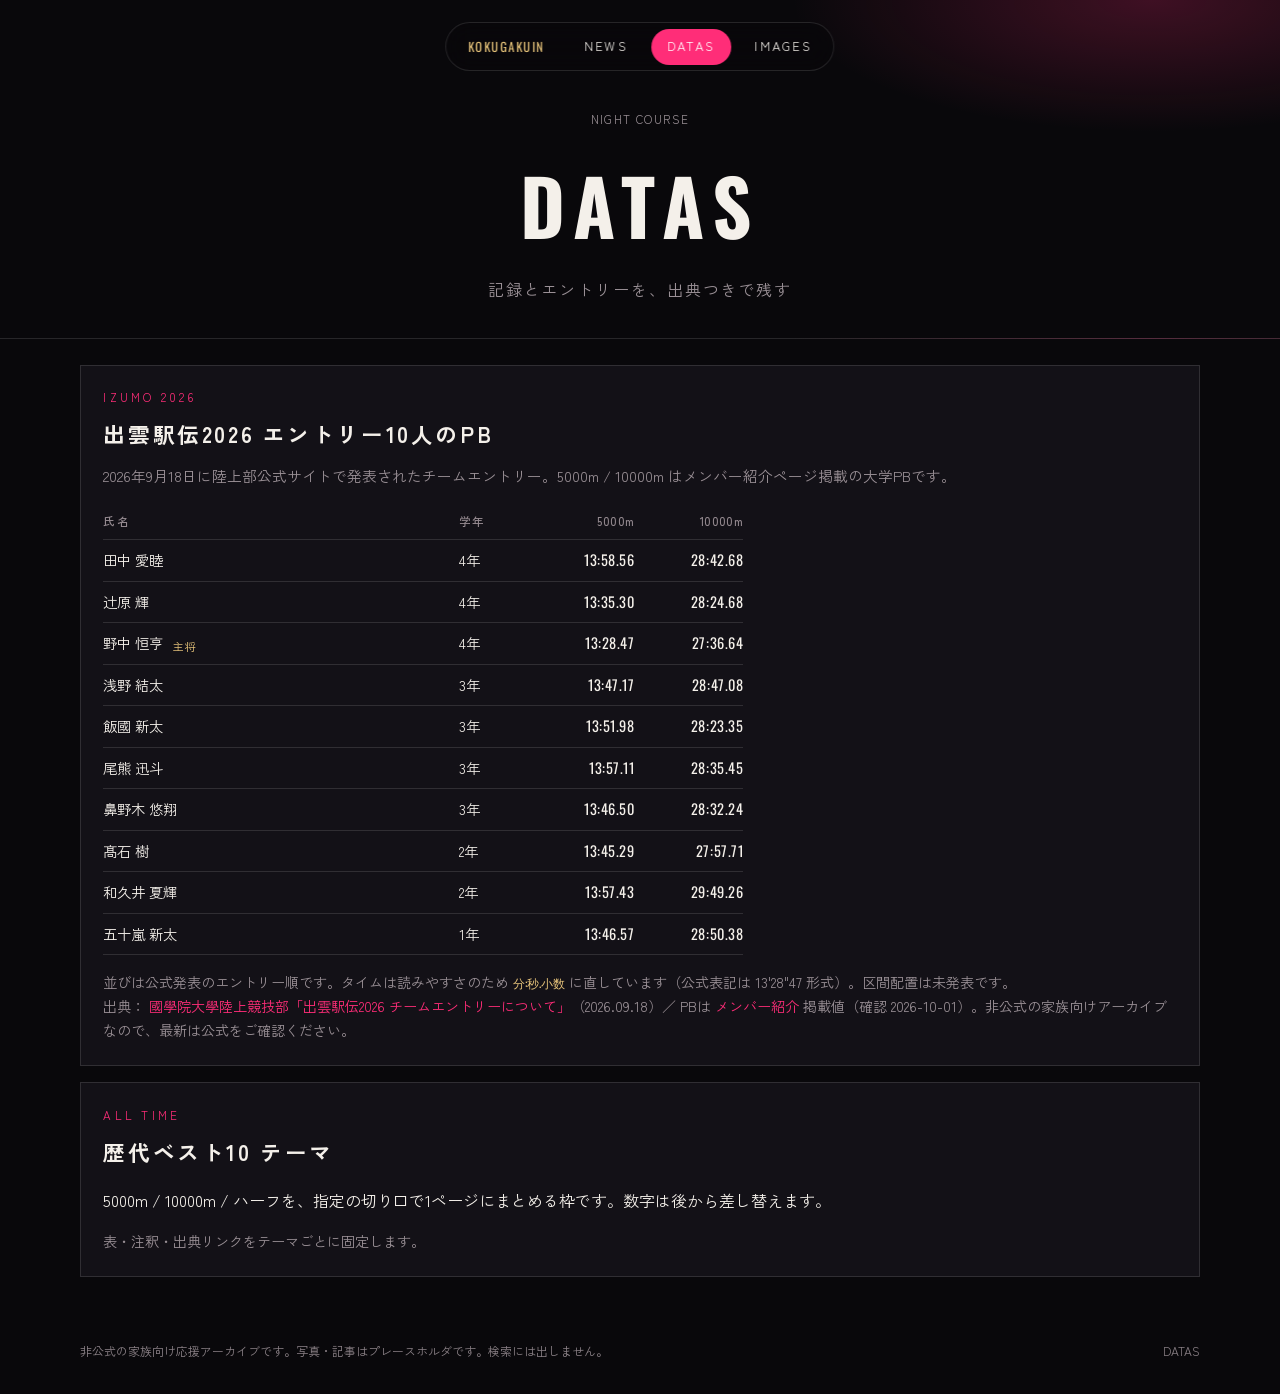
==== datas/index.html @ ea445db3 "Publish official Izumo PBs and team news, and replace the canvas runner with a transparent silhouett" ====
<!DOCTYPE html>
<html lang="ja">
<head>
  <meta charset="UTF-8">
  <meta name="viewport" content="width=device-width, initial-scale=1">
  <title>DATAS｜國學院駅伝部応援情報</title>
  <meta name="robots" content="noindex, nofollow, noarchive, nosnippet">
  <meta name="googlebot" content="noindex, nofollow, noarchive, nosnippet">
  <link rel="preconnect" href="https://fonts.googleapis.com">
  <link rel="preconnect" href="https://fonts.gstatic.com" crossorigin>
  <link href="https://fonts.googleapis.com/css2?family=Oswald:wght@400;500;600&family=Zen+Kaku+Gothic+New:wght@400;500;700;900&display=swap" rel="stylesheet">
  <link rel="stylesheet" href="../css/site.css">
</head>
<body class="page-inner">
  <a class="skip" href="#content">本文へ</a>
  <header class="page-head">
    <nav class="nav" aria-label="メイン">
      <a class="brand" href="../">KOKUGAKUIN</a>
      <a href="../news/">NEWS</a>
      <a class="is-current" href="./">DATAS</a>
      <a href="../images/">IMAGES</a>
    </nav>
    <p class="kicker">NIGHT COURSE</p>
    <h1>DATAS</h1>
    <p>記録とエントリーを、出典つきで残す</p>
  </header>
  <main class="page-body" id="content">
    <section class="panel">
      <p class="kicker">IZUMO 2026</p>
      <h2>出雲駅伝2026 エントリー10人のPB</h2>
      <p class="lede">2026年9月18日に陸上部公式サイトで発表されたチームエントリー。5000m / 10000m はメンバー紹介ページ掲載の大学PBです。</p>
      <table class="pb-table">
        <thead>
          <tr>
            <th>氏名</th>
            <th>学年</th>
            <th>5000m</th>
            <th>10000m</th>
          </tr>
        </thead>
        <tbody>
          <tr>
            <td>田中 愛睦</td>
            <td>4年</td>
            <td>13:58.56</td>
            <td>28:42.68</td>
          </tr>
          <tr>
            <td>辻原 輝</td>
            <td>4年</td>
            <td>13:35.30</td>
            <td>28:24.68</td>
          </tr>
          <tr>
            <td>野中 恒亨 <span class="captain">主将</span></td>
            <td>4年</td>
            <td>13:28.47</td>
            <td>27:36.64</td>
          </tr>
          <tr>
            <td>浅野 結太</td>
            <td>3年</td>
            <td>13:47.17</td>
            <td>28:47.08</td>
          </tr>
          <tr>
            <td>飯國 新太</td>
            <td>3年</td>
            <td>13:51.98</td>
            <td>28:23.35</td>
          </tr>
          <tr>
            <td>尾熊 迅斗</td>
            <td>3年</td>
            <td>13:57.11</td>
            <td>28:35.45</td>
          </tr>
          <tr>
            <td>鼻野木 悠翔</td>
            <td>3年</td>
            <td>13:46.50</td>
            <td>28:32.24</td>
          </tr>
          <tr>
            <td>髙石 樹</td>
            <td>2年</td>
            <td>13:45.29</td>
            <td>27:57.71</td>
          </tr>
          <tr>
            <td>和久井 夏輝</td>
            <td>2年</td>
            <td>13:57.43</td>
            <td>29:49.26</td>
          </tr>
          <tr>
            <td>五十嵐 新太</td>
            <td>1年</td>
            <td>13:46.57</td>
            <td>28:50.38</td>
          </tr>
        </tbody>
      </table>
      <p class="note">
        並びは公式発表のエントリー順です。タイムは読みやすさのため <code>分:秒.小数</code> に直しています（公式表記は 13'28"47 形式）。区間配置は未発表です。<br>
        出典：
        <a href="https://www.kokugakuin.com/news/4220/" target="_blank" rel="noopener noreferrer">國學院大學陸上競技部「出雲駅伝2026 チームエントリーについて」</a>（2026.09.18）／
        PBは
        <a href="https://www.kokugakuin.com/member/" target="_blank" rel="noopener noreferrer">メンバー紹介</a>
        掲載値（確認 2026-10-01）。非公式の家族向けアーカイブなので、最新は公式をご確認ください。
      </p>
    </section>
    <section class="panel panel-gap">
      <p class="kicker">ALL TIME</p>
      <h2>歴代ベスト10 テーマ</h2>
      <p>5000m / 10000m / ハーフを、指定の切り口で1ページにまとめる枠です。数字は後から差し替えます。</p>
      <p class="note">表・注釈・出典リンクをテーマごとに固定します。</p>
    </section>
  </main>
  <footer>
    <p>非公式の家族向け応援アーカイブです。写真・記事はプレースホルダです。検索には出しません。</p>
    <p>DATAS</p>
  </footer>
</body>
</html>
---- css/site.css ----
:root {
  --aka: #ff2d78;
  --aka-dim: rgba(255, 45, 120, .28);
  --gold: #e6c37a;
  --bg: #09080b;
  --panel: #131117;
  --line: rgba(255, 255, 255, .12);
  --text: #f4f0ea;
  --muted: #9a9096;
}

* { box-sizing: border-box; margin: 0; padding: 0; }

html { scroll-behavior: smooth; color-scheme: dark; }

body {
  font-family: "Zen Kaku Gothic New", sans-serif;
  background: var(--bg);
  color: var(--text);
  line-height: 1.7;
  min-height: 100vh;
  overflow-x: hidden;
}

a { color: inherit; text-decoration: none; }
img { max-width: 100%; display: block; }

.skip {
  position: absolute;
  left: -999px;
  top: 0;
}
.skip:focus {
  left: 1rem;
  top: 1rem;
  z-index: 80;
  background: var(--aka);
  color: #fff;
  padding: .4rem .8rem;
}

.nav {
  display: flex;
  align-items: center;
  justify-content: center;
  gap: .45rem;
  flex-wrap: wrap;
  padding: .35rem;
  background: rgba(9, 8, 11, .62);
  border: 1px solid var(--line);
  border-radius: 999px;
  backdrop-filter: blur(14px);
  z-index: 5;
}
.nav a, .nav .brand {
  padding: .45rem 1rem;
  font-size: .78rem;
  letter-spacing: .18em;
  border-radius: 999px;
}
.nav .brand {
  font-family: "Oswald", sans-serif;
  letter-spacing: .12em;
  color: var(--gold);
}
.nav a:hover, .nav a.is-current { background: var(--aka); color: #fff; }

.hero {
  position: relative;
  min-height: 100svh;
  display: grid;
  place-items: center;
  overflow: hidden;
  background:
    radial-gradient(900px 420px at 82% 18%, rgba(255, 45, 120, .32), transparent 58%),
    linear-gradient(180deg, rgba(9, 8, 11, .18) 0%, rgba(9, 8, 11, .78) 62%, #09080b 100%),
    url("https://images.unsplash.com/photo-1542051841857-5f90071e7989?auto=format&fit=crop&w=2000&q=80") center/cover;
}
.hero::after {
  content: "";
  position: absolute;
  inset: 0;
  background: repeating-linear-gradient(transparent, transparent 3px, rgba(0, 0, 0, .07) 4px);
  pointer-events: none;
}
.hero .nav {
  position: absolute;
  top: 1.4rem;
  left: 50%;
  transform: translateX(-50%);
}

.vlabel {
  position: absolute;
  top: 50%;
  left: 1.2rem;
  transform: translateY(-50%);
  writing-mode: vertical-rl;
  letter-spacing: .42em;
  font-size: .72rem;
  color: rgba(255, 255, 255, .42);
  z-index: 2;
}

.hero__inner {
  position: relative;
  z-index: 1;
  text-align: center;
  padding: 6.5rem 1.2rem 4.5rem;
}

.tag {
  display: inline-block;
  border: 1px solid var(--aka);
  color: #fff;
  background: rgba(9, 8, 11, .55);
  backdrop-filter: blur(8px);
  padding: .25rem .85rem;
  font-size: .72rem;
  letter-spacing: .28em;
  margin-bottom: 1.2rem;
}

h1.display {
  font-family: "Oswald", sans-serif;
  font-size: clamp(3.1rem, 12vw, 8.6rem);
  line-height: .86;
  letter-spacing: .06em;
  font-weight: 600;
  text-shadow: 0 0 40px rgba(255, 45, 120, .25);
}
h1.display span {
  display: block;
  color: var(--aka);
  text-shadow: 0 0 28px rgba(255, 45, 120, .55);
}

.catch {
  margin-top: 1.15rem;
  font-size: clamp(1.05rem, 2.4vw, 1.55rem);
  letter-spacing: .28em;
}
.catch i {
  display: block;
  margin-top: .35rem;
  font-family: Georgia, "Times New Roman", serif;
  font-size: .55em;
  letter-spacing: .16em;
  color: var(--gold);
  font-weight: 400;
}

.hero__meta {
  margin-top: 2.2rem;
  display: flex;
  justify-content: center;
  align-items: stretch;
  gap: 1.4rem;
  flex-wrap: wrap;
}

.meta-block {
  text-align: center;
  display: flex;
  flex-direction: column;
  align-items: center;
  justify-content: center;
  padding: 1rem 1.15rem;
  border: 1px solid var(--line);
  background: rgba(9, 8, 11, .55);
  backdrop-filter: blur(10px);
  min-width: 16rem;
}
.meta-block .label {
  display: block;
  font-size: .72rem;
  letter-spacing: .28em;
  color: var(--muted);
  margin-bottom: .45rem;
}
.meta-block strong {
  display: block;
  font-family: "Oswald", sans-serif;
  font-size: 1.7rem;
  letter-spacing: .08em;
  color: var(--gold);
  line-height: 1;
}
.meta-block .hint {
  display: inline-block;
  margin-top: .55rem;
  font-size: .72rem;
  letter-spacing: .12em;
  color: var(--aka);
}
a.meta-block:hover {
  border-color: var(--aka);
}
a.meta-block:hover strong { color: #fff; }

.countdown {
  display: flex;
  align-items: flex-end;
  justify-content: center;
  gap: .35rem;
  font-family: "Oswald", sans-serif;
  color: var(--aka);
  line-height: 1;
}
.countdown .unit {
  text-align: center;
  min-width: 2.4rem;
}
.countdown .num {
  font-size: 1.85rem;
  letter-spacing: .04em;
  font-variant-numeric: tabular-nums;
}
.countdown .u {
  display: block;
  margin-top: .2rem;
  font-family: "Zen Kaku Gothic New", sans-serif;
  font-size: .62rem;
  letter-spacing: .16em;
  color: var(--gold);
}
.countdown .colon {
  font-size: 1.5rem;
  color: var(--gold);
  padding-bottom: 1rem;
  animation: blink 1s steps(1) infinite;
}
.countdown.is-live .num { color: var(--gold); }

@keyframes blink {
  50% { opacity: .25; }
}

.runner-still {
  display: block;
  width: 60px;
  height: auto;
  margin: .35rem auto 0;
  object-fit: contain;
}

@media (prefers-reduced-motion: reduce) {
  .countdown .colon { animation: none; }
}

.wrap {
  width: min(1120px, calc(100% - 2rem));
  margin: -4rem auto 4rem;
  position: relative;
  z-index: 2;
}

.board {
  display: grid;
  grid-template-columns: 1.3fr .7fr;
  gap: 1rem;
}

.panel {
  background: var(--panel);
  border: 1px solid var(--line);
  padding: 1.4rem;
}
.panel-gap { margin-top: 1rem; }

.kicker {
  color: var(--aka);
  letter-spacing: .28em;
  font-size: .72rem;
  margin-bottom: .55rem;
}

h2 {
  font-size: 1.35rem;
  letter-spacing: .12em;
  margin-bottom: 1rem;
}

.more {
  display: inline-block;
  margin-top: 1rem;
  font-size: .78rem;
  letter-spacing: .16em;
  color: var(--aka);
}
.more:hover { color: #fff; }

.news-item {
  display: grid;
  grid-template-columns: 6.5rem 1fr;
  gap: 1rem;
  padding: .9rem 0;
  border-bottom: 1px solid var(--line);
}
.news-item time {
  color: var(--gold);
  font-family: "Oswald", sans-serif;
  letter-spacing: .08em;
}
.news-item p { color: var(--muted); font-size: .92rem; }
.news-item a:hover strong { color: var(--aka); }

.news-post {
  padding: 1.5rem 0 1.7rem;
  border-bottom: 1px solid var(--line);
  scroll-margin-top: 5.5rem;
}
.news-post:last-of-type { border-bottom: 0; padding-bottom: 0; }
.news-post > time {
  display: block;
  color: var(--gold);
  font-family: "Oswald", sans-serif;
  letter-spacing: .08em;
  margin-bottom: .35rem;
}
.news-post h2 {
  font-size: 1.12rem;
  letter-spacing: .06em;
  margin-bottom: .85rem;
  line-height: 1.45;
}
.news-post p {
  margin: .65rem 0;
}
.news-roster {
  width: min(100%, 26rem);
  margin: .8rem 0;
}
.news-roster th:last-child,
.news-roster td:last-child {
  width: 4.2rem;
  white-space: nowrap;
}
.news-roster .mark {
  width: 2.4rem;
  color: var(--gold);
  text-align: center;
}
.source-line {
  margin-top: 1rem;
  font-size: .82rem;
  color: var(--muted);
}
.source-line a { color: var(--aka); }
.source-line a:hover { color: #fff; }

.led {
  font-family: "Oswald", sans-serif;
  font-size: 3.2rem;
  line-height: 1;
  color: var(--aka);
}
.led small {
  display: block;
  font-size: .72rem;
  color: #aaa;
  letter-spacing: .16em;
  margin-top: .4rem;
}

.grid3 {
  display: grid;
  grid-template-columns: 1fr 1fr 1fr;
  gap: 1rem;
  margin-top: 1rem;
}
.tile {
  min-height: 220px;
  border: 1px solid var(--line);
  background: #111 center/cover no-repeat;
  position: relative;
}
.tile span {
  position: absolute;
  left: .8rem;
  bottom: .8rem;
  letter-spacing: .14em;
  font-size: .78rem;
}

table {
  width: 100%;
  border-collapse: collapse;
  font-size: .9rem;
}
th, td {
  padding: .5rem 0;
  border-bottom: 1px solid var(--line);
  text-align: left;
}
th {
  color: #958a90;
  font-weight: 500;
  font-size: .72rem;
  letter-spacing: .12em;
}

.lede {
  color: var(--muted);
  font-size: .92rem;
  margin: -.4rem 0 1rem;
}
.pb-table {
  width: min(100%, 40rem);
}
.pb-table th:nth-child(2),
.pb-table td:nth-child(2) {
  width: 4.2rem;
  white-space: nowrap;
}
.pb-table th:nth-child(n + 3),
.pb-table td:nth-child(n + 3) {
  width: 6.8rem;
  text-align: right;
  font-family: "Oswald", sans-serif;
  font-variant-numeric: tabular-nums;
  letter-spacing: .04em;
  white-space: nowrap;
  padding-left: 1rem;
}
.pb-table th:nth-child(n + 3) {
  font-family: "Zen Kaku Gothic New", sans-serif;
}
.pb-table--compact {
  font-size: .82rem;
}
.pb-table--compact td:nth-child(2),
.pb-table--compact td:nth-child(3) {
  text-align: right;
  font-family: "Oswald", sans-serif;
  font-variant-numeric: tabular-nums;
}
.captain {
  display: inline-block;
  margin-left: .35rem;
  color: var(--gold);
  font-size: .68rem;
  letter-spacing: .12em;
  vertical-align: middle;
}
.note a {
  color: var(--aka);
}
.note a:hover { color: #fff; }
.note code {
  font-family: "Oswald", sans-serif;
  font-size: .86em;
  color: var(--gold);
}

.page-head {
  position: relative;
  padding: 6.5rem 1.2rem 2.2rem;
  background:
    radial-gradient(600px 220px at 90% 0%, rgba(255, 45, 120, .22), transparent 60%),
    var(--bg);
  border-bottom: 1px solid var(--line);
  text-align: center;
}
.page-head .nav {
  position: absolute;
  top: 1.4rem;
  left: 50%;
  transform: translateX(-50%);
}
.page-inner { position: relative; }
.page-head h1 {
  font-family: "Oswald", sans-serif;
  font-size: clamp(2.4rem, 8vw, 4.8rem);
  letter-spacing: .12em;
  margin-top: .4rem;
}
.page-head p {
  color: var(--muted);
  margin-top: .4rem;
  letter-spacing: .12em;
}
.page-body {
  width: min(1120px, calc(100% - 2rem));
  margin: 1.6rem auto 4rem;
}

footer {
  width: min(1120px, calc(100% - 2rem));
  margin: 0 auto 2rem;
  color: #8a8086;
  font-size: .75rem;
  display: flex;
  justify-content: space-between;
  gap: 1rem;
  flex-wrap: wrap;
}

.note {
  color: var(--muted);
  font-size: .88rem;
  margin-top: 1rem;
}

.gallery {
  display: grid;
  grid-template-columns: repeat(3, 1fr);
  gap: 1rem;
}
.gallery figure {
  margin: 0;
  min-height: 240px;
  border: 1px solid var(--line);
  background: #111 center/cover;
  position: relative;
}
.gallery figcaption {
  position: absolute;
  left: .8rem;
  bottom: .8rem;
  letter-spacing: .12em;
}

@media (max-width: 860px) {
  .hero .nav,
  .page-head .nav {
    left: 1rem;
    right: 1rem;
    transform: none;
    width: auto;
  }
  .nav a, .nav .brand { padding: .4rem .7rem; letter-spacing: .1em; }
  .vlabel { display: none; }
  .board, .grid3, .news-item, .gallery { grid-template-columns: 1fr; }
  .hero__meta { flex-direction: column; align-items: stretch; }
  .meta-block { min-width: 0; }
  h1.display {
    font-size: clamp(2.5rem, 16vw, 4.4rem);
    letter-spacing: .04em;
    padding-inline: .2rem;
  }
  .catch { letter-spacing: .14em; }
  .tag { letter-spacing: .16em; }
  .countdown .num { font-size: 1.5rem; }
  .countdown .unit { min-width: 2rem; }
}
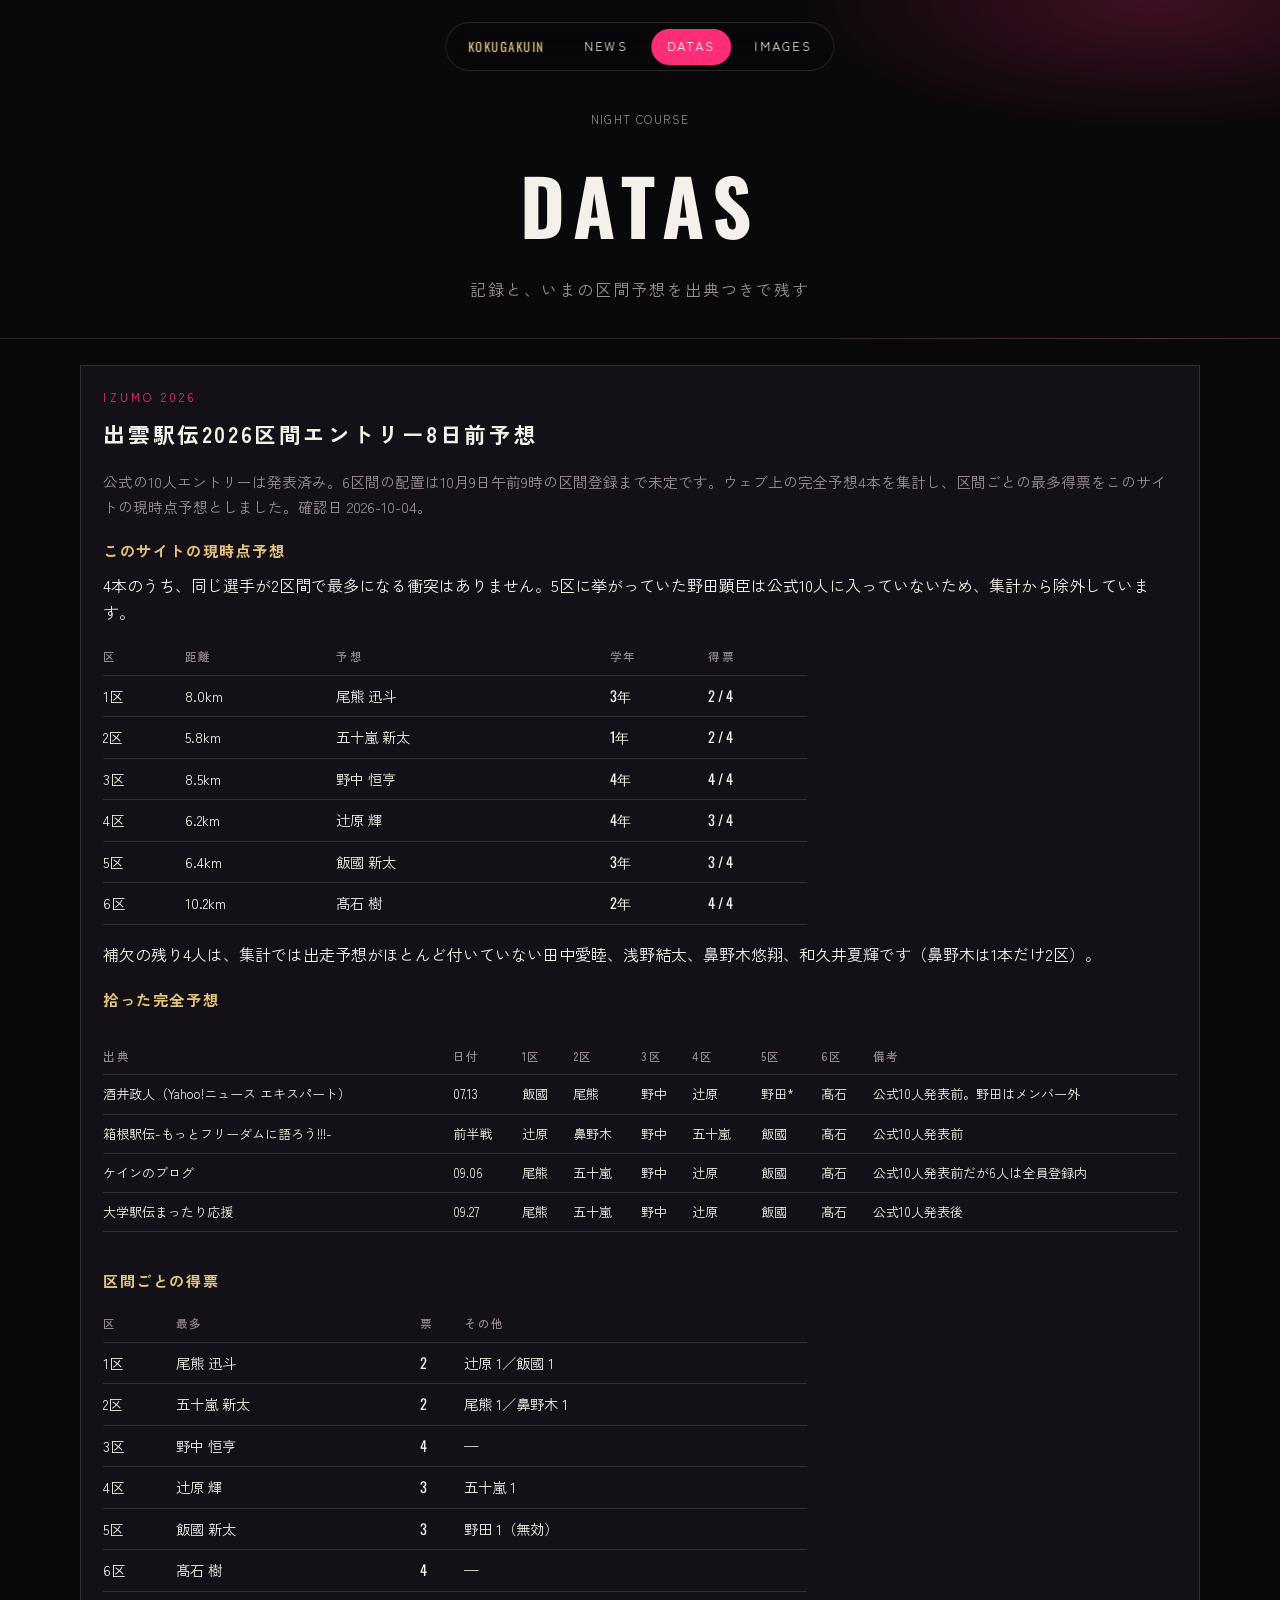
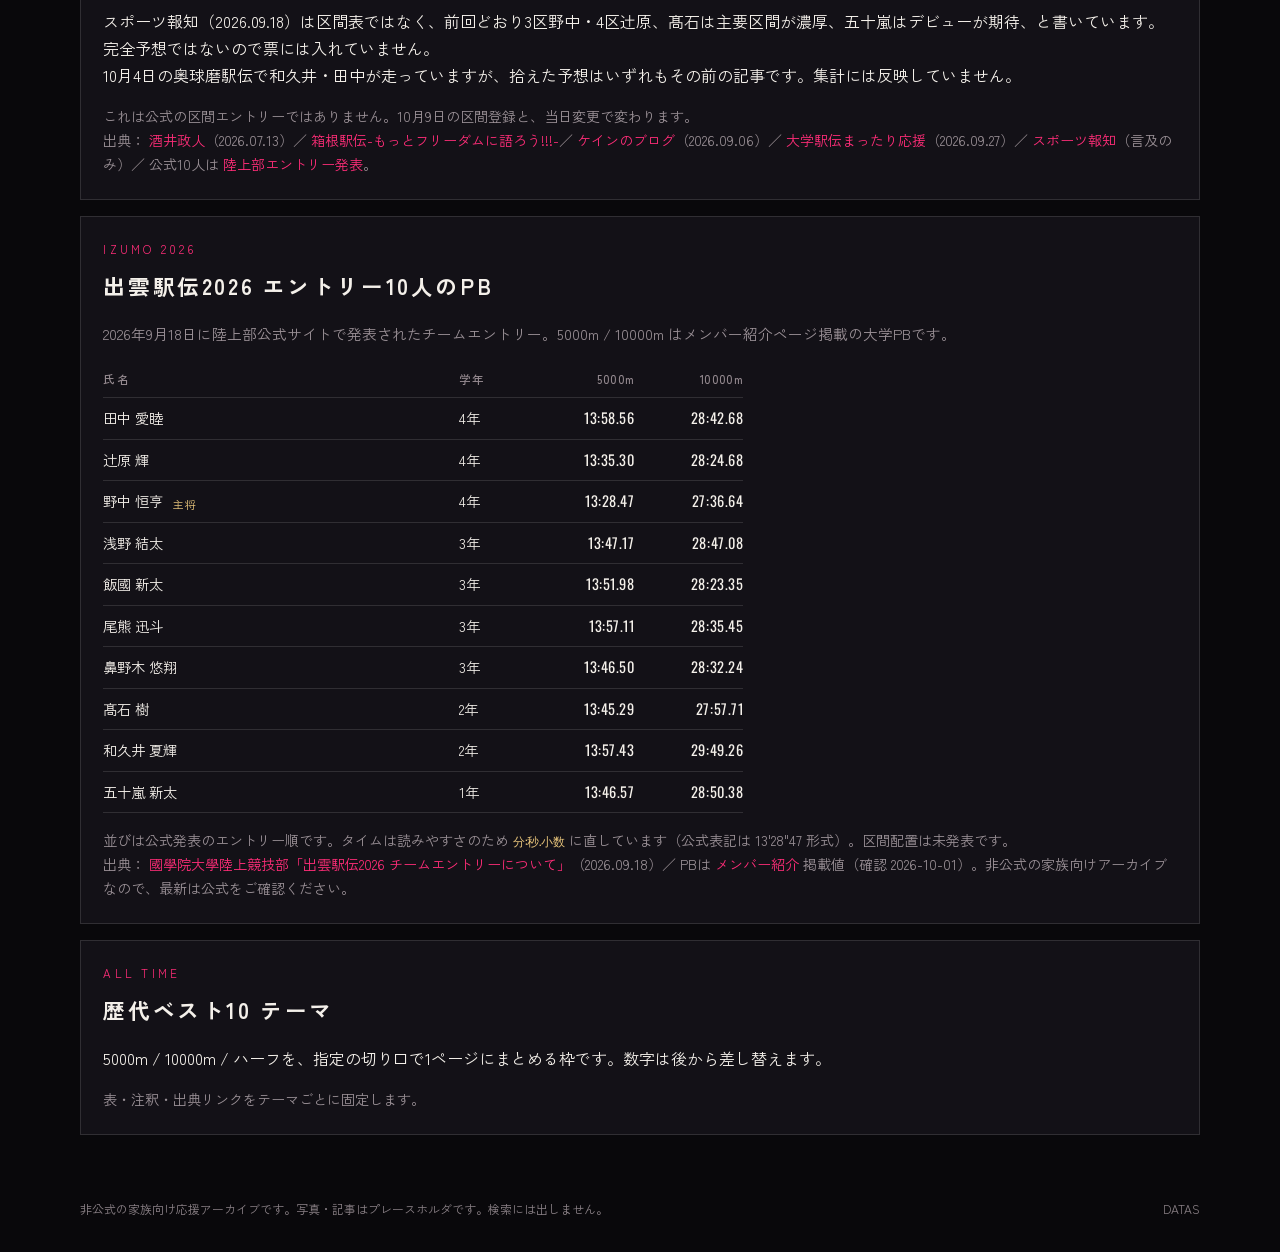
==== commit 76642689: "Add the 8-days-out Izumo section-entry tally so the family archive can track how web predictions shi" ====
--- a/datas/index.html
+++ b/datas/index.html
@@ -22,10 +22,138 @@
     </nav>
     <p class="kicker">NIGHT COURSE</p>
     <h1>DATAS</h1>
-    <p>記録とエントリーを、出典つきで残す</p>
+    <p>記録と、いまの区間予想を出典つきで残す</p>
   </header>
   <main class="page-body" id="content">
-    <section class="panel">
+    <section class="panel" id="izumo-order-2026">
+      <p class="kicker">IZUMO 2026</p>
+      <h2>出雲駅伝2026区間エントリー8日前予想</h2>
+      <p class="lede">公式の10人エントリーは発表済み。6区間の配置は10月9日午前9時の区間登録まで未定です。ウェブ上の完全予想4本を集計し、区間ごとの最多得票をこのサイトの現時点予想としました。確認日 2026-10-04。</p>
+
+      <h3>このサイトの現時点予想</h3>
+      <p>4本のうち、同じ選手が2区間で最多になる衝突はありません。5区に挙がっていた野田顕臣は公式10人に入っていないため、集計から除外しています。</p>
+      <table class="pred-now">
+        <thead>
+          <tr>
+            <th>区</th>
+            <th>距離</th>
+            <th>予想</th>
+            <th>学年</th>
+            <th>得票</th>
+          </tr>
+        </thead>
+        <tbody>
+          <tr><td>1区</td><td>8.0km</td><td>尾熊 迅斗</td><td>3年</td><td>2 / 4</td></tr>
+          <tr><td>2区</td><td>5.8km</td><td>五十嵐 新太</td><td>1年</td><td>2 / 4</td></tr>
+          <tr><td>3区</td><td>8.5km</td><td>野中 恒亨</td><td>4年</td><td>4 / 4</td></tr>
+          <tr><td>4区</td><td>6.2km</td><td>辻原 輝</td><td>4年</td><td>3 / 4</td></tr>
+          <tr><td>5区</td><td>6.4km</td><td>飯國 新太</td><td>3年</td><td>3 / 4</td></tr>
+          <tr><td>6区</td><td>10.2km</td><td>髙石 樹</td><td>2年</td><td>4 / 4</td></tr>
+        </tbody>
+      </table>
+      <p>補欠の残り4人は、集計では出走予想がほとんど付いていない田中愛睦、浅野結太、鼻野木悠翔、和久井夏輝です（鼻野木は1本だけ2区）。</p>
+
+      <h3>拾った完全予想</h3>
+      <div class="table-scroll">
+        <table class="pred-matrix">
+          <thead>
+            <tr>
+              <th>出典</th>
+              <th>日付</th>
+              <th>1区</th>
+              <th>2区</th>
+              <th>3区</th>
+              <th>4区</th>
+              <th>5区</th>
+              <th>6区</th>
+              <th>備考</th>
+            </tr>
+          </thead>
+          <tbody>
+            <tr>
+              <td>酒井政人（Yahoo!ニュース エキスパート）</td>
+              <td>07.13</td>
+              <td>飯國</td>
+              <td>尾熊</td>
+              <td>野中</td>
+              <td>辻原</td>
+              <td>野田*</td>
+              <td>髙石</td>
+              <td>公式10人発表前。野田はメンバー外</td>
+            </tr>
+            <tr>
+              <td>箱根駅伝-もっとフリーダムに語ろう!!!-</td>
+              <td>前半戦</td>
+              <td>辻原</td>
+              <td>鼻野木</td>
+              <td>野中</td>
+              <td>五十嵐</td>
+              <td>飯國</td>
+              <td>髙石</td>
+              <td>公式10人発表前</td>
+            </tr>
+            <tr>
+              <td>ケインのブログ</td>
+              <td>09.06</td>
+              <td>尾熊</td>
+              <td>五十嵐</td>
+              <td>野中</td>
+              <td>辻原</td>
+              <td>飯國</td>
+              <td>髙石</td>
+              <td>公式10人発表前だが6人は全員登録内</td>
+            </tr>
+            <tr>
+              <td>大学駅伝まったり応援</td>
+              <td>09.27</td>
+              <td>尾熊</td>
+              <td>五十嵐</td>
+              <td>野中</td>
+              <td>辻原</td>
+              <td>飯國</td>
+              <td>髙石</td>
+              <td>公式10人発表後</td>
+            </tr>
+          </tbody>
+        </table>
+      </div>
+
+      <h3>区間ごとの得票</h3>
+      <table class="pred-votes">
+        <thead>
+          <tr>
+            <th>区</th>
+            <th>最多</th>
+            <th>票</th>
+            <th>その他</th>
+          </tr>
+        </thead>
+        <tbody>
+          <tr><td>1区</td><td>尾熊 迅斗</td><td>2</td><td>辻原 1／飯國 1</td></tr>
+          <tr><td>2区</td><td>五十嵐 新太</td><td>2</td><td>尾熊 1／鼻野木 1</td></tr>
+          <tr><td>3区</td><td>野中 恒亨</td><td>4</td><td>—</td></tr>
+          <tr><td>4区</td><td>辻原 輝</td><td>3</td><td>五十嵐 1</td></tr>
+          <tr><td>5区</td><td>飯國 新太</td><td>3</td><td>野田 1（無効）</td></tr>
+          <tr><td>6区</td><td>髙石 樹</td><td>4</td><td>—</td></tr>
+        </tbody>
+      </table>
+
+      <p>スポーツ報知（2026.09.18）は区間表ではなく、前回どおり3区野中・4区辻原、髙石は主要区間が濃厚、五十嵐はデビューが期待、と書いています。完全予想ではないので票には入れていません。</p>
+      <p>10月4日の奥球磨駅伝で和久井・田中が走っていますが、拾えた予想はいずれもその前の記事です。集計には反映していません。</p>
+      <p class="note">
+        これは公式の区間エントリーではありません。10月9日の区間登録と、当日変更で変わります。<br>
+        出典：
+        <a href="https://news.yahoo.co.jp/expert/articles/99f2bae9e3ade52a453d01207d6f2520b408a9e5" target="_blank" rel="noopener noreferrer">酒井政人</a>（2026.07.13）／
+        <a href="https://hakonankit-fd.com/article/post-26913.html" target="_blank" rel="noopener noreferrer">箱根駅伝-もっとフリーダムに語ろう!!!-</a>／
+        <a href="https://space-kein.hatenablog.com/entry/2026/09/06/114535" target="_blank" rel="noopener noreferrer">ケインのブログ</a>（2026.09.06）／
+        <a href="https://blog.sat-ekiden.info/2026/09/27/24019/" target="_blank" rel="noopener noreferrer">大学駅伝まったり応援</a>（2026.09.27）／
+        <a href="https://hochi.news/articles/20260918-OHT1T51139.html" target="_blank" rel="noopener noreferrer">スポーツ報知</a>（言及のみ）／
+        公式10人は
+        <a href="https://www.kokugakuin.com/news/4220/" target="_blank" rel="noopener noreferrer">陸上部エントリー発表</a>。
+      </p>
+    </section>
+
+    <section class="panel panel-gap">
       <p class="kicker">IZUMO 2026</p>
       <h2>出雲駅伝2026 エントリー10人のPB</h2>
       <p class="lede">2026年9月18日に陸上部公式サイトで発表されたチームエントリー。5000m / 10000m はメンバー紹介ページ掲載の大学PBです。</p>
--- a/css/site.css
+++ b/css/site.css
@@ -324,6 +324,42 @@
   margin-bottom: .85rem;
   line-height: 1.45;
 }
+.news-post h3,
+.panel h3 {
+  font-size: .95rem;
+  letter-spacing: .1em;
+  color: var(--gold);
+  margin: 1.2rem 0 .5rem;
+}
+.table-scroll {
+  overflow-x: auto;
+  margin: .8rem 0;
+}
+.pred-now,
+.pred-votes,
+.pred-matrix {
+  width: min(100%, 44rem);
+  margin: .8rem 0 1rem;
+}
+.pred-now--compact {
+  width: 100%;
+  font-size: .82rem;
+}
+.pred-now td:nth-child(n + 4),
+.pred-votes td:nth-child(3) {
+  font-family: "Oswald", sans-serif;
+  font-variant-numeric: tabular-nums;
+}
+.pred-matrix {
+  width: max-content;
+  min-width: 100%;
+  font-size: .82rem;
+}
+.pred-matrix th,
+.pred-matrix td {
+  padding-right: .75rem;
+  white-space: nowrap;
+}
 .news-post p {
   margin: .65rem 0;
 }
@@ -403,7 +439,7 @@
 .lede {
   color: var(--muted);
   font-size: .92rem;
-  margin: -.4rem 0 1rem;
+  margin: 0 0 1rem;
 }
 .pb-table {
   width: min(100%, 40rem);
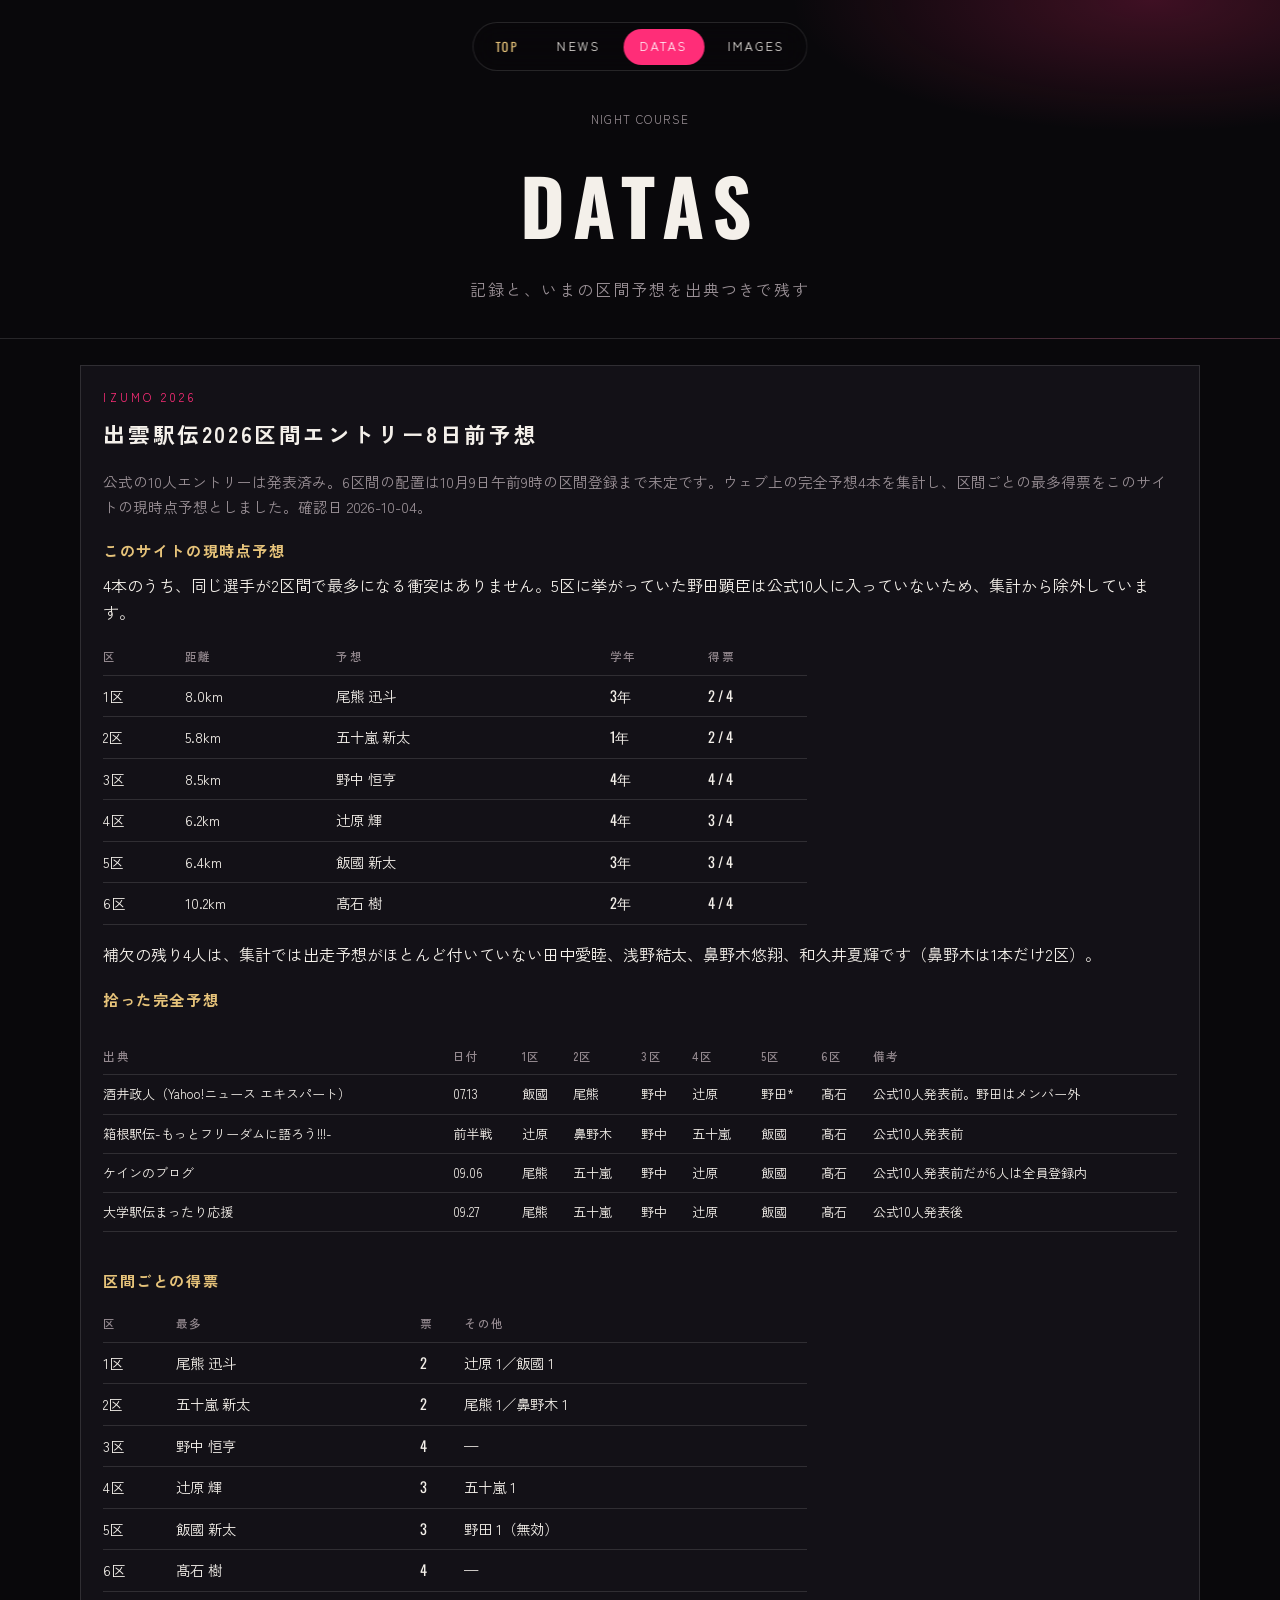
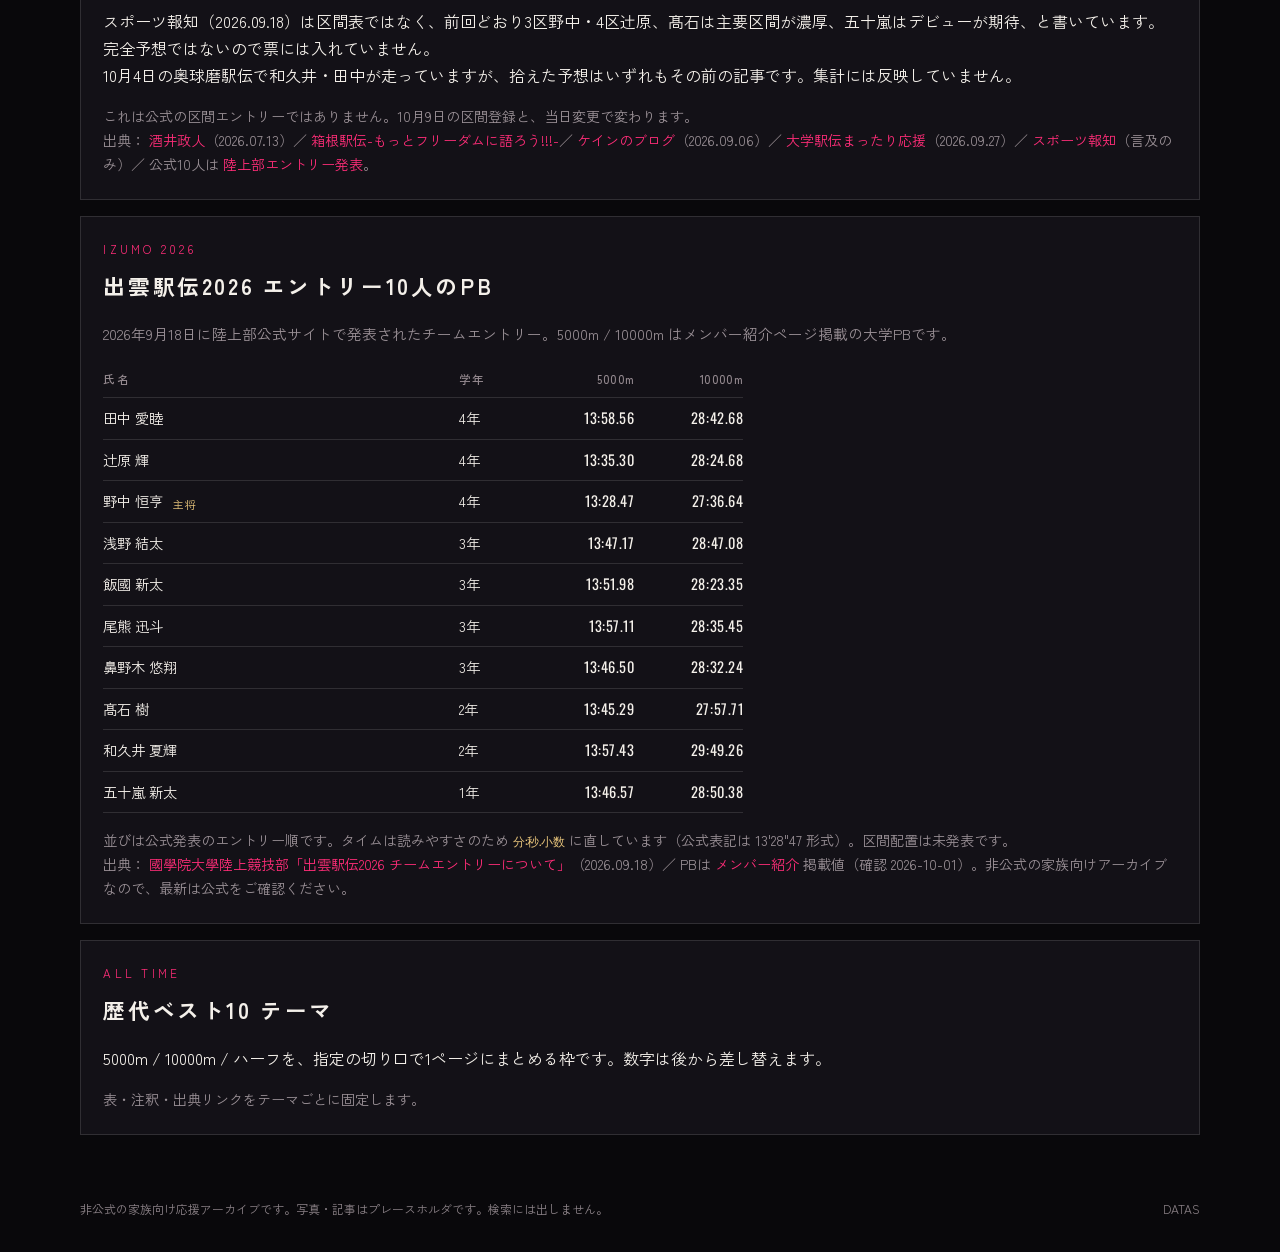
==== commit 4c1b25e4: "Replace placeholder shots with sourced team photos and label the home link TOP so family can open th" ====
--- a/datas/index.html
+++ b/datas/index.html
@@ -15,7 +15,7 @@
   <a class="skip" href="#content">本文へ</a>
   <header class="page-head">
     <nav class="nav" aria-label="メイン">
-      <a class="brand" href="../">KOKUGAKUIN</a>
+      <a class="brand" href="../">TOP</a>
       <a href="../news/">NEWS</a>
       <a class="is-current" href="./">DATAS</a>
       <a href="../images/">IMAGES</a>
--- a/css/site.css
+++ b/css/site.css
@@ -418,6 +418,15 @@
   letter-spacing: .14em;
   font-size: .78rem;
 }
+.tile--saiko-entry {
+  background-image: linear-gradient(transparent, #09080b), url("../img/gallery/2026-09-18-saiko-entry.jpg");
+}
+.tile--saiko-meeting {
+  background-image: linear-gradient(transparent, #09080b), url("../img/gallery/2026-08-06-saiko-meeting.jpg");
+}
+.tile--izumo-win {
+  background-image: linear-gradient(transparent, #09080b), url("../img/gallery/2025-10-13-izumo-win.jpg");
+}
 
 table {
   width: 100%;
@@ -556,6 +565,55 @@
   bottom: .8rem;
   letter-spacing: .12em;
 }
+.shot {
+  margin: 0 0 1rem;
+  border: 1px solid var(--line);
+  background: #111;
+}
+.shot img {
+  width: 100%;
+  height: auto;
+  aspect-ratio: 16 / 10;
+  object-fit: cover;
+  object-position: center 20%;
+}
+.shot--hero img {
+  aspect-ratio: 16 / 9;
+  object-position: center 30%;
+}
+.shot figcaption {
+  padding: .85rem 1rem 1.05rem;
+}
+.shot time {
+  display: block;
+  font-family: "Oswald", sans-serif;
+  letter-spacing: .14em;
+  color: var(--gold);
+  font-size: .78rem;
+}
+.shot strong {
+  display: block;
+  margin: .2rem 0 .35rem;
+  letter-spacing: .04em;
+}
+.shot figcaption p {
+  color: var(--muted);
+  font-size: .88rem;
+  margin: 0 0 .45rem;
+}
+.shot figcaption a {
+  color: var(--aka);
+  font-size: .8rem;
+  letter-spacing: .06em;
+}
+.shot figcaption a:hover { color: #fff; }
+.shot-grid {
+  display: grid;
+  grid-template-columns: 1fr 1fr;
+  gap: 1rem;
+  margin-top: 1rem;
+}
+.shot-grid .shot { margin: 0; }
 
 @media (max-width: 860px) {
   .hero .nav,
@@ -567,7 +625,7 @@
   }
   .nav a, .nav .brand { padding: .4rem .7rem; letter-spacing: .1em; }
   .vlabel { display: none; }
-  .board, .grid3, .news-item, .gallery { grid-template-columns: 1fr; }
+  .board, .grid3, .news-item, .gallery, .shot-grid { grid-template-columns: 1fr; }
   .hero__meta { flex-direction: column; align-items: stretch; }
   .meta-block { min-width: 0; }
   h1.display {
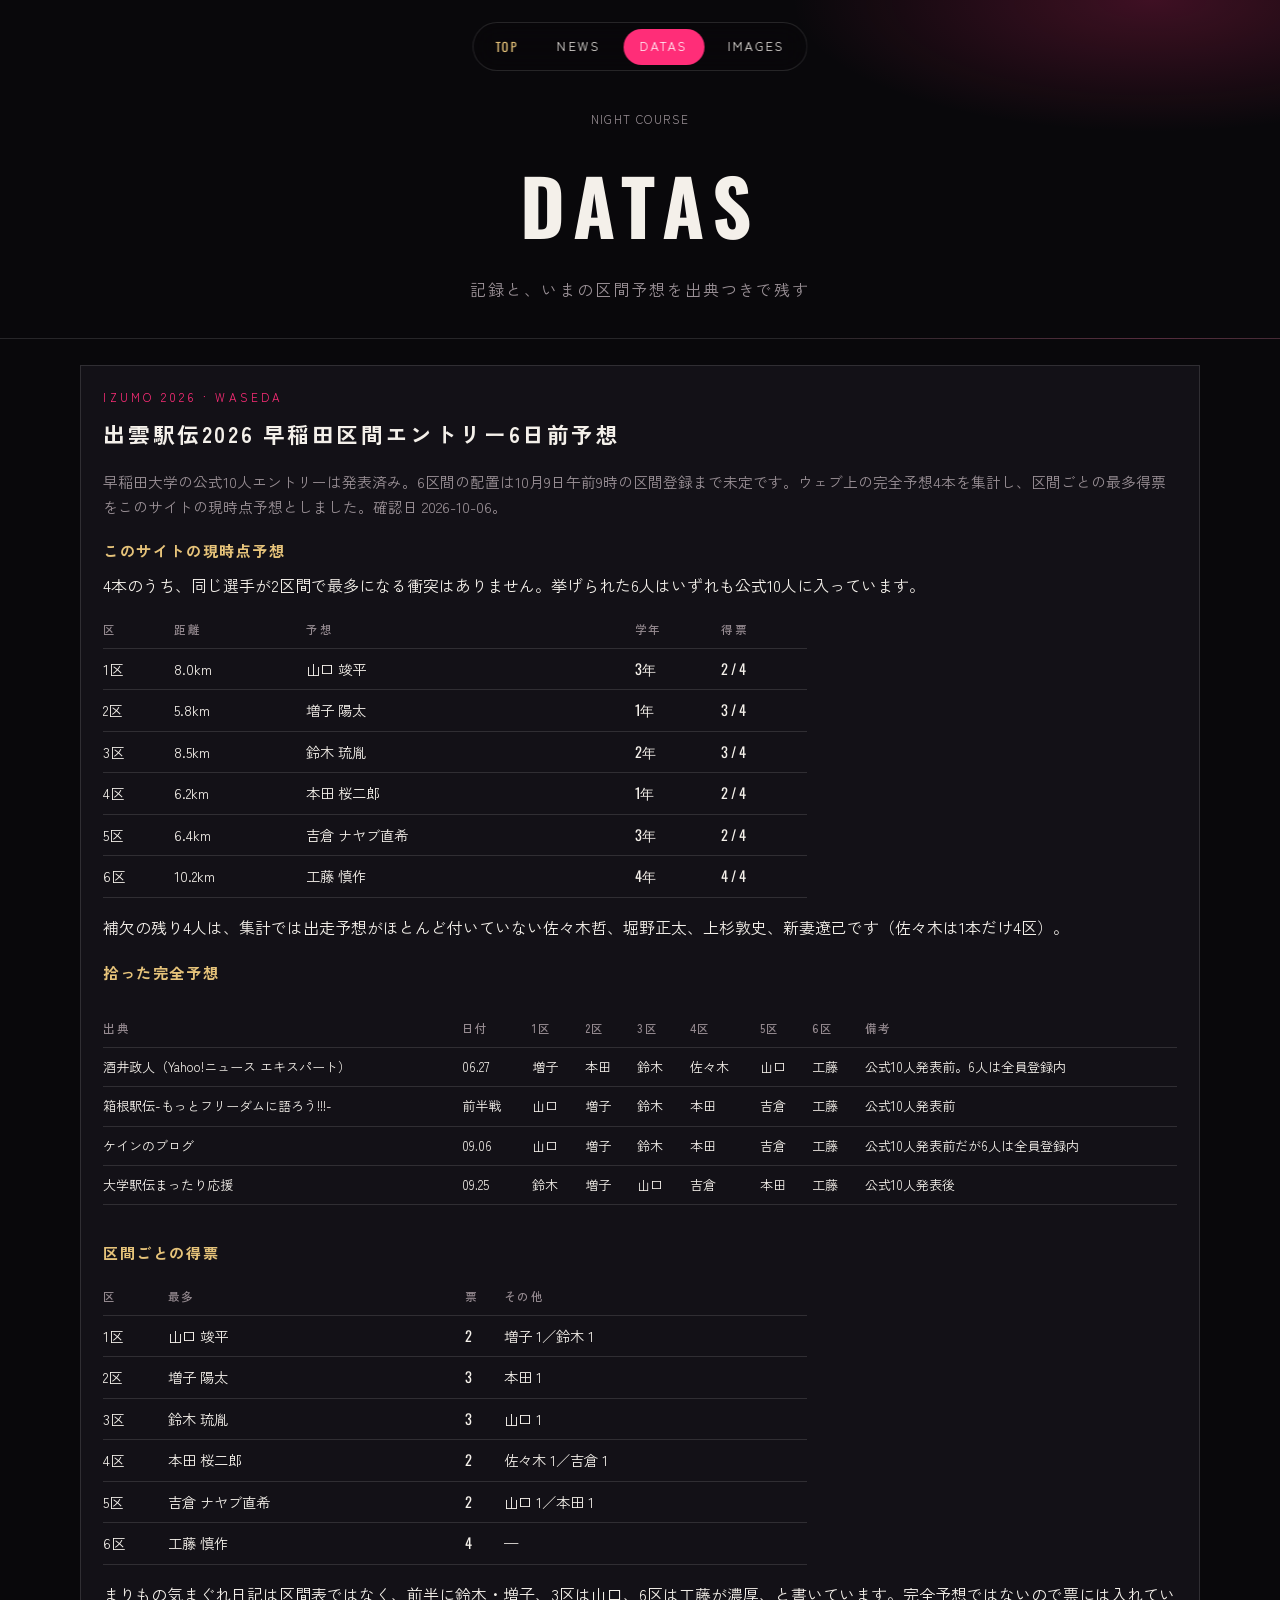
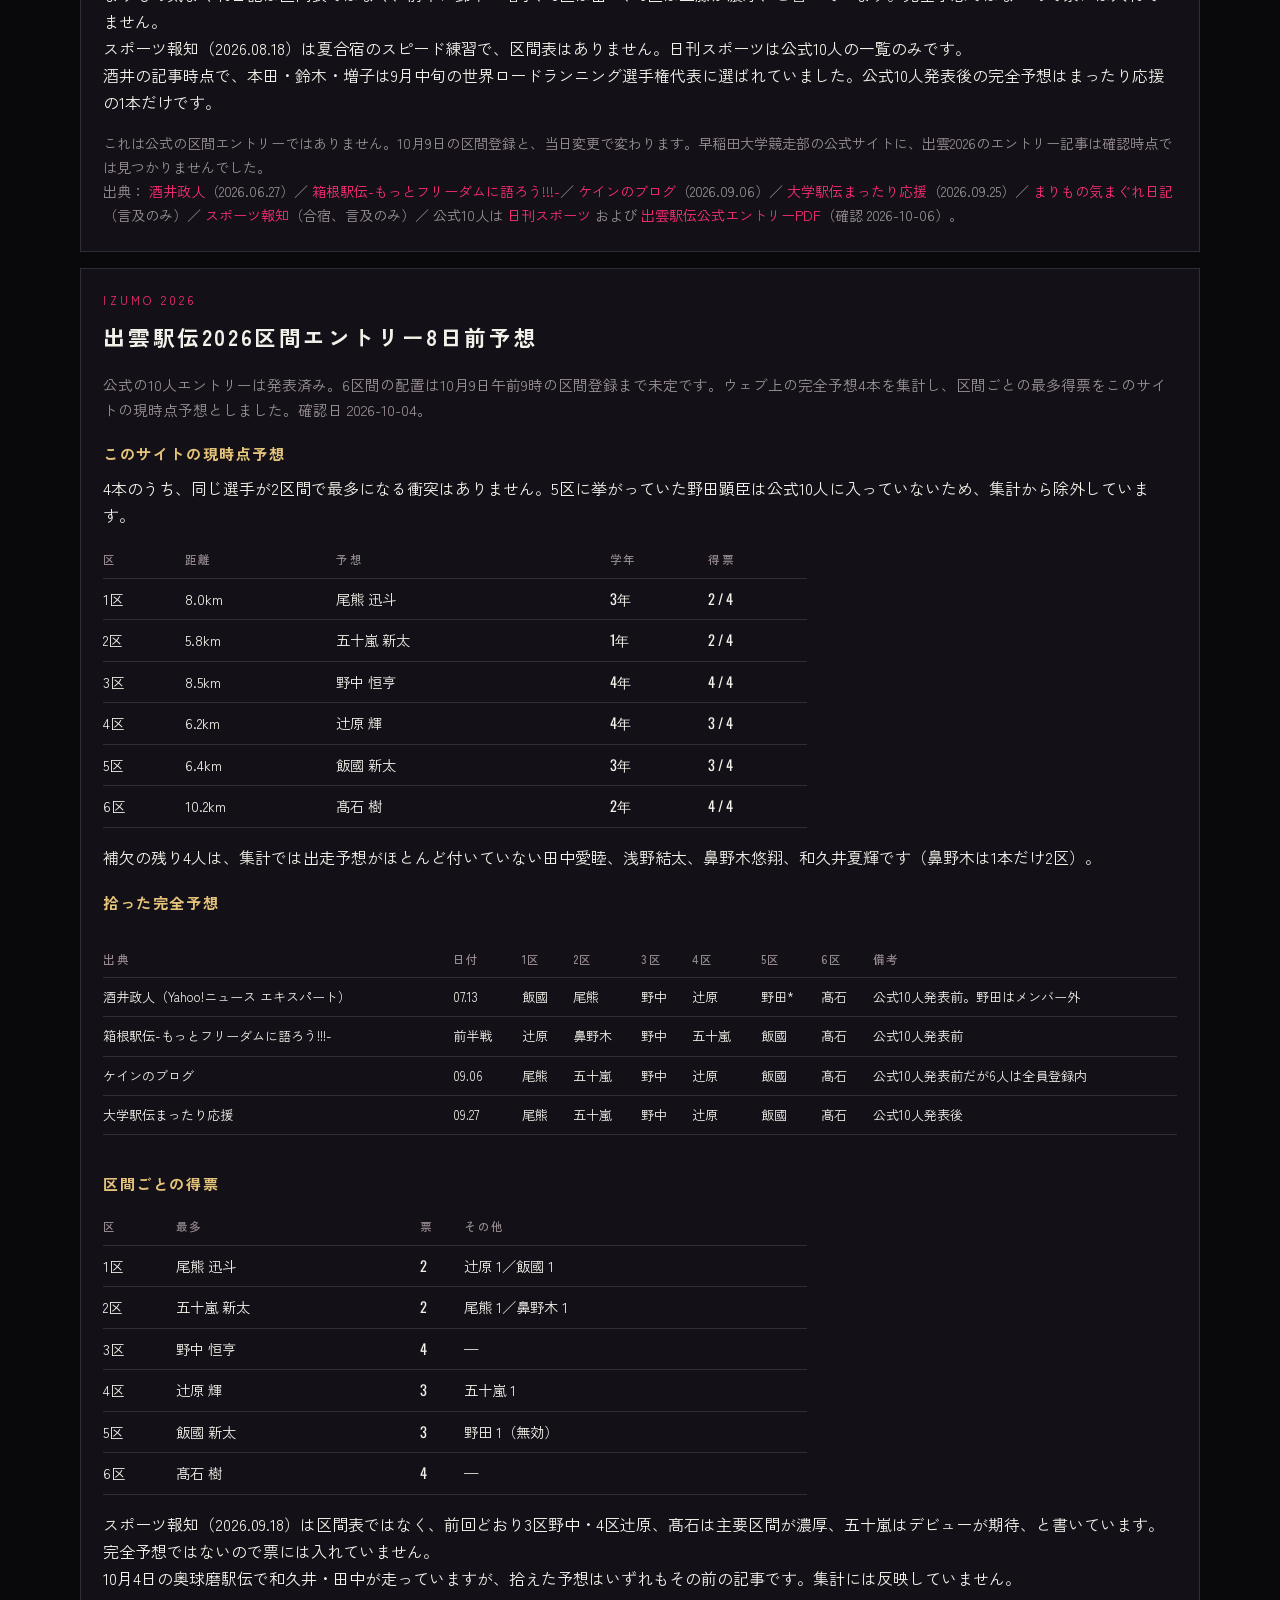
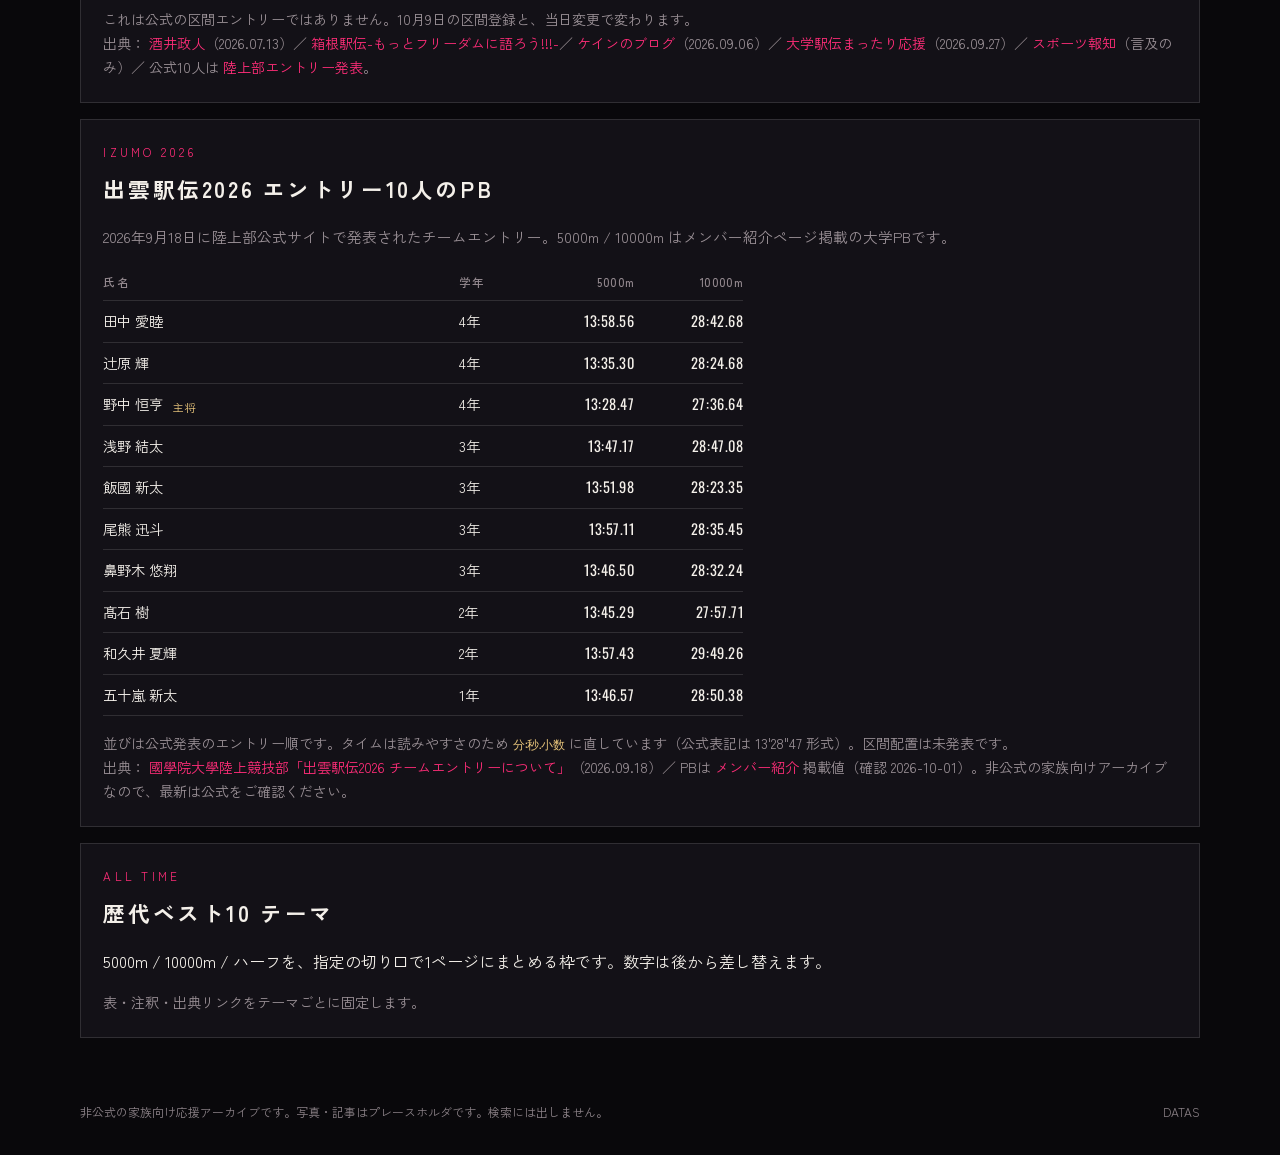
==== commit 20fc3b7b: "Add a 6-days-out Waseda Izumo section-entry tally so the family archive can compare rival orders bef" ====
--- a/datas/index.html
+++ b/datas/index.html
@@ -25,7 +25,139 @@
     <p>記録と、いまの区間予想を出典つきで残す</p>
   </header>
   <main class="page-body" id="content">
-    <section class="panel" id="izumo-order-2026">
+    <section class="panel" id="izumo-waseda-order-2026">
+      <p class="kicker">IZUMO 2026 · WASEDA</p>
+      <h2>出雲駅伝2026 早稲田区間エントリー6日前予想</h2>
+      <p class="lede">早稲田大学の公式10人エントリーは発表済み。6区間の配置は10月9日午前9時の区間登録まで未定です。ウェブ上の完全予想4本を集計し、区間ごとの最多得票をこのサイトの現時点予想としました。確認日 2026-10-06。</p>
+
+      <h3>このサイトの現時点予想</h3>
+      <p>4本のうち、同じ選手が2区間で最多になる衝突はありません。挙げられた6人はいずれも公式10人に入っています。</p>
+      <table class="pred-now">
+        <thead>
+          <tr>
+            <th>区</th>
+            <th>距離</th>
+            <th>予想</th>
+            <th>学年</th>
+            <th>得票</th>
+          </tr>
+        </thead>
+        <tbody>
+          <tr><td>1区</td><td>8.0km</td><td>山口 竣平</td><td>3年</td><td>2 / 4</td></tr>
+          <tr><td>2区</td><td>5.8km</td><td>増子 陽太</td><td>1年</td><td>3 / 4</td></tr>
+          <tr><td>3区</td><td>8.5km</td><td>鈴木 琉胤</td><td>2年</td><td>3 / 4</td></tr>
+          <tr><td>4区</td><td>6.2km</td><td>本田 桜二郎</td><td>1年</td><td>2 / 4</td></tr>
+          <tr><td>5区</td><td>6.4km</td><td>吉倉 ナヤブ直希</td><td>3年</td><td>2 / 4</td></tr>
+          <tr><td>6区</td><td>10.2km</td><td>工藤 慎作</td><td>4年</td><td>4 / 4</td></tr>
+        </tbody>
+      </table>
+      <p>補欠の残り4人は、集計では出走予想がほとんど付いていない佐々木哲、堀野正太、上杉敦史、新妻遼己です（佐々木は1本だけ4区）。</p>
+
+      <h3>拾った完全予想</h3>
+      <div class="table-scroll">
+        <table class="pred-matrix">
+          <thead>
+            <tr>
+              <th>出典</th>
+              <th>日付</th>
+              <th>1区</th>
+              <th>2区</th>
+              <th>3区</th>
+              <th>4区</th>
+              <th>5区</th>
+              <th>6区</th>
+              <th>備考</th>
+            </tr>
+          </thead>
+          <tbody>
+            <tr>
+              <td>酒井政人（Yahoo!ニュース エキスパート）</td>
+              <td>06.27</td>
+              <td>増子</td>
+              <td>本田</td>
+              <td>鈴木</td>
+              <td>佐々木</td>
+              <td>山口</td>
+              <td>工藤</td>
+              <td>公式10人発表前。6人は全員登録内</td>
+            </tr>
+            <tr>
+              <td>箱根駅伝-もっとフリーダムに語ろう!!!-</td>
+              <td>前半戦</td>
+              <td>山口</td>
+              <td>増子</td>
+              <td>鈴木</td>
+              <td>本田</td>
+              <td>吉倉</td>
+              <td>工藤</td>
+              <td>公式10人発表前</td>
+            </tr>
+            <tr>
+              <td>ケインのブログ</td>
+              <td>09.06</td>
+              <td>山口</td>
+              <td>増子</td>
+              <td>鈴木</td>
+              <td>本田</td>
+              <td>吉倉</td>
+              <td>工藤</td>
+              <td>公式10人発表前だが6人は全員登録内</td>
+            </tr>
+            <tr>
+              <td>大学駅伝まったり応援</td>
+              <td>09.25</td>
+              <td>鈴木</td>
+              <td>増子</td>
+              <td>山口</td>
+              <td>吉倉</td>
+              <td>本田</td>
+              <td>工藤</td>
+              <td>公式10人発表後</td>
+            </tr>
+          </tbody>
+        </table>
+      </div>
+
+      <h3>区間ごとの得票</h3>
+      <table class="pred-votes">
+        <thead>
+          <tr>
+            <th>区</th>
+            <th>最多</th>
+            <th>票</th>
+            <th>その他</th>
+          </tr>
+        </thead>
+        <tbody>
+          <tr><td>1区</td><td>山口 竣平</td><td>2</td><td>増子 1／鈴木 1</td></tr>
+          <tr><td>2区</td><td>増子 陽太</td><td>3</td><td>本田 1</td></tr>
+          <tr><td>3区</td><td>鈴木 琉胤</td><td>3</td><td>山口 1</td></tr>
+          <tr><td>4区</td><td>本田 桜二郎</td><td>2</td><td>佐々木 1／吉倉 1</td></tr>
+          <tr><td>5区</td><td>吉倉 ナヤブ直希</td><td>2</td><td>山口 1／本田 1</td></tr>
+          <tr><td>6区</td><td>工藤 慎作</td><td>4</td><td>—</td></tr>
+        </tbody>
+      </table>
+
+      <p>まりもの気まぐれ日記は区間表ではなく、前半に鈴木・増子、3区は山口、6区は工藤が濃厚、と書いています。完全予想ではないので票には入れていません。</p>
+      <p>スポーツ報知（2026.08.18）は夏合宿のスピード練習で、区間表はありません。日刊スポーツは公式10人の一覧のみです。</p>
+      <p>酒井の記事時点で、本田・鈴木・増子は9月中旬の世界ロードランニング選手権代表に選ばれていました。公式10人発表後の完全予想はまったり応援の1本だけです。</p>
+      <p class="note">
+        これは公式の区間エントリーではありません。10月9日の区間登録と、当日変更で変わります。早稲田大学競走部の公式サイトに、出雲2026のエントリー記事は確認時点では見つかりませんでした。<br>
+        出典：
+        <a href="https://news.yahoo.co.jp/expert/articles/8c1253005662f4207984a42119ee7d27a532d80b" target="_blank" rel="noopener noreferrer">酒井政人</a>（2026.06.27）／
+        <a href="https://hakonankit-fd.com/article/post-26913.html" target="_blank" rel="noopener noreferrer">箱根駅伝-もっとフリーダムに語ろう!!!-</a>／
+        <a href="https://space-kein.hatenablog.com/entry/2026/09/06/114535" target="_blank" rel="noopener noreferrer">ケインのブログ</a>（2026.09.06）／
+        <a href="https://blog.sat-ekiden.info/2026/09/25/24013/" target="_blank" rel="noopener noreferrer">大学駅伝まったり応援</a>（2026.09.25）／
+        <a href="https://sokutrend.com/izumowaseda/" target="_blank" rel="noopener noreferrer">まりもの気まぐれ日記</a>（言及のみ）／
+        <a href="https://hochi.news/articles/20260818-OHT1T51341.html" target="_blank" rel="noopener noreferrer">スポーツ報知</a>（合宿、言及のみ）／
+        公式10人は
+        <a href="https://www.nikkansports.com/sports/athletics/news/202609190000391.html" target="_blank" rel="noopener noreferrer">日刊スポーツ</a>
+        および
+        <a href="https://www.izumo-ekiden.jp/assets/pdf/orderlist-sokuhou.pdf" target="_blank" rel="noopener noreferrer">出雲駅伝公式エントリーPDF</a>（確認 2026-10-06）。
+      </p>
+    </section>
+
+    <section class="panel panel-gap" id="izumo-order-2026">
       <p class="kicker">IZUMO 2026</p>
       <h2>出雲駅伝2026区間エントリー8日前予想</h2>
       <p class="lede">公式の10人エントリーは発表済み。6区間の配置は10月9日午前9時の区間登録まで未定です。ウェブ上の完全予想4本を集計し、区間ごとの最多得票をこのサイトの現時点予想としました。確認日 2026-10-04。</p>
--- a/css/site.css
+++ b/css/site.css
@@ -71,15 +71,61 @@
   display: grid;
   place-items: center;
   overflow: hidden;
+  background: var(--bg);
+}
+.hero__scene {
+  position: absolute;
+  inset: 0;
+  z-index: 0;
+  overflow: hidden;
+  pointer-events: none;
+}
+.hero__photo {
+  position: absolute;
+  inset: 0;
+  width: 100%;
+  height: 100%;
+  object-fit: cover;
+}
+.hero__ripple {
+  position: absolute;
+  left: 0;
+  top: 0;
+  width: min(32vw, 300px);
+  height: min(24vw, 220px);
+  overflow: hidden;
+  border-radius: 50%;
+  -webkit-mask-image: radial-gradient(closest-side, #000 38%, transparent 100%);
+  mask-image: radial-gradient(closest-side, #000 38%, transparent 100%);
+  will-change: transform;
+}
+.hero__photo--warp {
+  inset: auto;
+  left: 0;
+  top: 0;
+  right: auto;
+  bottom: auto;
+  max-width: none;
+  filter: url("#hero-warp");
+}
+.hero__veil {
+  position: absolute;
+  inset: 0;
   background:
     radial-gradient(900px 420px at 82% 18%, rgba(255, 45, 120, .32), transparent 58%),
-    linear-gradient(180deg, rgba(9, 8, 11, .18) 0%, rgba(9, 8, 11, .78) 62%, #09080b 100%),
-    url("https://images.unsplash.com/photo-1542051841857-5f90071e7989?auto=format&fit=crop&w=2000&q=80") center/cover;
+    linear-gradient(180deg, rgba(9, 8, 11, .18) 0%, rgba(9, 8, 11, .78) 62%, #09080b 100%);
+}
+.hero-svg {
+  position: absolute;
+  width: 0;
+  height: 0;
+  overflow: hidden;
 }
 .hero::after {
   content: "";
   position: absolute;
   inset: 0;
+  z-index: 1;
   background: repeating-linear-gradient(transparent, transparent 3px, rgba(0, 0, 0, .07) 4px);
   pointer-events: none;
 }
@@ -88,6 +134,7 @@
   top: 1.4rem;
   left: 50%;
   transform: translateX(-50%);
+  z-index: 5;
 }
 
 .vlabel {
@@ -104,7 +151,7 @@
 
 .hero__inner {
   position: relative;
-  z-index: 1;
+  z-index: 2;
   text-align: center;
   padding: 6.5rem 1.2rem 4.5rem;
 }
@@ -236,16 +283,49 @@
   50% { opacity: .25; }
 }
 
-.runner-still {
+.runner-slot {
+  position: relative;
+  width: 92px;
+  height: 78px;
+  margin: .35rem auto .05rem;
+  overflow: hidden;
+}
+.runner-slot__ground {
+  position: absolute;
+  left: -20%;
+  right: -20%;
+  bottom: 4px;
+  height: 2px;
+  background: repeating-linear-gradient(
+    90deg,
+    var(--gold) 0 10px,
+    transparent 10px 18px
+  );
+  opacity: .7;
+}
+.runner-slot__body {
+  position: absolute;
+  left: 50%;
+  bottom: 6px;
+  width: 60px;
+  height: 71px;
+  margin-left: -30px;
+}
+.runner-slot__body img {
+  position: absolute;
+  left: 0;
+  bottom: 0;
   display: block;
   width: 60px;
   height: auto;
-  margin: .35rem auto 0;
-  object-fit: contain;
-}
+  opacity: 0;
+}
+.runner-slot__body img.is-on { opacity: 1; }
 
 @media (prefers-reduced-motion: reduce) {
   .countdown .colon { animation: none; }
+  .runner-slot__ground { background-position: 0 0 !important; }
+  .hero__ripple { display: none; }
 }
 
 .wrap {
@@ -284,6 +364,7 @@
 .more {
   display: inline-block;
   margin-top: 1rem;
+  margin-right: 1.2rem;
   font-size: .78rem;
   letter-spacing: .16em;
   color: var(--aka);
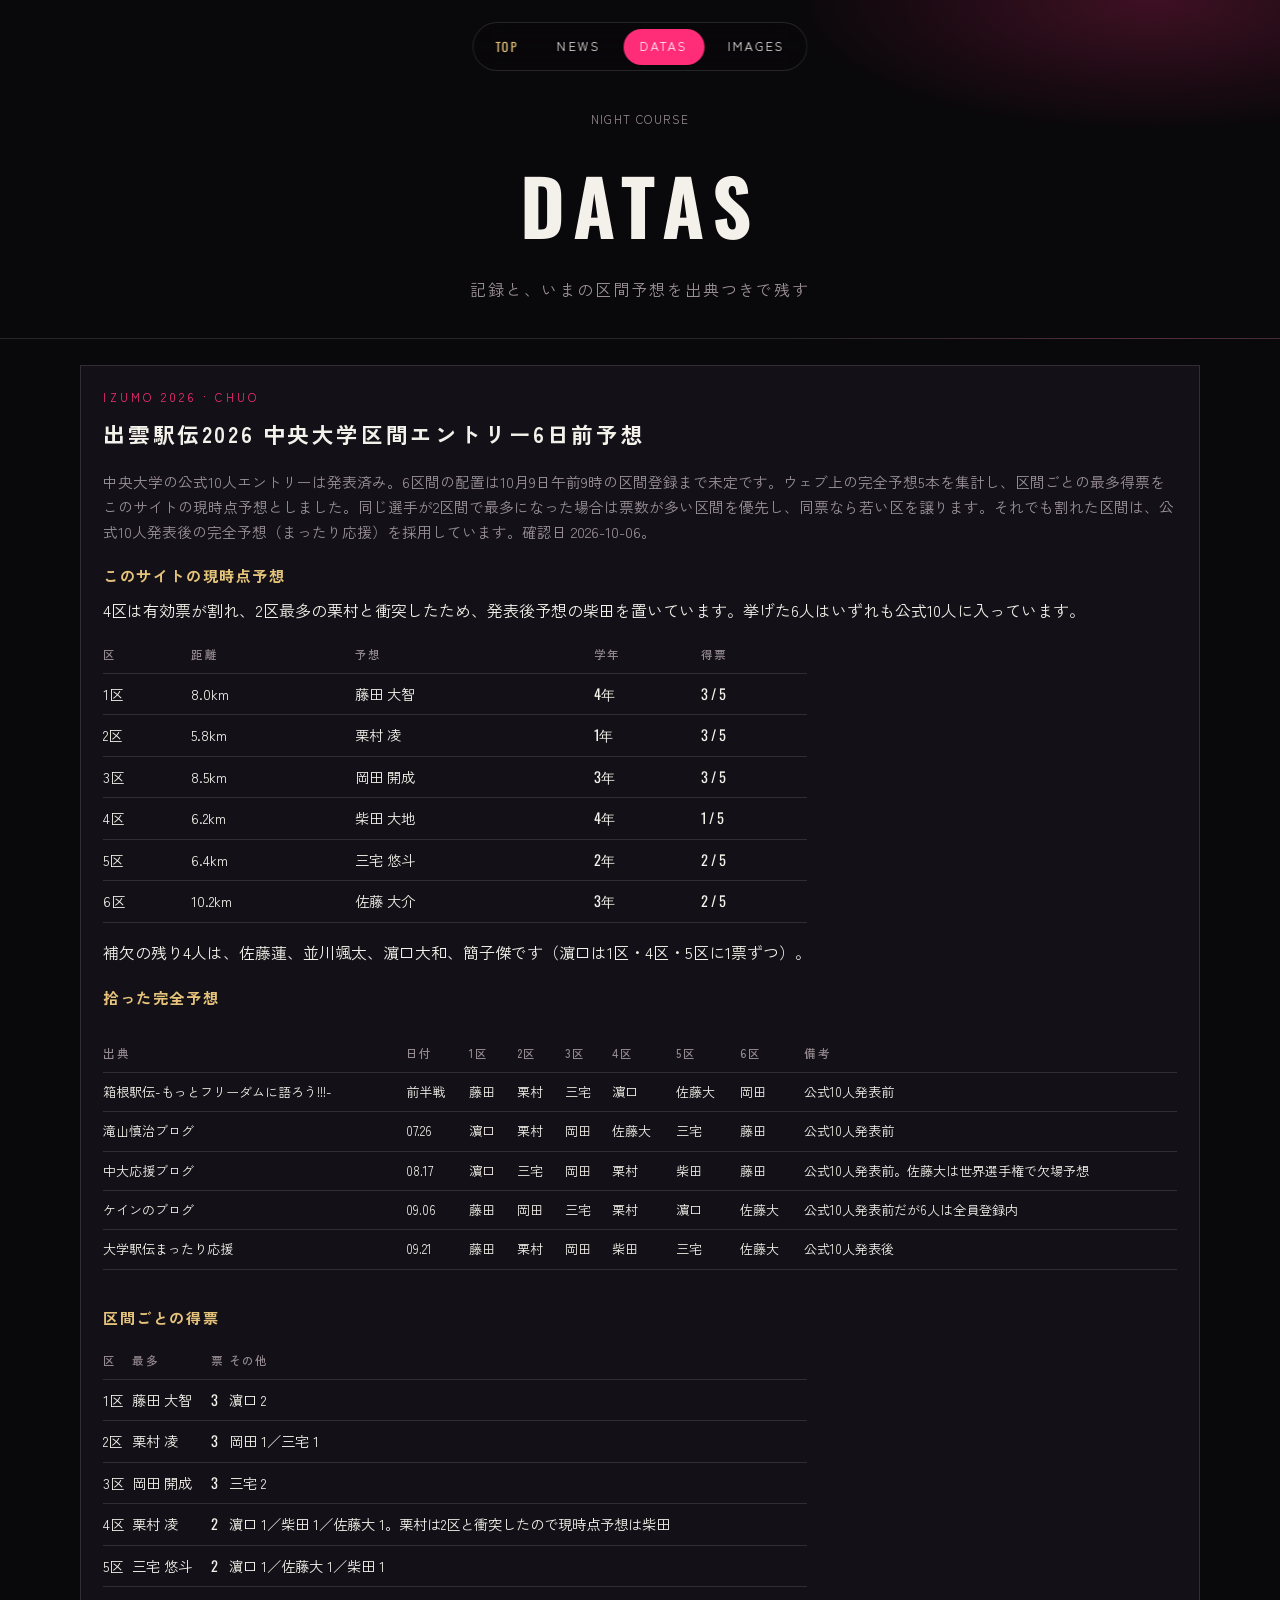
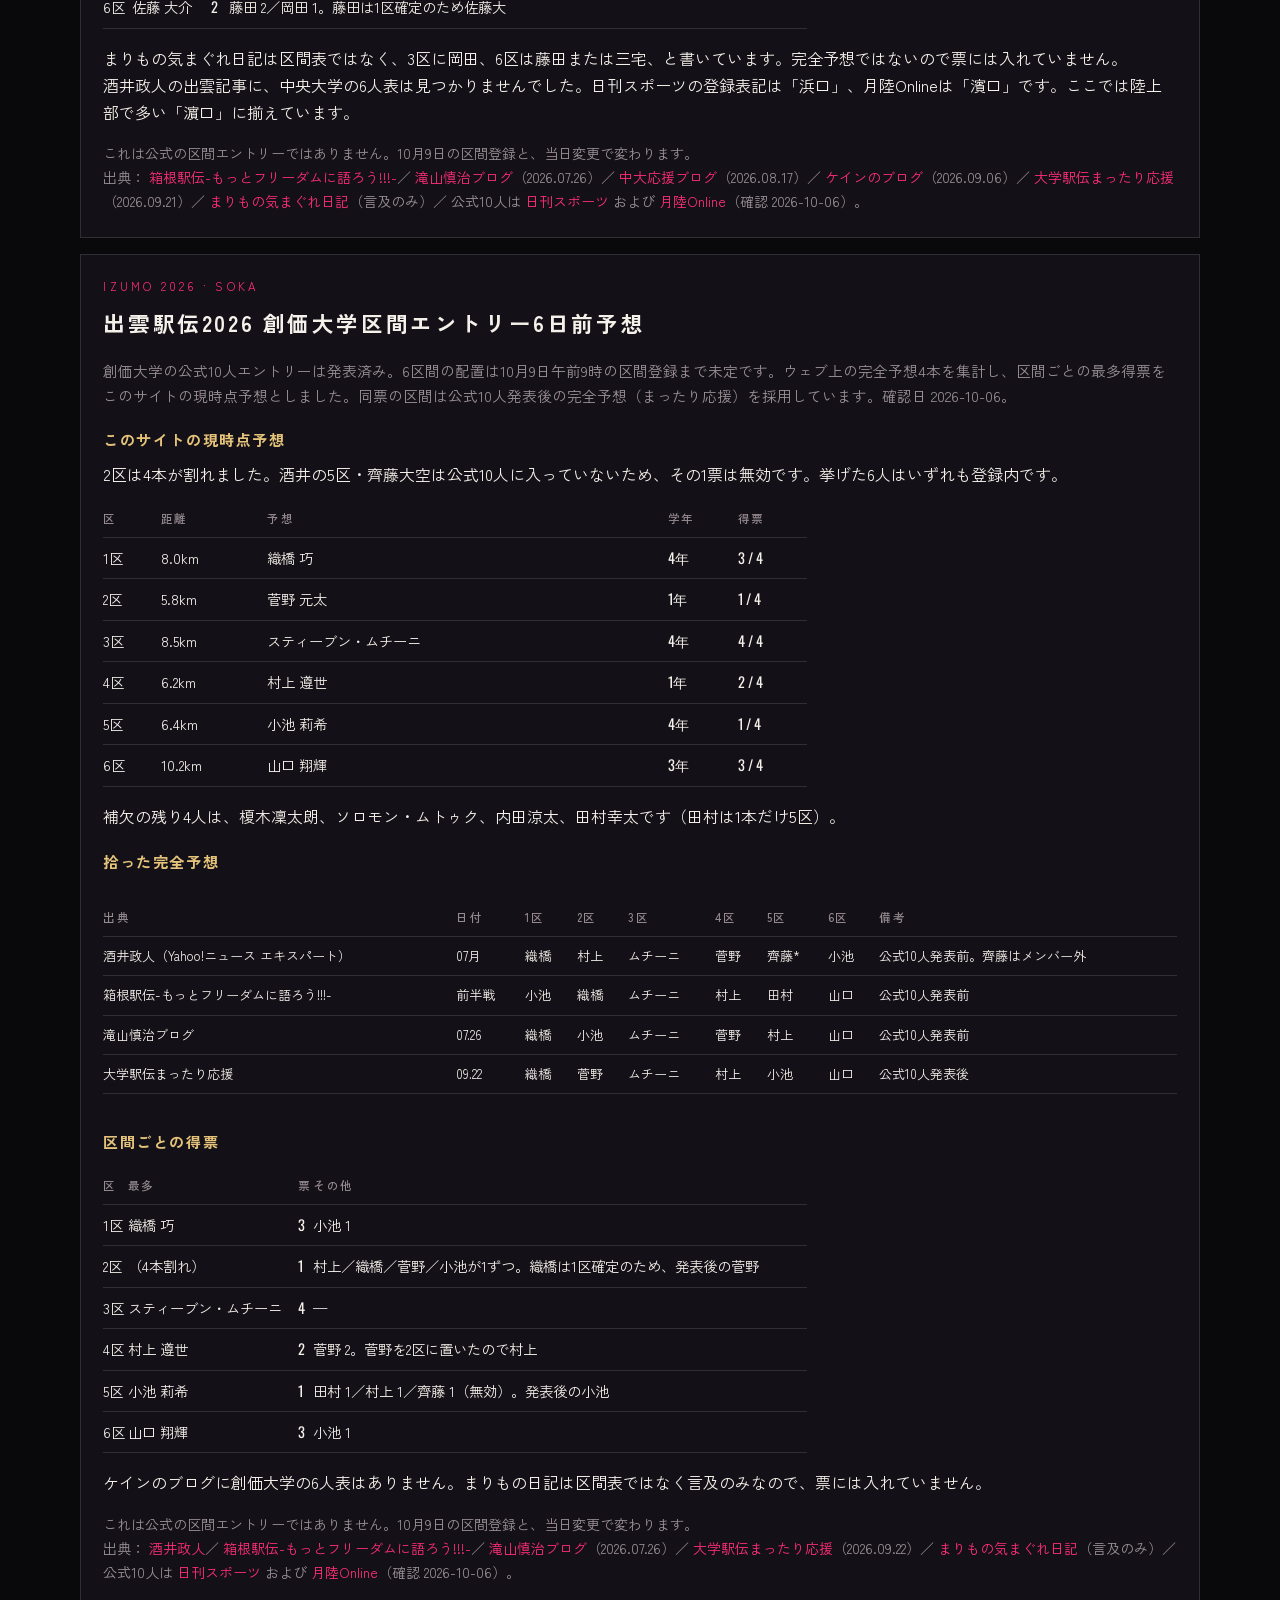
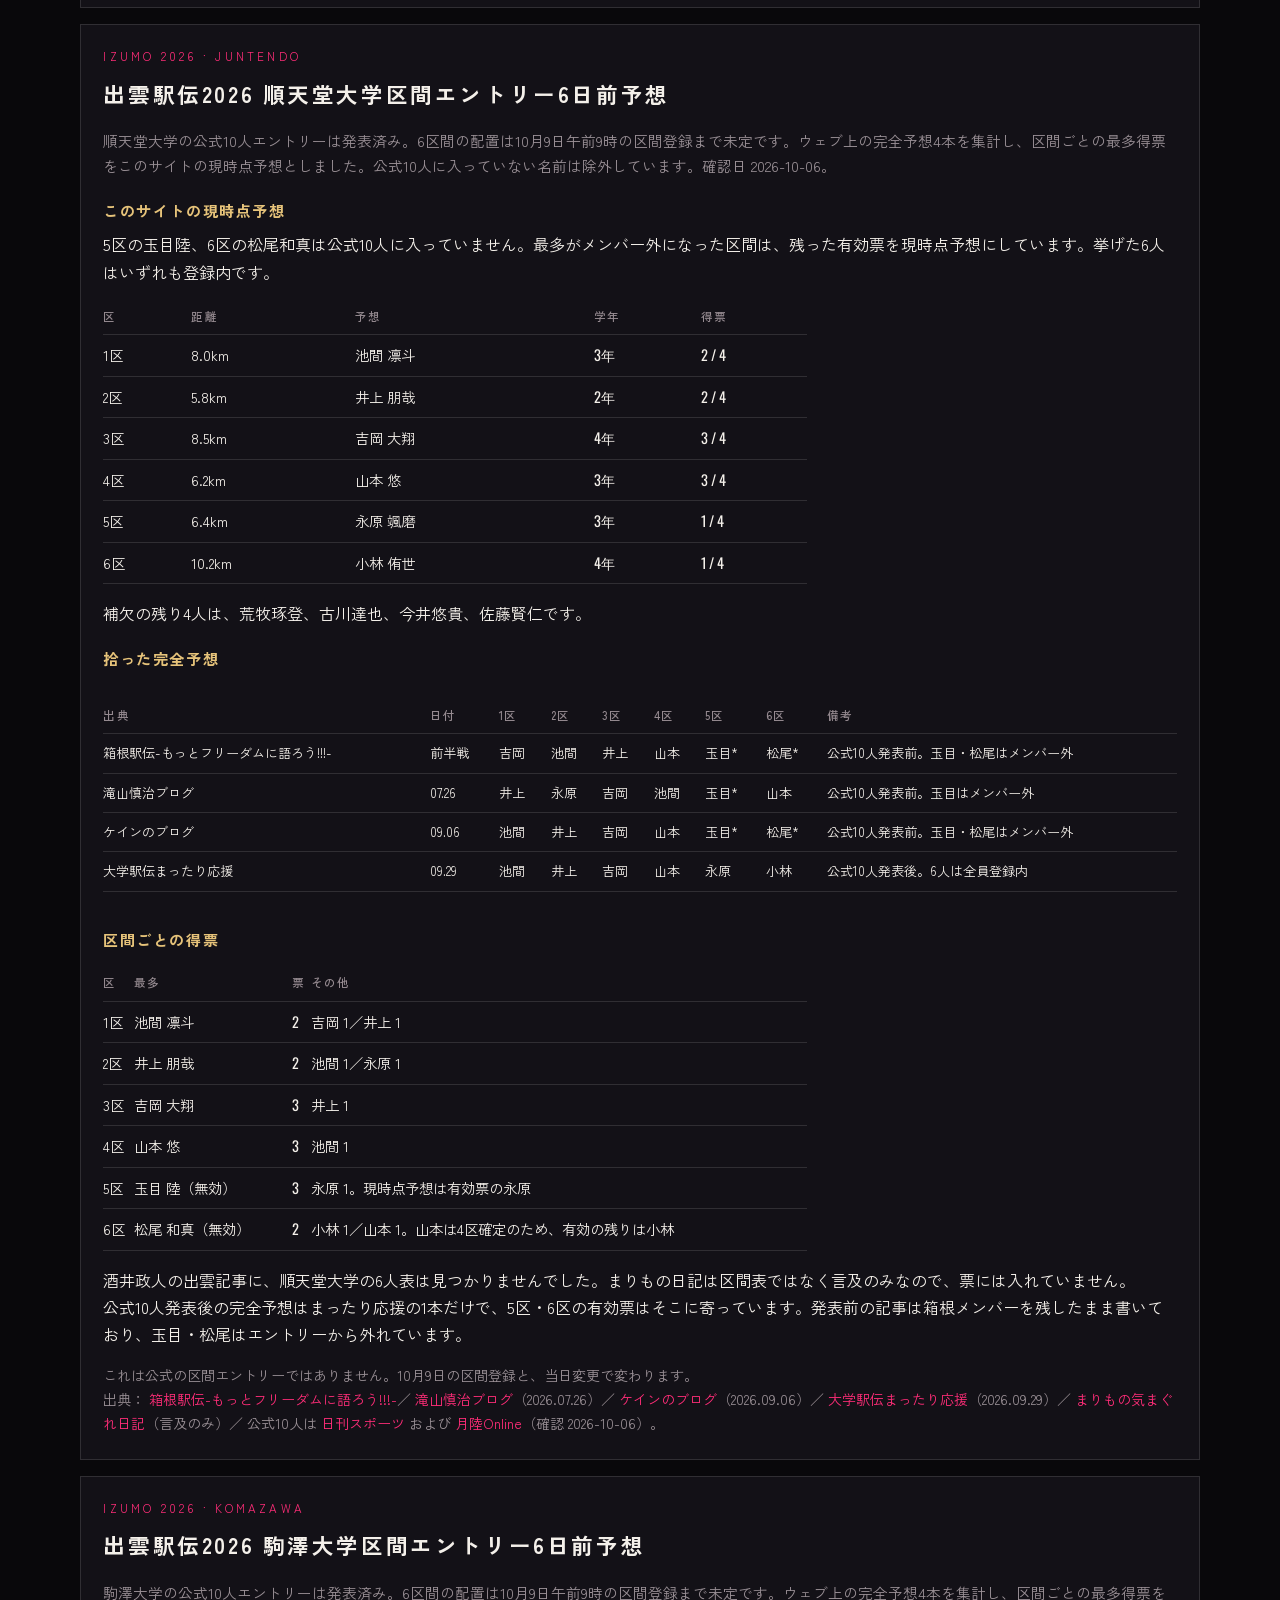
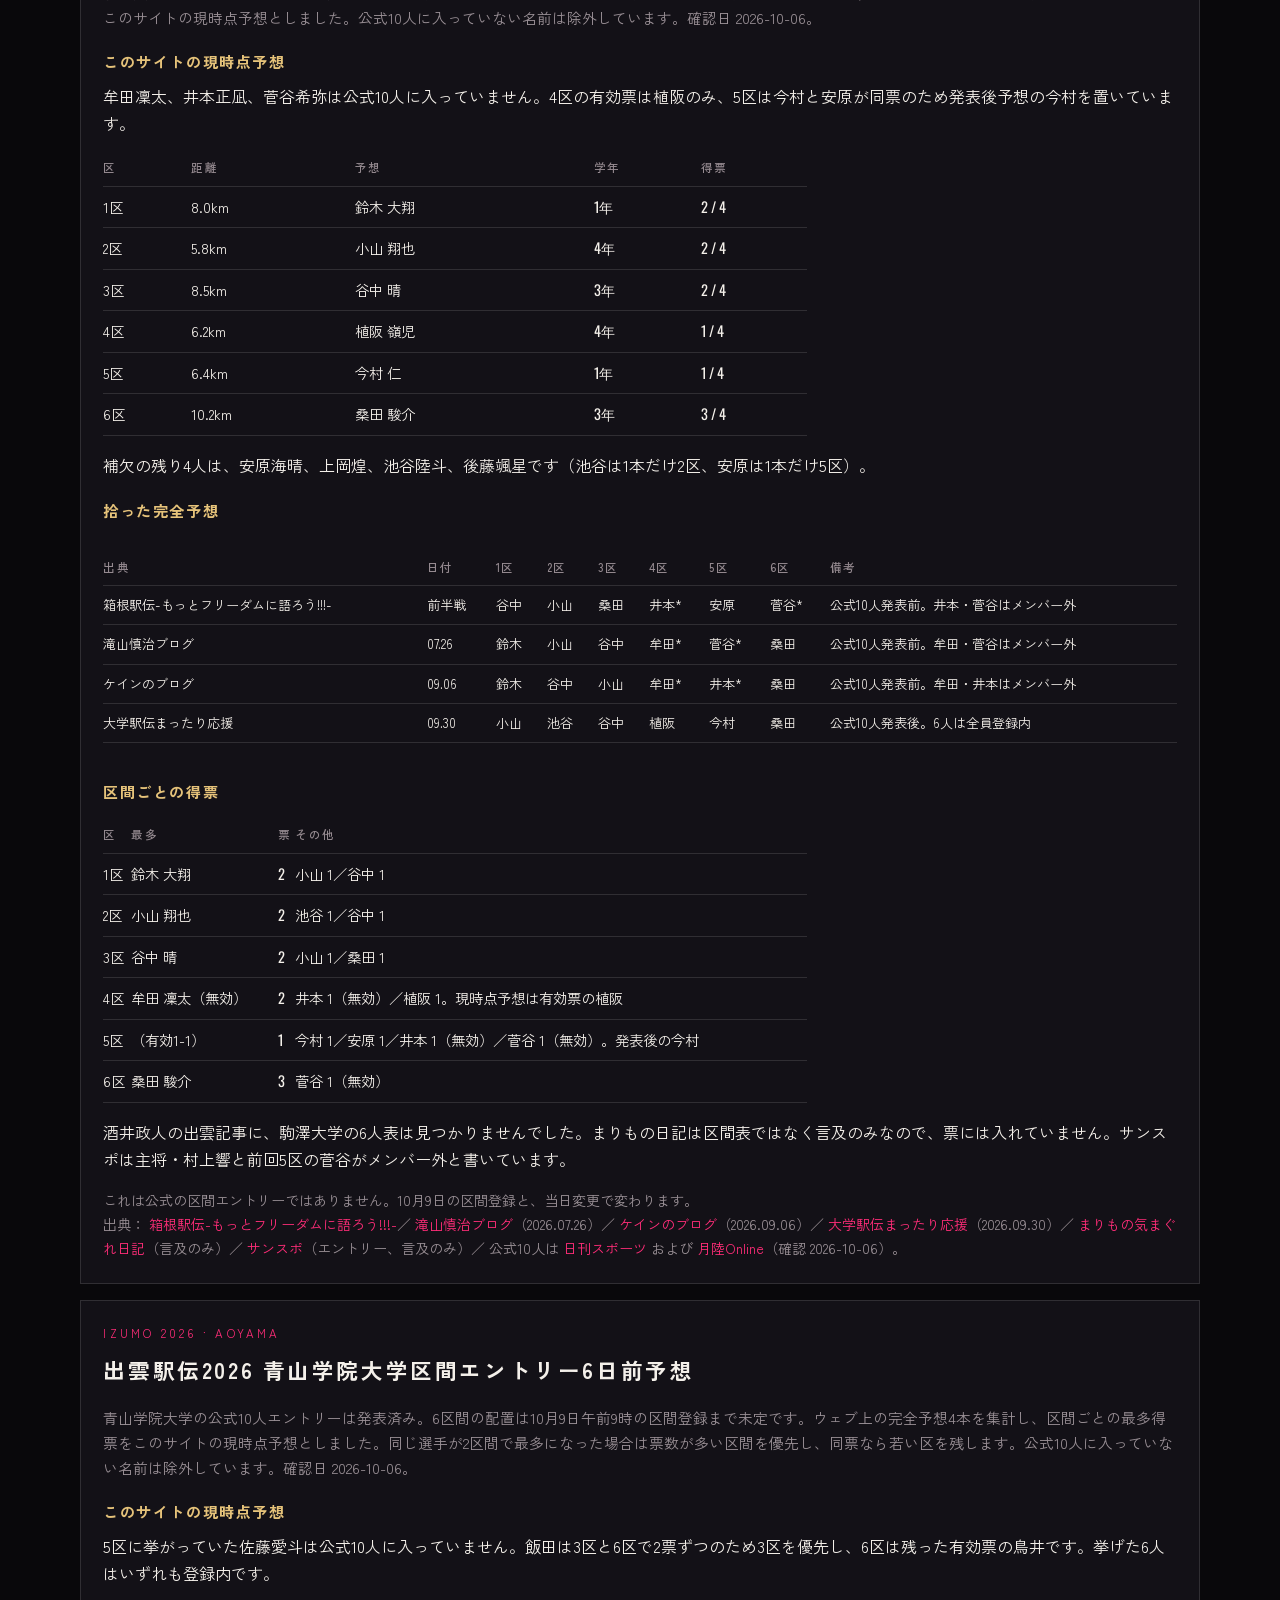
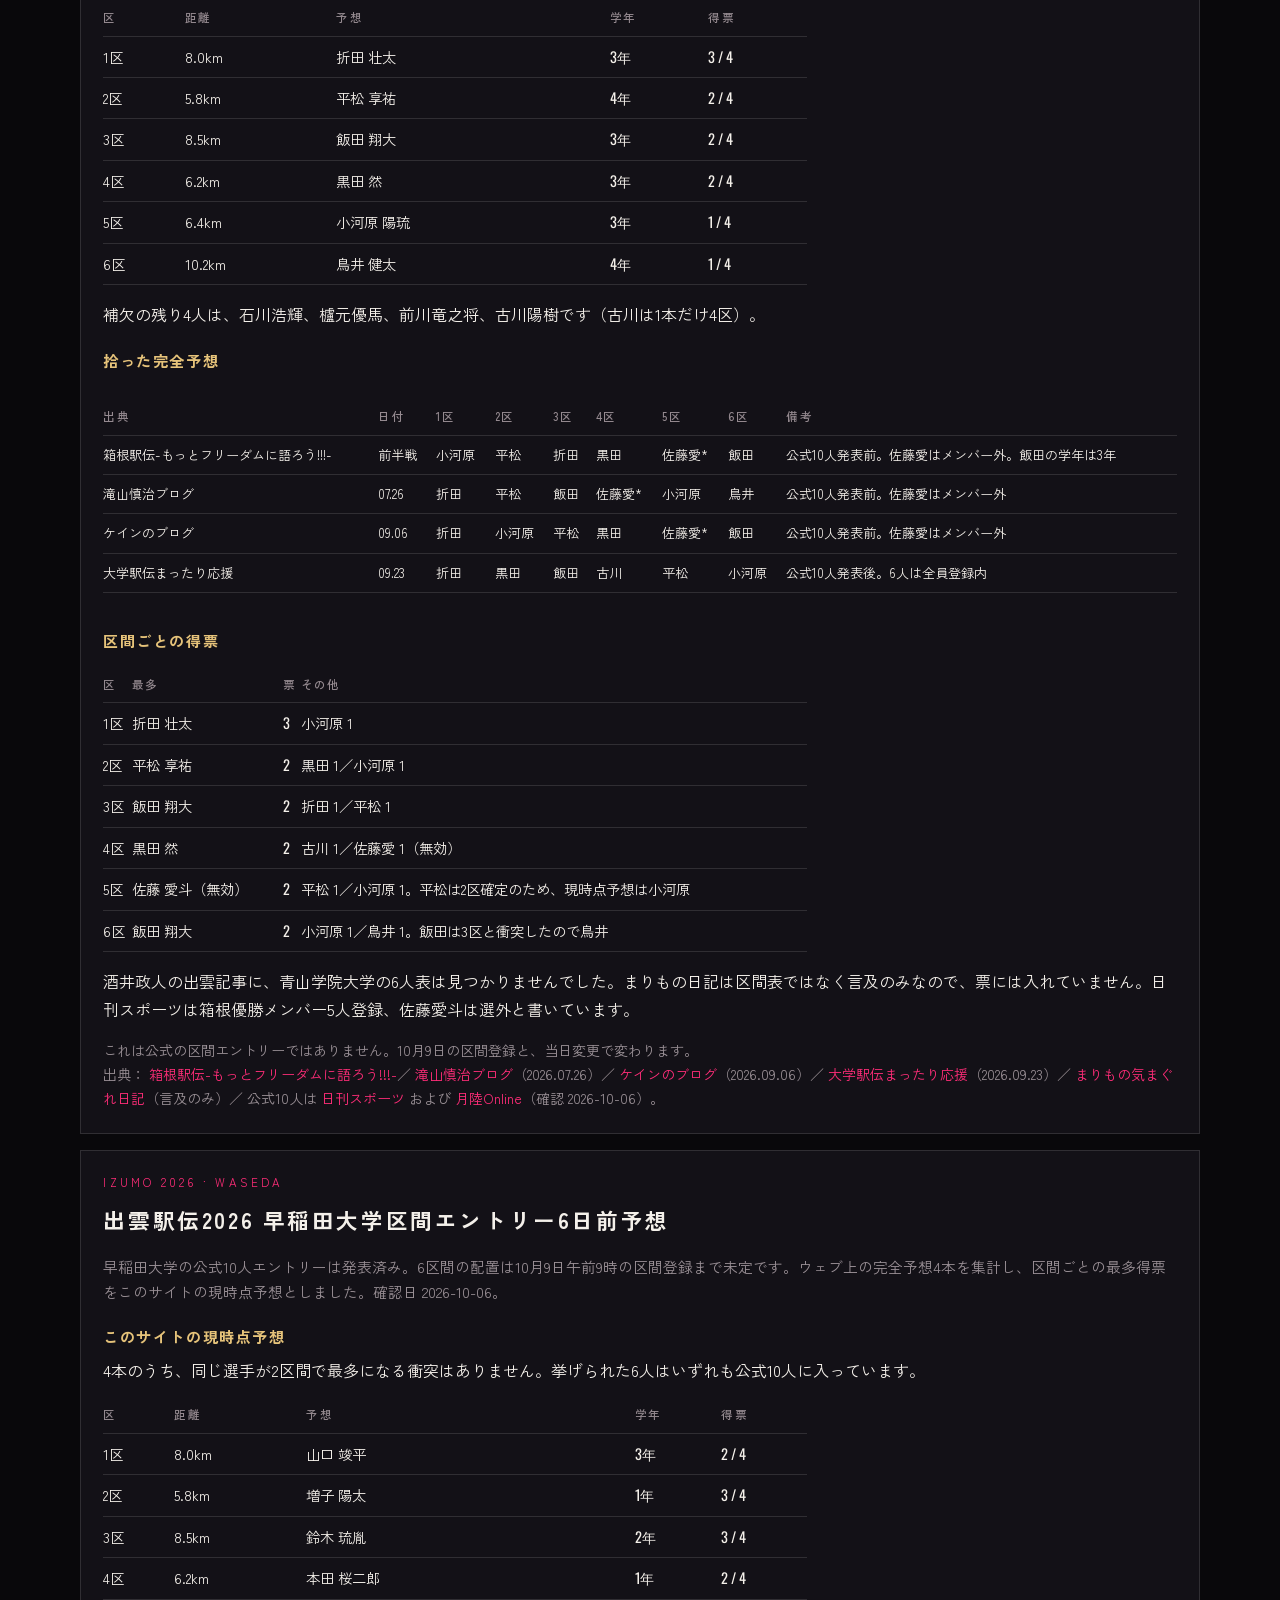
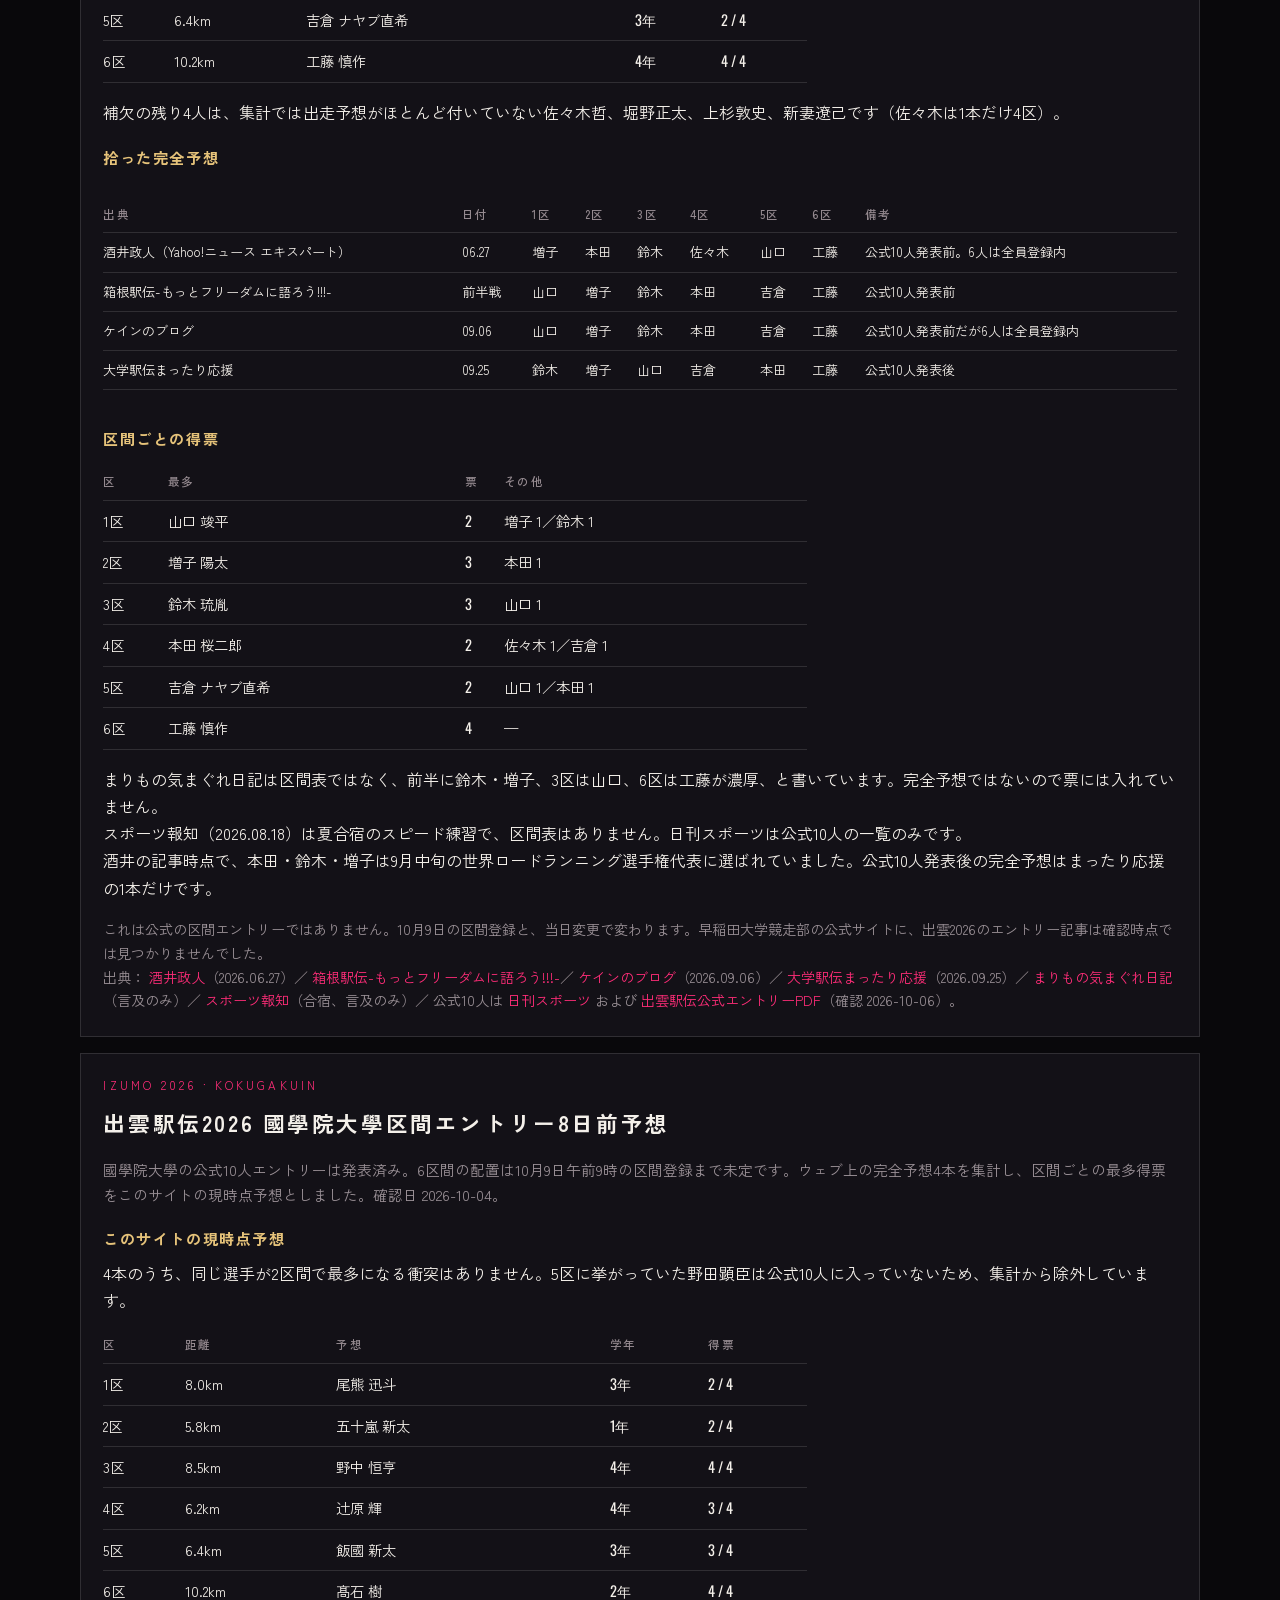
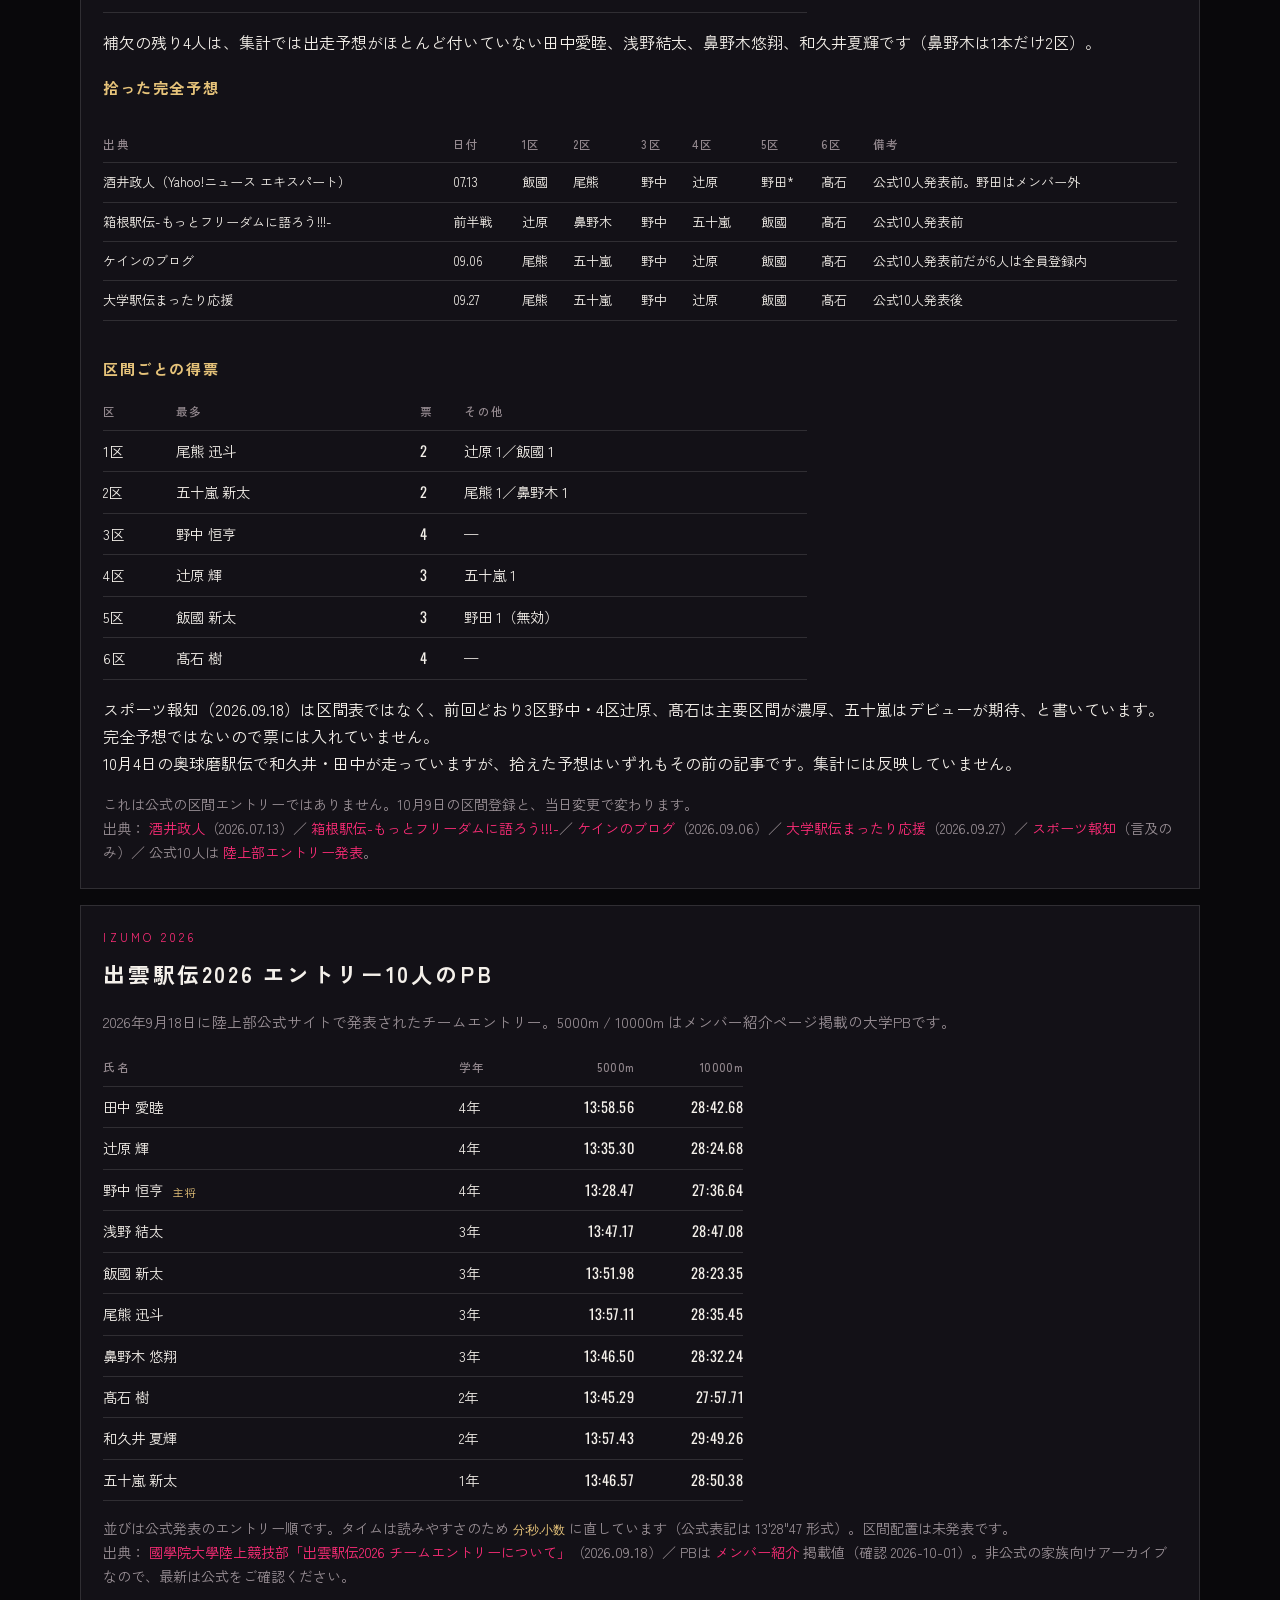
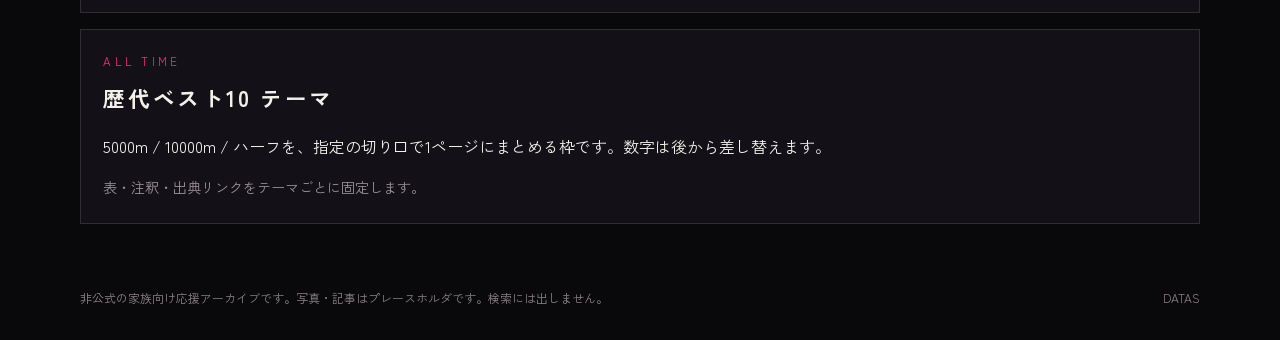
==== commit 336e36c1: "Name the Izumo section-entry tallies by university and add 6-days-out orders for five rivals so the " ====
--- a/datas/index.html
+++ b/datas/index.html
@@ -25,9 +25,669 @@
     <p>記録と、いまの区間予想を出典つきで残す</p>
   </header>
   <main class="page-body" id="content">
-    <section class="panel" id="izumo-waseda-order-2026">
+    <section class="panel" id="izumo-chuo-order-2026">
+      <p class="kicker">IZUMO 2026 · CHUO</p>
+      <h2>出雲駅伝2026 中央大学区間エントリー6日前予想</h2>
+      <p class="lede">中央大学の公式10人エントリーは発表済み。6区間の配置は10月9日午前9時の区間登録まで未定です。ウェブ上の完全予想5本を集計し、区間ごとの最多得票をこのサイトの現時点予想としました。同じ選手が2区間で最多になった場合は票数が多い区間を優先し、同票なら若い区を譲ります。それでも割れた区間は、公式10人発表後の完全予想（まったり応援）を採用しています。確認日 2026-10-06。</p>
+
+      <h3>このサイトの現時点予想</h3>
+      <p>4区は有効票が割れ、2区最多の栗村と衝突したため、発表後予想の柴田を置いています。挙げた6人はいずれも公式10人に入っています。</p>
+      <table class="pred-now">
+        <thead>
+          <tr>
+            <th>区</th>
+            <th>距離</th>
+            <th>予想</th>
+            <th>学年</th>
+            <th>得票</th>
+          </tr>
+        </thead>
+        <tbody>
+          <tr><td>1区</td><td>8.0km</td><td>藤田 大智</td><td>4年</td><td>3 / 5</td></tr>
+          <tr><td>2区</td><td>5.8km</td><td>栗村 凌</td><td>1年</td><td>3 / 5</td></tr>
+          <tr><td>3区</td><td>8.5km</td><td>岡田 開成</td><td>3年</td><td>3 / 5</td></tr>
+          <tr><td>4区</td><td>6.2km</td><td>柴田 大地</td><td>4年</td><td>1 / 5</td></tr>
+          <tr><td>5区</td><td>6.4km</td><td>三宅 悠斗</td><td>2年</td><td>2 / 5</td></tr>
+          <tr><td>6区</td><td>10.2km</td><td>佐藤 大介</td><td>3年</td><td>2 / 5</td></tr>
+        </tbody>
+      </table>
+      <p>補欠の残り4人は、佐藤蓮、並川颯太、濵口大和、簡子傑です（濵口は1区・4区・5区に1票ずつ）。</p>
+
+      <h3>拾った完全予想</h3>
+      <div class="table-scroll">
+        <table class="pred-matrix">
+          <thead>
+            <tr>
+              <th>出典</th>
+              <th>日付</th>
+              <th>1区</th>
+              <th>2区</th>
+              <th>3区</th>
+              <th>4区</th>
+              <th>5区</th>
+              <th>6区</th>
+              <th>備考</th>
+            </tr>
+          </thead>
+          <tbody>
+            <tr>
+              <td>箱根駅伝-もっとフリーダムに語ろう!!!-</td>
+              <td>前半戦</td>
+              <td>藤田</td>
+              <td>栗村</td>
+              <td>三宅</td>
+              <td>濵口</td>
+              <td>佐藤大</td>
+              <td>岡田</td>
+              <td>公式10人発表前</td>
+            </tr>
+            <tr>
+              <td>滝山慎治ブログ</td>
+              <td>07.26</td>
+              <td>濵口</td>
+              <td>栗村</td>
+              <td>岡田</td>
+              <td>佐藤大</td>
+              <td>三宅</td>
+              <td>藤田</td>
+              <td>公式10人発表前</td>
+            </tr>
+            <tr>
+              <td>中大応援ブログ</td>
+              <td>08.17</td>
+              <td>濵口</td>
+              <td>三宅</td>
+              <td>岡田</td>
+              <td>栗村</td>
+              <td>柴田</td>
+              <td>藤田</td>
+              <td>公式10人発表前。佐藤大は世界選手権で欠場予想</td>
+            </tr>
+            <tr>
+              <td>ケインのブログ</td>
+              <td>09.06</td>
+              <td>藤田</td>
+              <td>岡田</td>
+              <td>三宅</td>
+              <td>栗村</td>
+              <td>濵口</td>
+              <td>佐藤大</td>
+              <td>公式10人発表前だが6人は全員登録内</td>
+            </tr>
+            <tr>
+              <td>大学駅伝まったり応援</td>
+              <td>09.21</td>
+              <td>藤田</td>
+              <td>栗村</td>
+              <td>岡田</td>
+              <td>柴田</td>
+              <td>三宅</td>
+              <td>佐藤大</td>
+              <td>公式10人発表後</td>
+            </tr>
+          </tbody>
+        </table>
+      </div>
+
+      <h3>区間ごとの得票</h3>
+      <table class="pred-votes">
+        <thead>
+          <tr>
+            <th>区</th>
+            <th>最多</th>
+            <th>票</th>
+            <th>その他</th>
+          </tr>
+        </thead>
+        <tbody>
+          <tr><td>1区</td><td>藤田 大智</td><td>3</td><td>濵口 2</td></tr>
+          <tr><td>2区</td><td>栗村 凌</td><td>3</td><td>岡田 1／三宅 1</td></tr>
+          <tr><td>3区</td><td>岡田 開成</td><td>3</td><td>三宅 2</td></tr>
+          <tr><td>4区</td><td>栗村 凌</td><td>2</td><td>濵口 1／柴田 1／佐藤大 1。栗村は2区と衝突したので現時点予想は柴田</td></tr>
+          <tr><td>5区</td><td>三宅 悠斗</td><td>2</td><td>濵口 1／佐藤大 1／柴田 1</td></tr>
+          <tr><td>6区</td><td>佐藤 大介</td><td>2</td><td>藤田 2／岡田 1。藤田は1区確定のため佐藤大</td></tr>
+        </tbody>
+      </table>
+
+      <p>まりもの気まぐれ日記は区間表ではなく、3区に岡田、6区は藤田または三宅、と書いています。完全予想ではないので票には入れていません。</p>
+      <p>酒井政人の出雲記事に、中央大学の6人表は見つかりませんでした。日刊スポーツの登録表記は「浜口」、月陸Onlineは「濱口」です。ここでは陸上部で多い「濵口」に揃えています。</p>
+      <p class="note">
+        これは公式の区間エントリーではありません。10月9日の区間登録と、当日変更で変わります。<br>
+        出典：
+        <a href="https://hakonankit-fd.com/article/post-26913.html" target="_blank" rel="noopener noreferrer">箱根駅伝-もっとフリーダムに語ろう!!!-</a>／
+        <a href="https://takiyamashinji.com/no-38-izumo-ekiden2026-prediction/" target="_blank" rel="noopener noreferrer">滝山慎治ブログ</a>（2026.07.26）／
+        <a href="https://chudai-ouen.main.jp/2026/08/17/post-6114/" target="_blank" rel="noopener noreferrer">中大応援ブログ</a>（2026.08.17）／
+        <a href="https://space-kein.hatenablog.com/entry/2026/09/06/114535" target="_blank" rel="noopener noreferrer">ケインのブログ</a>（2026.09.06）／
+        <a href="https://blog.sat-ekiden.info/2026/09/21/23992/" target="_blank" rel="noopener noreferrer">大学駅伝まったり応援</a>（2026.09.21）／
+        <a href="https://sokutrend.com/izumotyuou/" target="_blank" rel="noopener noreferrer">まりもの気まぐれ日記</a>（言及のみ）／
+        公式10人は
+        <a href="https://www.nikkansports.com/sports/athletics/news/202609190000391.html" target="_blank" rel="noopener noreferrer">日刊スポーツ</a>
+        および
+        <a href="https://www.rikujyokyogi.co.jp/archives/216875" target="_blank" rel="noopener noreferrer">月陸Online</a>（確認 2026-10-06）。
+      </p>
+    </section>
+
+    <section class="panel panel-gap" id="izumo-soka-order-2026">
+      <p class="kicker">IZUMO 2026 · SOKA</p>
+      <h2>出雲駅伝2026 創価大学区間エントリー6日前予想</h2>
+      <p class="lede">創価大学の公式10人エントリーは発表済み。6区間の配置は10月9日午前9時の区間登録まで未定です。ウェブ上の完全予想4本を集計し、区間ごとの最多得票をこのサイトの現時点予想としました。同票の区間は公式10人発表後の完全予想（まったり応援）を採用しています。確認日 2026-10-06。</p>
+
+      <h3>このサイトの現時点予想</h3>
+      <p>2区は4本が割れました。酒井の5区・齊藤大空は公式10人に入っていないため、その1票は無効です。挙げた6人はいずれも登録内です。</p>
+      <table class="pred-now">
+        <thead>
+          <tr>
+            <th>区</th>
+            <th>距離</th>
+            <th>予想</th>
+            <th>学年</th>
+            <th>得票</th>
+          </tr>
+        </thead>
+        <tbody>
+          <tr><td>1区</td><td>8.0km</td><td>織橋 巧</td><td>4年</td><td>3 / 4</td></tr>
+          <tr><td>2区</td><td>5.8km</td><td>菅野 元太</td><td>1年</td><td>1 / 4</td></tr>
+          <tr><td>3区</td><td>8.5km</td><td>スティーブン・ムチーニ</td><td>4年</td><td>4 / 4</td></tr>
+          <tr><td>4区</td><td>6.2km</td><td>村上 遵世</td><td>1年</td><td>2 / 4</td></tr>
+          <tr><td>5区</td><td>6.4km</td><td>小池 莉希</td><td>4年</td><td>1 / 4</td></tr>
+          <tr><td>6区</td><td>10.2km</td><td>山口 翔輝</td><td>3年</td><td>3 / 4</td></tr>
+        </tbody>
+      </table>
+      <p>補欠の残り4人は、榎木凜太朗、ソロモン・ムトゥク、内田涼太、田村幸太です（田村は1本だけ5区）。</p>
+
+      <h3>拾った完全予想</h3>
+      <div class="table-scroll">
+        <table class="pred-matrix">
+          <thead>
+            <tr>
+              <th>出典</th>
+              <th>日付</th>
+              <th>1区</th>
+              <th>2区</th>
+              <th>3区</th>
+              <th>4区</th>
+              <th>5区</th>
+              <th>6区</th>
+              <th>備考</th>
+            </tr>
+          </thead>
+          <tbody>
+            <tr>
+              <td>酒井政人（Yahoo!ニュース エキスパート）</td>
+              <td>07月</td>
+              <td>織橋</td>
+              <td>村上</td>
+              <td>ムチーニ</td>
+              <td>菅野</td>
+              <td>齊藤*</td>
+              <td>小池</td>
+              <td>公式10人発表前。齊藤はメンバー外</td>
+            </tr>
+            <tr>
+              <td>箱根駅伝-もっとフリーダムに語ろう!!!-</td>
+              <td>前半戦</td>
+              <td>小池</td>
+              <td>織橋</td>
+              <td>ムチーニ</td>
+              <td>村上</td>
+              <td>田村</td>
+              <td>山口</td>
+              <td>公式10人発表前</td>
+            </tr>
+            <tr>
+              <td>滝山慎治ブログ</td>
+              <td>07.26</td>
+              <td>織橋</td>
+              <td>小池</td>
+              <td>ムチーニ</td>
+              <td>菅野</td>
+              <td>村上</td>
+              <td>山口</td>
+              <td>公式10人発表前</td>
+            </tr>
+            <tr>
+              <td>大学駅伝まったり応援</td>
+              <td>09.22</td>
+              <td>織橋</td>
+              <td>菅野</td>
+              <td>ムチーニ</td>
+              <td>村上</td>
+              <td>小池</td>
+              <td>山口</td>
+              <td>公式10人発表後</td>
+            </tr>
+          </tbody>
+        </table>
+      </div>
+
+      <h3>区間ごとの得票</h3>
+      <table class="pred-votes">
+        <thead>
+          <tr>
+            <th>区</th>
+            <th>最多</th>
+            <th>票</th>
+            <th>その他</th>
+          </tr>
+        </thead>
+        <tbody>
+          <tr><td>1区</td><td>織橋 巧</td><td>3</td><td>小池 1</td></tr>
+          <tr><td>2区</td><td>（4本割れ）</td><td>1</td><td>村上／織橋／菅野／小池が1ずつ。織橋は1区確定のため、発表後の菅野</td></tr>
+          <tr><td>3区</td><td>スティーブン・ムチーニ</td><td>4</td><td>—</td></tr>
+          <tr><td>4区</td><td>村上 遵世</td><td>2</td><td>菅野 2。菅野を2区に置いたので村上</td></tr>
+          <tr><td>5区</td><td>小池 莉希</td><td>1</td><td>田村 1／村上 1／齊藤 1（無効）。発表後の小池</td></tr>
+          <tr><td>6区</td><td>山口 翔輝</td><td>3</td><td>小池 1</td></tr>
+        </tbody>
+      </table>
+
+      <p>ケインのブログに創価大学の6人表はありません。まりもの日記は区間表ではなく言及のみなので、票には入れていません。</p>
+      <p class="note">
+        これは公式の区間エントリーではありません。10月9日の区間登録と、当日変更で変わります。<br>
+        出典：
+        <a href="https://news.yahoo.co.jp/expert/articles/2b32caf1e9b5a4076dad5b0610e809132dc62c52" target="_blank" rel="noopener noreferrer">酒井政人</a>／
+        <a href="https://hakonankit-fd.com/article/post-26913.html" target="_blank" rel="noopener noreferrer">箱根駅伝-もっとフリーダムに語ろう!!!-</a>／
+        <a href="https://takiyamashinji.com/no-38-izumo-ekiden2026-prediction/" target="_blank" rel="noopener noreferrer">滝山慎治ブログ</a>（2026.07.26）／
+        <a href="https://blog.sat-ekiden.info/2026/09/22/23997/" target="_blank" rel="noopener noreferrer">大学駅伝まったり応援</a>（2026.09.22）／
+        <a href="https://sokutrend.com/izumosouka/" target="_blank" rel="noopener noreferrer">まりもの気まぐれ日記</a>（言及のみ）／
+        公式10人は
+        <a href="https://www.nikkansports.com/sports/athletics/news/202609190000391.html" target="_blank" rel="noopener noreferrer">日刊スポーツ</a>
+        および
+        <a href="https://www.rikujyokyogi.co.jp/archives/216875" target="_blank" rel="noopener noreferrer">月陸Online</a>（確認 2026-10-06）。
+      </p>
+    </section>
+
+    <section class="panel panel-gap" id="izumo-juntendo-order-2026">
+      <p class="kicker">IZUMO 2026 · JUNTENDO</p>
+      <h2>出雲駅伝2026 順天堂大学区間エントリー6日前予想</h2>
+      <p class="lede">順天堂大学の公式10人エントリーは発表済み。6区間の配置は10月9日午前9時の区間登録まで未定です。ウェブ上の完全予想4本を集計し、区間ごとの最多得票をこのサイトの現時点予想としました。公式10人に入っていない名前は除外しています。確認日 2026-10-06。</p>
+
+      <h3>このサイトの現時点予想</h3>
+      <p>5区の玉目陸、6区の松尾和真は公式10人に入っていません。最多がメンバー外になった区間は、残った有効票を現時点予想にしています。挙げた6人はいずれも登録内です。</p>
+      <table class="pred-now">
+        <thead>
+          <tr>
+            <th>区</th>
+            <th>距離</th>
+            <th>予想</th>
+            <th>学年</th>
+            <th>得票</th>
+          </tr>
+        </thead>
+        <tbody>
+          <tr><td>1区</td><td>8.0km</td><td>池間 凛斗</td><td>3年</td><td>2 / 4</td></tr>
+          <tr><td>2区</td><td>5.8km</td><td>井上 朋哉</td><td>2年</td><td>2 / 4</td></tr>
+          <tr><td>3区</td><td>8.5km</td><td>吉岡 大翔</td><td>4年</td><td>3 / 4</td></tr>
+          <tr><td>4区</td><td>6.2km</td><td>山本 悠</td><td>3年</td><td>3 / 4</td></tr>
+          <tr><td>5区</td><td>6.4km</td><td>永原 颯磨</td><td>3年</td><td>1 / 4</td></tr>
+          <tr><td>6区</td><td>10.2km</td><td>小林 侑世</td><td>4年</td><td>1 / 4</td></tr>
+        </tbody>
+      </table>
+      <p>補欠の残り4人は、荒牧琢登、古川達也、今井悠貴、佐藤賢仁です。</p>
+
+      <h3>拾った完全予想</h3>
+      <div class="table-scroll">
+        <table class="pred-matrix">
+          <thead>
+            <tr>
+              <th>出典</th>
+              <th>日付</th>
+              <th>1区</th>
+              <th>2区</th>
+              <th>3区</th>
+              <th>4区</th>
+              <th>5区</th>
+              <th>6区</th>
+              <th>備考</th>
+            </tr>
+          </thead>
+          <tbody>
+            <tr>
+              <td>箱根駅伝-もっとフリーダムに語ろう!!!-</td>
+              <td>前半戦</td>
+              <td>吉岡</td>
+              <td>池間</td>
+              <td>井上</td>
+              <td>山本</td>
+              <td>玉目*</td>
+              <td>松尾*</td>
+              <td>公式10人発表前。玉目・松尾はメンバー外</td>
+            </tr>
+            <tr>
+              <td>滝山慎治ブログ</td>
+              <td>07.26</td>
+              <td>井上</td>
+              <td>永原</td>
+              <td>吉岡</td>
+              <td>池間</td>
+              <td>玉目*</td>
+              <td>山本</td>
+              <td>公式10人発表前。玉目はメンバー外</td>
+            </tr>
+            <tr>
+              <td>ケインのブログ</td>
+              <td>09.06</td>
+              <td>池間</td>
+              <td>井上</td>
+              <td>吉岡</td>
+              <td>山本</td>
+              <td>玉目*</td>
+              <td>松尾*</td>
+              <td>公式10人発表前。玉目・松尾はメンバー外</td>
+            </tr>
+            <tr>
+              <td>大学駅伝まったり応援</td>
+              <td>09.29</td>
+              <td>池間</td>
+              <td>井上</td>
+              <td>吉岡</td>
+              <td>山本</td>
+              <td>永原</td>
+              <td>小林</td>
+              <td>公式10人発表後。6人は全員登録内</td>
+            </tr>
+          </tbody>
+        </table>
+      </div>
+
+      <h3>区間ごとの得票</h3>
+      <table class="pred-votes">
+        <thead>
+          <tr>
+            <th>区</th>
+            <th>最多</th>
+            <th>票</th>
+            <th>その他</th>
+          </tr>
+        </thead>
+        <tbody>
+          <tr><td>1区</td><td>池間 凛斗</td><td>2</td><td>吉岡 1／井上 1</td></tr>
+          <tr><td>2区</td><td>井上 朋哉</td><td>2</td><td>池間 1／永原 1</td></tr>
+          <tr><td>3区</td><td>吉岡 大翔</td><td>3</td><td>井上 1</td></tr>
+          <tr><td>4区</td><td>山本 悠</td><td>3</td><td>池間 1</td></tr>
+          <tr><td>5区</td><td>玉目 陸（無効）</td><td>3</td><td>永原 1。現時点予想は有効票の永原</td></tr>
+          <tr><td>6区</td><td>松尾 和真（無効）</td><td>2</td><td>小林 1／山本 1。山本は4区確定のため、有効の残りは小林</td></tr>
+        </tbody>
+      </table>
+
+      <p>酒井政人の出雲記事に、順天堂大学の6人表は見つかりませんでした。まりもの日記は区間表ではなく言及のみなので、票には入れていません。</p>
+      <p>公式10人発表後の完全予想はまったり応援の1本だけで、5区・6区の有効票はそこに寄っています。発表前の記事は箱根メンバーを残したまま書いており、玉目・松尾はエントリーから外れています。</p>
+      <p class="note">
+        これは公式の区間エントリーではありません。10月9日の区間登録と、当日変更で変わります。<br>
+        出典：
+        <a href="https://hakonankit-fd.com/article/post-26913.html" target="_blank" rel="noopener noreferrer">箱根駅伝-もっとフリーダムに語ろう!!!-</a>／
+        <a href="https://takiyamashinji.com/no-38-izumo-ekiden2026-prediction/" target="_blank" rel="noopener noreferrer">滝山慎治ブログ</a>（2026.07.26）／
+        <a href="https://space-kein.hatenablog.com/entry/2026/09/06/114535" target="_blank" rel="noopener noreferrer">ケインのブログ</a>（2026.09.06）／
+        <a href="https://blog.sat-ekiden.info/2026/09/29/14901/" target="_blank" rel="noopener noreferrer">大学駅伝まったり応援</a>（2026.09.29）／
+        <a href="https://sokutrend.com/izumojyuntendo/" target="_blank" rel="noopener noreferrer">まりもの気まぐれ日記</a>（言及のみ）／
+        公式10人は
+        <a href="https://www.nikkansports.com/sports/athletics/news/202609190000391.html" target="_blank" rel="noopener noreferrer">日刊スポーツ</a>
+        および
+        <a href="https://www.rikujyokyogi.co.jp/archives/216875" target="_blank" rel="noopener noreferrer">月陸Online</a>（確認 2026-10-06）。
+      </p>
+    </section>
+
+    <section class="panel panel-gap" id="izumo-komazawa-order-2026">
+      <p class="kicker">IZUMO 2026 · KOMAZAWA</p>
+      <h2>出雲駅伝2026 駒澤大学区間エントリー6日前予想</h2>
+      <p class="lede">駒澤大学の公式10人エントリーは発表済み。6区間の配置は10月9日午前9時の区間登録まで未定です。ウェブ上の完全予想4本を集計し、区間ごとの最多得票をこのサイトの現時点予想としました。公式10人に入っていない名前は除外しています。確認日 2026-10-06。</p>
+
+      <h3>このサイトの現時点予想</h3>
+      <p>牟田凜太、井本正凪、菅谷希弥は公式10人に入っていません。4区の有効票は植阪のみ、5区は今村と安原が同票のため発表後予想の今村を置いています。</p>
+      <table class="pred-now">
+        <thead>
+          <tr>
+            <th>区</th>
+            <th>距離</th>
+            <th>予想</th>
+            <th>学年</th>
+            <th>得票</th>
+          </tr>
+        </thead>
+        <tbody>
+          <tr><td>1区</td><td>8.0km</td><td>鈴木 大翔</td><td>1年</td><td>2 / 4</td></tr>
+          <tr><td>2区</td><td>5.8km</td><td>小山 翔也</td><td>4年</td><td>2 / 4</td></tr>
+          <tr><td>3区</td><td>8.5km</td><td>谷中 晴</td><td>3年</td><td>2 / 4</td></tr>
+          <tr><td>4区</td><td>6.2km</td><td>植阪 嶺児</td><td>4年</td><td>1 / 4</td></tr>
+          <tr><td>5区</td><td>6.4km</td><td>今村 仁</td><td>1年</td><td>1 / 4</td></tr>
+          <tr><td>6区</td><td>10.2km</td><td>桑田 駿介</td><td>3年</td><td>3 / 4</td></tr>
+        </tbody>
+      </table>
+      <p>補欠の残り4人は、安原海晴、上岡煌、池谷陸斗、後藤颯星です（池谷は1本だけ2区、安原は1本だけ5区）。</p>
+
+      <h3>拾った完全予想</h3>
+      <div class="table-scroll">
+        <table class="pred-matrix">
+          <thead>
+            <tr>
+              <th>出典</th>
+              <th>日付</th>
+              <th>1区</th>
+              <th>2区</th>
+              <th>3区</th>
+              <th>4区</th>
+              <th>5区</th>
+              <th>6区</th>
+              <th>備考</th>
+            </tr>
+          </thead>
+          <tbody>
+            <tr>
+              <td>箱根駅伝-もっとフリーダムに語ろう!!!-</td>
+              <td>前半戦</td>
+              <td>谷中</td>
+              <td>小山</td>
+              <td>桑田</td>
+              <td>井本*</td>
+              <td>安原</td>
+              <td>菅谷*</td>
+              <td>公式10人発表前。井本・菅谷はメンバー外</td>
+            </tr>
+            <tr>
+              <td>滝山慎治ブログ</td>
+              <td>07.26</td>
+              <td>鈴木</td>
+              <td>小山</td>
+              <td>谷中</td>
+              <td>牟田*</td>
+              <td>菅谷*</td>
+              <td>桑田</td>
+              <td>公式10人発表前。牟田・菅谷はメンバー外</td>
+            </tr>
+            <tr>
+              <td>ケインのブログ</td>
+              <td>09.06</td>
+              <td>鈴木</td>
+              <td>谷中</td>
+              <td>小山</td>
+              <td>牟田*</td>
+              <td>井本*</td>
+              <td>桑田</td>
+              <td>公式10人発表前。牟田・井本はメンバー外</td>
+            </tr>
+            <tr>
+              <td>大学駅伝まったり応援</td>
+              <td>09.30</td>
+              <td>小山</td>
+              <td>池谷</td>
+              <td>谷中</td>
+              <td>植阪</td>
+              <td>今村</td>
+              <td>桑田</td>
+              <td>公式10人発表後。6人は全員登録内</td>
+            </tr>
+          </tbody>
+        </table>
+      </div>
+
+      <h3>区間ごとの得票</h3>
+      <table class="pred-votes">
+        <thead>
+          <tr>
+            <th>区</th>
+            <th>最多</th>
+            <th>票</th>
+            <th>その他</th>
+          </tr>
+        </thead>
+        <tbody>
+          <tr><td>1区</td><td>鈴木 大翔</td><td>2</td><td>小山 1／谷中 1</td></tr>
+          <tr><td>2区</td><td>小山 翔也</td><td>2</td><td>池谷 1／谷中 1</td></tr>
+          <tr><td>3区</td><td>谷中 晴</td><td>2</td><td>小山 1／桑田 1</td></tr>
+          <tr><td>4区</td><td>牟田 凜太（無効）</td><td>2</td><td>井本 1（無効）／植阪 1。現時点予想は有効票の植阪</td></tr>
+          <tr><td>5区</td><td>（有効1-1）</td><td>1</td><td>今村 1／安原 1／井本 1（無効）／菅谷 1（無効）。発表後の今村</td></tr>
+          <tr><td>6区</td><td>桑田 駿介</td><td>3</td><td>菅谷 1（無効）</td></tr>
+        </tbody>
+      </table>
+
+      <p>酒井政人の出雲記事に、駒澤大学の6人表は見つかりませんでした。まりもの日記は区間表ではなく言及のみなので、票には入れていません。サンスポは主将・村上響と前回5区の菅谷がメンバー外と書いています。</p>
+      <p class="note">
+        これは公式の区間エントリーではありません。10月9日の区間登録と、当日変更で変わります。<br>
+        出典：
+        <a href="https://hakonankit-fd.com/article/post-26913.html" target="_blank" rel="noopener noreferrer">箱根駅伝-もっとフリーダムに語ろう!!!-</a>／
+        <a href="https://takiyamashinji.com/no-38-izumo-ekiden2026-prediction/" target="_blank" rel="noopener noreferrer">滝山慎治ブログ</a>（2026.07.26）／
+        <a href="https://space-kein.hatenablog.com/entry/2026/09/06/114535" target="_blank" rel="noopener noreferrer">ケインのブログ</a>（2026.09.06）／
+        <a href="https://blog.sat-ekiden.info/2026/09/30/24029/" target="_blank" rel="noopener noreferrer">大学駅伝まったり応援</a>（2026.09.30）／
+        <a href="https://sokutrend.com/izumokomadai/" target="_blank" rel="noopener noreferrer">まりもの気まぐれ日記</a>（言及のみ）／
+        <a href="https://www.sanspo.com/article/20260919-NNJ4SF37DBGT3MFKWAWY4A4DXM/" target="_blank" rel="noopener noreferrer">サンスポ</a>（エントリー、言及のみ）／
+        公式10人は
+        <a href="https://www.nikkansports.com/sports/athletics/news/202609190000391.html" target="_blank" rel="noopener noreferrer">日刊スポーツ</a>
+        および
+        <a href="https://www.rikujyokyogi.co.jp/archives/216875" target="_blank" rel="noopener noreferrer">月陸Online</a>（確認 2026-10-06）。
+      </p>
+    </section>
+
+    <section class="panel panel-gap" id="izumo-aogaku-order-2026">
+      <p class="kicker">IZUMO 2026 · AOYAMA</p>
+      <h2>出雲駅伝2026 青山学院大学区間エントリー6日前予想</h2>
+      <p class="lede">青山学院大学の公式10人エントリーは発表済み。6区間の配置は10月9日午前9時の区間登録まで未定です。ウェブ上の完全予想4本を集計し、区間ごとの最多得票をこのサイトの現時点予想としました。同じ選手が2区間で最多になった場合は票数が多い区間を優先し、同票なら若い区を残します。公式10人に入っていない名前は除外しています。確認日 2026-10-06。</p>
+
+      <h3>このサイトの現時点予想</h3>
+      <p>5区に挙がっていた佐藤愛斗は公式10人に入っていません。飯田は3区と6区で2票ずつのため3区を優先し、6区は残った有効票の鳥井です。挙げた6人はいずれも登録内です。</p>
+      <table class="pred-now">
+        <thead>
+          <tr>
+            <th>区</th>
+            <th>距離</th>
+            <th>予想</th>
+            <th>学年</th>
+            <th>得票</th>
+          </tr>
+        </thead>
+        <tbody>
+          <tr><td>1区</td><td>8.0km</td><td>折田 壮太</td><td>3年</td><td>3 / 4</td></tr>
+          <tr><td>2区</td><td>5.8km</td><td>平松 享祐</td><td>4年</td><td>2 / 4</td></tr>
+          <tr><td>3区</td><td>8.5km</td><td>飯田 翔大</td><td>3年</td><td>2 / 4</td></tr>
+          <tr><td>4区</td><td>6.2km</td><td>黒田 然</td><td>3年</td><td>2 / 4</td></tr>
+          <tr><td>5区</td><td>6.4km</td><td>小河原 陽琉</td><td>3年</td><td>1 / 4</td></tr>
+          <tr><td>6区</td><td>10.2km</td><td>鳥井 健太</td><td>4年</td><td>1 / 4</td></tr>
+        </tbody>
+      </table>
+      <p>補欠の残り4人は、石川浩輝、櫨元優馬、前川竜之将、古川陽樹です（古川は1本だけ4区）。</p>
+
+      <h3>拾った完全予想</h3>
+      <div class="table-scroll">
+        <table class="pred-matrix">
+          <thead>
+            <tr>
+              <th>出典</th>
+              <th>日付</th>
+              <th>1区</th>
+              <th>2区</th>
+              <th>3区</th>
+              <th>4区</th>
+              <th>5区</th>
+              <th>6区</th>
+              <th>備考</th>
+            </tr>
+          </thead>
+          <tbody>
+            <tr>
+              <td>箱根駅伝-もっとフリーダムに語ろう!!!-</td>
+              <td>前半戦</td>
+              <td>小河原</td>
+              <td>平松</td>
+              <td>折田</td>
+              <td>黒田</td>
+              <td>佐藤愛*</td>
+              <td>飯田</td>
+              <td>公式10人発表前。佐藤愛はメンバー外。飯田の学年は3年</td>
+            </tr>
+            <tr>
+              <td>滝山慎治ブログ</td>
+              <td>07.26</td>
+              <td>折田</td>
+              <td>平松</td>
+              <td>飯田</td>
+              <td>佐藤愛*</td>
+              <td>小河原</td>
+              <td>鳥井</td>
+              <td>公式10人発表前。佐藤愛はメンバー外</td>
+            </tr>
+            <tr>
+              <td>ケインのブログ</td>
+              <td>09.06</td>
+              <td>折田</td>
+              <td>小河原</td>
+              <td>平松</td>
+              <td>黒田</td>
+              <td>佐藤愛*</td>
+              <td>飯田</td>
+              <td>公式10人発表前。佐藤愛はメンバー外</td>
+            </tr>
+            <tr>
+              <td>大学駅伝まったり応援</td>
+              <td>09.23</td>
+              <td>折田</td>
+              <td>黒田</td>
+              <td>飯田</td>
+              <td>古川</td>
+              <td>平松</td>
+              <td>小河原</td>
+              <td>公式10人発表後。6人は全員登録内</td>
+            </tr>
+          </tbody>
+        </table>
+      </div>
+
+      <h3>区間ごとの得票</h3>
+      <table class="pred-votes">
+        <thead>
+          <tr>
+            <th>区</th>
+            <th>最多</th>
+            <th>票</th>
+            <th>その他</th>
+          </tr>
+        </thead>
+        <tbody>
+          <tr><td>1区</td><td>折田 壮太</td><td>3</td><td>小河原 1</td></tr>
+          <tr><td>2区</td><td>平松 享祐</td><td>2</td><td>黒田 1／小河原 1</td></tr>
+          <tr><td>3区</td><td>飯田 翔大</td><td>2</td><td>折田 1／平松 1</td></tr>
+          <tr><td>4区</td><td>黒田 然</td><td>2</td><td>古川 1／佐藤愛 1（無効）</td></tr>
+          <tr><td>5区</td><td>佐藤 愛斗（無効）</td><td>2</td><td>平松 1／小河原 1。平松は2区確定のため、現時点予想は小河原</td></tr>
+          <tr><td>6区</td><td>飯田 翔大</td><td>2</td><td>小河原 1／鳥井 1。飯田は3区と衝突したので鳥井</td></tr>
+        </tbody>
+      </table>
+
+      <p>酒井政人の出雲記事に、青山学院大学の6人表は見つかりませんでした。まりもの日記は区間表ではなく言及のみなので、票には入れていません。日刊スポーツは箱根優勝メンバー5人登録、佐藤愛斗は選外と書いています。</p>
+      <p class="note">
+        これは公式の区間エントリーではありません。10月9日の区間登録と、当日変更で変わります。<br>
+        出典：
+        <a href="https://hakonankit-fd.com/article/post-26913.html" target="_blank" rel="noopener noreferrer">箱根駅伝-もっとフリーダムに語ろう!!!-</a>／
+        <a href="https://takiyamashinji.com/no-38-izumo-ekiden2026-prediction/" target="_blank" rel="noopener noreferrer">滝山慎治ブログ</a>（2026.07.26）／
+        <a href="https://space-kein.hatenablog.com/entry/2026/09/06/114535" target="_blank" rel="noopener noreferrer">ケインのブログ</a>（2026.09.06）／
+        <a href="https://blog.sat-ekiden.info/2026/09/23/24002/" target="_blank" rel="noopener noreferrer">大学駅伝まったり応援</a>（2026.09.23）／
+        <a href="https://sokutrend.com/izumoaogaku/" target="_blank" rel="noopener noreferrer">まりもの気まぐれ日記</a>（言及のみ）／
+        公式10人は
+        <a href="https://www.nikkansports.com/sports/athletics/news/202609190000391.html" target="_blank" rel="noopener noreferrer">日刊スポーツ</a>
+        および
+        <a href="https://www.rikujyokyogi.co.jp/archives/216875" target="_blank" rel="noopener noreferrer">月陸Online</a>（確認 2026-10-06）。
+      </p>
+    </section>
+
+    <section class="panel panel-gap" id="izumo-waseda-order-2026">
       <p class="kicker">IZUMO 2026 · WASEDA</p>
-      <h2>出雲駅伝2026 早稲田区間エントリー6日前予想</h2>
+      <h2>出雲駅伝2026 早稲田大学区間エントリー6日前予想</h2>
       <p class="lede">早稲田大学の公式10人エントリーは発表済み。6区間の配置は10月9日午前9時の区間登録まで未定です。ウェブ上の完全予想4本を集計し、区間ごとの最多得票をこのサイトの現時点予想としました。確認日 2026-10-06。</p>
 
       <h3>このサイトの現時点予想</h3>
@@ -158,9 +818,9 @@
     </section>
 
     <section class="panel panel-gap" id="izumo-order-2026">
-      <p class="kicker">IZUMO 2026</p>
-      <h2>出雲駅伝2026区間エントリー8日前予想</h2>
-      <p class="lede">公式の10人エントリーは発表済み。6区間の配置は10月9日午前9時の区間登録まで未定です。ウェブ上の完全予想4本を集計し、区間ごとの最多得票をこのサイトの現時点予想としました。確認日 2026-10-04。</p>
+      <p class="kicker">IZUMO 2026 · KOKUGAKUIN</p>
+      <h2>出雲駅伝2026 國學院大學区間エントリー8日前予想</h2>
+      <p class="lede">國學院大學の公式10人エントリーは発表済み。6区間の配置は10月9日午前9時の区間登録まで未定です。ウェブ上の完全予想4本を集計し、区間ごとの最多得票をこのサイトの現時点予想としました。確認日 2026-10-04。</p>
 
       <h3>このサイトの現時点予想</h3>
       <p>4本のうち、同じ選手が2区間で最多になる衝突はありません。5区に挙がっていた野田顕臣は公式10人に入っていないため、集計から除外しています。</p>
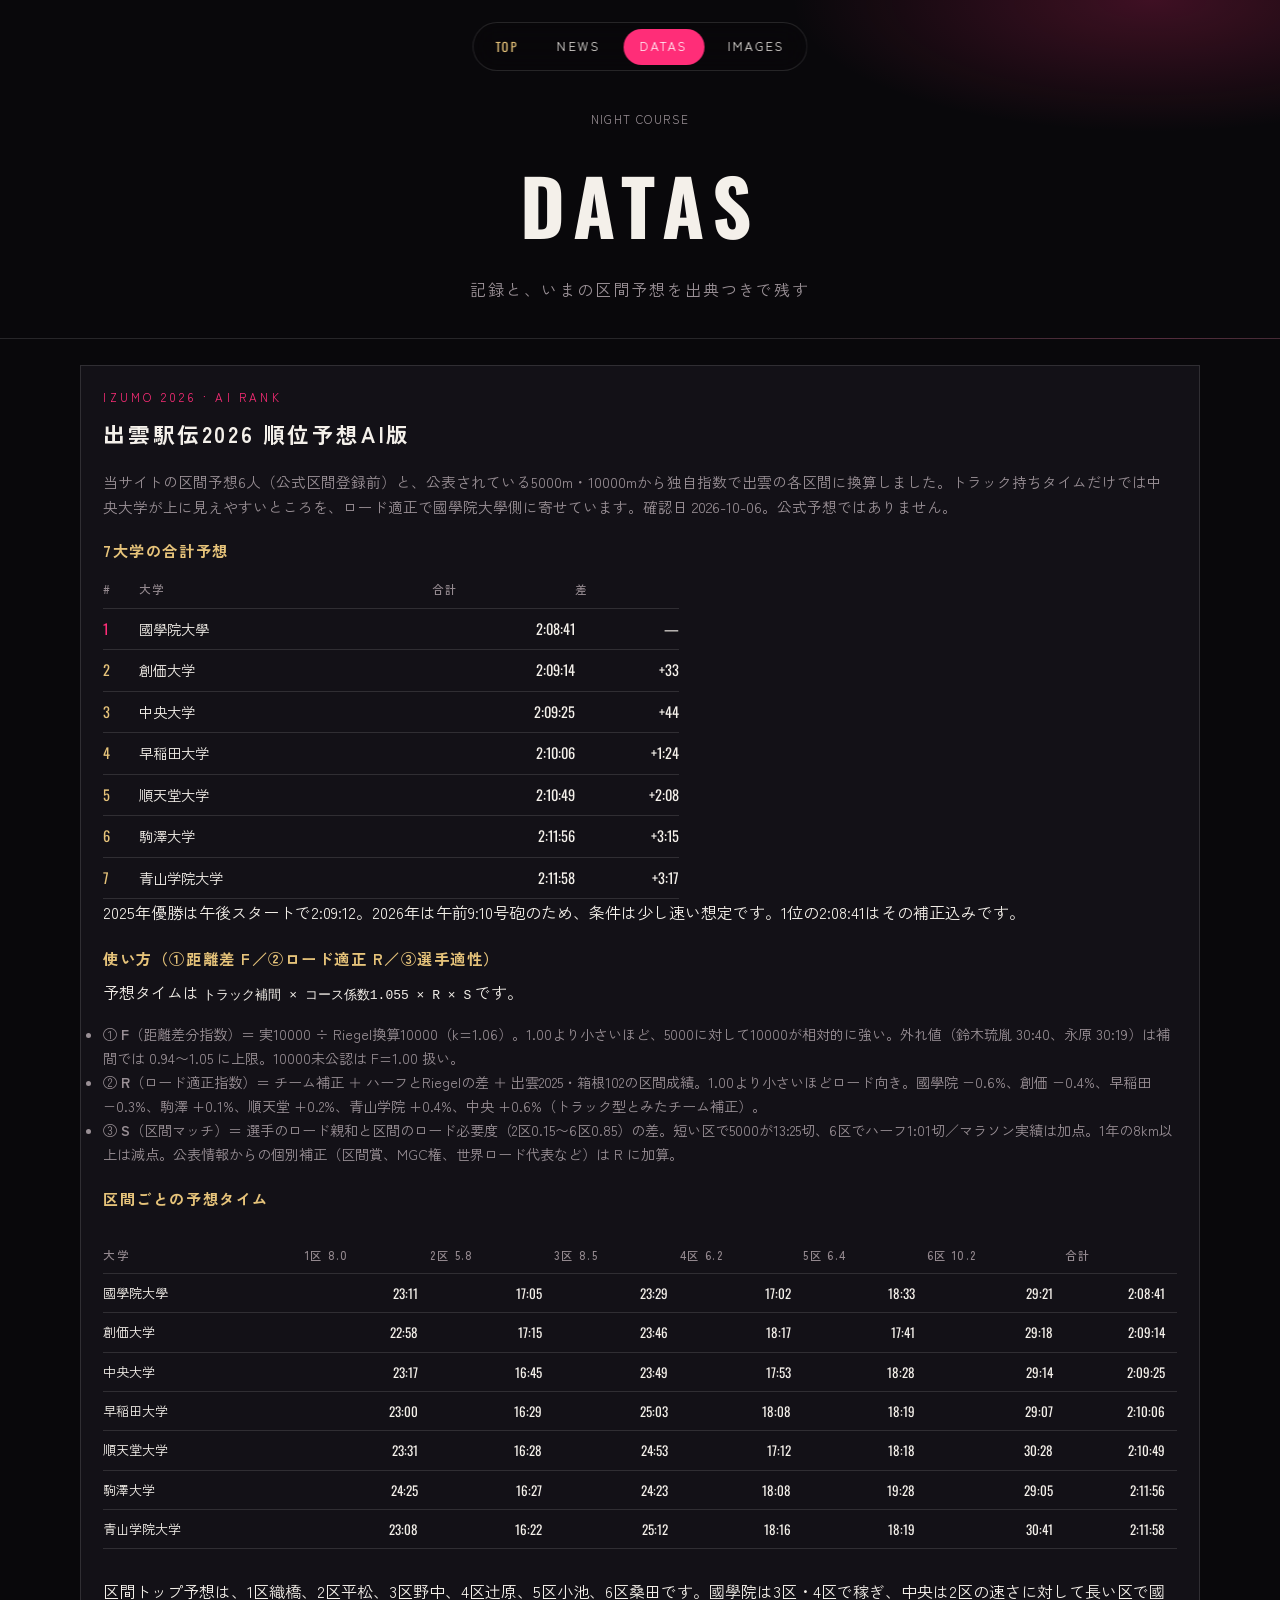
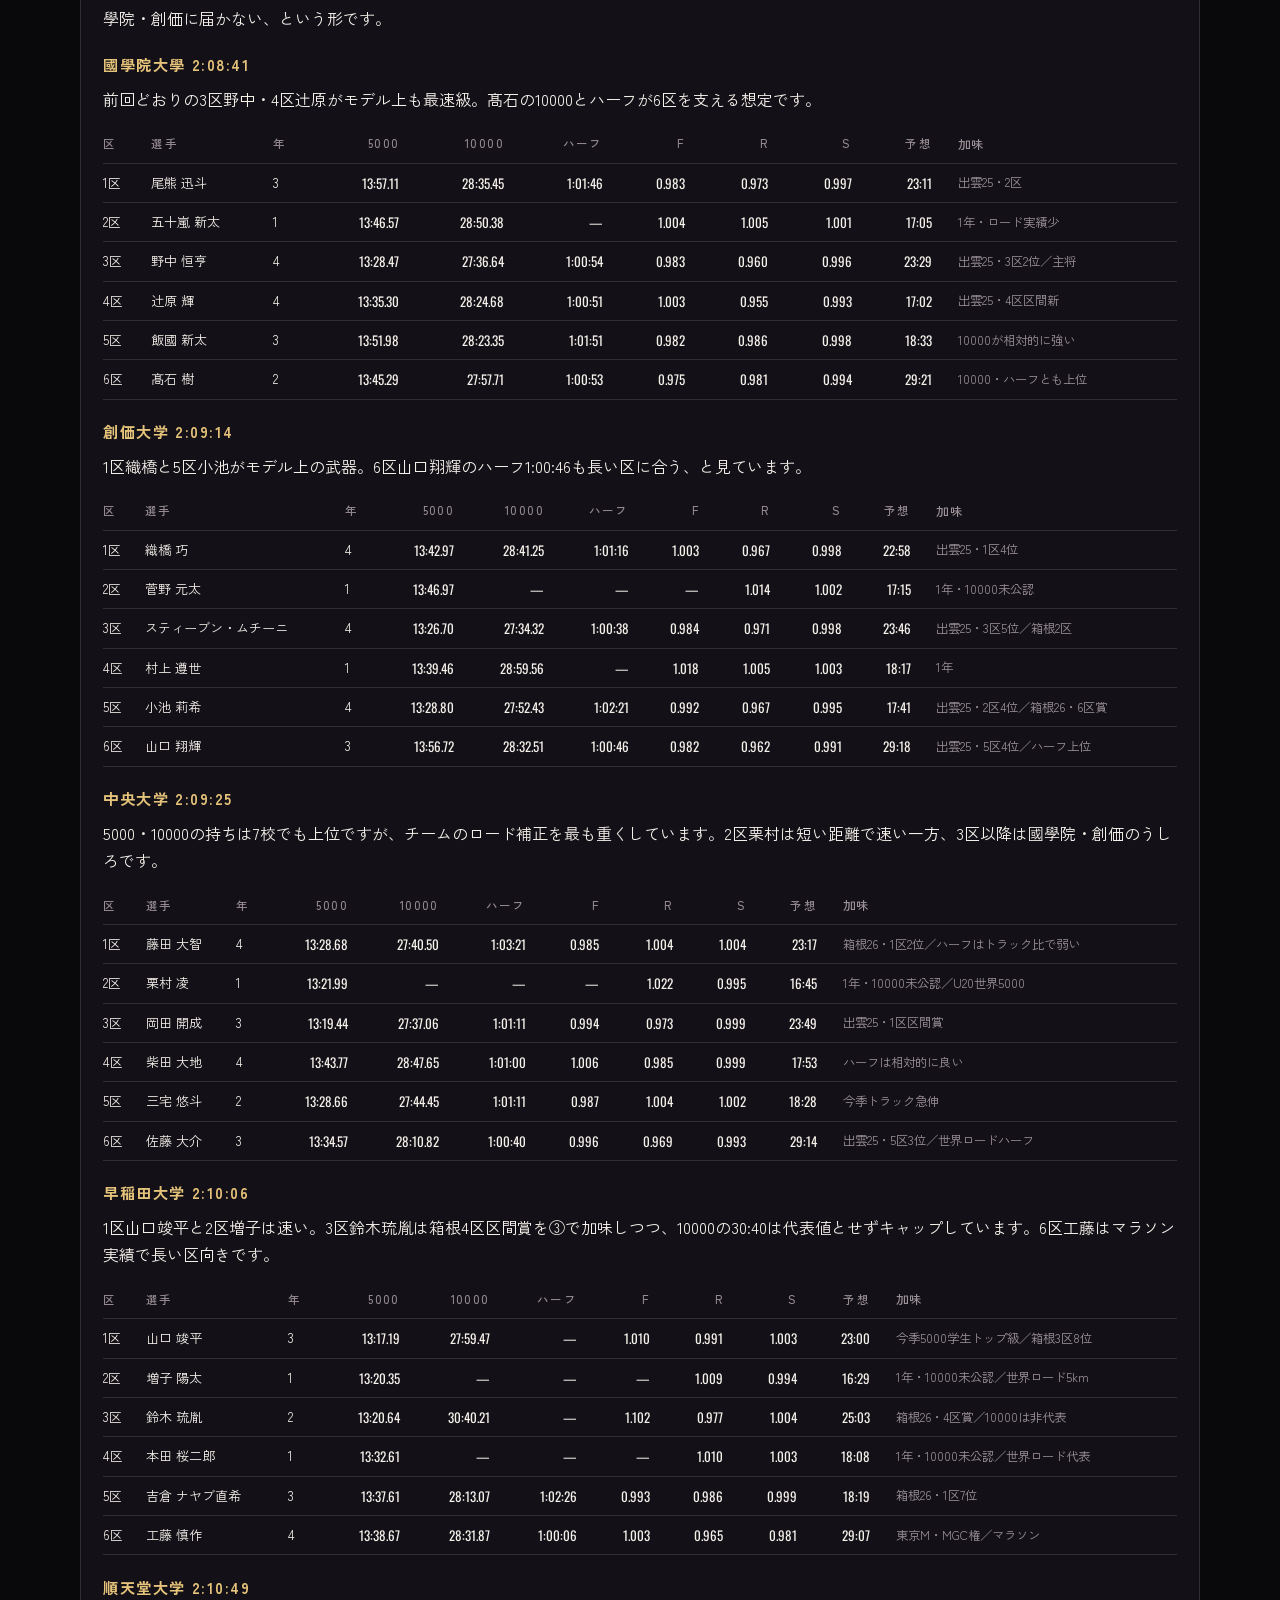
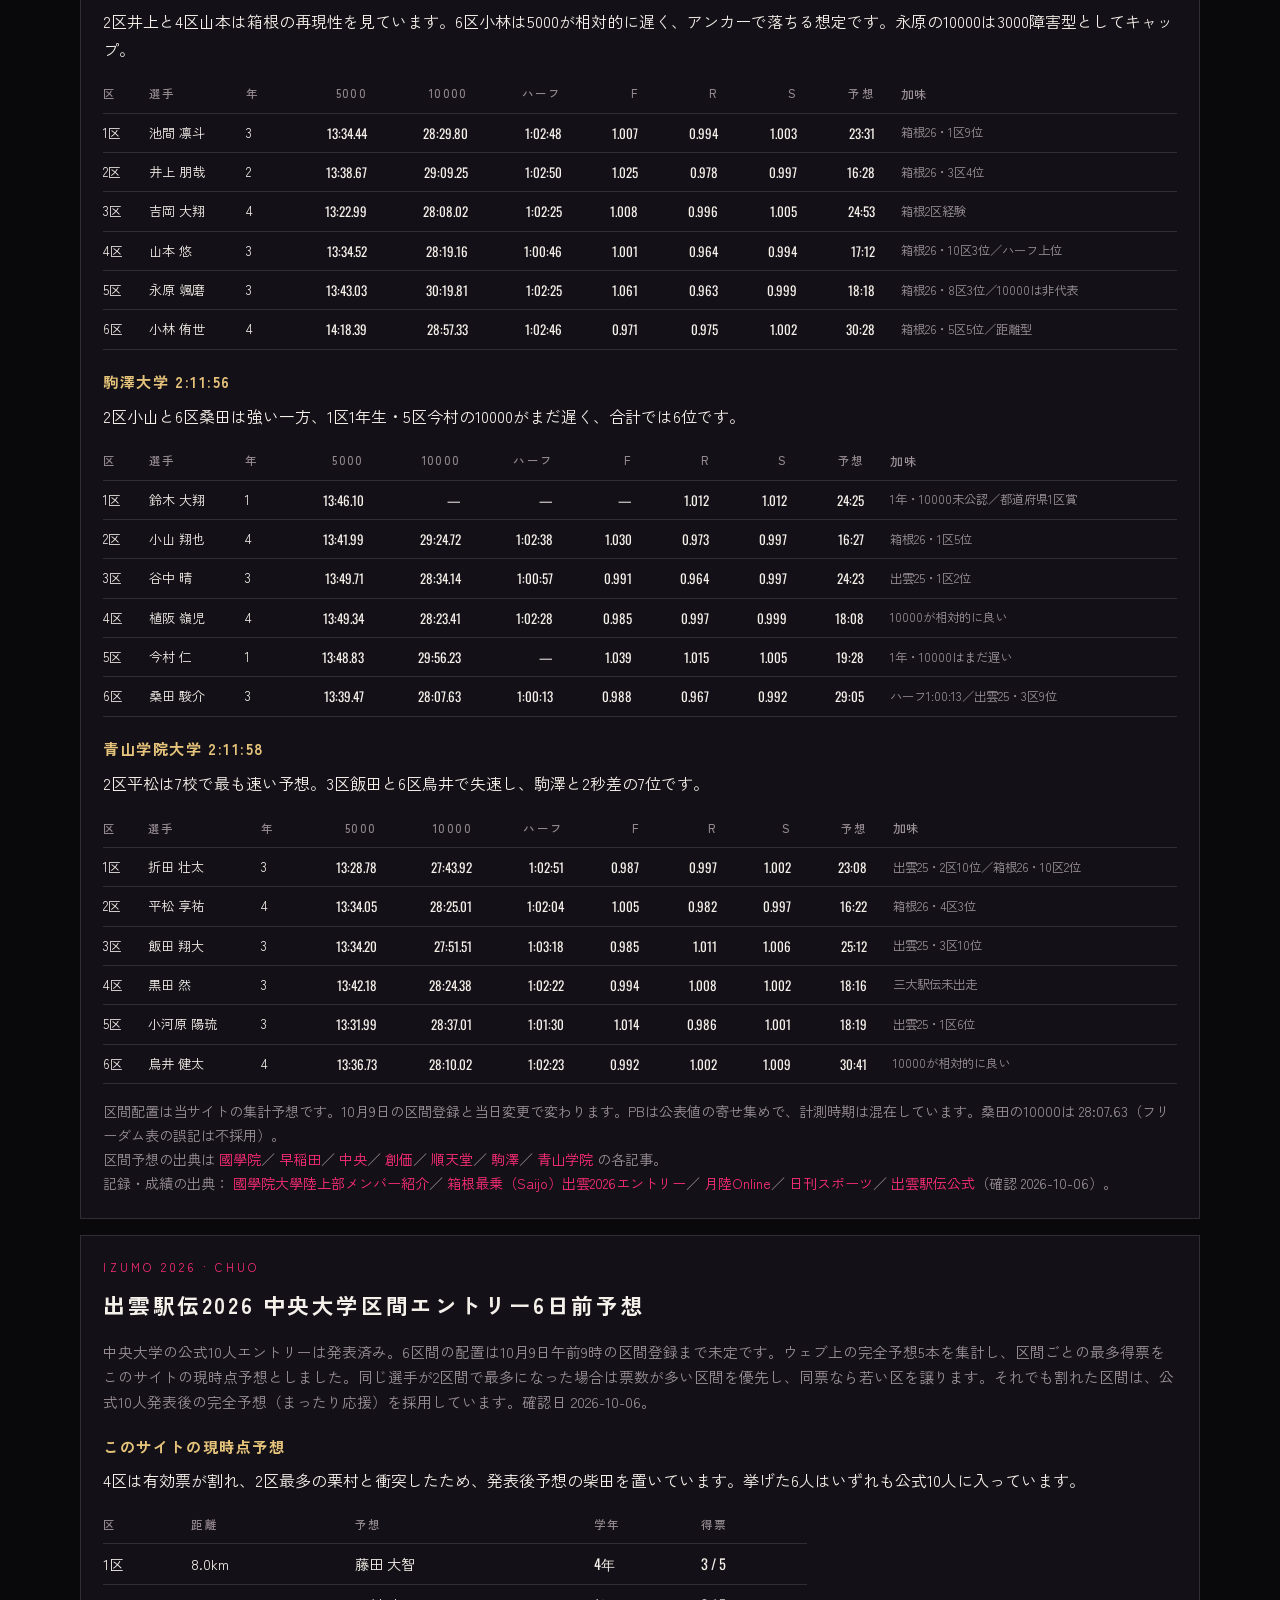
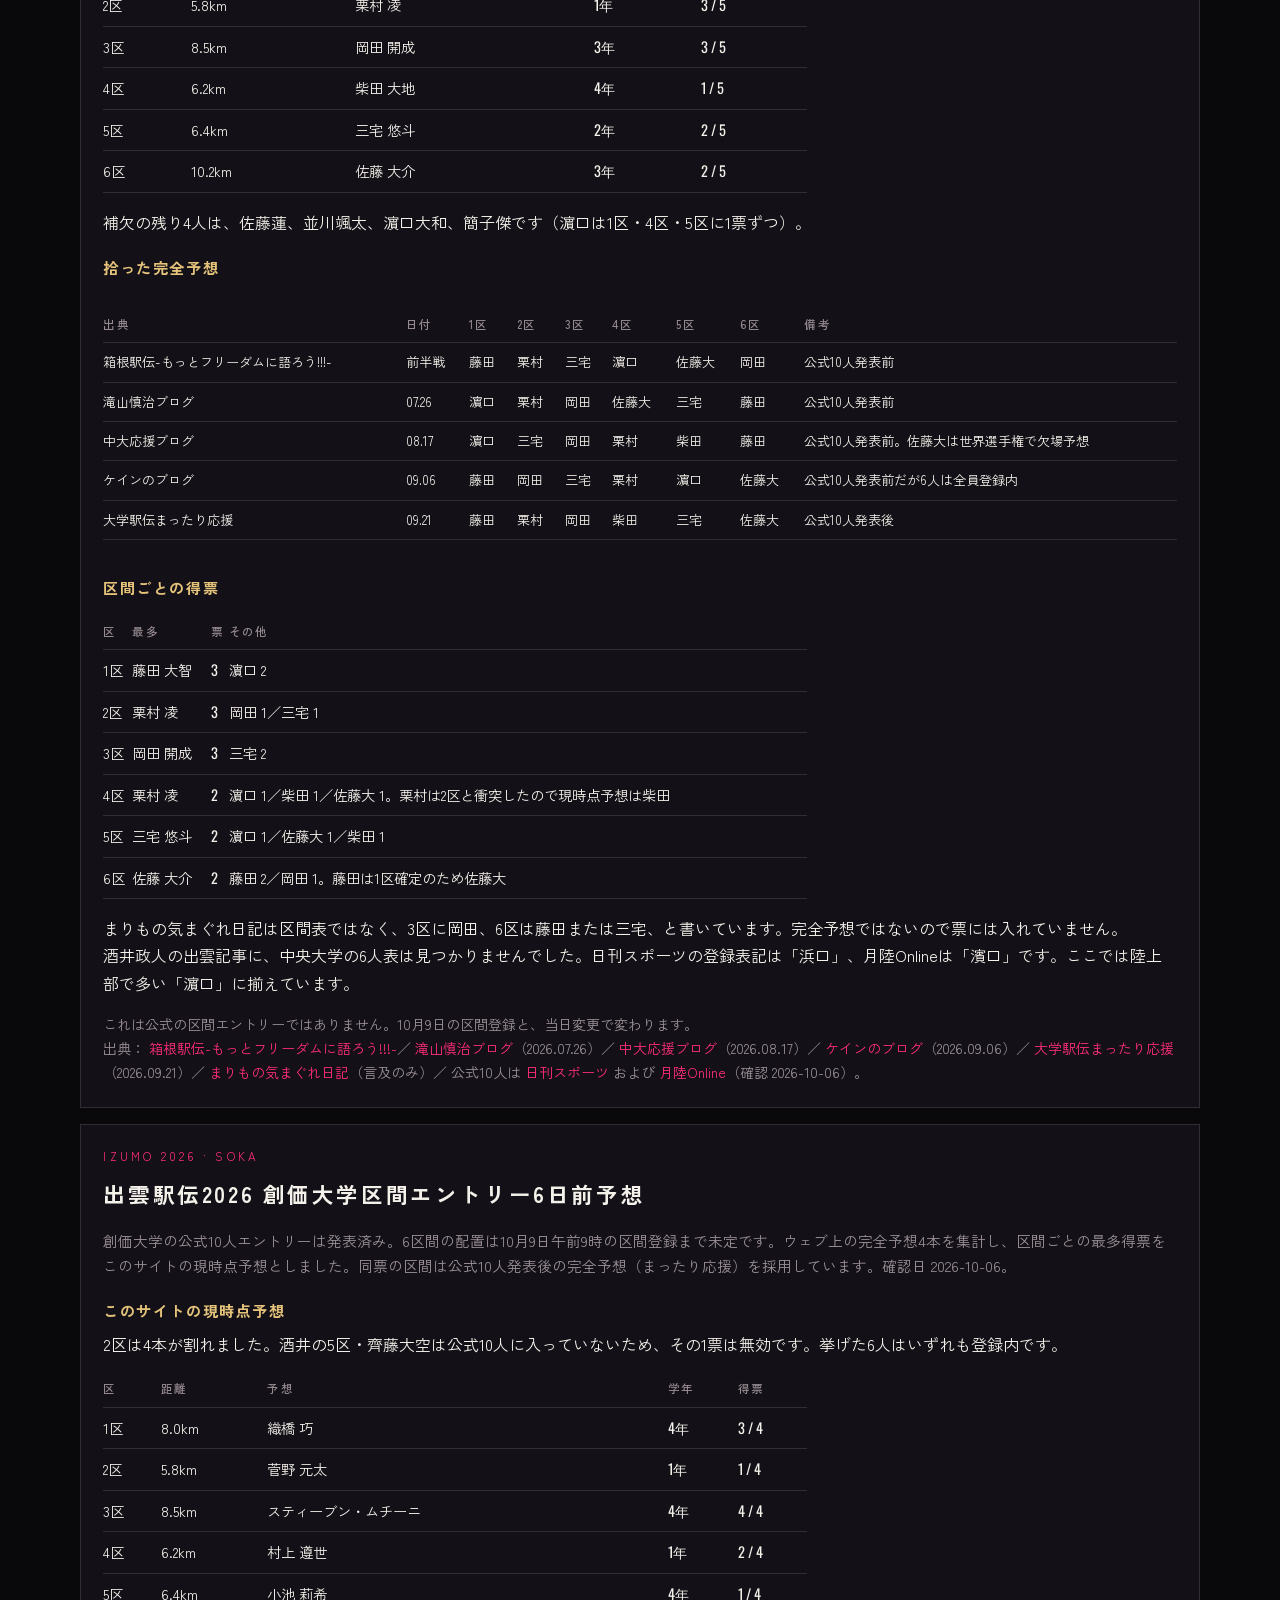
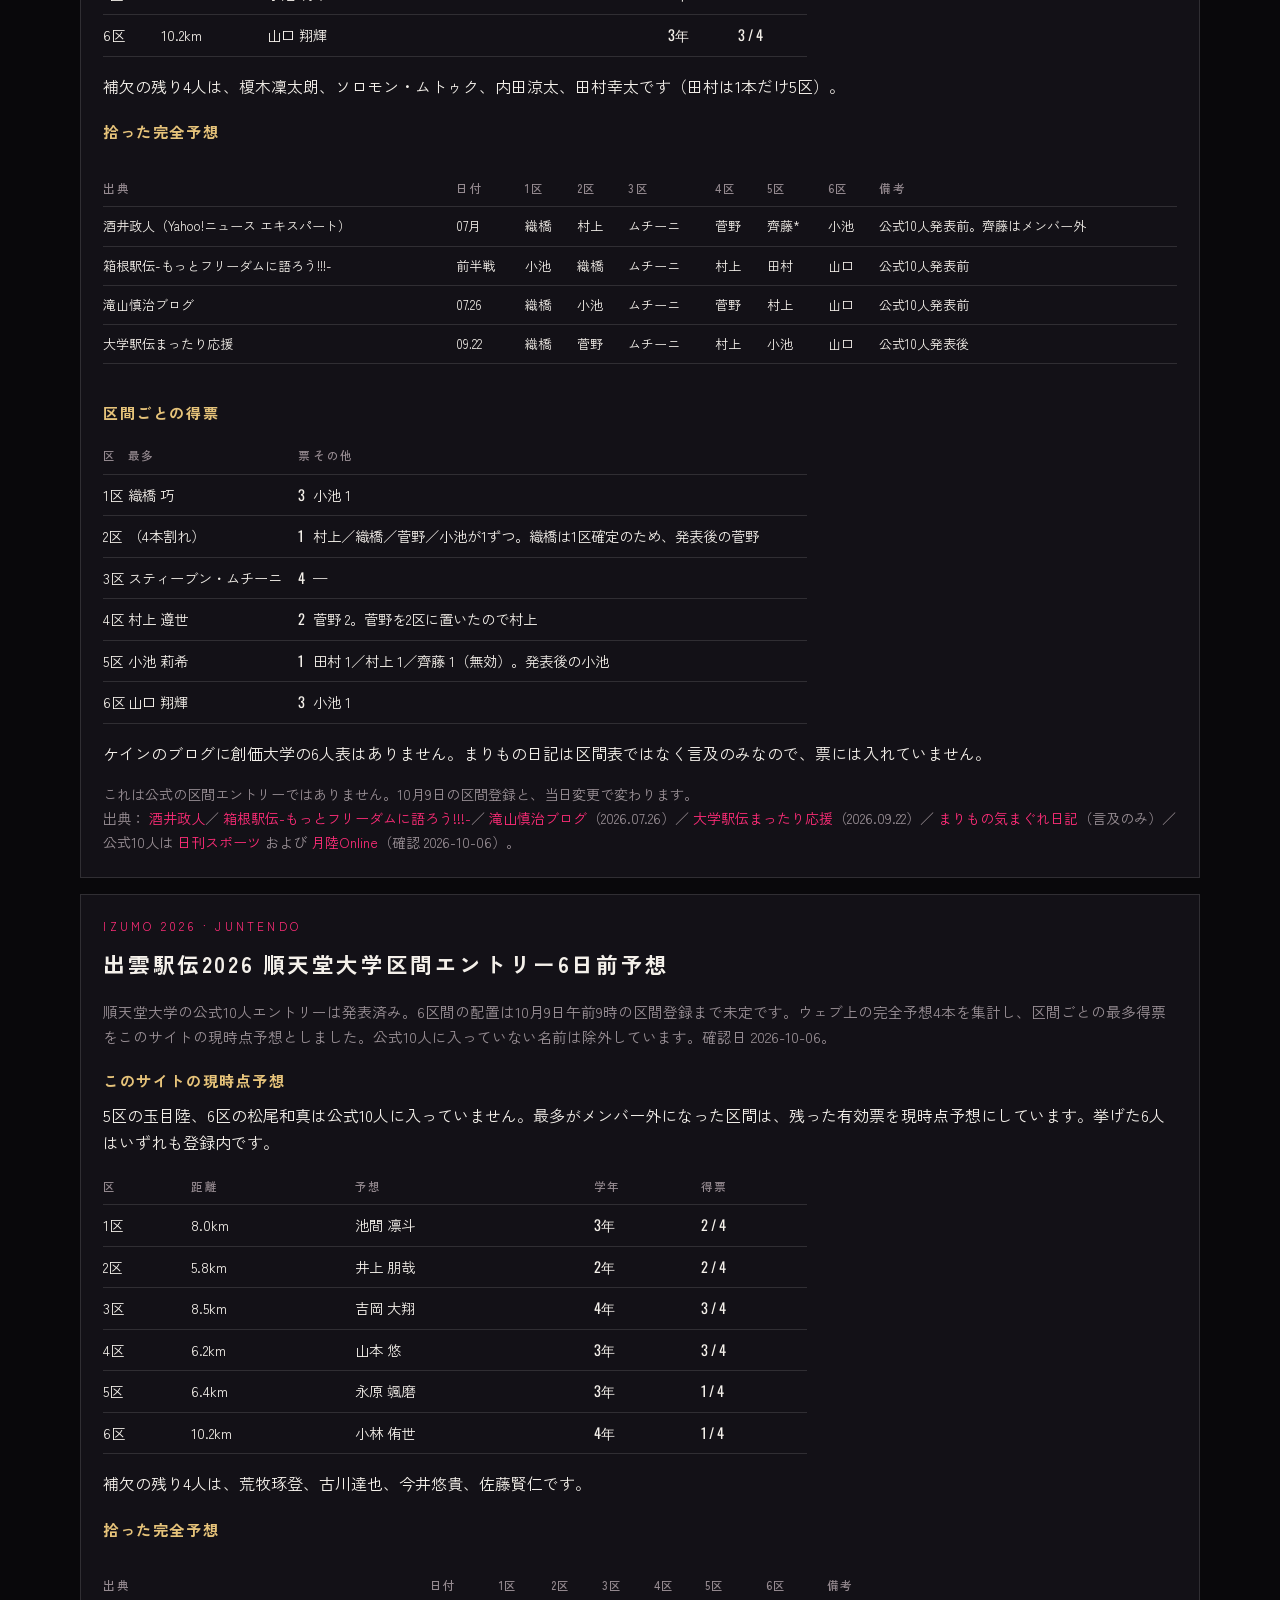
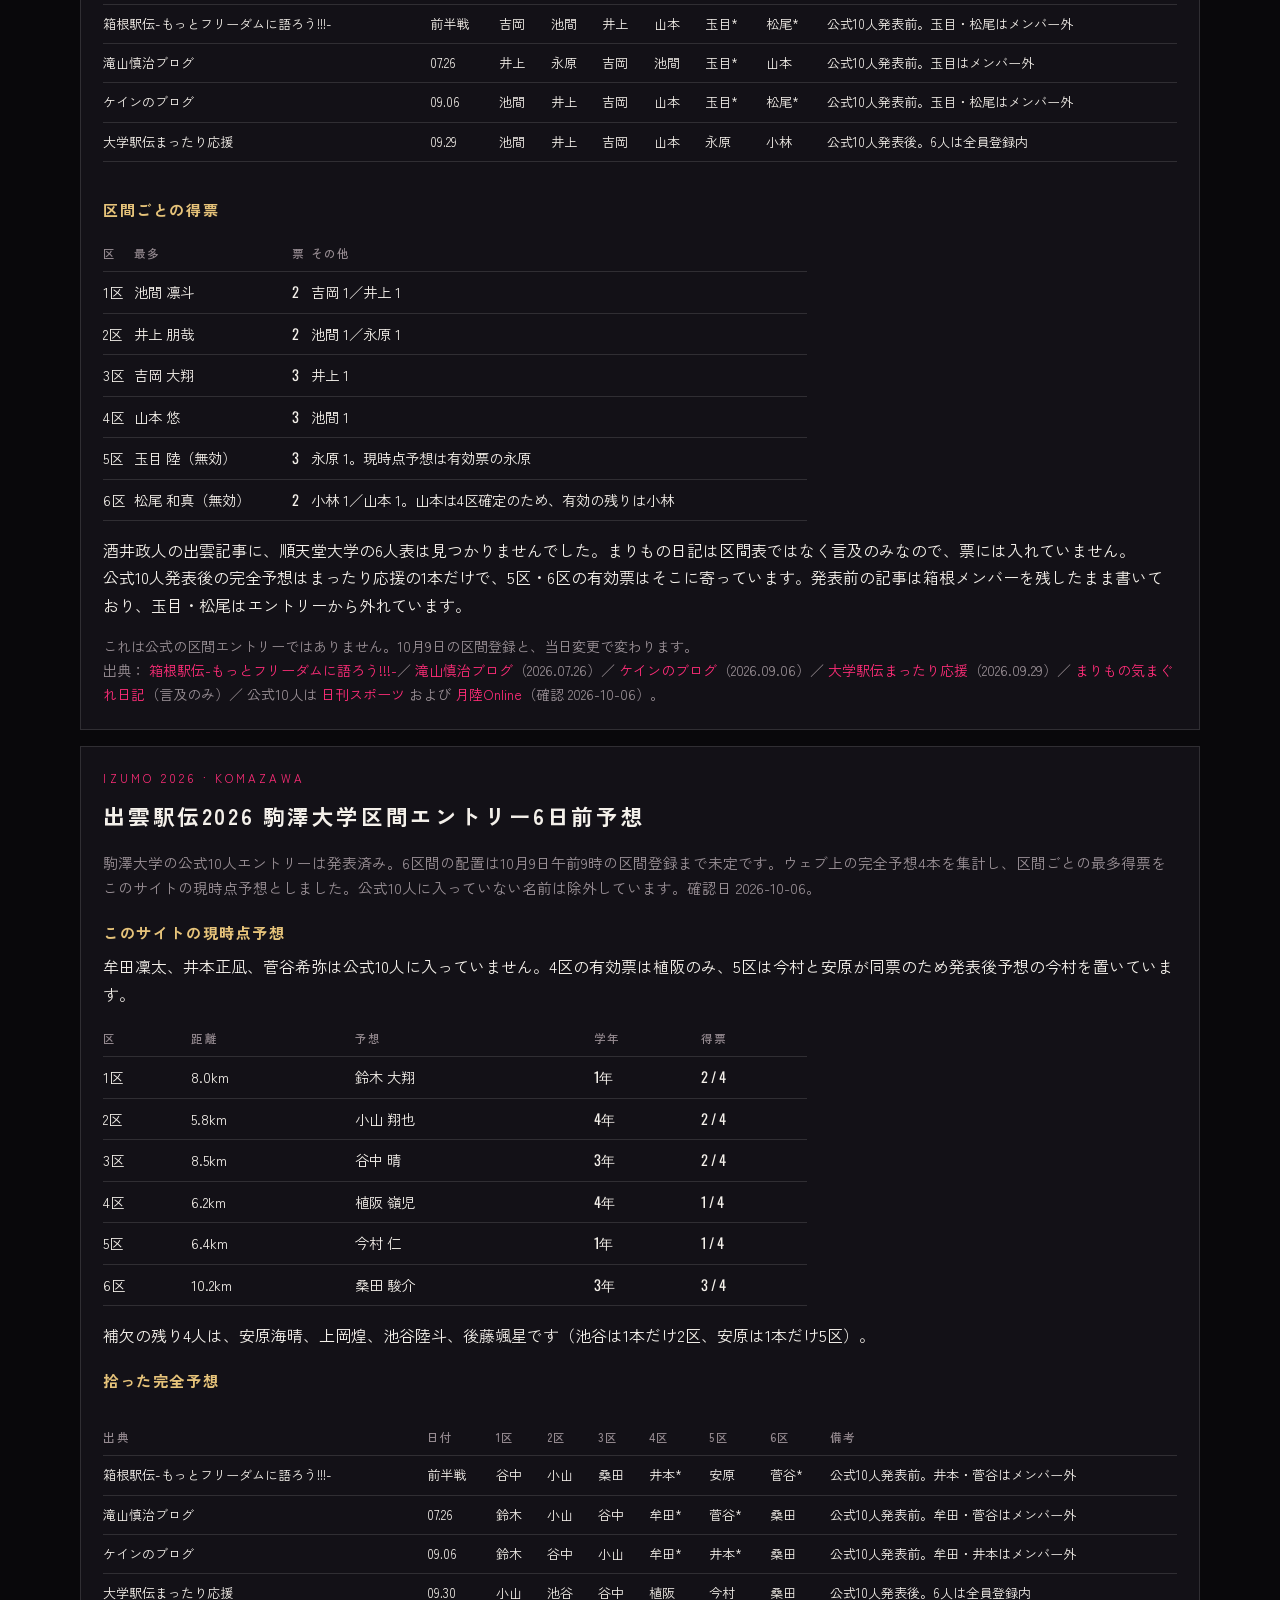
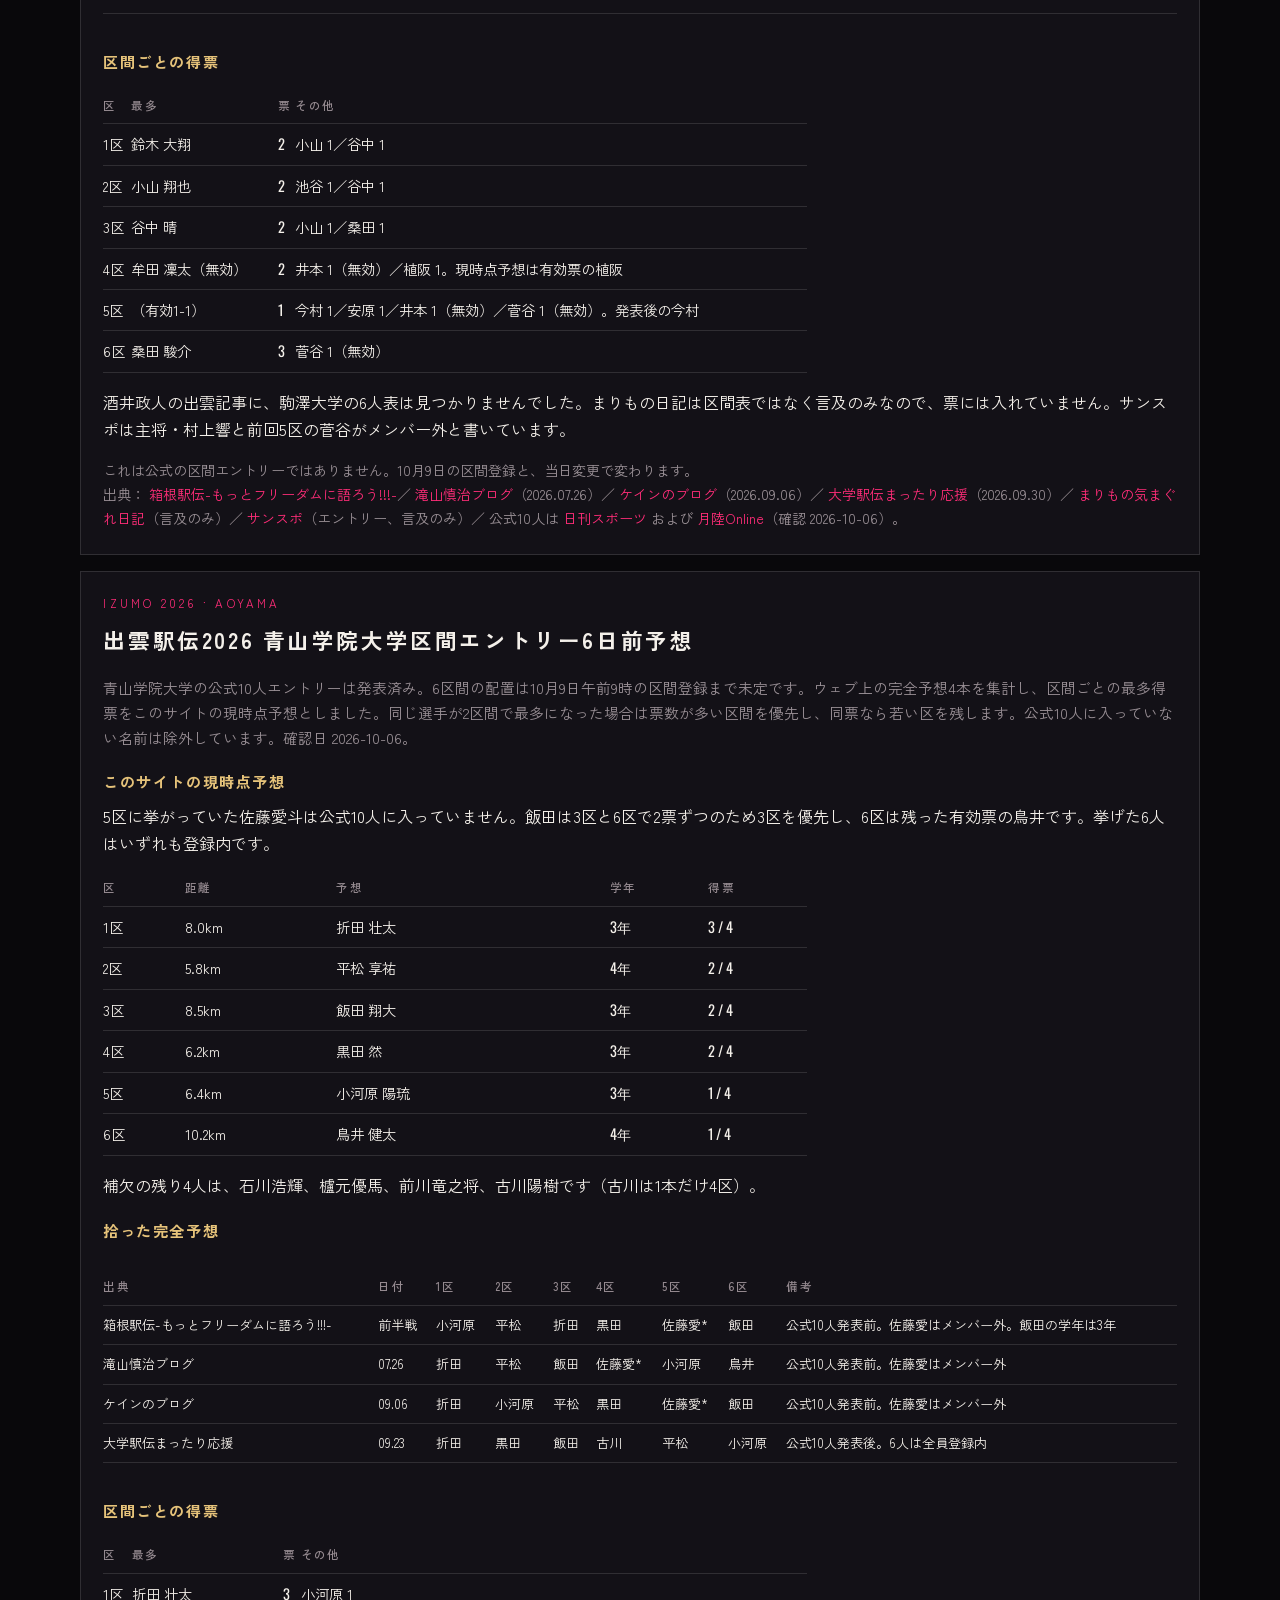
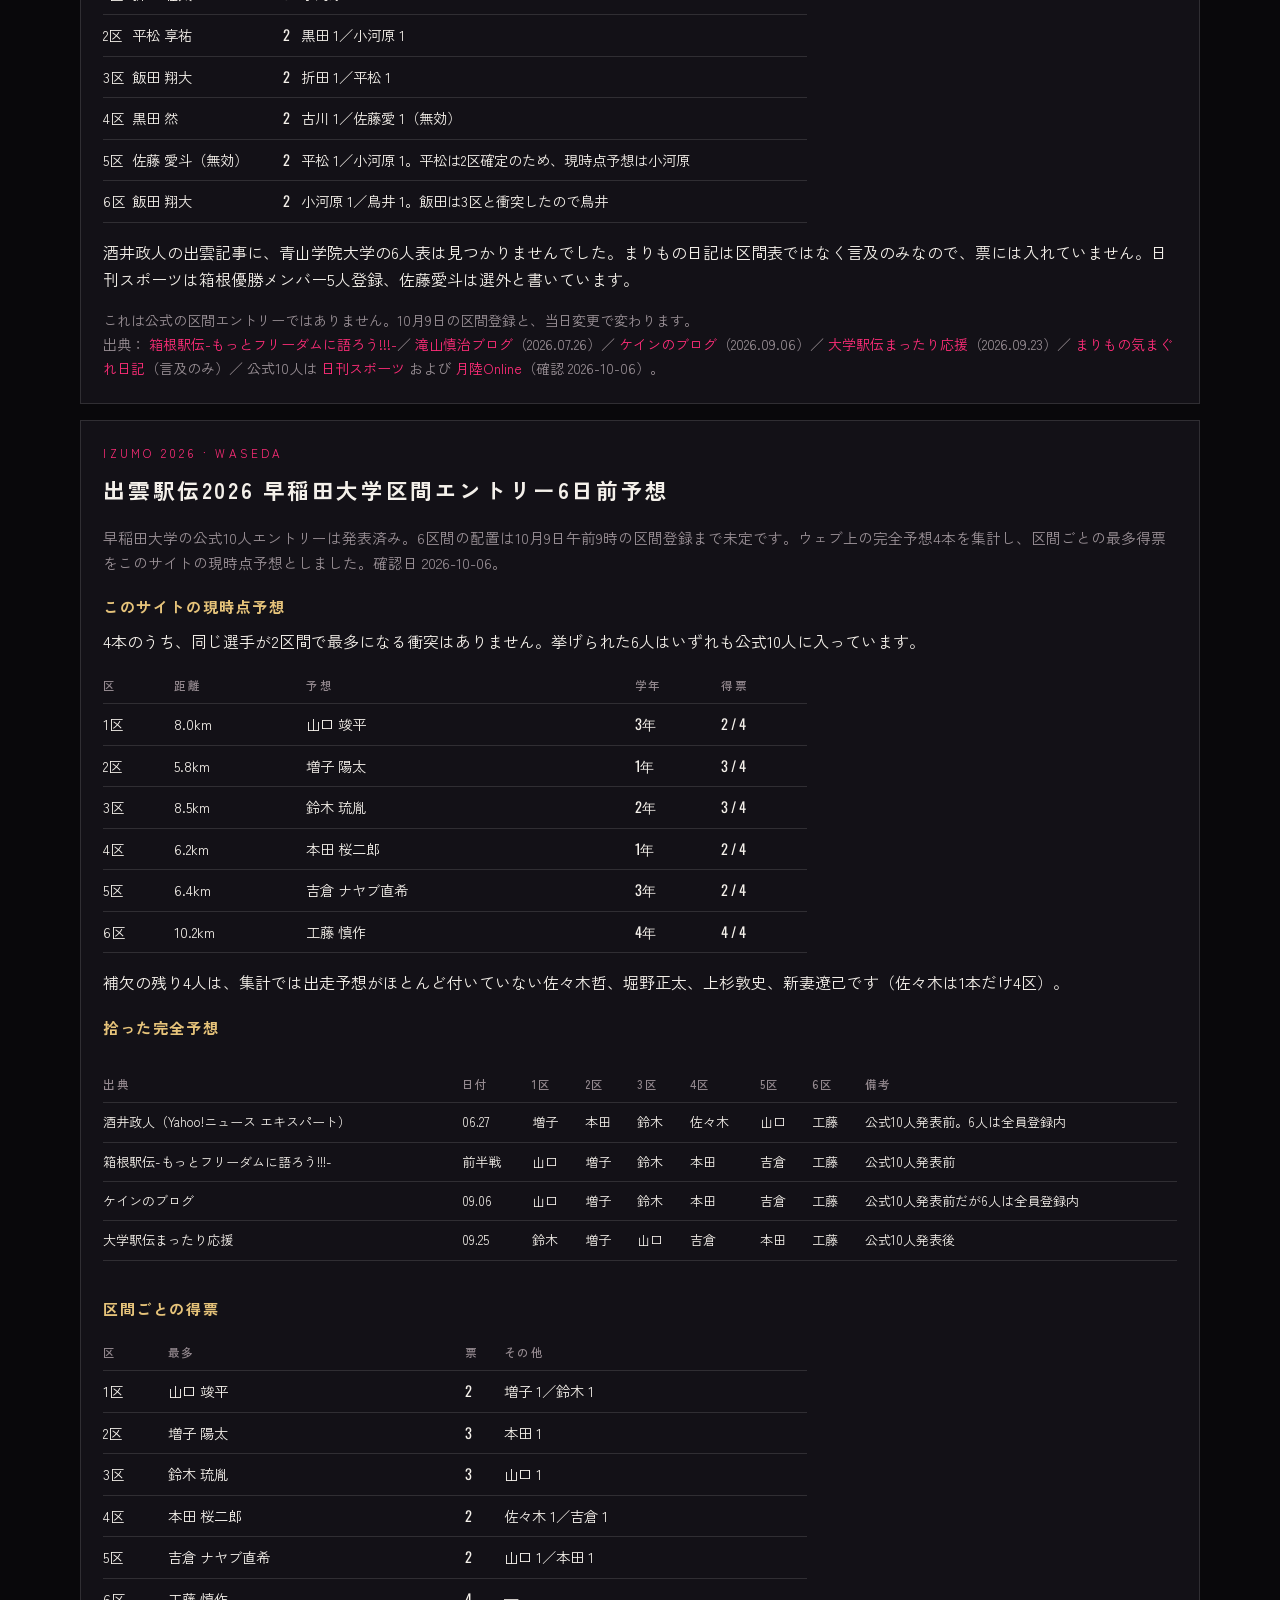
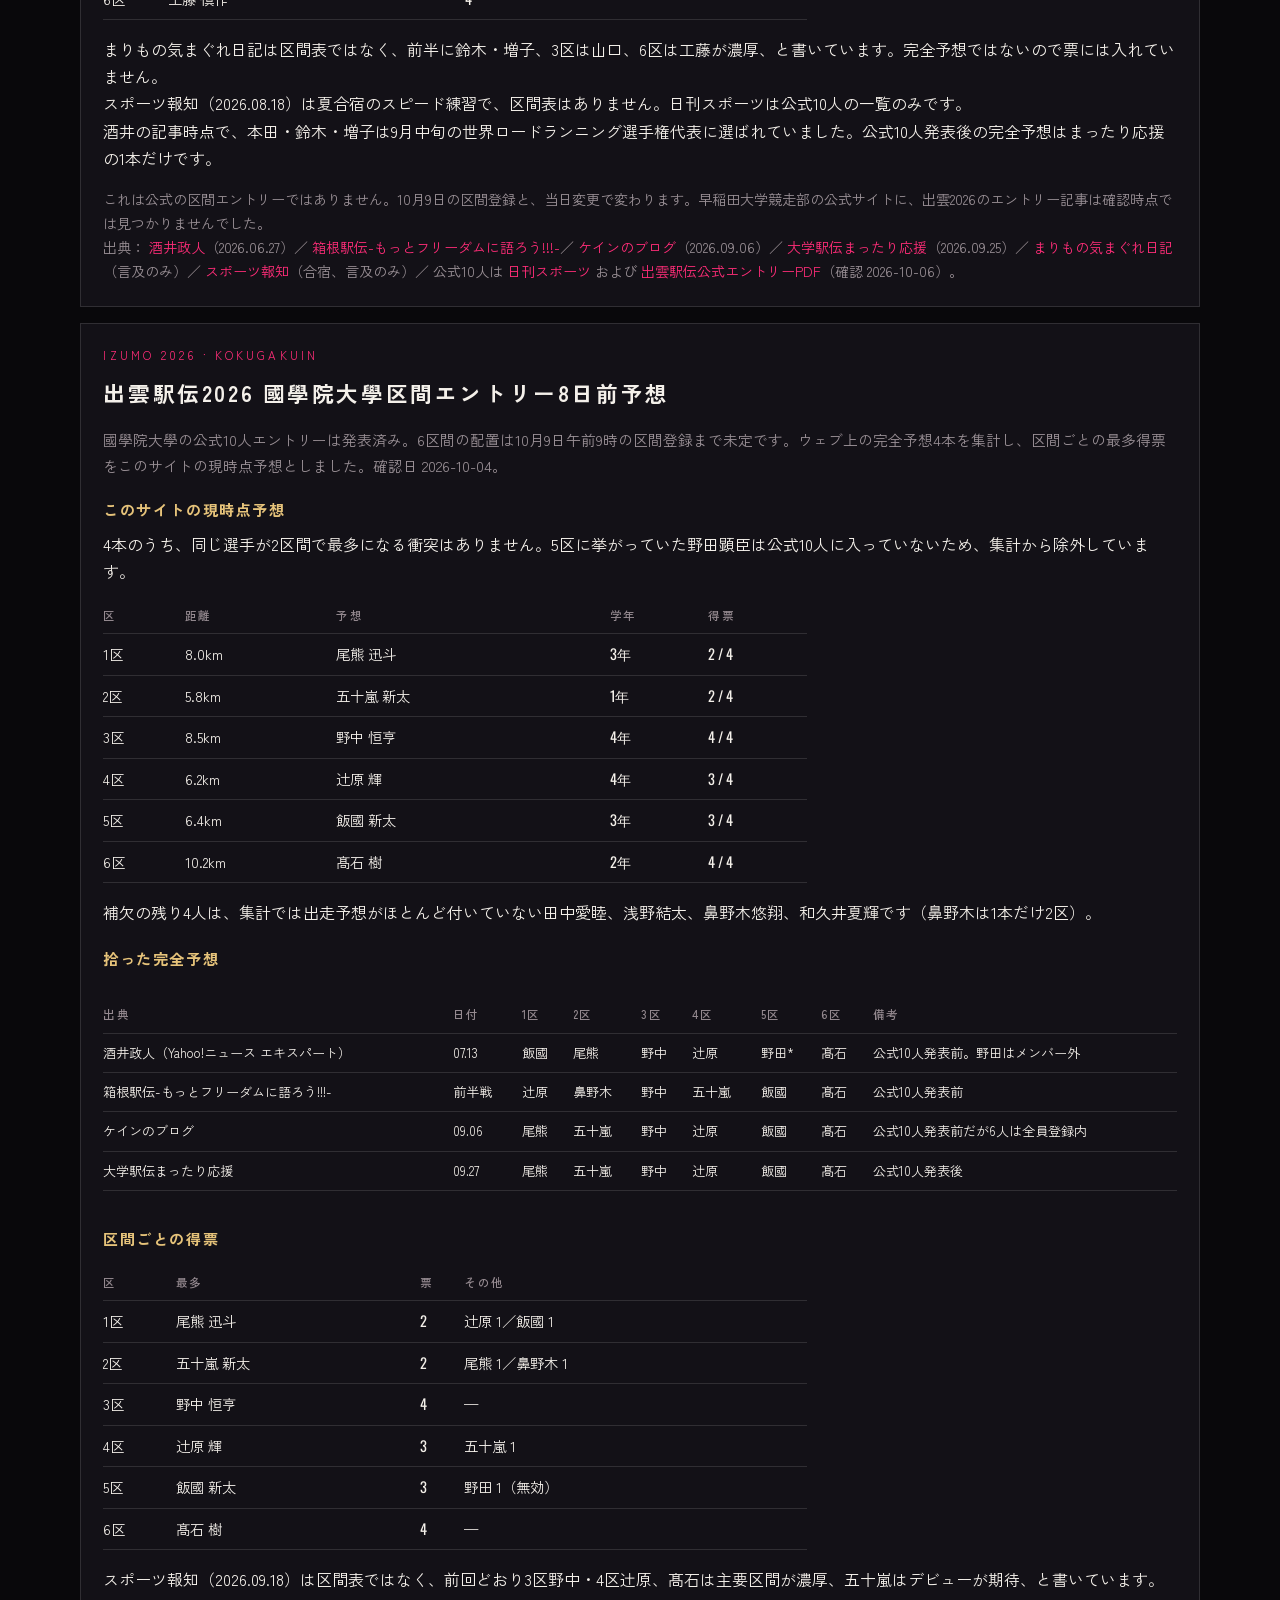
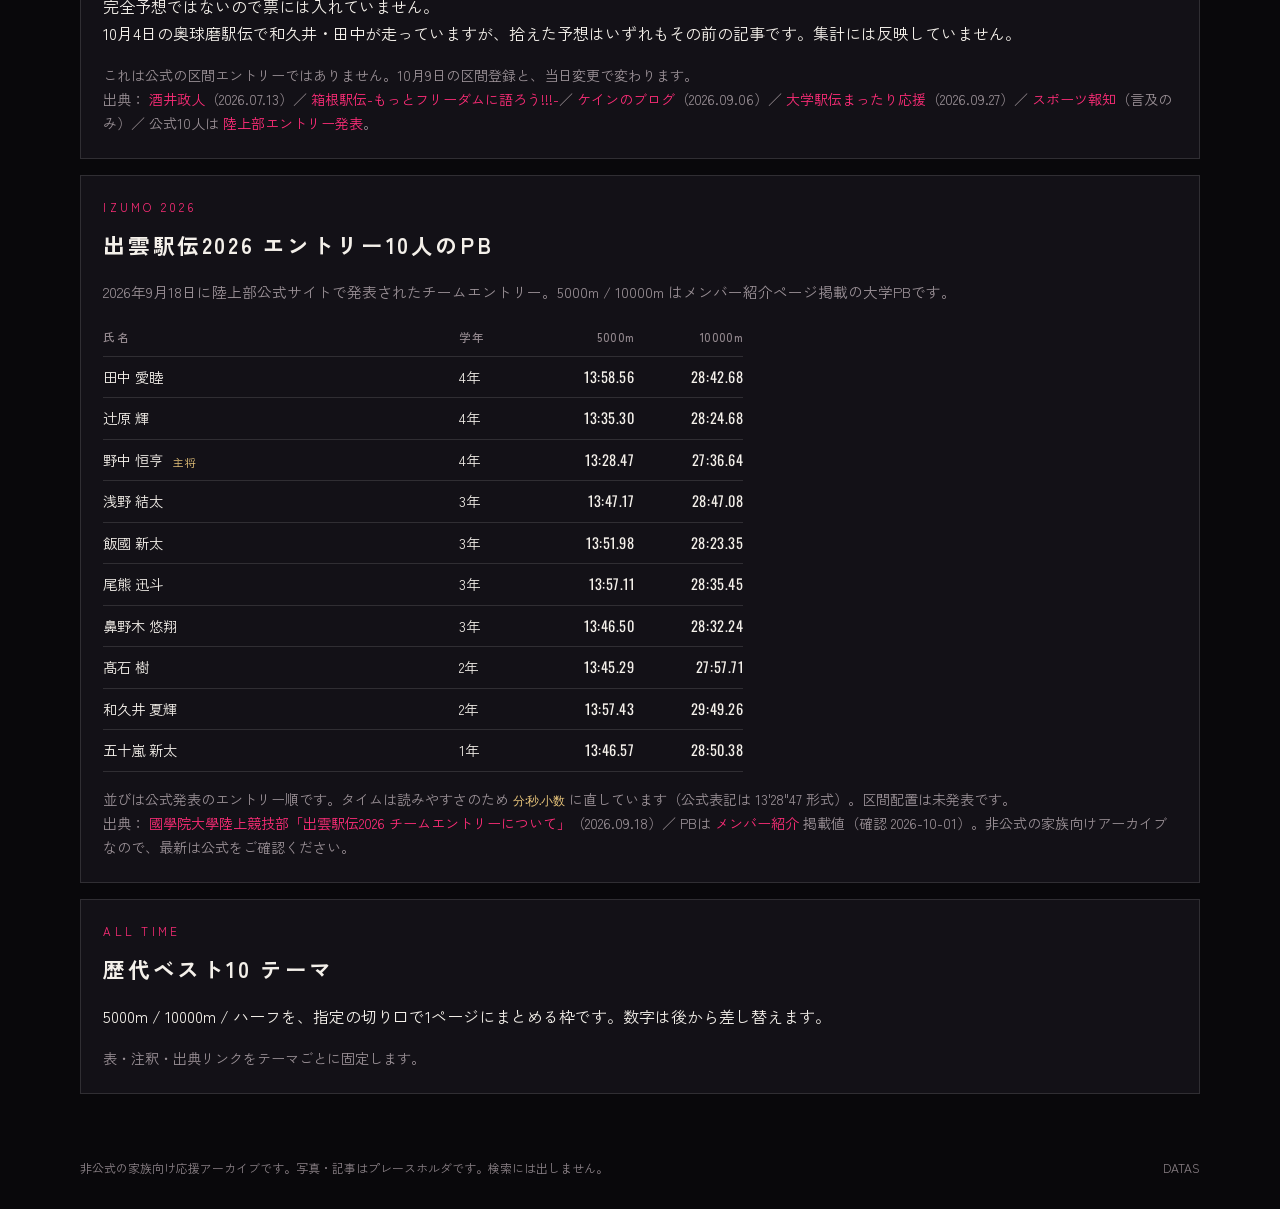
==== commit 85ecc401: "Add an Izumo 2026 AI ranking on DATAS that converts published 5k/10k and road-suitability indexes in" ====
--- a/datas/index.html
+++ b/datas/index.html
@@ -25,7 +25,300 @@
     <p>記録と、いまの区間予想を出典つきで残す</p>
   </header>
   <main class="page-body" id="content">
-    <section class="panel" id="izumo-chuo-order-2026">
+    <section class="panel" id="izumo-ai-rank-2026">
+      <p class="kicker">IZUMO 2026 · AI RANK</p>
+      <h2>出雲駅伝2026 順位予想AI版</h2>
+      <p class="lede">当サイトの区間予想6人（公式区間登録前）と、公表されている5000m・10000mから独自指数で出雲の各区間に換算しました。トラック持ちタイムだけでは中央大学が上に見えやすいところを、ロード適正で國學院大學側に寄せています。確認日 2026-10-06。公式予想ではありません。</p>
+
+      <h3>7大学の合計予想</h3>
+      <table class="rank-table">
+        <thead>
+          <tr>
+            <th>#</th>
+            <th>大学</th>
+            <th>合計</th>
+            <th>差</th>
+          </tr>
+        </thead>
+        <tbody>
+          <tr class="is-home"><td>1</td><td>國學院大學</td><td>2:08:41</td><td>—</td></tr>
+          <tr><td>2</td><td>創価大学</td><td>2:09:14</td><td>+33</td></tr>
+          <tr><td>3</td><td>中央大学</td><td>2:09:25</td><td>+44</td></tr>
+          <tr><td>4</td><td>早稲田大学</td><td>2:10:06</td><td>+1:24</td></tr>
+          <tr><td>5</td><td>順天堂大学</td><td>2:10:49</td><td>+2:08</td></tr>
+          <tr><td>6</td><td>駒澤大学</td><td>2:11:56</td><td>+3:15</td></tr>
+          <tr><td>7</td><td>青山学院大学</td><td>2:11:58</td><td>+3:17</td></tr>
+        </tbody>
+      </table>
+      <p>2025年優勝は午後スタートで2:09:12。2026年は午前9:10号砲のため、条件は少し速い想定です。1位の2:08:41はその補正込みです。</p>
+
+      <h3>使い方（①距離差 F／②ロード適正 R／③選手適性）</h3>
+      <p>予想タイムは <code>トラック補間 × コース係数1.055 × R × S</code> です。</p>
+      <ul class="note">
+        <li>① <strong>F</strong>（距離差分指数）＝ 実10000 ÷ Riegel換算10000（k=1.06）。1.00より小さいほど、5000に対して10000が相対的に強い。外れ値（鈴木琉胤 30:40、永原 30:19）は補間では 0.94〜1.05 に上限。10000未公認は F=1.00 扱い。</li>
+        <li>② <strong>R</strong>（ロード適正指数）＝ チーム補正 ＋ ハーフとRiegelの差 ＋ 出雲2025・箱根102の区間成績。1.00より小さいほどロード向き。國學院 −0.6%、創価 −0.4%、早稲田 −0.3%、駒澤 +0.1%、順天堂 +0.2%、青山学院 +0.4%、中央 +0.6%（トラック型とみたチーム補正）。</li>
+        <li>③ <strong>S</strong>（区間マッチ）＝ 選手のロード親和と区間のロード必要度（2区0.15〜6区0.85）の差。短い区で5000が13:25切、6区でハーフ1:01切／マラソン実績は加点。1年の8km以上は減点。公表情報からの個別補正（区間賞、MGC権、世界ロード代表など）は R に加算。</li>
+      </ul>
+
+      <h3>区間ごとの予想タイム</h3>
+      <div class="table-scroll">
+        <table class="pred-matrix sec-matrix">
+          <thead>
+            <tr>
+              <th>大学</th>
+              <th>1区 8.0</th>
+              <th>2区 5.8</th>
+              <th>3区 8.5</th>
+              <th>4区 6.2</th>
+              <th>5区 6.4</th>
+              <th>6区 10.2</th>
+              <th>合計</th>
+            </tr>
+          </thead>
+          <tbody>
+            <tr><td>國學院大學</td><td>23:11</td><td>17:05</td><td>23:29</td><td>17:02</td><td>18:33</td><td>29:21</td><td>2:08:41</td></tr>
+            <tr><td>創価大学</td><td>22:58</td><td>17:15</td><td>23:46</td><td>18:17</td><td>17:41</td><td>29:18</td><td>2:09:14</td></tr>
+            <tr><td>中央大学</td><td>23:17</td><td>16:45</td><td>23:49</td><td>17:53</td><td>18:28</td><td>29:14</td><td>2:09:25</td></tr>
+            <tr><td>早稲田大学</td><td>23:00</td><td>16:29</td><td>25:03</td><td>18:08</td><td>18:19</td><td>29:07</td><td>2:10:06</td></tr>
+            <tr><td>順天堂大学</td><td>23:31</td><td>16:28</td><td>24:53</td><td>17:12</td><td>18:18</td><td>30:28</td><td>2:10:49</td></tr>
+            <tr><td>駒澤大学</td><td>24:25</td><td>16:27</td><td>24:23</td><td>18:08</td><td>19:28</td><td>29:05</td><td>2:11:56</td></tr>
+            <tr><td>青山学院大学</td><td>23:08</td><td>16:22</td><td>25:12</td><td>18:16</td><td>18:19</td><td>30:41</td><td>2:11:58</td></tr>
+          </tbody>
+        </table>
+      </div>
+      <p>区間トップ予想は、1区織橋、2区平松、3区野中、4区辻原、5区小池、6区桑田です。國學院は3区・4区で稼ぎ、中央は2区の速さに対して長い区で國學院・創価に届かない、という形です。</p>
+
+      <h3>國學院大學 2:08:41</h3>
+      <p>前回どおりの3区野中・4区辻原がモデル上も最速級。髙石の10000とハーフが6区を支える想定です。</p>
+      <div class="table-scroll">
+        <table class="idx-table">
+          <thead>
+            <tr>
+              <th>区</th>
+              <th>選手</th>
+              <th>年</th>
+              <th>5000</th>
+              <th>10000</th>
+              <th>ハーフ</th>
+              <th>F</th>
+              <th>R</th>
+              <th>S</th>
+              <th>予想</th>
+              <th>加味</th>
+            </tr>
+          </thead>
+          <tbody>
+            <tr><td>1区</td><td>尾熊 迅斗</td><td>3</td><td>13:57.11</td><td>28:35.45</td><td>1:01:46</td><td>0.983</td><td>0.973</td><td>0.997</td><td>23:11</td><td>出雲25・2区</td></tr>
+            <tr><td>2区</td><td>五十嵐 新太</td><td>1</td><td>13:46.57</td><td>28:50.38</td><td>—</td><td>1.004</td><td>1.005</td><td>1.001</td><td>17:05</td><td>1年・ロード実績少</td></tr>
+            <tr><td>3区</td><td>野中 恒亨</td><td>4</td><td>13:28.47</td><td>27:36.64</td><td>1:00:54</td><td>0.983</td><td>0.960</td><td>0.996</td><td>23:29</td><td>出雲25・3区2位／主将</td></tr>
+            <tr><td>4区</td><td>辻原 輝</td><td>4</td><td>13:35.30</td><td>28:24.68</td><td>1:00:51</td><td>1.003</td><td>0.955</td><td>0.993</td><td>17:02</td><td>出雲25・4区区間新</td></tr>
+            <tr><td>5区</td><td>飯國 新太</td><td>3</td><td>13:51.98</td><td>28:23.35</td><td>1:01:51</td><td>0.982</td><td>0.986</td><td>0.998</td><td>18:33</td><td>10000が相対的に強い</td></tr>
+            <tr><td>6区</td><td>髙石 樹</td><td>2</td><td>13:45.29</td><td>27:57.71</td><td>1:00:53</td><td>0.975</td><td>0.981</td><td>0.994</td><td>29:21</td><td>10000・ハーフとも上位</td></tr>
+          </tbody>
+        </table>
+      </div>
+
+      <h3>創価大学 2:09:14</h3>
+      <p>1区織橋と5区小池がモデル上の武器。6区山口翔輝のハーフ1:00:46も長い区に合う、と見ています。</p>
+      <div class="table-scroll">
+        <table class="idx-table">
+          <thead>
+            <tr>
+              <th>区</th>
+              <th>選手</th>
+              <th>年</th>
+              <th>5000</th>
+              <th>10000</th>
+              <th>ハーフ</th>
+              <th>F</th>
+              <th>R</th>
+              <th>S</th>
+              <th>予想</th>
+              <th>加味</th>
+            </tr>
+          </thead>
+          <tbody>
+            <tr><td>1区</td><td>織橋 巧</td><td>4</td><td>13:42.97</td><td>28:41.25</td><td>1:01:16</td><td>1.003</td><td>0.967</td><td>0.998</td><td>22:58</td><td>出雲25・1区4位</td></tr>
+            <tr><td>2区</td><td>菅野 元太</td><td>1</td><td>13:46.97</td><td>—</td><td>—</td><td>—</td><td>1.014</td><td>1.002</td><td>17:15</td><td>1年・10000未公認</td></tr>
+            <tr><td>3区</td><td>スティーブン・ムチーニ</td><td>4</td><td>13:26.70</td><td>27:34.32</td><td>1:00:38</td><td>0.984</td><td>0.971</td><td>0.998</td><td>23:46</td><td>出雲25・3区5位／箱根2区</td></tr>
+            <tr><td>4区</td><td>村上 遵世</td><td>1</td><td>13:39.46</td><td>28:59.56</td><td>—</td><td>1.018</td><td>1.005</td><td>1.003</td><td>18:17</td><td>1年</td></tr>
+            <tr><td>5区</td><td>小池 莉希</td><td>4</td><td>13:28.80</td><td>27:52.43</td><td>1:02:21</td><td>0.992</td><td>0.967</td><td>0.995</td><td>17:41</td><td>出雲25・2区4位／箱根26・6区賞</td></tr>
+            <tr><td>6区</td><td>山口 翔輝</td><td>3</td><td>13:56.72</td><td>28:32.51</td><td>1:00:46</td><td>0.982</td><td>0.962</td><td>0.991</td><td>29:18</td><td>出雲25・5区4位／ハーフ上位</td></tr>
+          </tbody>
+        </table>
+      </div>
+
+      <h3>中央大学 2:09:25</h3>
+      <p>5000・10000の持ちは7校でも上位ですが、チームのロード補正を最も重くしています。2区栗村は短い距離で速い一方、3区以降は國學院・創価のうしろです。</p>
+      <div class="table-scroll">
+        <table class="idx-table">
+          <thead>
+            <tr>
+              <th>区</th>
+              <th>選手</th>
+              <th>年</th>
+              <th>5000</th>
+              <th>10000</th>
+              <th>ハーフ</th>
+              <th>F</th>
+              <th>R</th>
+              <th>S</th>
+              <th>予想</th>
+              <th>加味</th>
+            </tr>
+          </thead>
+          <tbody>
+            <tr><td>1区</td><td>藤田 大智</td><td>4</td><td>13:28.68</td><td>27:40.50</td><td>1:03:21</td><td>0.985</td><td>1.004</td><td>1.004</td><td>23:17</td><td>箱根26・1区2位／ハーフはトラック比で弱い</td></tr>
+            <tr><td>2区</td><td>栗村 凌</td><td>1</td><td>13:21.99</td><td>—</td><td>—</td><td>—</td><td>1.022</td><td>0.995</td><td>16:45</td><td>1年・10000未公認／U20世界5000</td></tr>
+            <tr><td>3区</td><td>岡田 開成</td><td>3</td><td>13:19.44</td><td>27:37.06</td><td>1:01:11</td><td>0.994</td><td>0.973</td><td>0.999</td><td>23:49</td><td>出雲25・1区区間賞</td></tr>
+            <tr><td>4区</td><td>柴田 大地</td><td>4</td><td>13:43.77</td><td>28:47.65</td><td>1:01:00</td><td>1.006</td><td>0.985</td><td>0.999</td><td>17:53</td><td>ハーフは相対的に良い</td></tr>
+            <tr><td>5区</td><td>三宅 悠斗</td><td>2</td><td>13:28.66</td><td>27:44.45</td><td>1:01:11</td><td>0.987</td><td>1.004</td><td>1.002</td><td>18:28</td><td>今季トラック急伸</td></tr>
+            <tr><td>6区</td><td>佐藤 大介</td><td>3</td><td>13:34.57</td><td>28:10.82</td><td>1:00:40</td><td>0.996</td><td>0.969</td><td>0.993</td><td>29:14</td><td>出雲25・5区3位／世界ロードハーフ</td></tr>
+          </tbody>
+        </table>
+      </div>
+
+      <h3>早稲田大学 2:10:06</h3>
+      <p>1区山口竣平と2区増子は速い。3区鈴木琉胤は箱根4区区間賞を③で加味しつつ、10000の30:40は代表値とせずキャップしています。6区工藤はマラソン実績で長い区向きです。</p>
+      <div class="table-scroll">
+        <table class="idx-table">
+          <thead>
+            <tr>
+              <th>区</th>
+              <th>選手</th>
+              <th>年</th>
+              <th>5000</th>
+              <th>10000</th>
+              <th>ハーフ</th>
+              <th>F</th>
+              <th>R</th>
+              <th>S</th>
+              <th>予想</th>
+              <th>加味</th>
+            </tr>
+          </thead>
+          <tbody>
+            <tr><td>1区</td><td>山口 竣平</td><td>3</td><td>13:17.19</td><td>27:59.47</td><td>—</td><td>1.010</td><td>0.991</td><td>1.003</td><td>23:00</td><td>今季5000学生トップ級／箱根3区8位</td></tr>
+            <tr><td>2区</td><td>増子 陽太</td><td>1</td><td>13:20.35</td><td>—</td><td>—</td><td>—</td><td>1.009</td><td>0.994</td><td>16:29</td><td>1年・10000未公認／世界ロード5km</td></tr>
+            <tr><td>3区</td><td>鈴木 琉胤</td><td>2</td><td>13:20.64</td><td>30:40.21</td><td>—</td><td>1.102</td><td>0.977</td><td>1.004</td><td>25:03</td><td>箱根26・4区賞／10000は非代表</td></tr>
+            <tr><td>4区</td><td>本田 桜二郎</td><td>1</td><td>13:32.61</td><td>—</td><td>—</td><td>—</td><td>1.010</td><td>1.003</td><td>18:08</td><td>1年・10000未公認／世界ロード代表</td></tr>
+            <tr><td>5区</td><td>吉倉 ナヤブ直希</td><td>3</td><td>13:37.61</td><td>28:13.07</td><td>1:02:26</td><td>0.993</td><td>0.986</td><td>0.999</td><td>18:19</td><td>箱根26・1区7位</td></tr>
+            <tr><td>6区</td><td>工藤 慎作</td><td>4</td><td>13:38.67</td><td>28:31.87</td><td>1:00:06</td><td>1.003</td><td>0.965</td><td>0.981</td><td>29:07</td><td>東京M・MGC権／マラソン</td></tr>
+          </tbody>
+        </table>
+      </div>
+
+      <h3>順天堂大学 2:10:49</h3>
+      <p>2区井上と4区山本は箱根の再現性を見ています。6区小林は5000が相対的に遅く、アンカーで落ちる想定です。永原の10000は3000障害型としてキャップ。</p>
+      <div class="table-scroll">
+        <table class="idx-table">
+          <thead>
+            <tr>
+              <th>区</th>
+              <th>選手</th>
+              <th>年</th>
+              <th>5000</th>
+              <th>10000</th>
+              <th>ハーフ</th>
+              <th>F</th>
+              <th>R</th>
+              <th>S</th>
+              <th>予想</th>
+              <th>加味</th>
+            </tr>
+          </thead>
+          <tbody>
+            <tr><td>1区</td><td>池間 凛斗</td><td>3</td><td>13:34.44</td><td>28:29.80</td><td>1:02:48</td><td>1.007</td><td>0.994</td><td>1.003</td><td>23:31</td><td>箱根26・1区9位</td></tr>
+            <tr><td>2区</td><td>井上 朋哉</td><td>2</td><td>13:38.67</td><td>29:09.25</td><td>1:02:50</td><td>1.025</td><td>0.978</td><td>0.997</td><td>16:28</td><td>箱根26・3区4位</td></tr>
+            <tr><td>3区</td><td>吉岡 大翔</td><td>4</td><td>13:22.99</td><td>28:08.02</td><td>1:02:25</td><td>1.008</td><td>0.996</td><td>1.005</td><td>24:53</td><td>箱根2区経験</td></tr>
+            <tr><td>4区</td><td>山本 悠</td><td>3</td><td>13:34.52</td><td>28:19.16</td><td>1:00:46</td><td>1.001</td><td>0.964</td><td>0.994</td><td>17:12</td><td>箱根26・10区3位／ハーフ上位</td></tr>
+            <tr><td>5区</td><td>永原 颯磨</td><td>3</td><td>13:43.03</td><td>30:19.81</td><td>1:02:25</td><td>1.061</td><td>0.963</td><td>0.999</td><td>18:18</td><td>箱根26・8区3位／10000は非代表</td></tr>
+            <tr><td>6区</td><td>小林 侑世</td><td>4</td><td>14:18.39</td><td>28:57.33</td><td>1:02:46</td><td>0.971</td><td>0.975</td><td>1.002</td><td>30:28</td><td>箱根26・5区5位／距離型</td></tr>
+          </tbody>
+        </table>
+      </div>
+
+      <h3>駒澤大学 2:11:56</h3>
+      <p>2区小山と6区桑田は強い一方、1区1年生・5区今村の10000がまだ遅く、合計では6位です。</p>
+      <div class="table-scroll">
+        <table class="idx-table">
+          <thead>
+            <tr>
+              <th>区</th>
+              <th>選手</th>
+              <th>年</th>
+              <th>5000</th>
+              <th>10000</th>
+              <th>ハーフ</th>
+              <th>F</th>
+              <th>R</th>
+              <th>S</th>
+              <th>予想</th>
+              <th>加味</th>
+            </tr>
+          </thead>
+          <tbody>
+            <tr><td>1区</td><td>鈴木 大翔</td><td>1</td><td>13:46.10</td><td>—</td><td>—</td><td>—</td><td>1.012</td><td>1.012</td><td>24:25</td><td>1年・10000未公認／都道府県1区賞</td></tr>
+            <tr><td>2区</td><td>小山 翔也</td><td>4</td><td>13:41.99</td><td>29:24.72</td><td>1:02:38</td><td>1.030</td><td>0.973</td><td>0.997</td><td>16:27</td><td>箱根26・1区5位</td></tr>
+            <tr><td>3区</td><td>谷中 晴</td><td>3</td><td>13:49.71</td><td>28:34.14</td><td>1:00:57</td><td>0.991</td><td>0.964</td><td>0.997</td><td>24:23</td><td>出雲25・1区2位</td></tr>
+            <tr><td>4区</td><td>植阪 嶺児</td><td>4</td><td>13:49.34</td><td>28:23.41</td><td>1:02:28</td><td>0.985</td><td>0.997</td><td>0.999</td><td>18:08</td><td>10000が相対的に良い</td></tr>
+            <tr><td>5区</td><td>今村 仁</td><td>1</td><td>13:48.83</td><td>29:56.23</td><td>—</td><td>1.039</td><td>1.015</td><td>1.005</td><td>19:28</td><td>1年・10000はまだ遅い</td></tr>
+            <tr><td>6区</td><td>桑田 駿介</td><td>3</td><td>13:39.47</td><td>28:07.63</td><td>1:00:13</td><td>0.988</td><td>0.967</td><td>0.992</td><td>29:05</td><td>ハーフ1:00:13／出雲25・3区9位</td></tr>
+          </tbody>
+        </table>
+      </div>
+
+      <h3>青山学院大学 2:11:58</h3>
+      <p>2区平松は7校で最も速い予想。3区飯田と6区鳥井で失速し、駒澤と2秒差の7位です。</p>
+      <div class="table-scroll">
+        <table class="idx-table">
+          <thead>
+            <tr>
+              <th>区</th>
+              <th>選手</th>
+              <th>年</th>
+              <th>5000</th>
+              <th>10000</th>
+              <th>ハーフ</th>
+              <th>F</th>
+              <th>R</th>
+              <th>S</th>
+              <th>予想</th>
+              <th>加味</th>
+            </tr>
+          </thead>
+          <tbody>
+            <tr><td>1区</td><td>折田 壮太</td><td>3</td><td>13:28.78</td><td>27:43.92</td><td>1:02:51</td><td>0.987</td><td>0.997</td><td>1.002</td><td>23:08</td><td>出雲25・2区10位／箱根26・10区2位</td></tr>
+            <tr><td>2区</td><td>平松 享祐</td><td>4</td><td>13:34.05</td><td>28:25.01</td><td>1:02:04</td><td>1.005</td><td>0.982</td><td>0.997</td><td>16:22</td><td>箱根26・4区3位</td></tr>
+            <tr><td>3区</td><td>飯田 翔大</td><td>3</td><td>13:34.20</td><td>27:51.51</td><td>1:03:18</td><td>0.985</td><td>1.011</td><td>1.006</td><td>25:12</td><td>出雲25・3区10位</td></tr>
+            <tr><td>4区</td><td>黒田 然</td><td>3</td><td>13:42.18</td><td>28:24.38</td><td>1:02:22</td><td>0.994</td><td>1.008</td><td>1.002</td><td>18:16</td><td>三大駅伝未出走</td></tr>
+            <tr><td>5区</td><td>小河原 陽琉</td><td>3</td><td>13:31.99</td><td>28:37.01</td><td>1:01:30</td><td>1.014</td><td>0.986</td><td>1.001</td><td>18:19</td><td>出雲25・1区6位</td></tr>
+            <tr><td>6区</td><td>鳥井 健太</td><td>4</td><td>13:36.73</td><td>28:10.02</td><td>1:02:23</td><td>0.992</td><td>1.002</td><td>1.009</td><td>30:41</td><td>10000が相対的に良い</td></tr>
+          </tbody>
+        </table>
+      </div>
+
+      <p class="note">
+        区間配置は当サイトの集計予想です。10月9日の区間登録と当日変更で変わります。PBは公表値の寄せ集めで、計測時期は混在しています。桑田の10000は 28:07.63（フリーダム表の誤記は不採用）。<br>
+        区間予想の出典は
+        <a href="./#izumo-order-2026">國學院</a>／
+        <a href="./#izumo-waseda-order-2026">早稲田</a>／
+        <a href="./#izumo-chuo-order-2026">中央</a>／
+        <a href="./#izumo-soka-order-2026">創価</a>／
+        <a href="./#izumo-juntendo-order-2026">順天堂</a>／
+        <a href="./#izumo-komazawa-order-2026">駒澤</a>／
+        <a href="./#izumo-aogaku-order-2026">青山学院</a>
+        の各記事。<br>
+        記録・成績の出典：
+        <a href="https://www.kokugakuin.com/member/" target="_blank" rel="noopener noreferrer">國學院大學陸上部メンバー紹介</a>／
+        <a href="https://hakonesaijo.sakura.ne.jp/2026-izumo-entry-kanto-1.htm" target="_blank" rel="noopener noreferrer">箱根最乗（Saijo）出雲2026エントリー</a>／
+        <a href="https://www.rikujyokyogi.co.jp/archives/216875" target="_blank" rel="noopener noreferrer">月陸Online</a>／
+        <a href="https://www.nikkansports.com/sports/athletics/news/202609190000391.html" target="_blank" rel="noopener noreferrer">日刊スポーツ</a>／
+        <a href="https://www.izumo-ekiden.jp/" target="_blank" rel="noopener noreferrer">出雲駅伝公式</a>（確認 2026-10-06）。
+      </p>
+    </section>
+
+    <section class="panel panel-gap" id="izumo-chuo-order-2026">
       <p class="kicker">IZUMO 2026 · CHUO</p>
       <h2>出雲駅伝2026 中央大学区間エントリー6日前予想</h2>
       <p class="lede">中央大学の公式10人エントリーは発表済み。6区間の配置は10月9日午前9時の区間登録まで未定です。ウェブ上の完全予想5本を集計し、区間ごとの最多得票をこのサイトの現時点予想としました。同じ選手が2区間で最多になった場合は票数が多い区間を優先し、同票なら若い区を譲ります。それでも割れた区間は、公式10人発表後の完全予想（まったり応援）を採用しています。確認日 2026-10-06。</p>
--- a/css/site.css
+++ b/css/site.css
@@ -440,6 +440,64 @@
 .pred-matrix td {
   padding-right: .75rem;
   white-space: nowrap;
+}
+.rank-table {
+  width: min(100%, 36rem);
+}
+.rank-table td:nth-child(1),
+.rank-table td:nth-child(3),
+.rank-table td:nth-child(4) {
+  font-family: "Oswald", sans-serif;
+  font-variant-numeric: tabular-nums;
+}
+.rank-table td:nth-child(1) {
+  width: 2.2rem;
+  color: var(--gold);
+}
+.rank-table tr.is-home td:nth-child(1) {
+  color: var(--aka);
+}
+.rank-table td:nth-child(3),
+.rank-table td:nth-child(4) {
+  text-align: right;
+}
+.rank-table--compact {
+  width: 100%;
+  font-size: .82rem;
+}
+.idx-table {
+  width: max-content;
+  min-width: 100%;
+  font-size: .82rem;
+}
+.idx-table th,
+.idx-table td {
+  padding-right: .75rem;
+  white-space: nowrap;
+}
+.idx-table th:nth-child(n + 4),
+.idx-table td:nth-child(n + 4) {
+  text-align: right;
+  font-family: "Oswald", sans-serif;
+  font-variant-numeric: tabular-nums;
+  padding-left: .85rem;
+}
+.idx-table th:nth-child(n + 4) {
+  font-family: "Zen Kaku Gothic New", sans-serif;
+}
+.idx-table td:last-child,
+.idx-table th:last-child {
+  font-family: "Zen Kaku Gothic New", sans-serif;
+  text-align: left;
+  font-size: .78rem;
+  color: var(--muted);
+  white-space: normal;
+  min-width: 9.5rem;
+}
+.sec-matrix td:nth-child(n + 2) {
+  font-family: "Oswald", sans-serif;
+  font-variant-numeric: tabular-nums;
+  text-align: right;
 }
 .news-post p {
   margin: .65rem 0;
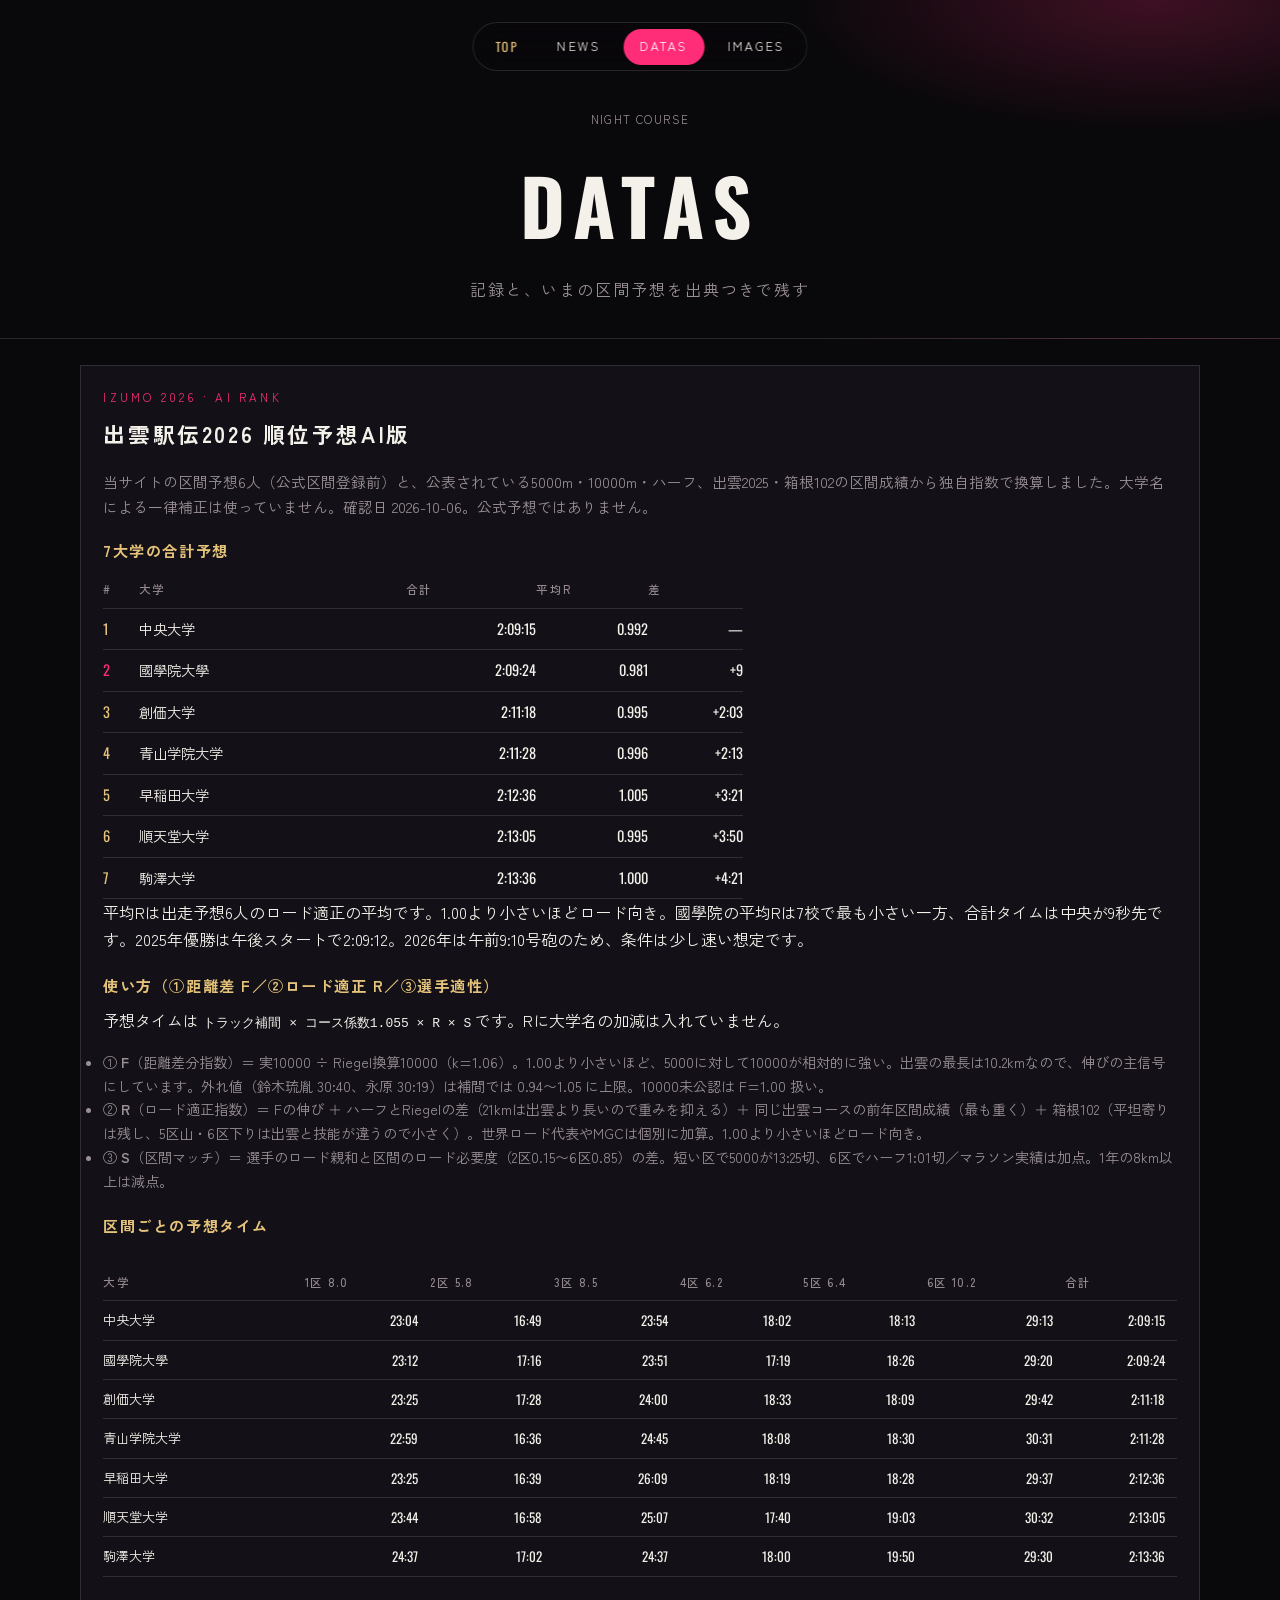
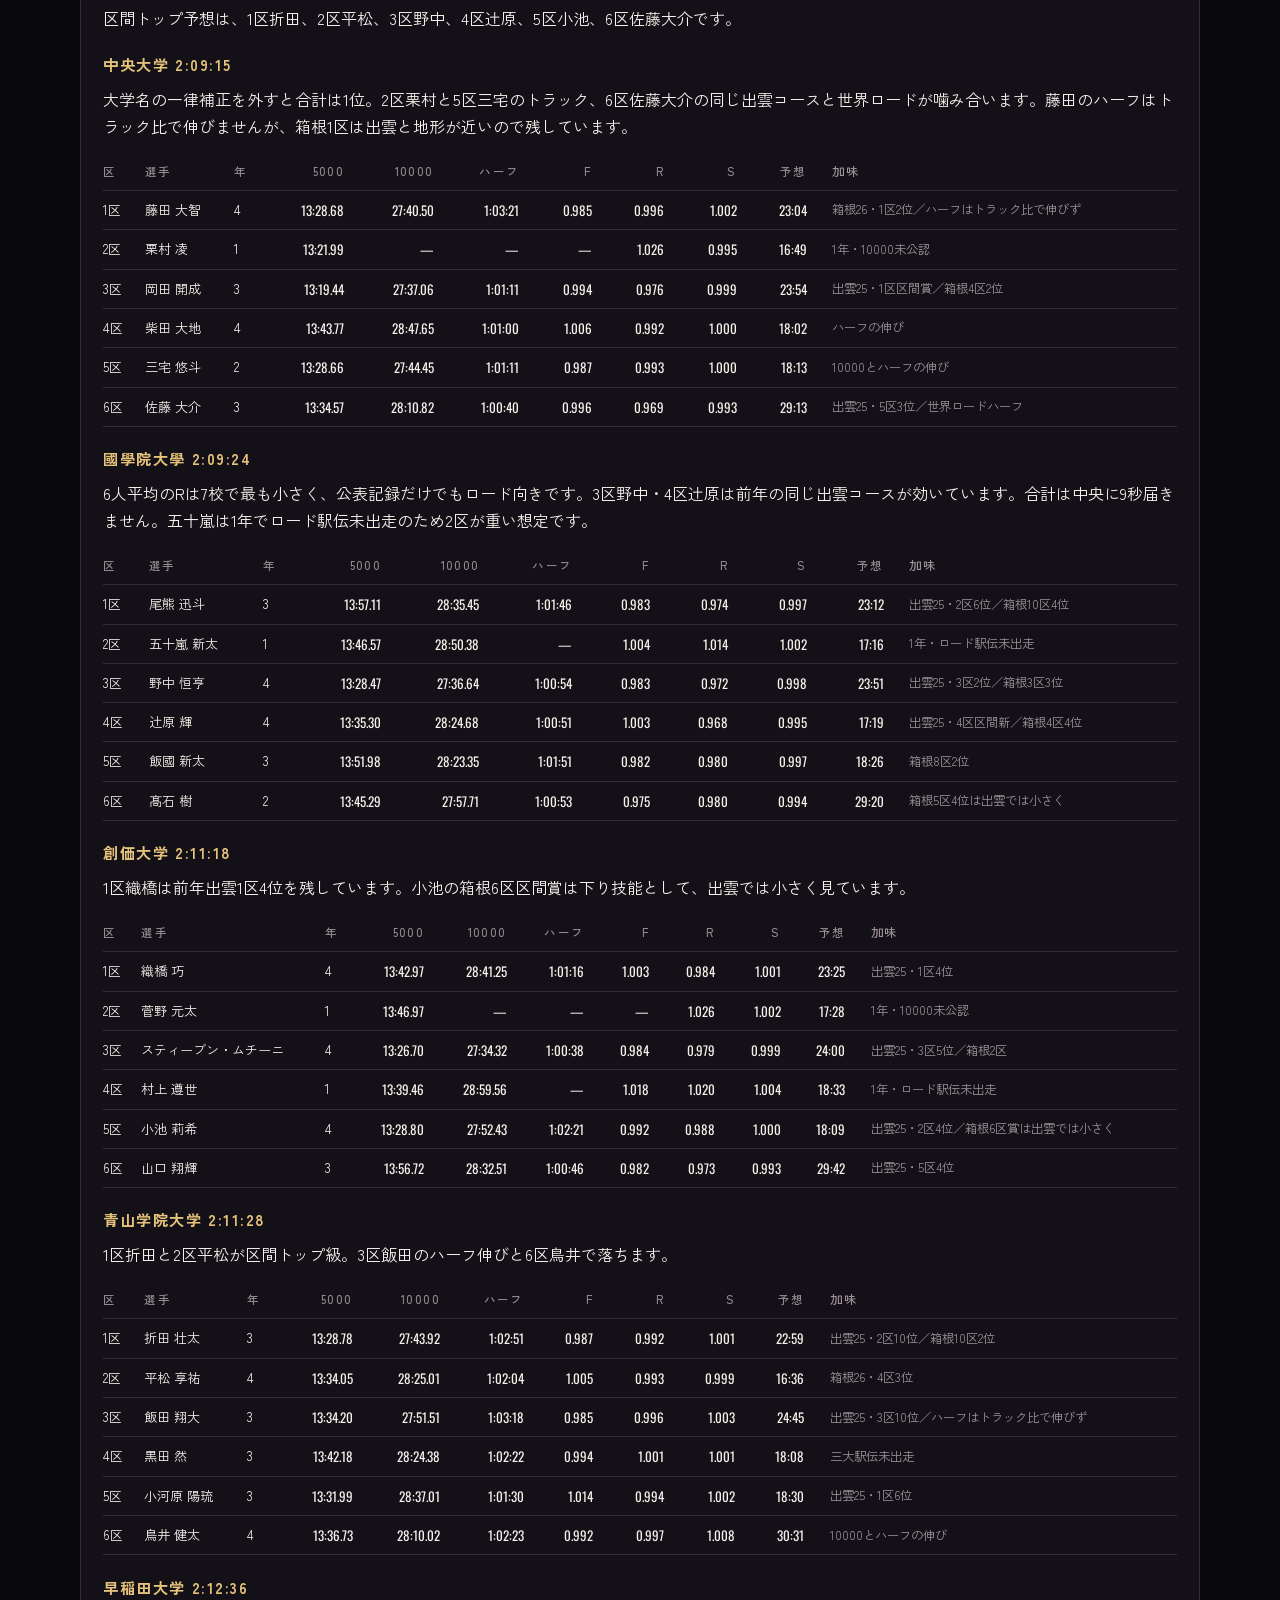
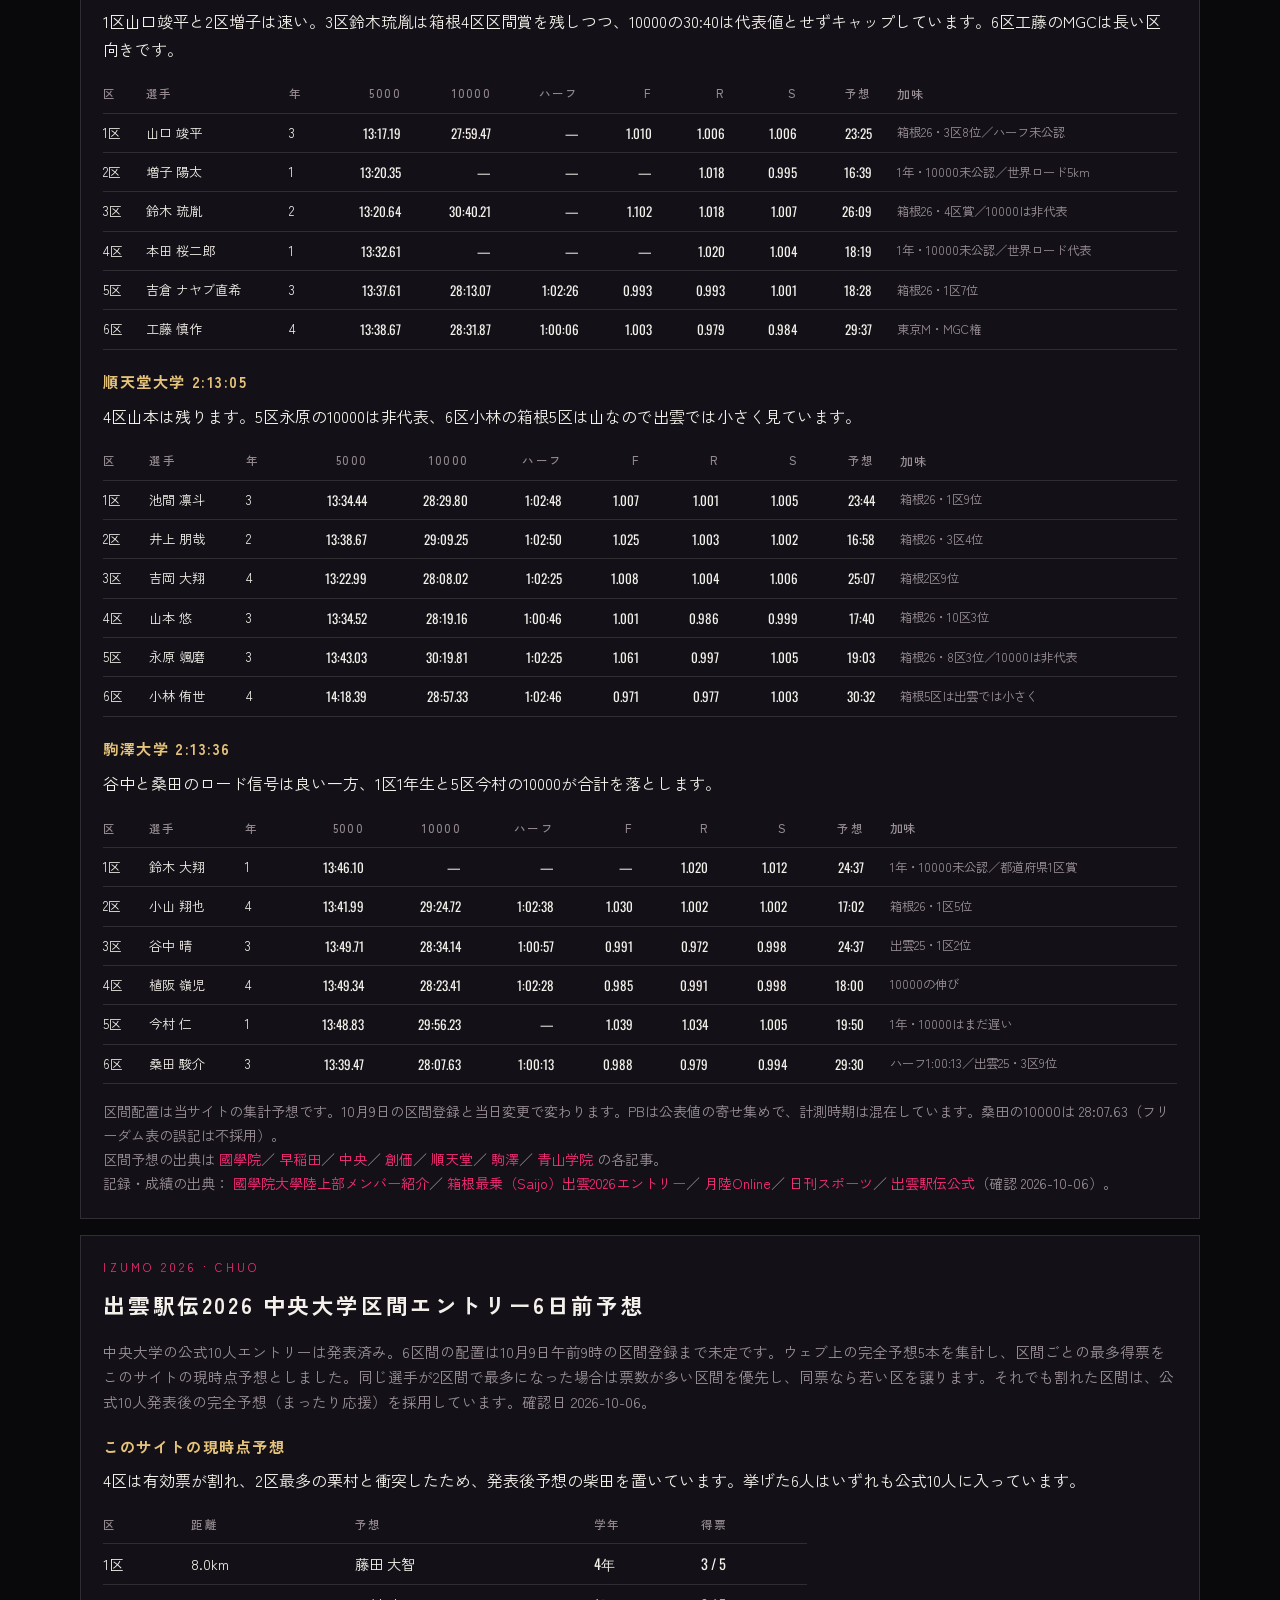
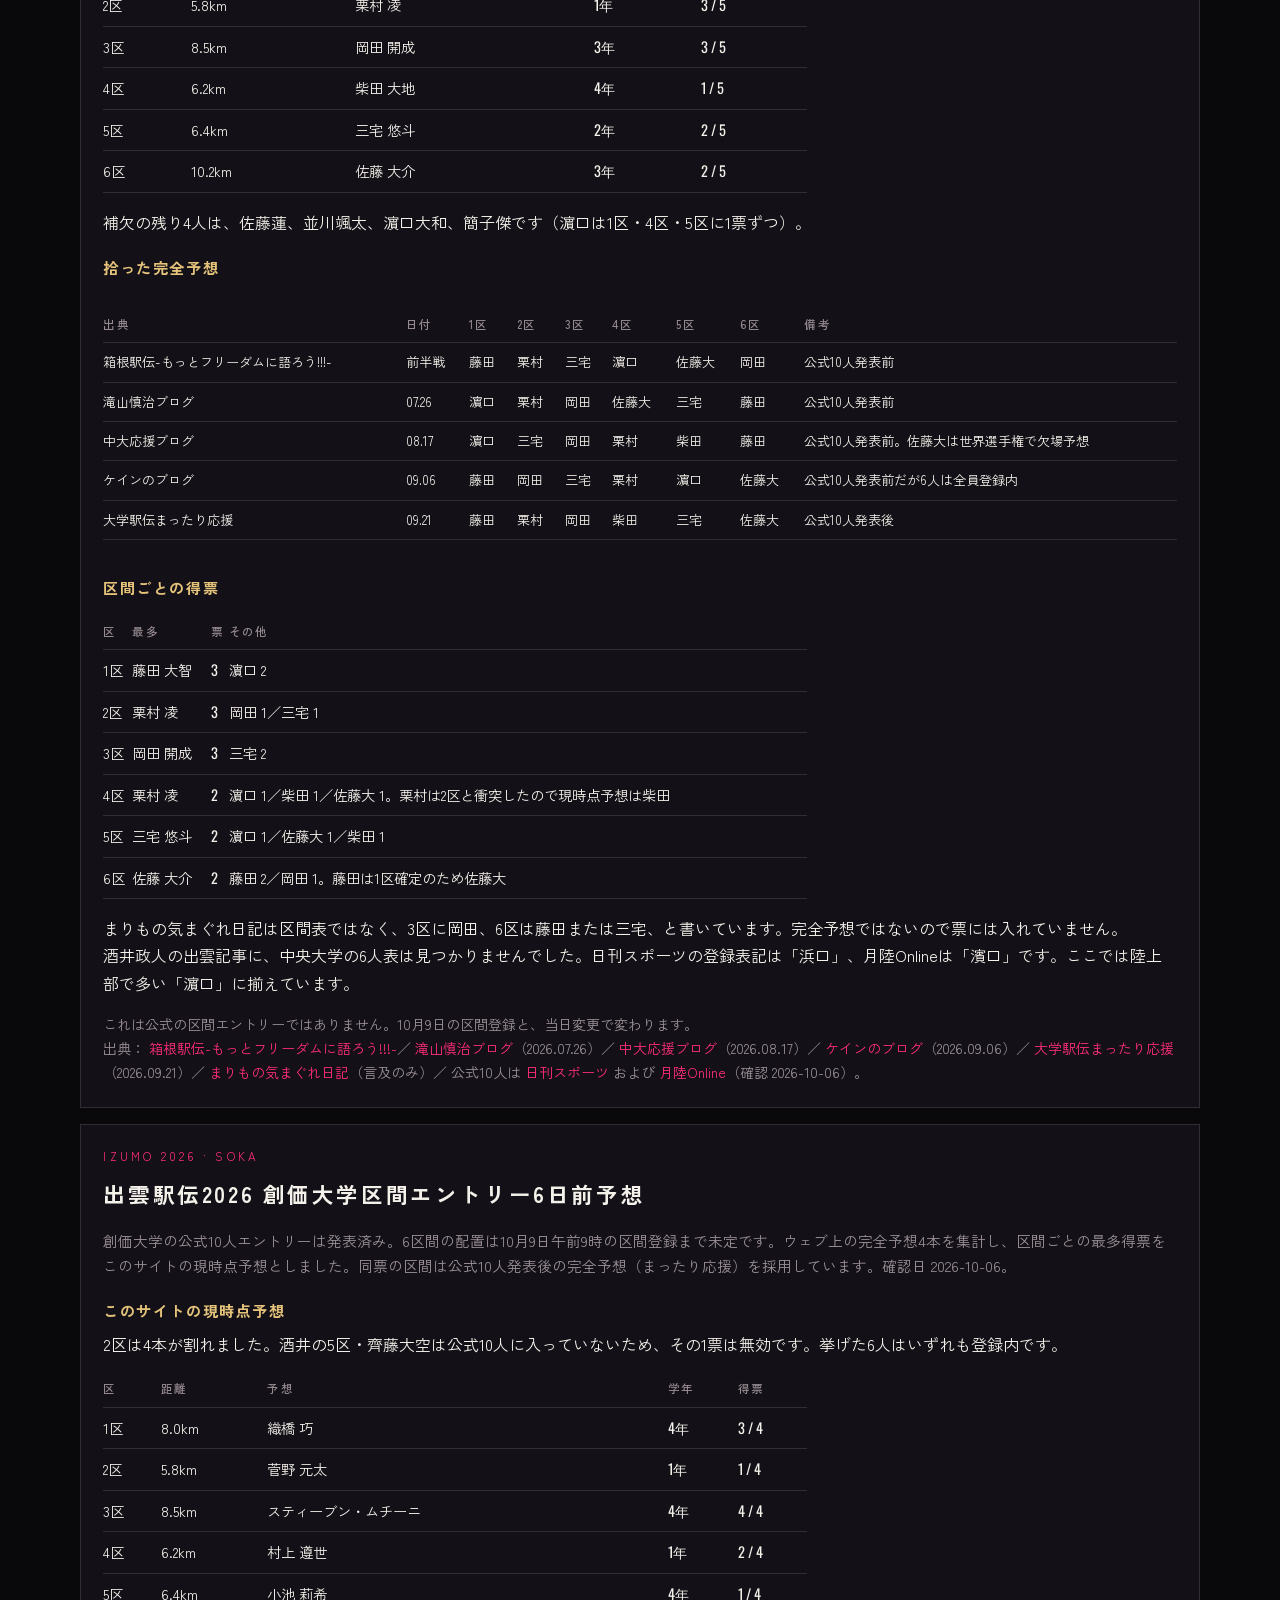
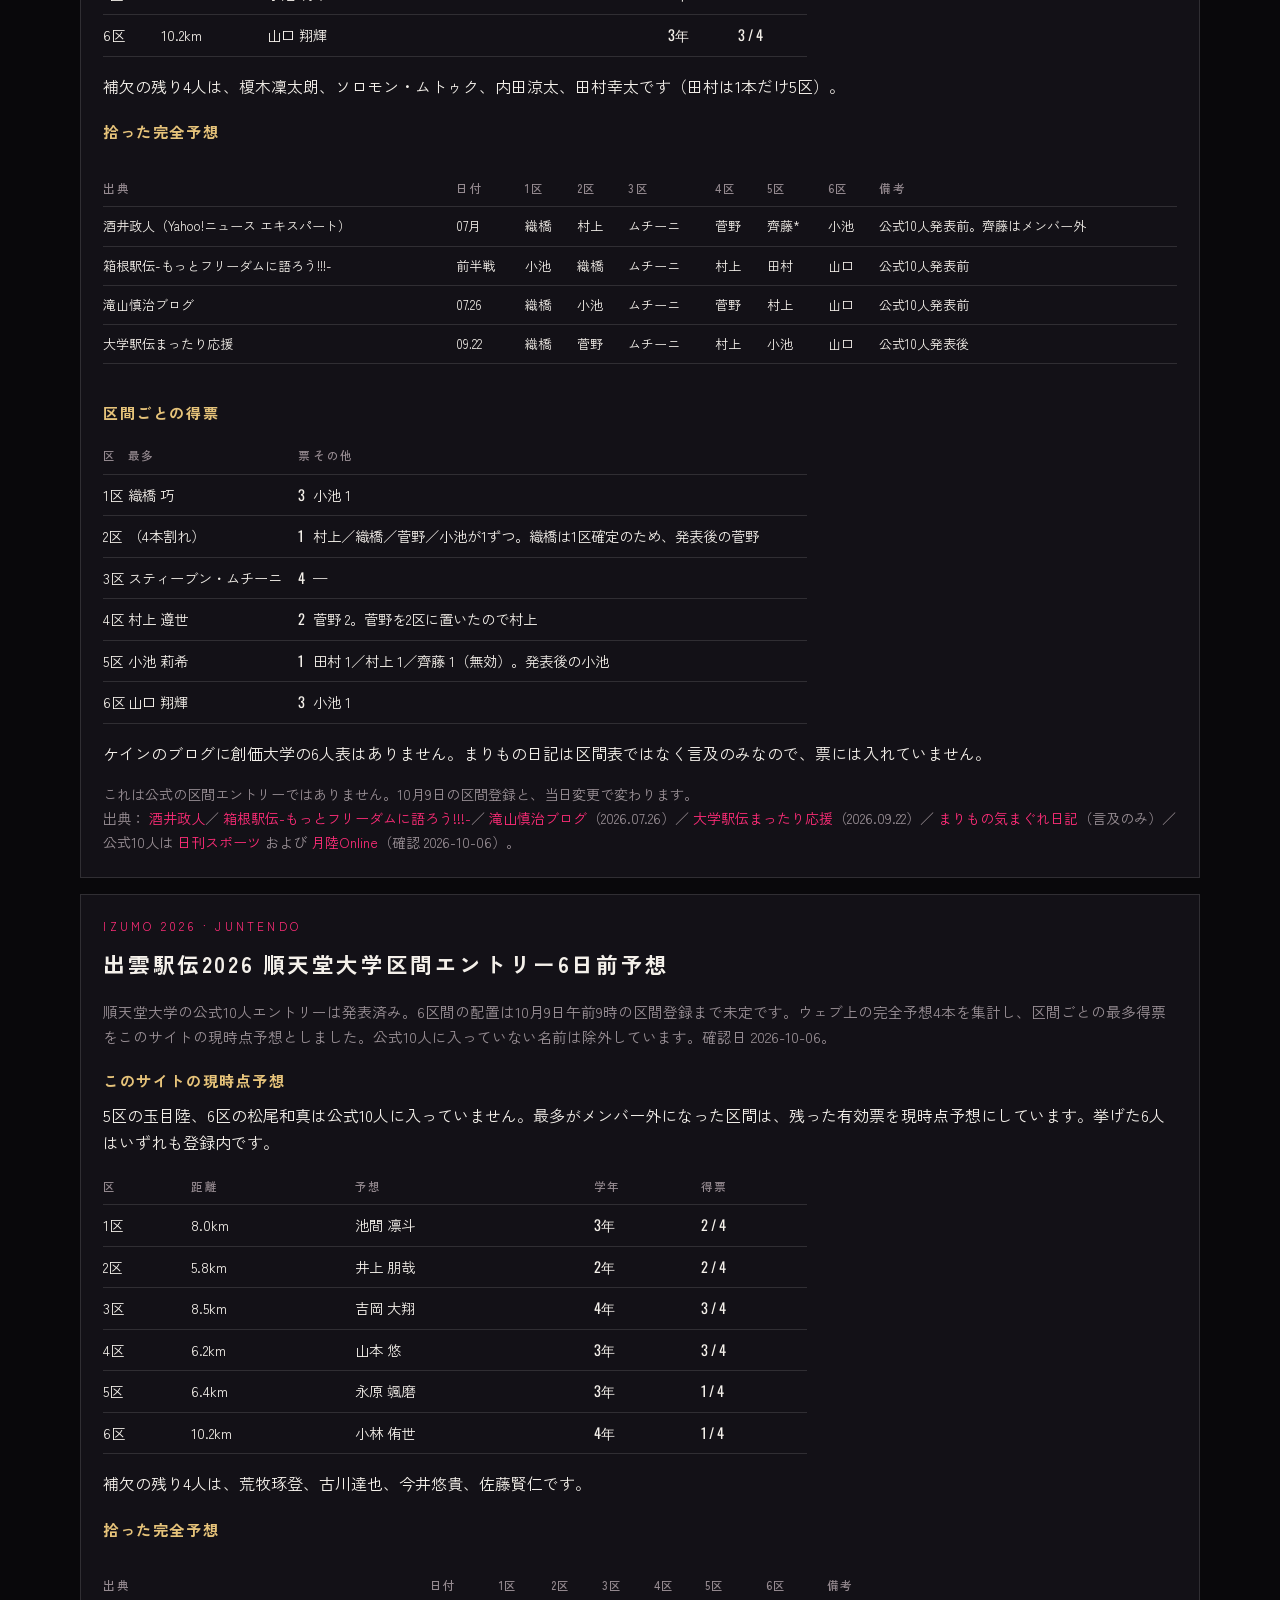
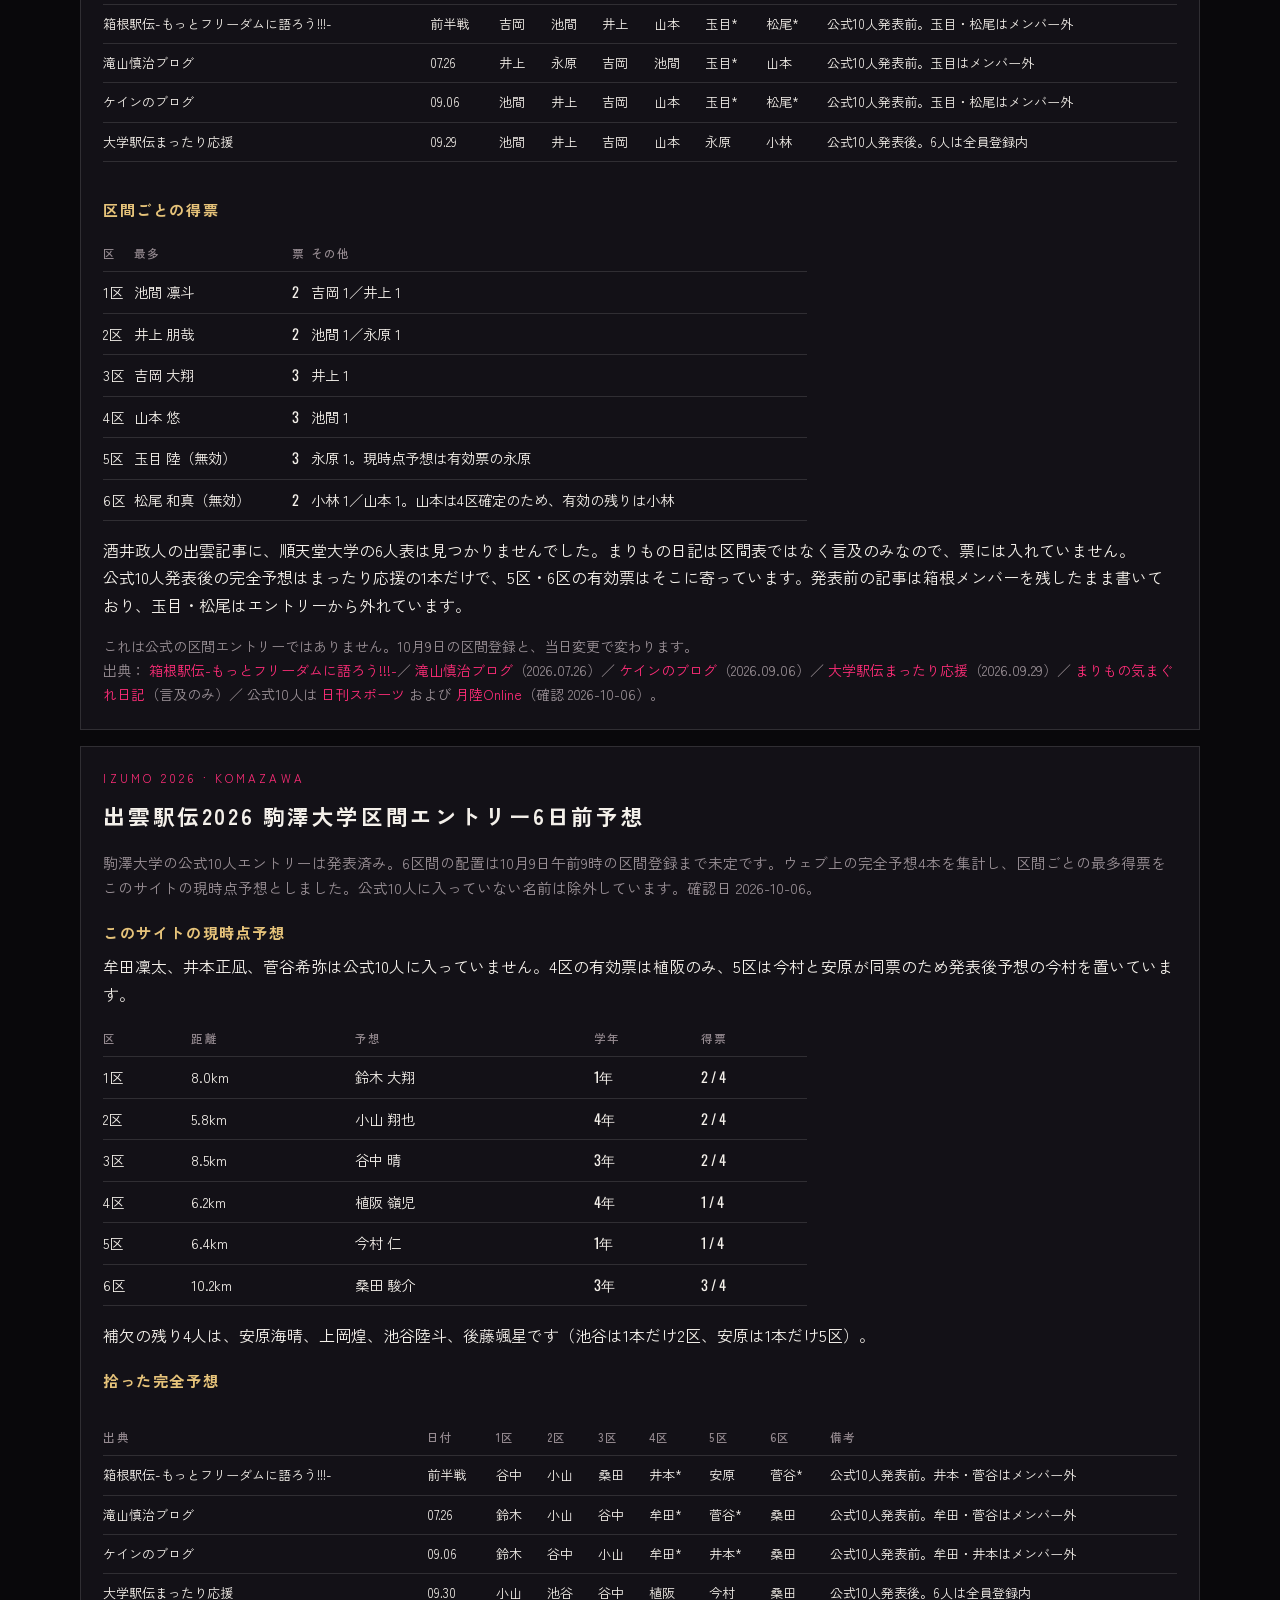
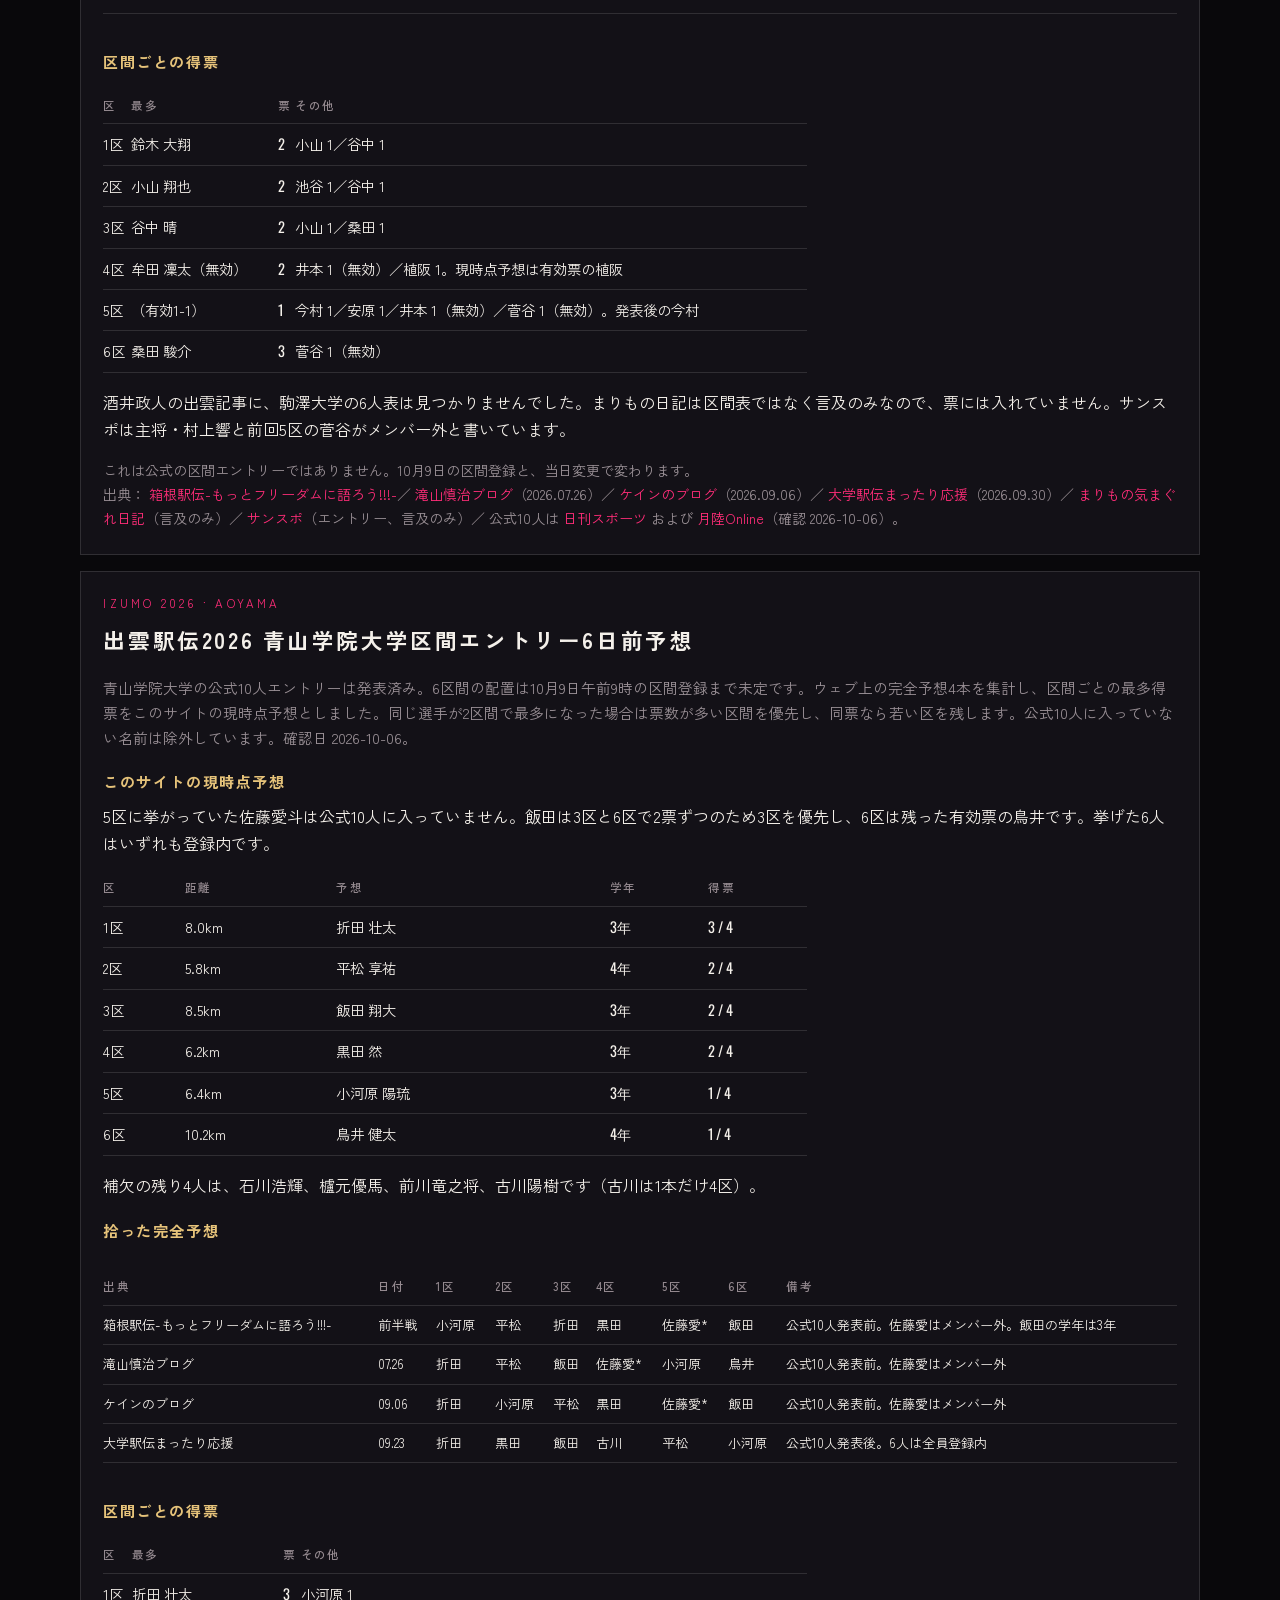
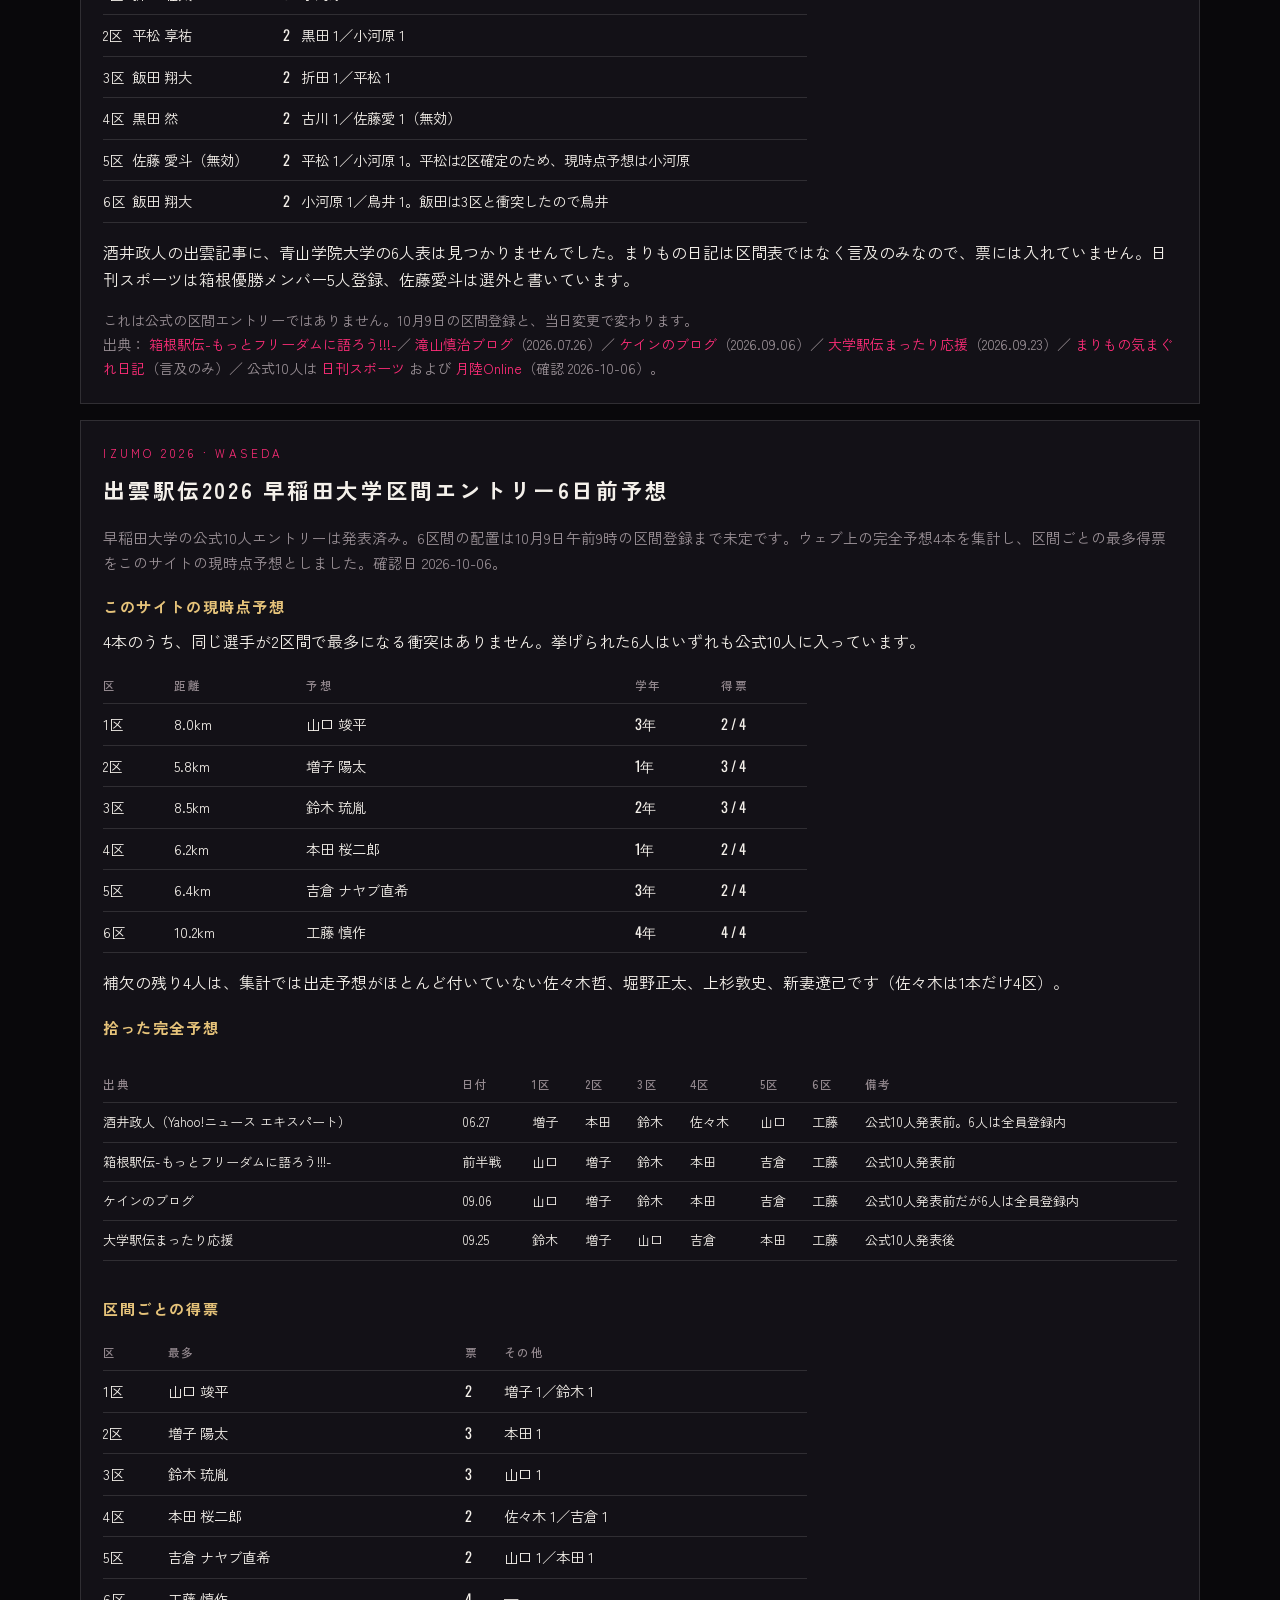
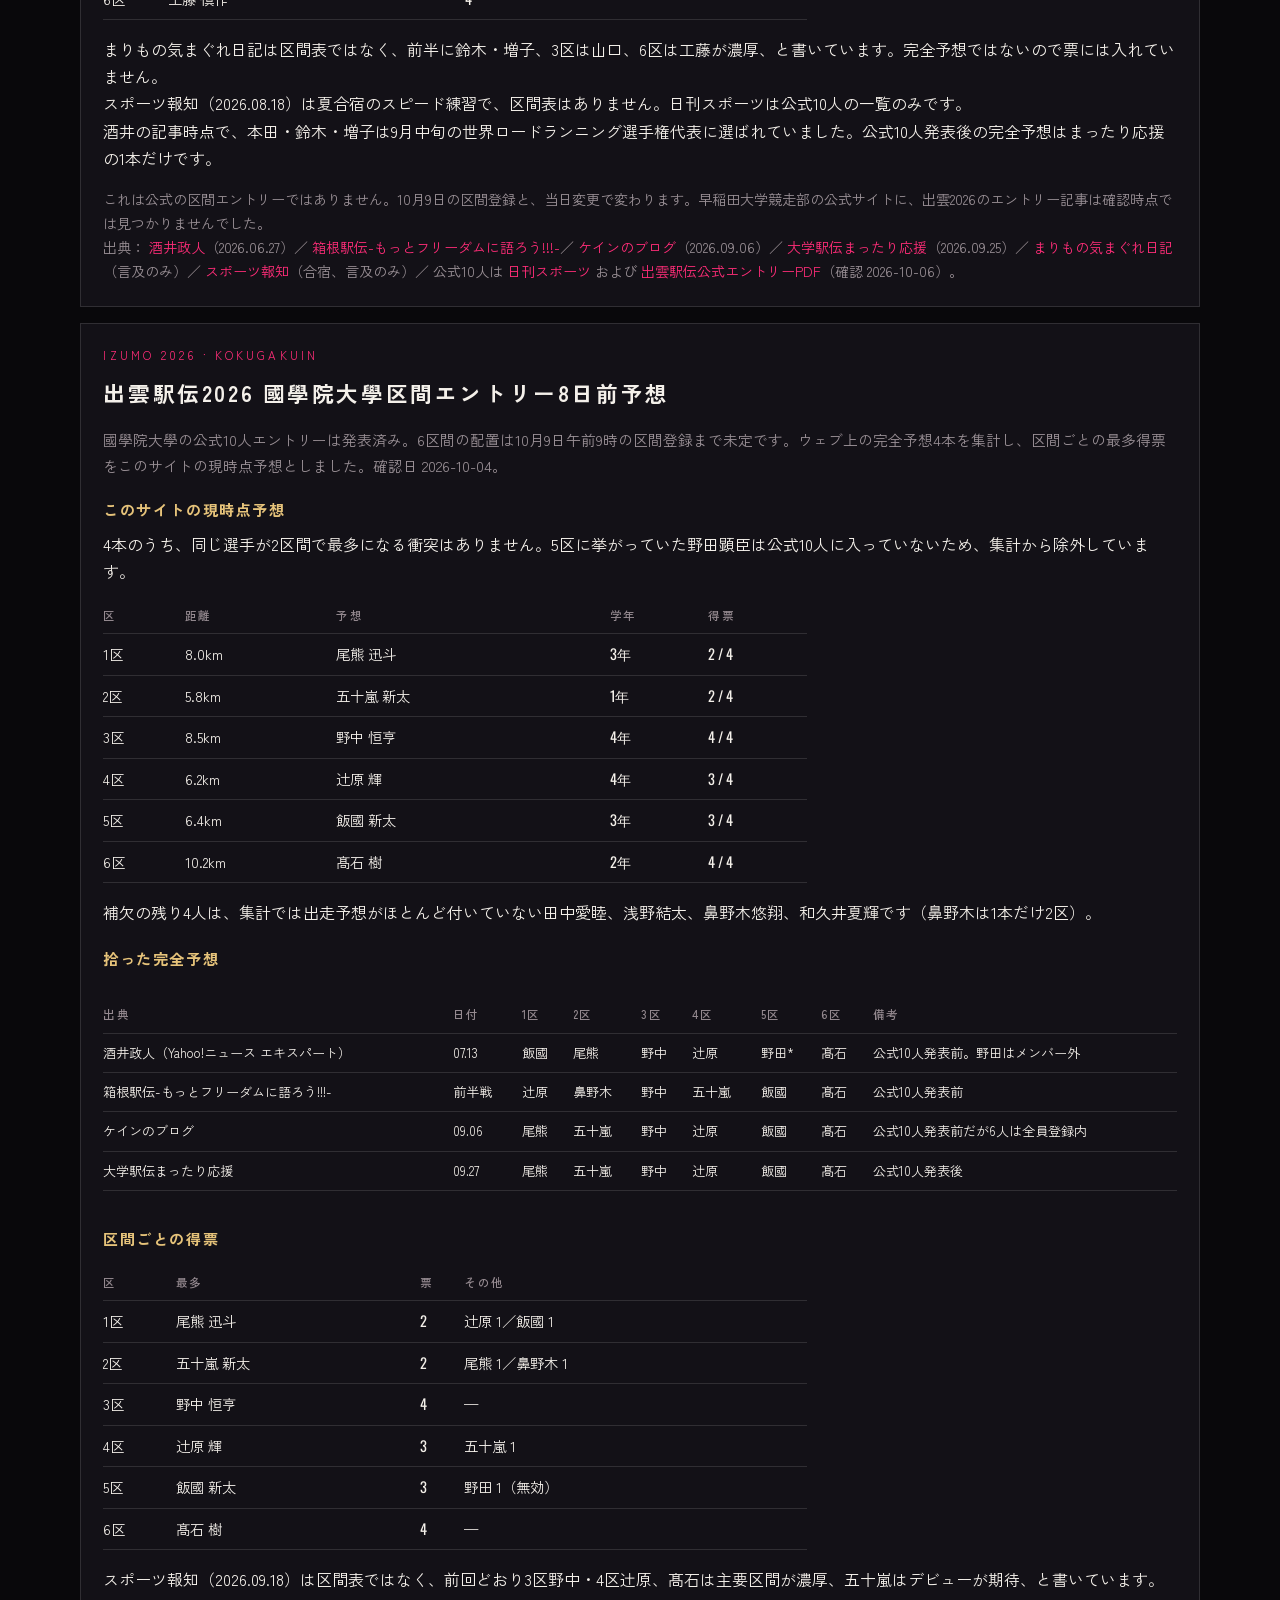
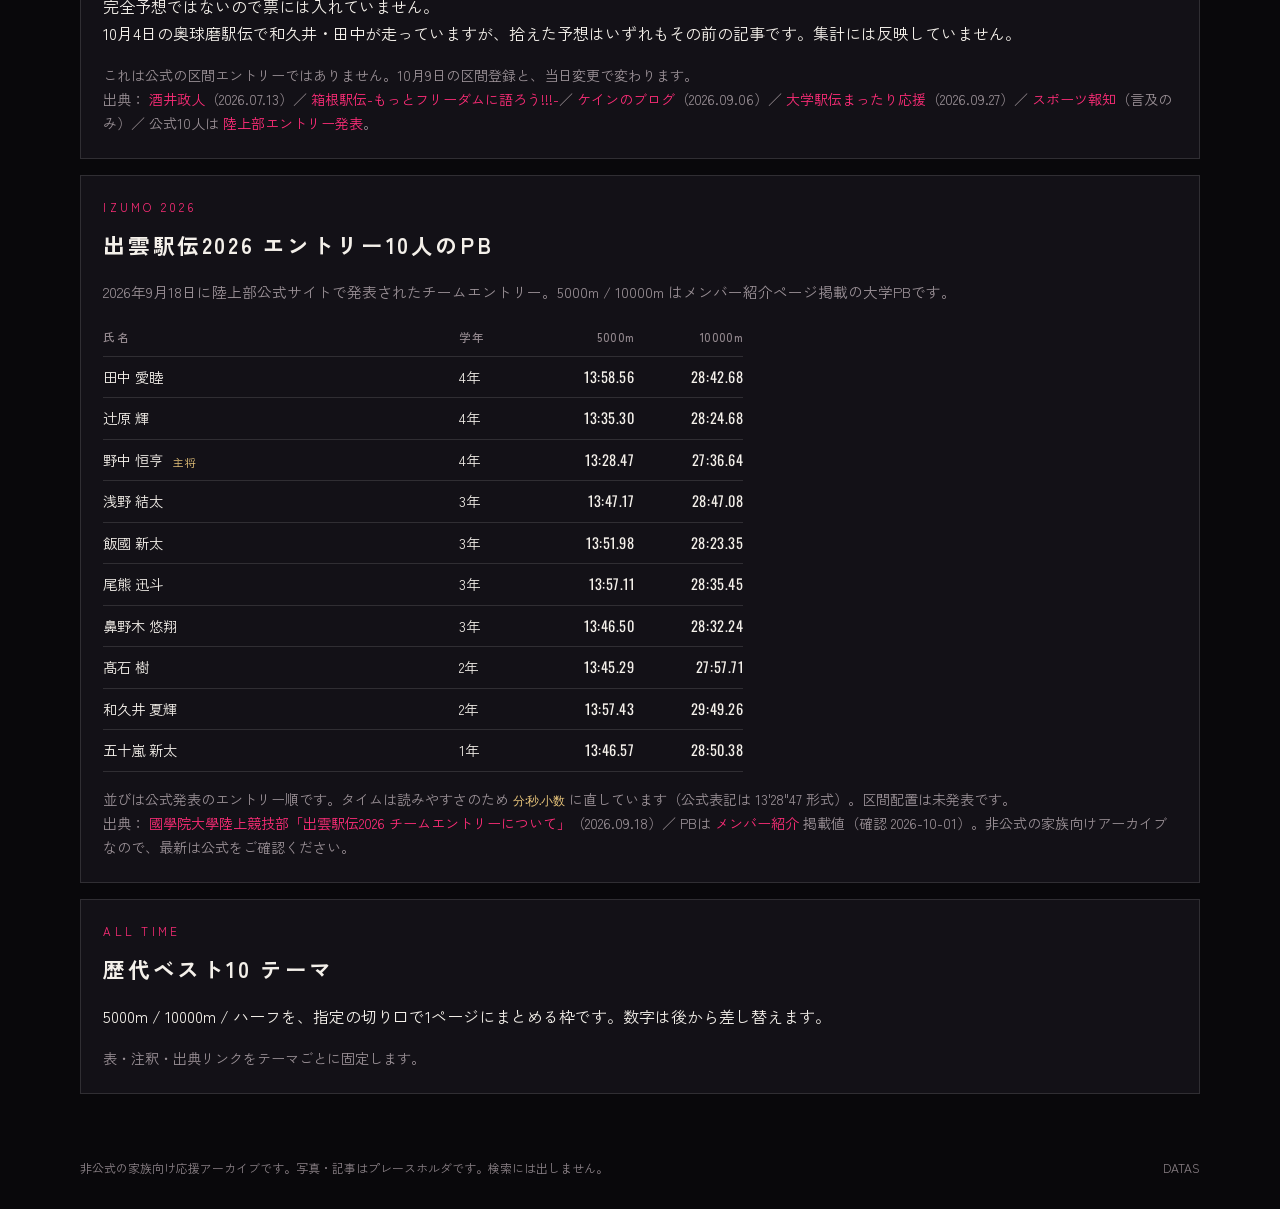
==== commit 3135a8e9: "Recalculate the Izumo AI ranking from published stretch, half, and ekiden data only, without a schoo" ====
--- a/datas/index.html
+++ b/datas/index.html
@@ -28,7 +28,7 @@
     <section class="panel" id="izumo-ai-rank-2026">
       <p class="kicker">IZUMO 2026 · AI RANK</p>
       <h2>出雲駅伝2026 順位予想AI版</h2>
-      <p class="lede">当サイトの区間予想6人（公式区間登録前）と、公表されている5000m・10000mから独自指数で出雲の各区間に換算しました。トラック持ちタイムだけでは中央大学が上に見えやすいところを、ロード適正で國學院大學側に寄せています。確認日 2026-10-06。公式予想ではありません。</p>
+      <p class="lede">当サイトの区間予想6人（公式区間登録前）と、公表されている5000m・10000m・ハーフ、出雲2025・箱根102の区間成績から独自指数で換算しました。大学名による一律補正は使っていません。確認日 2026-10-06。公式予想ではありません。</p>
 
       <h3>7大学の合計予想</h3>
       <table class="rank-table">
@@ -37,27 +37,28 @@
             <th>#</th>
             <th>大学</th>
             <th>合計</th>
+            <th>平均R</th>
             <th>差</th>
           </tr>
         </thead>
         <tbody>
-          <tr class="is-home"><td>1</td><td>國學院大學</td><td>2:08:41</td><td>—</td></tr>
-          <tr><td>2</td><td>創価大学</td><td>2:09:14</td><td>+33</td></tr>
-          <tr><td>3</td><td>中央大学</td><td>2:09:25</td><td>+44</td></tr>
-          <tr><td>4</td><td>早稲田大学</td><td>2:10:06</td><td>+1:24</td></tr>
-          <tr><td>5</td><td>順天堂大学</td><td>2:10:49</td><td>+2:08</td></tr>
-          <tr><td>6</td><td>駒澤大学</td><td>2:11:56</td><td>+3:15</td></tr>
-          <tr><td>7</td><td>青山学院大学</td><td>2:11:58</td><td>+3:17</td></tr>
-        </tbody>
-      </table>
-      <p>2025年優勝は午後スタートで2:09:12。2026年は午前9:10号砲のため、条件は少し速い想定です。1位の2:08:41はその補正込みです。</p>
+          <tr><td>1</td><td>中央大学</td><td>2:09:15</td><td>0.992</td><td>—</td></tr>
+          <tr class="is-home"><td>2</td><td>國學院大學</td><td>2:09:24</td><td>0.981</td><td>+9</td></tr>
+          <tr><td>3</td><td>創価大学</td><td>2:11:18</td><td>0.995</td><td>+2:03</td></tr>
+          <tr><td>4</td><td>青山学院大学</td><td>2:11:28</td><td>0.996</td><td>+2:13</td></tr>
+          <tr><td>5</td><td>早稲田大学</td><td>2:12:36</td><td>1.005</td><td>+3:21</td></tr>
+          <tr><td>6</td><td>順天堂大学</td><td>2:13:05</td><td>0.995</td><td>+3:50</td></tr>
+          <tr><td>7</td><td>駒澤大学</td><td>2:13:36</td><td>1.000</td><td>+4:21</td></tr>
+        </tbody>
+      </table>
+      <p>平均Rは出走予想6人のロード適正の平均です。1.00より小さいほどロード向き。國學院の平均Rは7校で最も小さい一方、合計タイムは中央が9秒先です。2025年優勝は午後スタートで2:09:12。2026年は午前9:10号砲のため、条件は少し速い想定です。</p>
 
       <h3>使い方（①距離差 F／②ロード適正 R／③選手適性）</h3>
-      <p>予想タイムは <code>トラック補間 × コース係数1.055 × R × S</code> です。</p>
+      <p>予想タイムは <code>トラック補間 × コース係数1.055 × R × S</code> です。Rに大学名の加減は入れていません。</p>
       <ul class="note">
-        <li>① <strong>F</strong>（距離差分指数）＝ 実10000 ÷ Riegel換算10000（k=1.06）。1.00より小さいほど、5000に対して10000が相対的に強い。外れ値（鈴木琉胤 30:40、永原 30:19）は補間では 0.94〜1.05 に上限。10000未公認は F=1.00 扱い。</li>
-        <li>② <strong>R</strong>（ロード適正指数）＝ チーム補正 ＋ ハーフとRiegelの差 ＋ 出雲2025・箱根102の区間成績。1.00より小さいほどロード向き。國學院 −0.6%、創価 −0.4%、早稲田 −0.3%、駒澤 +0.1%、順天堂 +0.2%、青山学院 +0.4%、中央 +0.6%（トラック型とみたチーム補正）。</li>
-        <li>③ <strong>S</strong>（区間マッチ）＝ 選手のロード親和と区間のロード必要度（2区0.15〜6区0.85）の差。短い区で5000が13:25切、6区でハーフ1:01切／マラソン実績は加点。1年の8km以上は減点。公表情報からの個別補正（区間賞、MGC権、世界ロード代表など）は R に加算。</li>
+        <li>① <strong>F</strong>（距離差分指数）＝ 実10000 ÷ Riegel換算10000（k=1.06）。1.00より小さいほど、5000に対して10000が相対的に強い。出雲の最長は10.2kmなので、伸びの主信号にしています。外れ値（鈴木琉胤 30:40、永原 30:19）は補間では 0.94〜1.05 に上限。10000未公認は F=1.00 扱い。</li>
+        <li>② <strong>R</strong>（ロード適正指数）＝ Fの伸び ＋ ハーフとRiegelの差（21kmは出雲より長いので重みを抑える）＋ 同じ出雲コースの前年区間成績（最も重く）＋ 箱根102（平坦寄りは残し、5区山・6区下りは出雲と技能が違うので小さく）。世界ロード代表やMGCは個別に加算。1.00より小さいほどロード向き。</li>
+        <li>③ <strong>S</strong>（区間マッチ）＝ 選手のロード親和と区間のロード必要度（2区0.15〜6区0.85）の差。短い区で5000が13:25切、6区でハーフ1:01切／マラソン実績は加点。1年の8km以上は減点。</li>
       </ul>
 
       <h3>区間ごとの予想タイム</h3>
@@ -76,224 +77,126 @@
             </tr>
           </thead>
           <tbody>
-            <tr><td>國學院大學</td><td>23:11</td><td>17:05</td><td>23:29</td><td>17:02</td><td>18:33</td><td>29:21</td><td>2:08:41</td></tr>
-            <tr><td>創価大学</td><td>22:58</td><td>17:15</td><td>23:46</td><td>18:17</td><td>17:41</td><td>29:18</td><td>2:09:14</td></tr>
-            <tr><td>中央大学</td><td>23:17</td><td>16:45</td><td>23:49</td><td>17:53</td><td>18:28</td><td>29:14</td><td>2:09:25</td></tr>
-            <tr><td>早稲田大学</td><td>23:00</td><td>16:29</td><td>25:03</td><td>18:08</td><td>18:19</td><td>29:07</td><td>2:10:06</td></tr>
-            <tr><td>順天堂大学</td><td>23:31</td><td>16:28</td><td>24:53</td><td>17:12</td><td>18:18</td><td>30:28</td><td>2:10:49</td></tr>
-            <tr><td>駒澤大学</td><td>24:25</td><td>16:27</td><td>24:23</td><td>18:08</td><td>19:28</td><td>29:05</td><td>2:11:56</td></tr>
-            <tr><td>青山学院大学</td><td>23:08</td><td>16:22</td><td>25:12</td><td>18:16</td><td>18:19</td><td>30:41</td><td>2:11:58</td></tr>
-          </tbody>
-        </table>
-      </div>
-      <p>区間トップ予想は、1区織橋、2区平松、3区野中、4区辻原、5区小池、6区桑田です。國學院は3区・4区で稼ぎ、中央は2区の速さに対して長い区で國學院・創価に届かない、という形です。</p>
-
-      <h3>國學院大學 2:08:41</h3>
-      <p>前回どおりの3区野中・4区辻原がモデル上も最速級。髙石の10000とハーフが6区を支える想定です。</p>
+            <tr><td>中央大学</td><td>23:04</td><td>16:49</td><td>23:54</td><td>18:02</td><td>18:13</td><td>29:13</td><td>2:09:15</td></tr>
+            <tr><td>國學院大學</td><td>23:12</td><td>17:16</td><td>23:51</td><td>17:19</td><td>18:26</td><td>29:20</td><td>2:09:24</td></tr>
+            <tr><td>創価大学</td><td>23:25</td><td>17:28</td><td>24:00</td><td>18:33</td><td>18:09</td><td>29:42</td><td>2:11:18</td></tr>
+            <tr><td>青山学院大学</td><td>22:59</td><td>16:36</td><td>24:45</td><td>18:08</td><td>18:30</td><td>30:31</td><td>2:11:28</td></tr>
+            <tr><td>早稲田大学</td><td>23:25</td><td>16:39</td><td>26:09</td><td>18:19</td><td>18:28</td><td>29:37</td><td>2:12:36</td></tr>
+            <tr><td>順天堂大学</td><td>23:44</td><td>16:58</td><td>25:07</td><td>17:40</td><td>19:03</td><td>30:32</td><td>2:13:05</td></tr>
+            <tr><td>駒澤大学</td><td>24:37</td><td>17:02</td><td>24:37</td><td>18:00</td><td>19:50</td><td>29:30</td><td>2:13:36</td></tr>
+          </tbody>
+        </table>
+      </div>
+      <p>区間トップ予想は、1区折田、2区平松、3区野中、4区辻原、5区小池、6区佐藤大介です。</p>
+
+      <h3>中央大学 2:09:15</h3>
+      <p>大学名の一律補正を外すと合計は1位。2区栗村と5区三宅のトラック、6区佐藤大介の同じ出雲コースと世界ロードが噛み合います。藤田のハーフはトラック比で伸びませんが、箱根1区は出雲と地形が近いので残しています。</p>
       <div class="table-scroll">
         <table class="idx-table">
-          <thead>
-            <tr>
-              <th>区</th>
-              <th>選手</th>
-              <th>年</th>
-              <th>5000</th>
-              <th>10000</th>
-              <th>ハーフ</th>
-              <th>F</th>
-              <th>R</th>
-              <th>S</th>
-              <th>予想</th>
-              <th>加味</th>
-            </tr>
-          </thead>
-          <tbody>
-            <tr><td>1区</td><td>尾熊 迅斗</td><td>3</td><td>13:57.11</td><td>28:35.45</td><td>1:01:46</td><td>0.983</td><td>0.973</td><td>0.997</td><td>23:11</td><td>出雲25・2区</td></tr>
-            <tr><td>2区</td><td>五十嵐 新太</td><td>1</td><td>13:46.57</td><td>28:50.38</td><td>—</td><td>1.004</td><td>1.005</td><td>1.001</td><td>17:05</td><td>1年・ロード実績少</td></tr>
-            <tr><td>3区</td><td>野中 恒亨</td><td>4</td><td>13:28.47</td><td>27:36.64</td><td>1:00:54</td><td>0.983</td><td>0.960</td><td>0.996</td><td>23:29</td><td>出雲25・3区2位／主将</td></tr>
-            <tr><td>4区</td><td>辻原 輝</td><td>4</td><td>13:35.30</td><td>28:24.68</td><td>1:00:51</td><td>1.003</td><td>0.955</td><td>0.993</td><td>17:02</td><td>出雲25・4区区間新</td></tr>
-            <tr><td>5区</td><td>飯國 新太</td><td>3</td><td>13:51.98</td><td>28:23.35</td><td>1:01:51</td><td>0.982</td><td>0.986</td><td>0.998</td><td>18:33</td><td>10000が相対的に強い</td></tr>
-            <tr><td>6区</td><td>髙石 樹</td><td>2</td><td>13:45.29</td><td>27:57.71</td><td>1:00:53</td><td>0.975</td><td>0.981</td><td>0.994</td><td>29:21</td><td>10000・ハーフとも上位</td></tr>
-          </tbody>
-        </table>
-      </div>
-
-      <h3>創価大学 2:09:14</h3>
-      <p>1区織橋と5区小池がモデル上の武器。6区山口翔輝のハーフ1:00:46も長い区に合う、と見ています。</p>
+          <thead><tr><th>区</th><th>選手</th><th>年</th><th>5000</th><th>10000</th><th>ハーフ</th><th>F</th><th>R</th><th>S</th><th>予想</th><th>加味</th></tr></thead>
+          <tbody>
+            <tr><td>1区</td><td>藤田 大智</td><td>4</td><td>13:28.68</td><td>27:40.50</td><td>1:03:21</td><td>0.985</td><td>0.996</td><td>1.002</td><td>23:04</td><td>箱根26・1区2位／ハーフはトラック比で伸びず</td></tr>
+            <tr><td>2区</td><td>栗村 凌</td><td>1</td><td>13:21.99</td><td>—</td><td>—</td><td>—</td><td>1.026</td><td>0.995</td><td>16:49</td><td>1年・10000未公認</td></tr>
+            <tr><td>3区</td><td>岡田 開成</td><td>3</td><td>13:19.44</td><td>27:37.06</td><td>1:01:11</td><td>0.994</td><td>0.976</td><td>0.999</td><td>23:54</td><td>出雲25・1区区間賞／箱根4区2位</td></tr>
+            <tr><td>4区</td><td>柴田 大地</td><td>4</td><td>13:43.77</td><td>28:47.65</td><td>1:01:00</td><td>1.006</td><td>0.992</td><td>1.000</td><td>18:02</td><td>ハーフの伸び</td></tr>
+            <tr><td>5区</td><td>三宅 悠斗</td><td>2</td><td>13:28.66</td><td>27:44.45</td><td>1:01:11</td><td>0.987</td><td>0.993</td><td>1.000</td><td>18:13</td><td>10000とハーフの伸び</td></tr>
+            <tr><td>6区</td><td>佐藤 大介</td><td>3</td><td>13:34.57</td><td>28:10.82</td><td>1:00:40</td><td>0.996</td><td>0.969</td><td>0.993</td><td>29:13</td><td>出雲25・5区3位／世界ロードハーフ</td></tr>
+          </tbody>
+        </table>
+      </div>
+
+      <h3>國學院大學 2:09:24</h3>
+      <p>6人平均のRは7校で最も小さく、公表記録だけでもロード向きです。3区野中・4区辻原は前年の同じ出雲コースが効いています。合計は中央に9秒届きません。五十嵐は1年でロード駅伝未出走のため2区が重い想定です。</p>
       <div class="table-scroll">
         <table class="idx-table">
-          <thead>
-            <tr>
-              <th>区</th>
-              <th>選手</th>
-              <th>年</th>
-              <th>5000</th>
-              <th>10000</th>
-              <th>ハーフ</th>
-              <th>F</th>
-              <th>R</th>
-              <th>S</th>
-              <th>予想</th>
-              <th>加味</th>
-            </tr>
-          </thead>
-          <tbody>
-            <tr><td>1区</td><td>織橋 巧</td><td>4</td><td>13:42.97</td><td>28:41.25</td><td>1:01:16</td><td>1.003</td><td>0.967</td><td>0.998</td><td>22:58</td><td>出雲25・1区4位</td></tr>
-            <tr><td>2区</td><td>菅野 元太</td><td>1</td><td>13:46.97</td><td>—</td><td>—</td><td>—</td><td>1.014</td><td>1.002</td><td>17:15</td><td>1年・10000未公認</td></tr>
-            <tr><td>3区</td><td>スティーブン・ムチーニ</td><td>4</td><td>13:26.70</td><td>27:34.32</td><td>1:00:38</td><td>0.984</td><td>0.971</td><td>0.998</td><td>23:46</td><td>出雲25・3区5位／箱根2区</td></tr>
-            <tr><td>4区</td><td>村上 遵世</td><td>1</td><td>13:39.46</td><td>28:59.56</td><td>—</td><td>1.018</td><td>1.005</td><td>1.003</td><td>18:17</td><td>1年</td></tr>
-            <tr><td>5区</td><td>小池 莉希</td><td>4</td><td>13:28.80</td><td>27:52.43</td><td>1:02:21</td><td>0.992</td><td>0.967</td><td>0.995</td><td>17:41</td><td>出雲25・2区4位／箱根26・6区賞</td></tr>
-            <tr><td>6区</td><td>山口 翔輝</td><td>3</td><td>13:56.72</td><td>28:32.51</td><td>1:00:46</td><td>0.982</td><td>0.962</td><td>0.991</td><td>29:18</td><td>出雲25・5区4位／ハーフ上位</td></tr>
-          </tbody>
-        </table>
-      </div>
-
-      <h3>中央大学 2:09:25</h3>
-      <p>5000・10000の持ちは7校でも上位ですが、チームのロード補正を最も重くしています。2区栗村は短い距離で速い一方、3区以降は國學院・創価のうしろです。</p>
+          <thead><tr><th>区</th><th>選手</th><th>年</th><th>5000</th><th>10000</th><th>ハーフ</th><th>F</th><th>R</th><th>S</th><th>予想</th><th>加味</th></tr></thead>
+          <tbody>
+            <tr><td>1区</td><td>尾熊 迅斗</td><td>3</td><td>13:57.11</td><td>28:35.45</td><td>1:01:46</td><td>0.983</td><td>0.974</td><td>0.997</td><td>23:12</td><td>出雲25・2区6位／箱根10区4位</td></tr>
+            <tr><td>2区</td><td>五十嵐 新太</td><td>1</td><td>13:46.57</td><td>28:50.38</td><td>—</td><td>1.004</td><td>1.014</td><td>1.002</td><td>17:16</td><td>1年・ロード駅伝未出走</td></tr>
+            <tr><td>3区</td><td>野中 恒亨</td><td>4</td><td>13:28.47</td><td>27:36.64</td><td>1:00:54</td><td>0.983</td><td>0.972</td><td>0.998</td><td>23:51</td><td>出雲25・3区2位／箱根3区3位</td></tr>
+            <tr><td>4区</td><td>辻原 輝</td><td>4</td><td>13:35.30</td><td>28:24.68</td><td>1:00:51</td><td>1.003</td><td>0.968</td><td>0.995</td><td>17:19</td><td>出雲25・4区区間新／箱根4区4位</td></tr>
+            <tr><td>5区</td><td>飯國 新太</td><td>3</td><td>13:51.98</td><td>28:23.35</td><td>1:01:51</td><td>0.982</td><td>0.980</td><td>0.997</td><td>18:26</td><td>箱根8区2位</td></tr>
+            <tr><td>6区</td><td>髙石 樹</td><td>2</td><td>13:45.29</td><td>27:57.71</td><td>1:00:53</td><td>0.975</td><td>0.980</td><td>0.994</td><td>29:20</td><td>箱根5区4位は出雲では小さく</td></tr>
+          </tbody>
+        </table>
+      </div>
+
+      <h3>創価大学 2:11:18</h3>
+      <p>1区織橋は前年出雲1区4位を残しています。小池の箱根6区区間賞は下り技能として、出雲では小さく見ています。</p>
       <div class="table-scroll">
         <table class="idx-table">
-          <thead>
-            <tr>
-              <th>区</th>
-              <th>選手</th>
-              <th>年</th>
-              <th>5000</th>
-              <th>10000</th>
-              <th>ハーフ</th>
-              <th>F</th>
-              <th>R</th>
-              <th>S</th>
-              <th>予想</th>
-              <th>加味</th>
-            </tr>
-          </thead>
-          <tbody>
-            <tr><td>1区</td><td>藤田 大智</td><td>4</td><td>13:28.68</td><td>27:40.50</td><td>1:03:21</td><td>0.985</td><td>1.004</td><td>1.004</td><td>23:17</td><td>箱根26・1区2位／ハーフはトラック比で弱い</td></tr>
-            <tr><td>2区</td><td>栗村 凌</td><td>1</td><td>13:21.99</td><td>—</td><td>—</td><td>—</td><td>1.022</td><td>0.995</td><td>16:45</td><td>1年・10000未公認／U20世界5000</td></tr>
-            <tr><td>3区</td><td>岡田 開成</td><td>3</td><td>13:19.44</td><td>27:37.06</td><td>1:01:11</td><td>0.994</td><td>0.973</td><td>0.999</td><td>23:49</td><td>出雲25・1区区間賞</td></tr>
-            <tr><td>4区</td><td>柴田 大地</td><td>4</td><td>13:43.77</td><td>28:47.65</td><td>1:01:00</td><td>1.006</td><td>0.985</td><td>0.999</td><td>17:53</td><td>ハーフは相対的に良い</td></tr>
-            <tr><td>5区</td><td>三宅 悠斗</td><td>2</td><td>13:28.66</td><td>27:44.45</td><td>1:01:11</td><td>0.987</td><td>1.004</td><td>1.002</td><td>18:28</td><td>今季トラック急伸</td></tr>
-            <tr><td>6区</td><td>佐藤 大介</td><td>3</td><td>13:34.57</td><td>28:10.82</td><td>1:00:40</td><td>0.996</td><td>0.969</td><td>0.993</td><td>29:14</td><td>出雲25・5区3位／世界ロードハーフ</td></tr>
-          </tbody>
-        </table>
-      </div>
-
-      <h3>早稲田大学 2:10:06</h3>
-      <p>1区山口竣平と2区増子は速い。3区鈴木琉胤は箱根4区区間賞を③で加味しつつ、10000の30:40は代表値とせずキャップしています。6区工藤はマラソン実績で長い区向きです。</p>
+          <thead><tr><th>区</th><th>選手</th><th>年</th><th>5000</th><th>10000</th><th>ハーフ</th><th>F</th><th>R</th><th>S</th><th>予想</th><th>加味</th></tr></thead>
+          <tbody>
+            <tr><td>1区</td><td>織橋 巧</td><td>4</td><td>13:42.97</td><td>28:41.25</td><td>1:01:16</td><td>1.003</td><td>0.984</td><td>1.001</td><td>23:25</td><td>出雲25・1区4位</td></tr>
+            <tr><td>2区</td><td>菅野 元太</td><td>1</td><td>13:46.97</td><td>—</td><td>—</td><td>—</td><td>1.026</td><td>1.002</td><td>17:28</td><td>1年・10000未公認</td></tr>
+            <tr><td>3区</td><td>スティーブン・ムチーニ</td><td>4</td><td>13:26.70</td><td>27:34.32</td><td>1:00:38</td><td>0.984</td><td>0.979</td><td>0.999</td><td>24:00</td><td>出雲25・3区5位／箱根2区</td></tr>
+            <tr><td>4区</td><td>村上 遵世</td><td>1</td><td>13:39.46</td><td>28:59.56</td><td>—</td><td>1.018</td><td>1.020</td><td>1.004</td><td>18:33</td><td>1年・ロード駅伝未出走</td></tr>
+            <tr><td>5区</td><td>小池 莉希</td><td>4</td><td>13:28.80</td><td>27:52.43</td><td>1:02:21</td><td>0.992</td><td>0.988</td><td>1.000</td><td>18:09</td><td>出雲25・2区4位／箱根6区賞は出雲では小さく</td></tr>
+            <tr><td>6区</td><td>山口 翔輝</td><td>3</td><td>13:56.72</td><td>28:32.51</td><td>1:00:46</td><td>0.982</td><td>0.973</td><td>0.993</td><td>29:42</td><td>出雲25・5区4位</td></tr>
+          </tbody>
+        </table>
+      </div>
+
+      <h3>青山学院大学 2:11:28</h3>
+      <p>1区折田と2区平松が区間トップ級。3区飯田のハーフ伸びと6区鳥井で落ちます。</p>
       <div class="table-scroll">
         <table class="idx-table">
-          <thead>
-            <tr>
-              <th>区</th>
-              <th>選手</th>
-              <th>年</th>
-              <th>5000</th>
-              <th>10000</th>
-              <th>ハーフ</th>
-              <th>F</th>
-              <th>R</th>
-              <th>S</th>
-              <th>予想</th>
-              <th>加味</th>
-            </tr>
-          </thead>
-          <tbody>
-            <tr><td>1区</td><td>山口 竣平</td><td>3</td><td>13:17.19</td><td>27:59.47</td><td>—</td><td>1.010</td><td>0.991</td><td>1.003</td><td>23:00</td><td>今季5000学生トップ級／箱根3区8位</td></tr>
-            <tr><td>2区</td><td>増子 陽太</td><td>1</td><td>13:20.35</td><td>—</td><td>—</td><td>—</td><td>1.009</td><td>0.994</td><td>16:29</td><td>1年・10000未公認／世界ロード5km</td></tr>
-            <tr><td>3区</td><td>鈴木 琉胤</td><td>2</td><td>13:20.64</td><td>30:40.21</td><td>—</td><td>1.102</td><td>0.977</td><td>1.004</td><td>25:03</td><td>箱根26・4区賞／10000は非代表</td></tr>
-            <tr><td>4区</td><td>本田 桜二郎</td><td>1</td><td>13:32.61</td><td>—</td><td>—</td><td>—</td><td>1.010</td><td>1.003</td><td>18:08</td><td>1年・10000未公認／世界ロード代表</td></tr>
-            <tr><td>5区</td><td>吉倉 ナヤブ直希</td><td>3</td><td>13:37.61</td><td>28:13.07</td><td>1:02:26</td><td>0.993</td><td>0.986</td><td>0.999</td><td>18:19</td><td>箱根26・1区7位</td></tr>
-            <tr><td>6区</td><td>工藤 慎作</td><td>4</td><td>13:38.67</td><td>28:31.87</td><td>1:00:06</td><td>1.003</td><td>0.965</td><td>0.981</td><td>29:07</td><td>東京M・MGC権／マラソン</td></tr>
-          </tbody>
-        </table>
-      </div>
-
-      <h3>順天堂大学 2:10:49</h3>
-      <p>2区井上と4区山本は箱根の再現性を見ています。6区小林は5000が相対的に遅く、アンカーで落ちる想定です。永原の10000は3000障害型としてキャップ。</p>
+          <thead><tr><th>区</th><th>選手</th><th>年</th><th>5000</th><th>10000</th><th>ハーフ</th><th>F</th><th>R</th><th>S</th><th>予想</th><th>加味</th></tr></thead>
+          <tbody>
+            <tr><td>1区</td><td>折田 壮太</td><td>3</td><td>13:28.78</td><td>27:43.92</td><td>1:02:51</td><td>0.987</td><td>0.992</td><td>1.001</td><td>22:59</td><td>出雲25・2区10位／箱根10区2位</td></tr>
+            <tr><td>2区</td><td>平松 享祐</td><td>4</td><td>13:34.05</td><td>28:25.01</td><td>1:02:04</td><td>1.005</td><td>0.993</td><td>0.999</td><td>16:36</td><td>箱根26・4区3位</td></tr>
+            <tr><td>3区</td><td>飯田 翔大</td><td>3</td><td>13:34.20</td><td>27:51.51</td><td>1:03:18</td><td>0.985</td><td>0.996</td><td>1.003</td><td>24:45</td><td>出雲25・3区10位／ハーフはトラック比で伸びず</td></tr>
+            <tr><td>4区</td><td>黒田 然</td><td>3</td><td>13:42.18</td><td>28:24.38</td><td>1:02:22</td><td>0.994</td><td>1.001</td><td>1.001</td><td>18:08</td><td>三大駅伝未出走</td></tr>
+            <tr><td>5区</td><td>小河原 陽琉</td><td>3</td><td>13:31.99</td><td>28:37.01</td><td>1:01:30</td><td>1.014</td><td>0.994</td><td>1.002</td><td>18:30</td><td>出雲25・1区6位</td></tr>
+            <tr><td>6区</td><td>鳥井 健太</td><td>4</td><td>13:36.73</td><td>28:10.02</td><td>1:02:23</td><td>0.992</td><td>0.997</td><td>1.008</td><td>30:31</td><td>10000とハーフの伸び</td></tr>
+          </tbody>
+        </table>
+      </div>
+
+      <h3>早稲田大学 2:12:36</h3>
+      <p>1区山口竣平と2区増子は速い。3区鈴木琉胤は箱根4区区間賞を残しつつ、10000の30:40は代表値とせずキャップしています。6区工藤のMGCは長い区向きです。</p>
       <div class="table-scroll">
         <table class="idx-table">
-          <thead>
-            <tr>
-              <th>区</th>
-              <th>選手</th>
-              <th>年</th>
-              <th>5000</th>
-              <th>10000</th>
-              <th>ハーフ</th>
-              <th>F</th>
-              <th>R</th>
-              <th>S</th>
-              <th>予想</th>
-              <th>加味</th>
-            </tr>
-          </thead>
-          <tbody>
-            <tr><td>1区</td><td>池間 凛斗</td><td>3</td><td>13:34.44</td><td>28:29.80</td><td>1:02:48</td><td>1.007</td><td>0.994</td><td>1.003</td><td>23:31</td><td>箱根26・1区9位</td></tr>
-            <tr><td>2区</td><td>井上 朋哉</td><td>2</td><td>13:38.67</td><td>29:09.25</td><td>1:02:50</td><td>1.025</td><td>0.978</td><td>0.997</td><td>16:28</td><td>箱根26・3区4位</td></tr>
-            <tr><td>3区</td><td>吉岡 大翔</td><td>4</td><td>13:22.99</td><td>28:08.02</td><td>1:02:25</td><td>1.008</td><td>0.996</td><td>1.005</td><td>24:53</td><td>箱根2区経験</td></tr>
-            <tr><td>4区</td><td>山本 悠</td><td>3</td><td>13:34.52</td><td>28:19.16</td><td>1:00:46</td><td>1.001</td><td>0.964</td><td>0.994</td><td>17:12</td><td>箱根26・10区3位／ハーフ上位</td></tr>
-            <tr><td>5区</td><td>永原 颯磨</td><td>3</td><td>13:43.03</td><td>30:19.81</td><td>1:02:25</td><td>1.061</td><td>0.963</td><td>0.999</td><td>18:18</td><td>箱根26・8区3位／10000は非代表</td></tr>
-            <tr><td>6区</td><td>小林 侑世</td><td>4</td><td>14:18.39</td><td>28:57.33</td><td>1:02:46</td><td>0.971</td><td>0.975</td><td>1.002</td><td>30:28</td><td>箱根26・5区5位／距離型</td></tr>
-          </tbody>
-        </table>
-      </div>
-
-      <h3>駒澤大学 2:11:56</h3>
-      <p>2区小山と6区桑田は強い一方、1区1年生・5区今村の10000がまだ遅く、合計では6位です。</p>
+          <thead><tr><th>区</th><th>選手</th><th>年</th><th>5000</th><th>10000</th><th>ハーフ</th><th>F</th><th>R</th><th>S</th><th>予想</th><th>加味</th></tr></thead>
+          <tbody>
+            <tr><td>1区</td><td>山口 竣平</td><td>3</td><td>13:17.19</td><td>27:59.47</td><td>—</td><td>1.010</td><td>1.006</td><td>1.006</td><td>23:25</td><td>箱根26・3区8位／ハーフ未公認</td></tr>
+            <tr><td>2区</td><td>増子 陽太</td><td>1</td><td>13:20.35</td><td>—</td><td>—</td><td>—</td><td>1.018</td><td>0.995</td><td>16:39</td><td>1年・10000未公認／世界ロード5km</td></tr>
+            <tr><td>3区</td><td>鈴木 琉胤</td><td>2</td><td>13:20.64</td><td>30:40.21</td><td>—</td><td>1.102</td><td>1.018</td><td>1.007</td><td>26:09</td><td>箱根26・4区賞／10000は非代表</td></tr>
+            <tr><td>4区</td><td>本田 桜二郎</td><td>1</td><td>13:32.61</td><td>—</td><td>—</td><td>—</td><td>1.020</td><td>1.004</td><td>18:19</td><td>1年・10000未公認／世界ロード代表</td></tr>
+            <tr><td>5区</td><td>吉倉 ナヤブ直希</td><td>3</td><td>13:37.61</td><td>28:13.07</td><td>1:02:26</td><td>0.993</td><td>0.993</td><td>1.001</td><td>18:28</td><td>箱根26・1区7位</td></tr>
+            <tr><td>6区</td><td>工藤 慎作</td><td>4</td><td>13:38.67</td><td>28:31.87</td><td>1:00:06</td><td>1.003</td><td>0.979</td><td>0.984</td><td>29:37</td><td>東京M・MGC権</td></tr>
+          </tbody>
+        </table>
+      </div>
+
+      <h3>順天堂大学 2:13:05</h3>
+      <p>4区山本は残ります。5区永原の10000は非代表、6区小林の箱根5区は山なので出雲では小さく見ています。</p>
       <div class="table-scroll">
         <table class="idx-table">
-          <thead>
-            <tr>
-              <th>区</th>
-              <th>選手</th>
-              <th>年</th>
-              <th>5000</th>
-              <th>10000</th>
-              <th>ハーフ</th>
-              <th>F</th>
-              <th>R</th>
-              <th>S</th>
-              <th>予想</th>
-              <th>加味</th>
-            </tr>
-          </thead>
-          <tbody>
-            <tr><td>1区</td><td>鈴木 大翔</td><td>1</td><td>13:46.10</td><td>—</td><td>—</td><td>—</td><td>1.012</td><td>1.012</td><td>24:25</td><td>1年・10000未公認／都道府県1区賞</td></tr>
-            <tr><td>2区</td><td>小山 翔也</td><td>4</td><td>13:41.99</td><td>29:24.72</td><td>1:02:38</td><td>1.030</td><td>0.973</td><td>0.997</td><td>16:27</td><td>箱根26・1区5位</td></tr>
-            <tr><td>3区</td><td>谷中 晴</td><td>3</td><td>13:49.71</td><td>28:34.14</td><td>1:00:57</td><td>0.991</td><td>0.964</td><td>0.997</td><td>24:23</td><td>出雲25・1区2位</td></tr>
-            <tr><td>4区</td><td>植阪 嶺児</td><td>4</td><td>13:49.34</td><td>28:23.41</td><td>1:02:28</td><td>0.985</td><td>0.997</td><td>0.999</td><td>18:08</td><td>10000が相対的に良い</td></tr>
-            <tr><td>5区</td><td>今村 仁</td><td>1</td><td>13:48.83</td><td>29:56.23</td><td>—</td><td>1.039</td><td>1.015</td><td>1.005</td><td>19:28</td><td>1年・10000はまだ遅い</td></tr>
-            <tr><td>6区</td><td>桑田 駿介</td><td>3</td><td>13:39.47</td><td>28:07.63</td><td>1:00:13</td><td>0.988</td><td>0.967</td><td>0.992</td><td>29:05</td><td>ハーフ1:00:13／出雲25・3区9位</td></tr>
-          </tbody>
-        </table>
-      </div>
-
-      <h3>青山学院大学 2:11:58</h3>
-      <p>2区平松は7校で最も速い予想。3区飯田と6区鳥井で失速し、駒澤と2秒差の7位です。</p>
+          <thead><tr><th>区</th><th>選手</th><th>年</th><th>5000</th><th>10000</th><th>ハーフ</th><th>F</th><th>R</th><th>S</th><th>予想</th><th>加味</th></tr></thead>
+          <tbody>
+            <tr><td>1区</td><td>池間 凛斗</td><td>3</td><td>13:34.44</td><td>28:29.80</td><td>1:02:48</td><td>1.007</td><td>1.001</td><td>1.005</td><td>23:44</td><td>箱根26・1区9位</td></tr>
+            <tr><td>2区</td><td>井上 朋哉</td><td>2</td><td>13:38.67</td><td>29:09.25</td><td>1:02:50</td><td>1.025</td><td>1.003</td><td>1.002</td><td>16:58</td><td>箱根26・3区4位</td></tr>
+            <tr><td>3区</td><td>吉岡 大翔</td><td>4</td><td>13:22.99</td><td>28:08.02</td><td>1:02:25</td><td>1.008</td><td>1.004</td><td>1.006</td><td>25:07</td><td>箱根2区9位</td></tr>
+            <tr><td>4区</td><td>山本 悠</td><td>3</td><td>13:34.52</td><td>28:19.16</td><td>1:00:46</td><td>1.001</td><td>0.986</td><td>0.999</td><td>17:40</td><td>箱根26・10区3位</td></tr>
+            <tr><td>5区</td><td>永原 颯磨</td><td>3</td><td>13:43.03</td><td>30:19.81</td><td>1:02:25</td><td>1.061</td><td>0.997</td><td>1.005</td><td>19:03</td><td>箱根26・8区3位／10000は非代表</td></tr>
+            <tr><td>6区</td><td>小林 侑世</td><td>4</td><td>14:18.39</td><td>28:57.33</td><td>1:02:46</td><td>0.971</td><td>0.977</td><td>1.003</td><td>30:32</td><td>箱根5区は出雲では小さく</td></tr>
+          </tbody>
+        </table>
+      </div>
+
+      <h3>駒澤大学 2:13:36</h3>
+      <p>谷中と桑田のロード信号は良い一方、1区1年生と5区今村の10000が合計を落とします。</p>
       <div class="table-scroll">
         <table class="idx-table">
-          <thead>
-            <tr>
-              <th>区</th>
-              <th>選手</th>
-              <th>年</th>
-              <th>5000</th>
-              <th>10000</th>
-              <th>ハーフ</th>
-              <th>F</th>
-              <th>R</th>
-              <th>S</th>
-              <th>予想</th>
-              <th>加味</th>
-            </tr>
-          </thead>
-          <tbody>
-            <tr><td>1区</td><td>折田 壮太</td><td>3</td><td>13:28.78</td><td>27:43.92</td><td>1:02:51</td><td>0.987</td><td>0.997</td><td>1.002</td><td>23:08</td><td>出雲25・2区10位／箱根26・10区2位</td></tr>
-            <tr><td>2区</td><td>平松 享祐</td><td>4</td><td>13:34.05</td><td>28:25.01</td><td>1:02:04</td><td>1.005</td><td>0.982</td><td>0.997</td><td>16:22</td><td>箱根26・4区3位</td></tr>
-            <tr><td>3区</td><td>飯田 翔大</td><td>3</td><td>13:34.20</td><td>27:51.51</td><td>1:03:18</td><td>0.985</td><td>1.011</td><td>1.006</td><td>25:12</td><td>出雲25・3区10位</td></tr>
-            <tr><td>4区</td><td>黒田 然</td><td>3</td><td>13:42.18</td><td>28:24.38</td><td>1:02:22</td><td>0.994</td><td>1.008</td><td>1.002</td><td>18:16</td><td>三大駅伝未出走</td></tr>
-            <tr><td>5区</td><td>小河原 陽琉</td><td>3</td><td>13:31.99</td><td>28:37.01</td><td>1:01:30</td><td>1.014</td><td>0.986</td><td>1.001</td><td>18:19</td><td>出雲25・1区6位</td></tr>
-            <tr><td>6区</td><td>鳥井 健太</td><td>4</td><td>13:36.73</td><td>28:10.02</td><td>1:02:23</td><td>0.992</td><td>1.002</td><td>1.009</td><td>30:41</td><td>10000が相対的に良い</td></tr>
+          <thead><tr><th>区</th><th>選手</th><th>年</th><th>5000</th><th>10000</th><th>ハーフ</th><th>F</th><th>R</th><th>S</th><th>予想</th><th>加味</th></tr></thead>
+          <tbody>
+            <tr><td>1区</td><td>鈴木 大翔</td><td>1</td><td>13:46.10</td><td>—</td><td>—</td><td>—</td><td>1.020</td><td>1.012</td><td>24:37</td><td>1年・10000未公認／都道府県1区賞</td></tr>
+            <tr><td>2区</td><td>小山 翔也</td><td>4</td><td>13:41.99</td><td>29:24.72</td><td>1:02:38</td><td>1.030</td><td>1.002</td><td>1.002</td><td>17:02</td><td>箱根26・1区5位</td></tr>
+            <tr><td>3区</td><td>谷中 晴</td><td>3</td><td>13:49.71</td><td>28:34.14</td><td>1:00:57</td><td>0.991</td><td>0.972</td><td>0.998</td><td>24:37</td><td>出雲25・1区2位</td></tr>
+            <tr><td>4区</td><td>植阪 嶺児</td><td>4</td><td>13:49.34</td><td>28:23.41</td><td>1:02:28</td><td>0.985</td><td>0.991</td><td>0.998</td><td>18:00</td><td>10000の伸び</td></tr>
+            <tr><td>5区</td><td>今村 仁</td><td>1</td><td>13:48.83</td><td>29:56.23</td><td>—</td><td>1.039</td><td>1.034</td><td>1.005</td><td>19:50</td><td>1年・10000はまだ遅い</td></tr>
+            <tr><td>6区</td><td>桑田 駿介</td><td>3</td><td>13:39.47</td><td>28:07.63</td><td>1:00:13</td><td>0.988</td><td>0.979</td><td>0.994</td><td>29:30</td><td>ハーフ1:00:13／出雲25・3区9位</td></tr>
           </tbody>
         </table>
       </div>
--- a/css/site.css
+++ b/css/site.css
@@ -442,11 +442,12 @@
   white-space: nowrap;
 }
 .rank-table {
-  width: min(100%, 36rem);
+  width: min(100%, 40rem);
 }
 .rank-table td:nth-child(1),
 .rank-table td:nth-child(3),
-.rank-table td:nth-child(4) {
+.rank-table td:nth-child(4),
+.rank-table td:nth-child(5) {
   font-family: "Oswald", sans-serif;
   font-variant-numeric: tabular-nums;
 }
@@ -458,7 +459,8 @@
   color: var(--aka);
 }
 .rank-table td:nth-child(3),
-.rank-table td:nth-child(4) {
+.rank-table td:nth-child(4),
+.rank-table td:nth-child(5) {
   text-align: right;
 }
 .rank-table--compact {
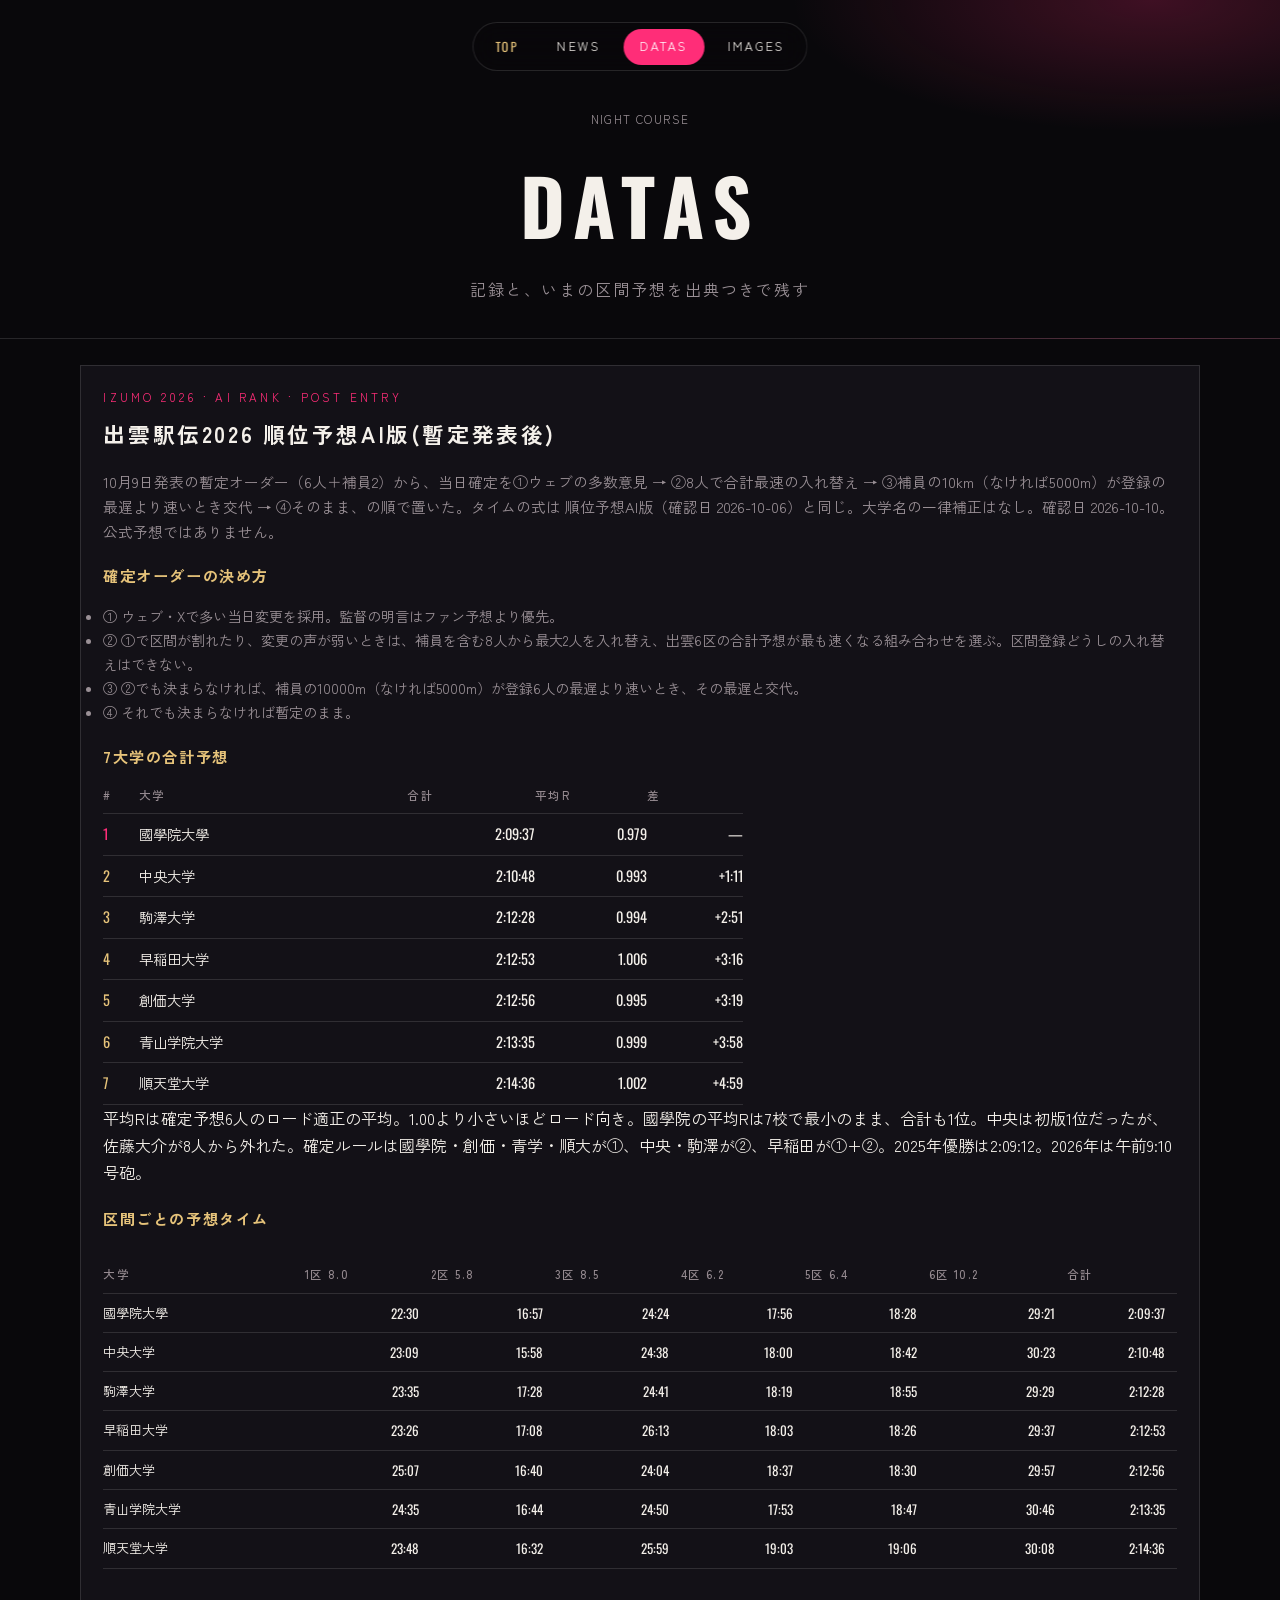
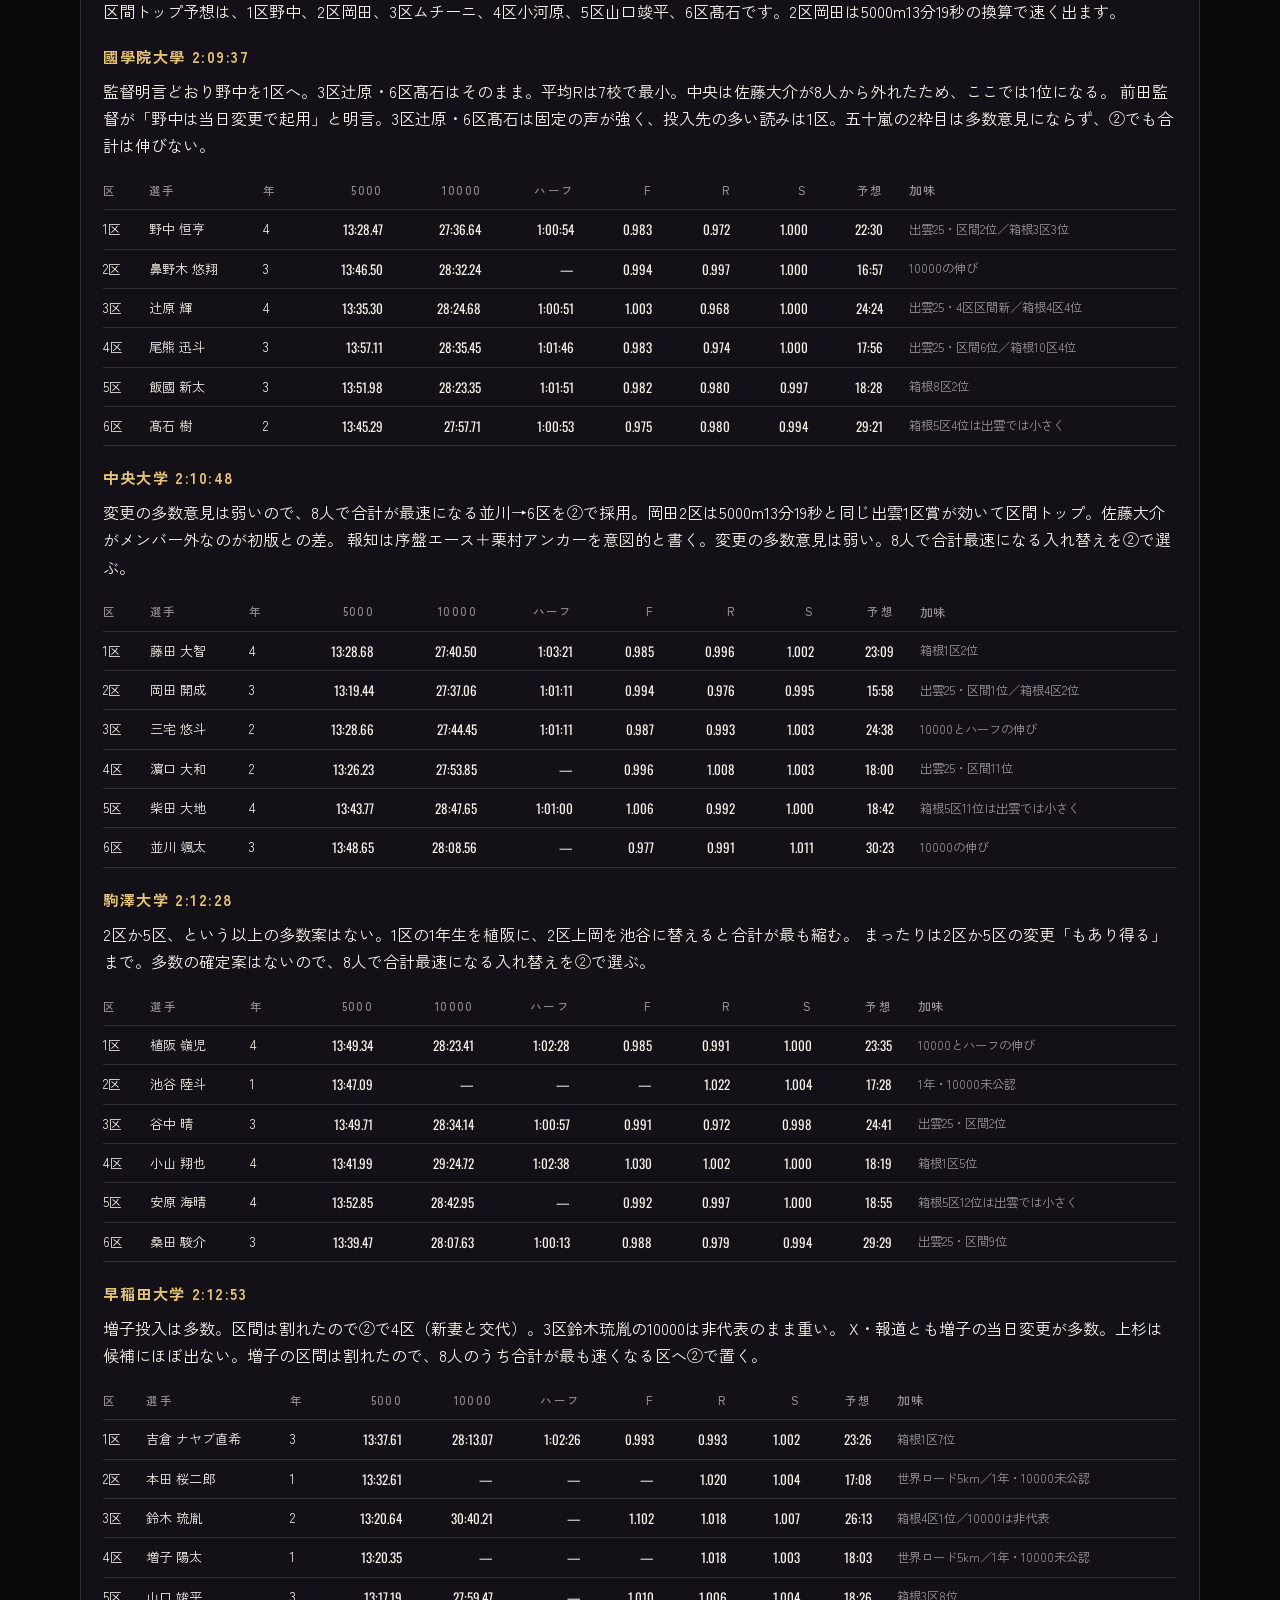
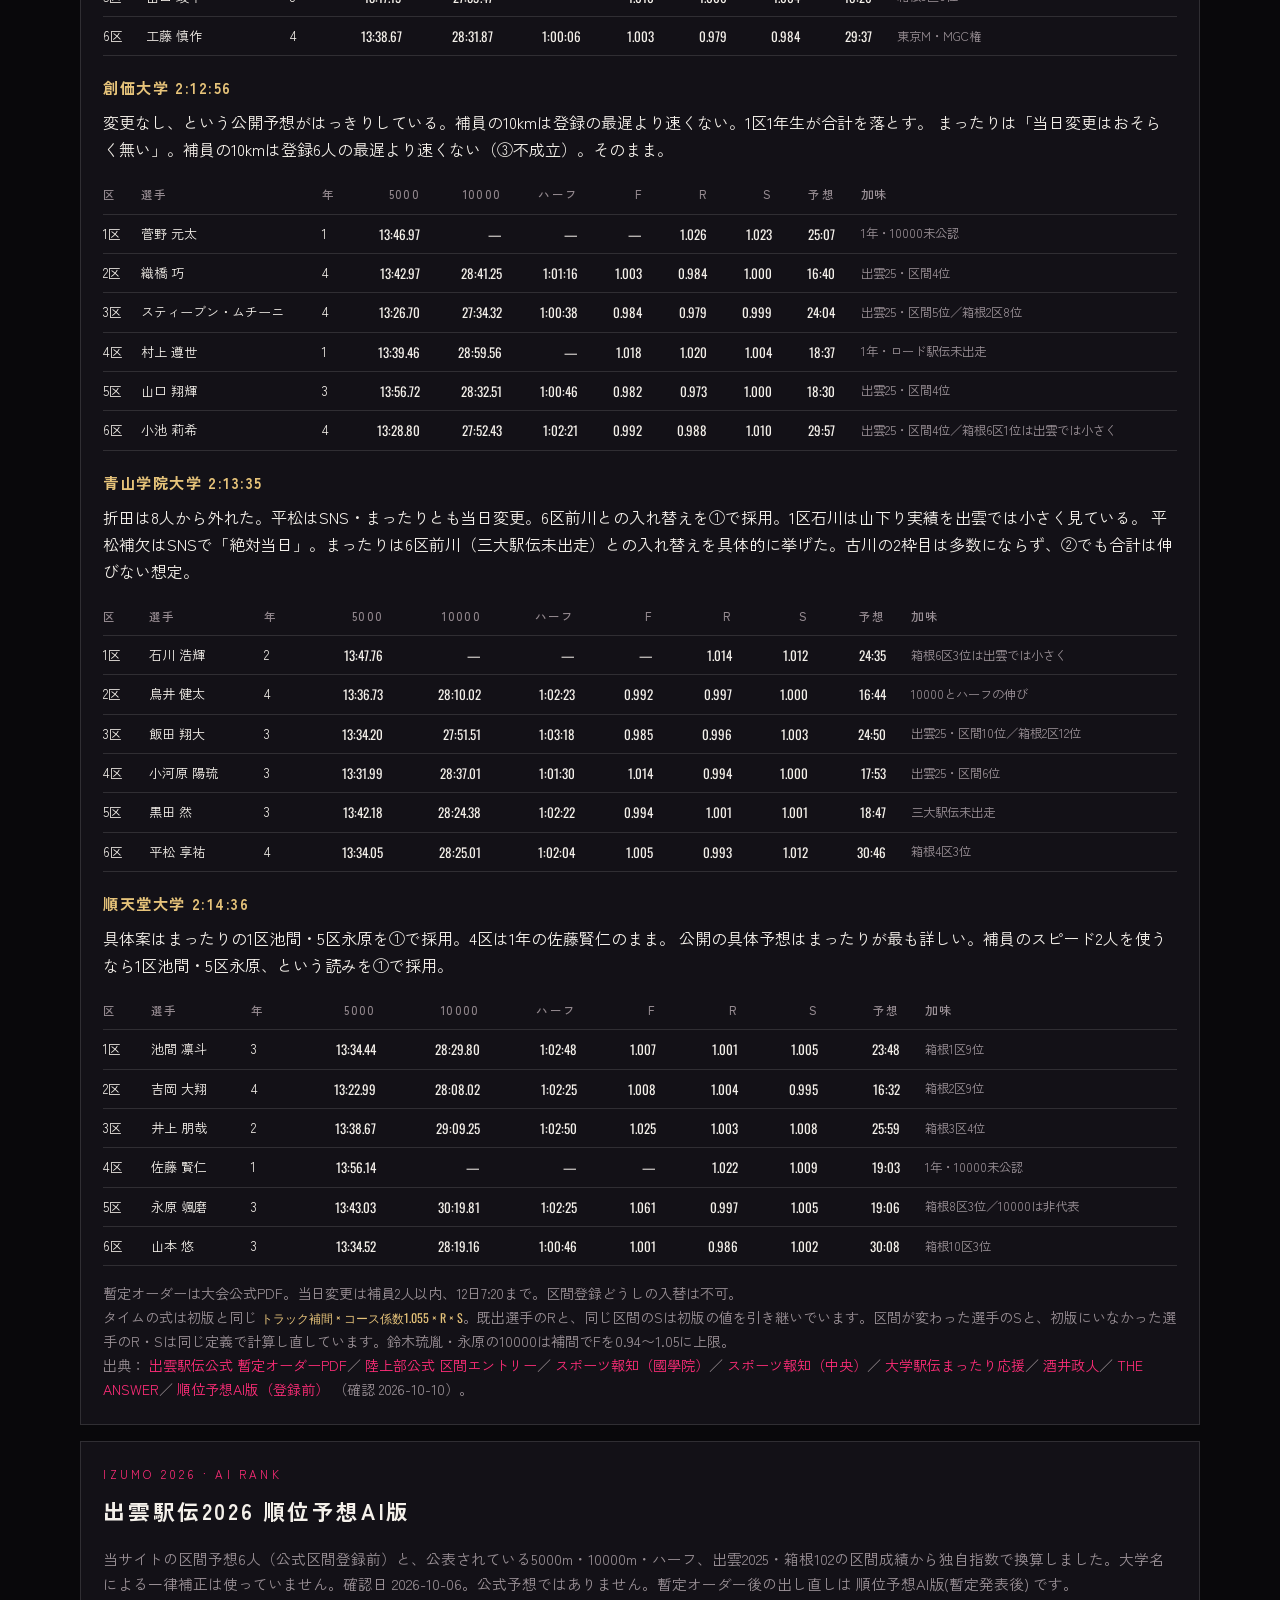
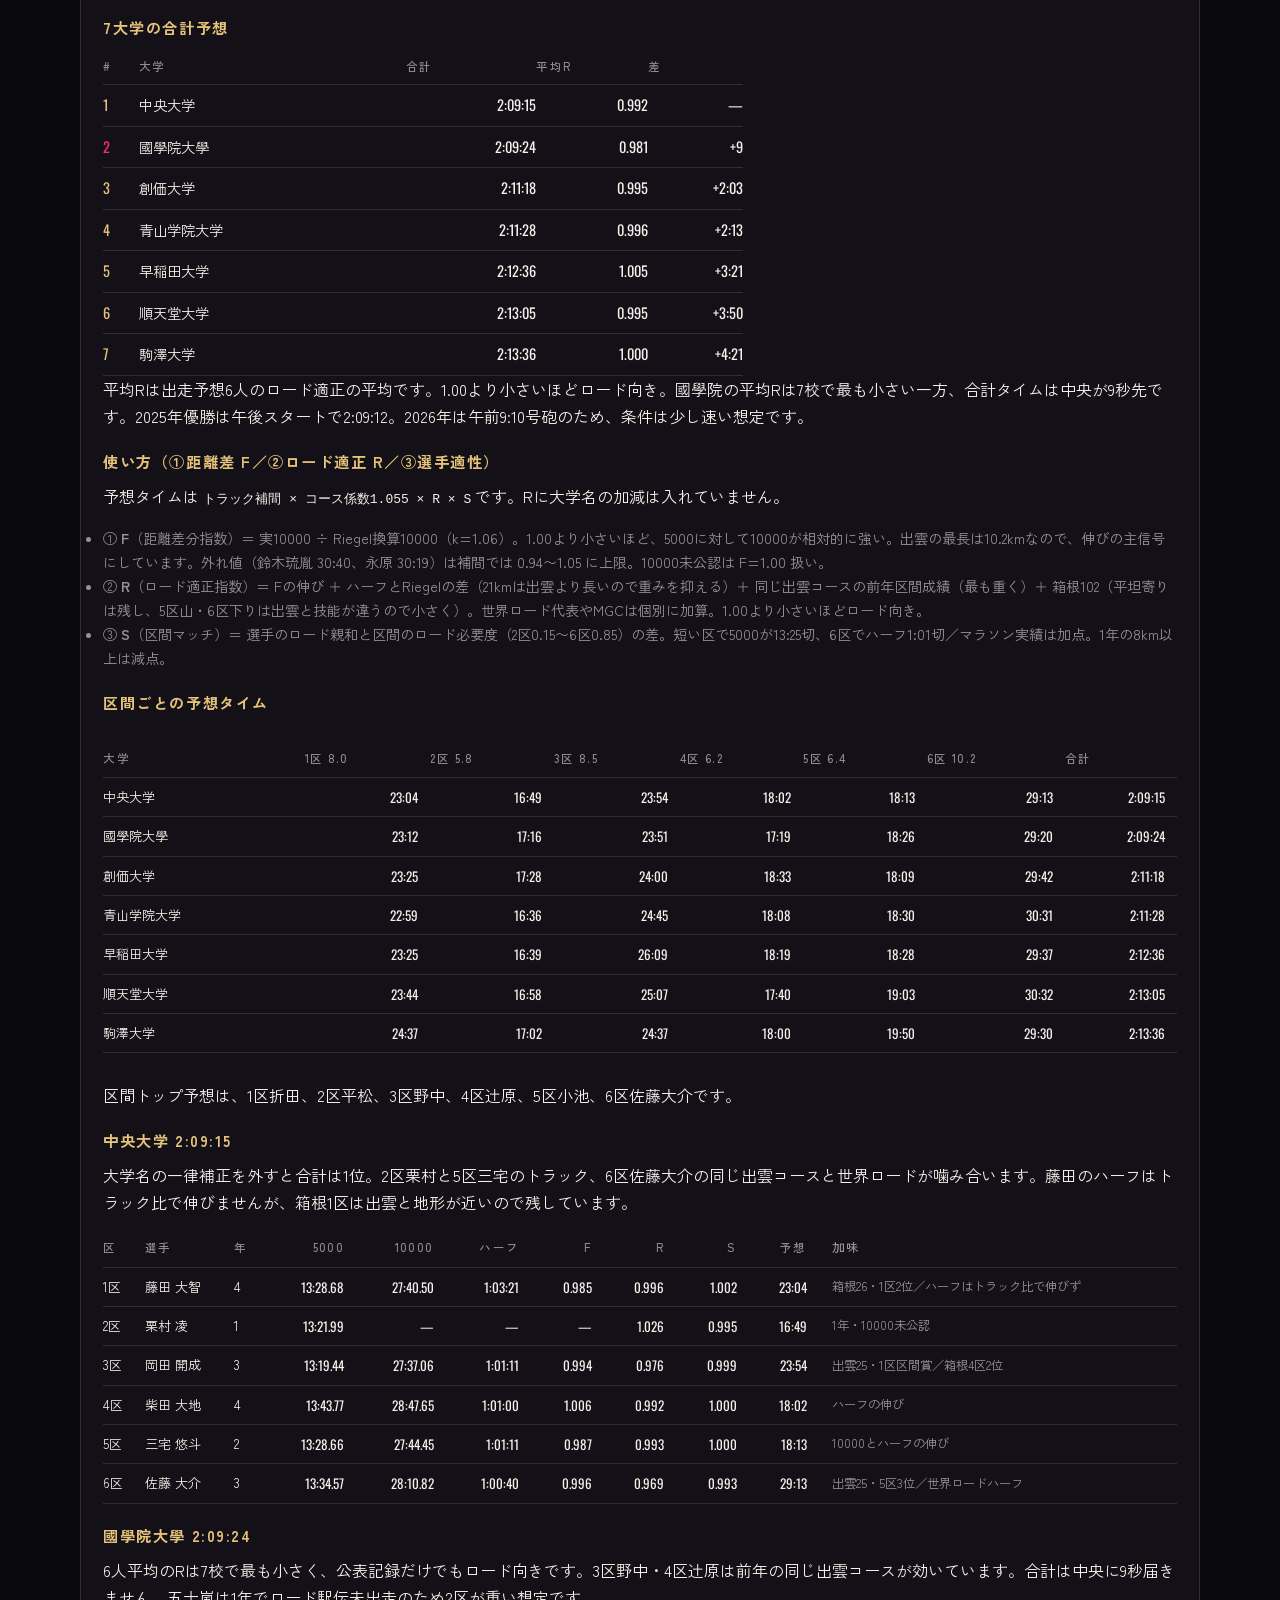
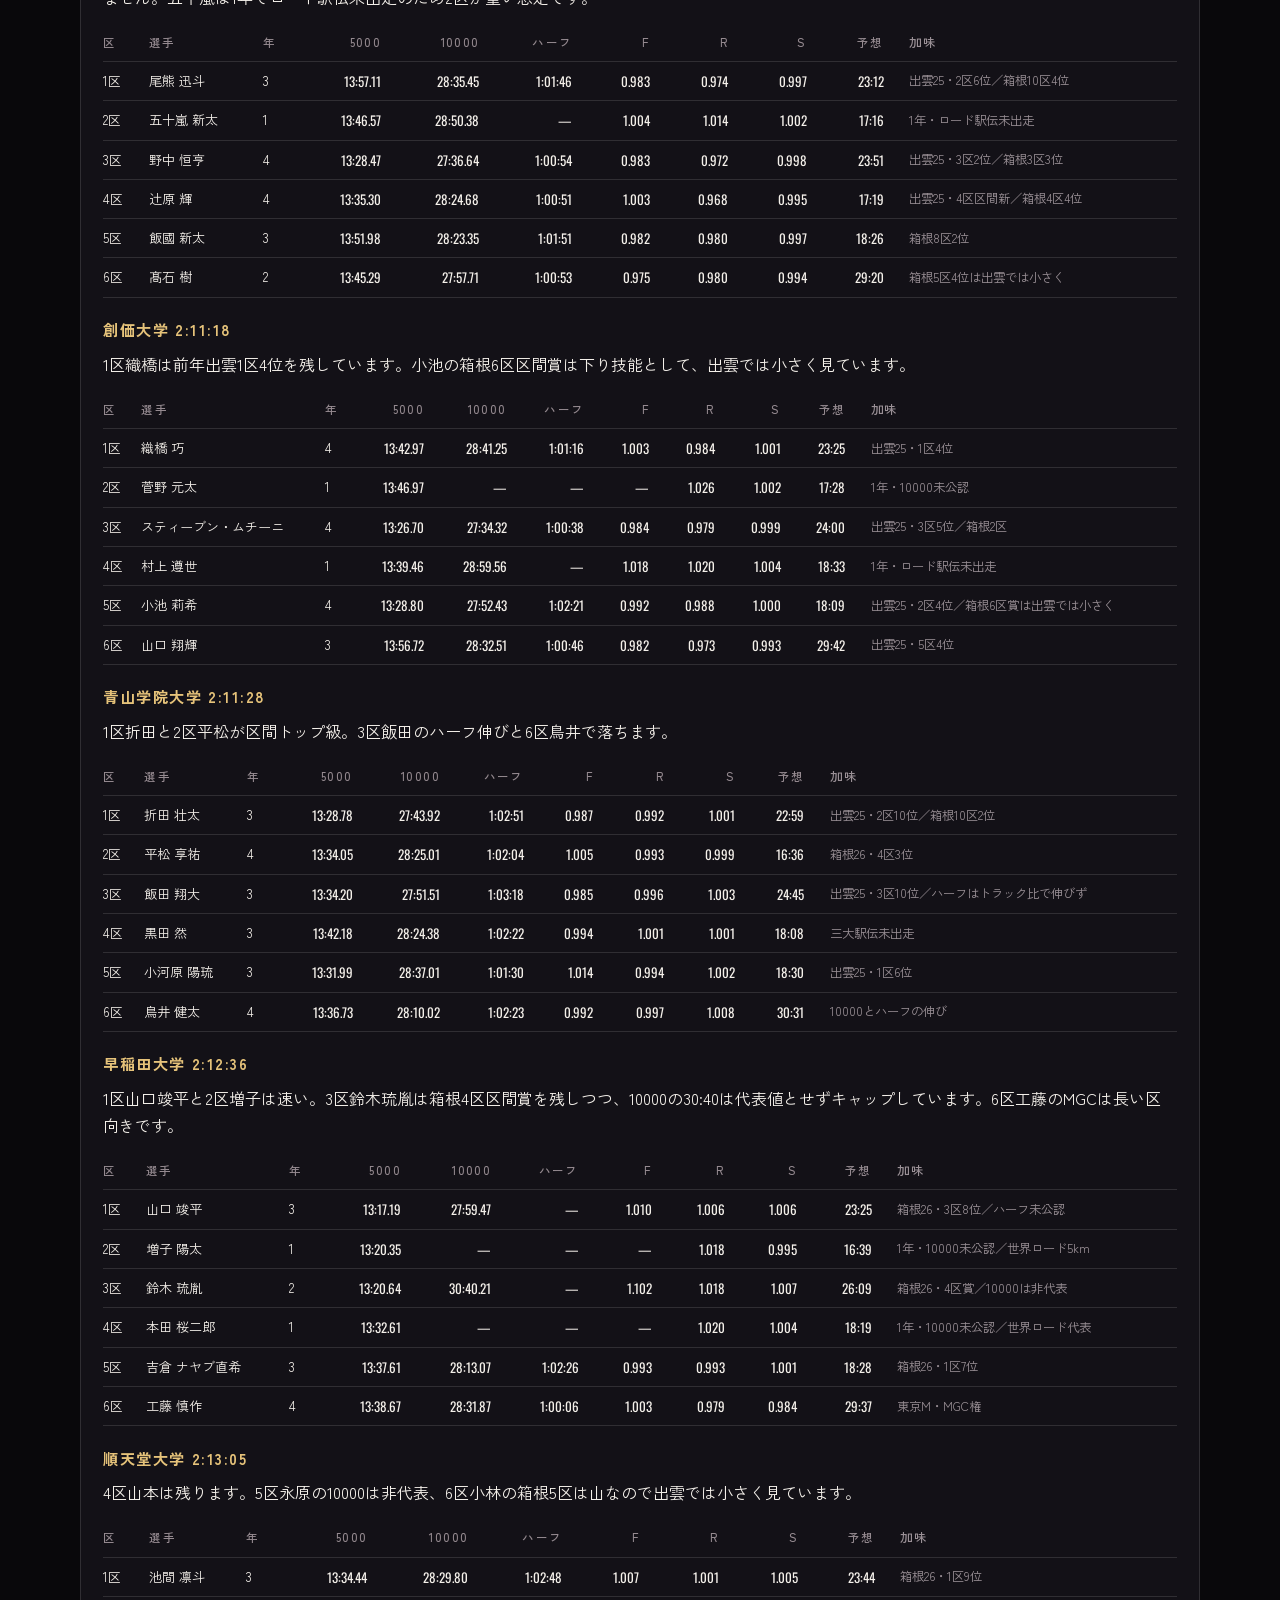
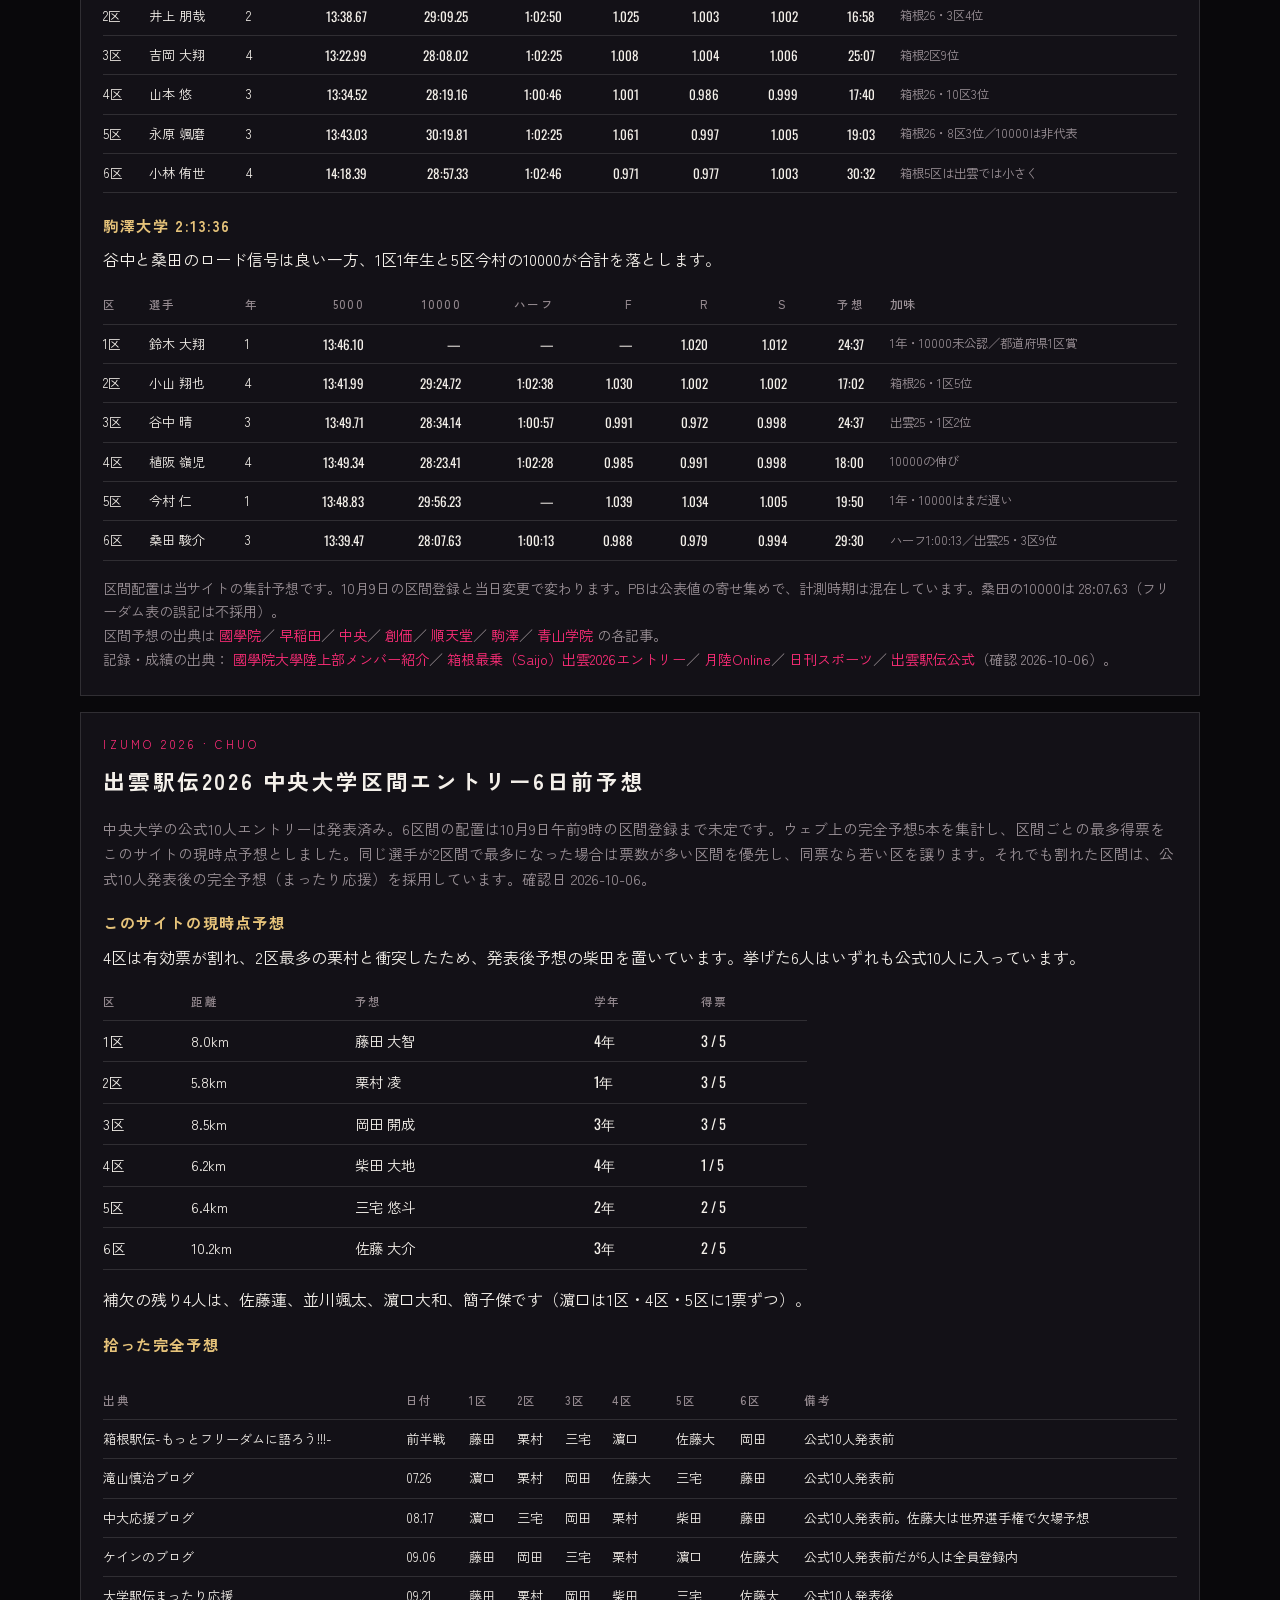
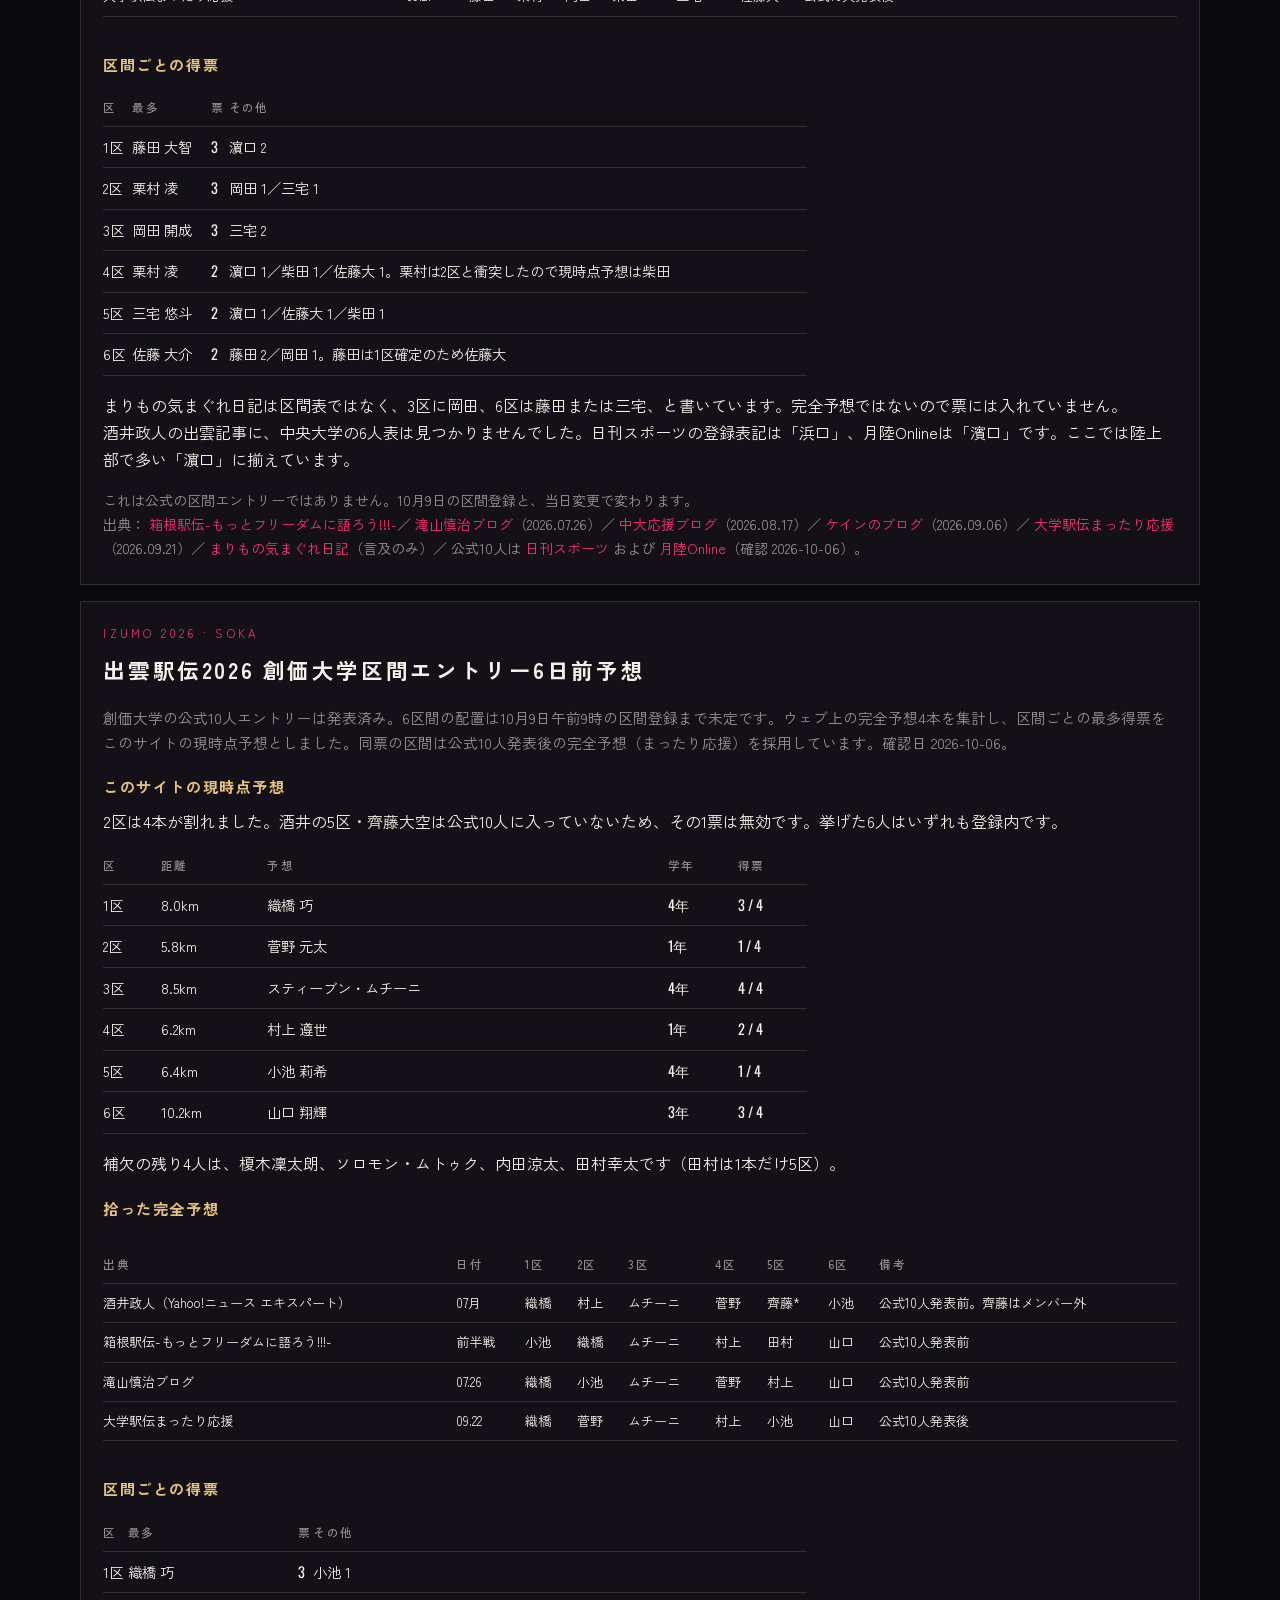
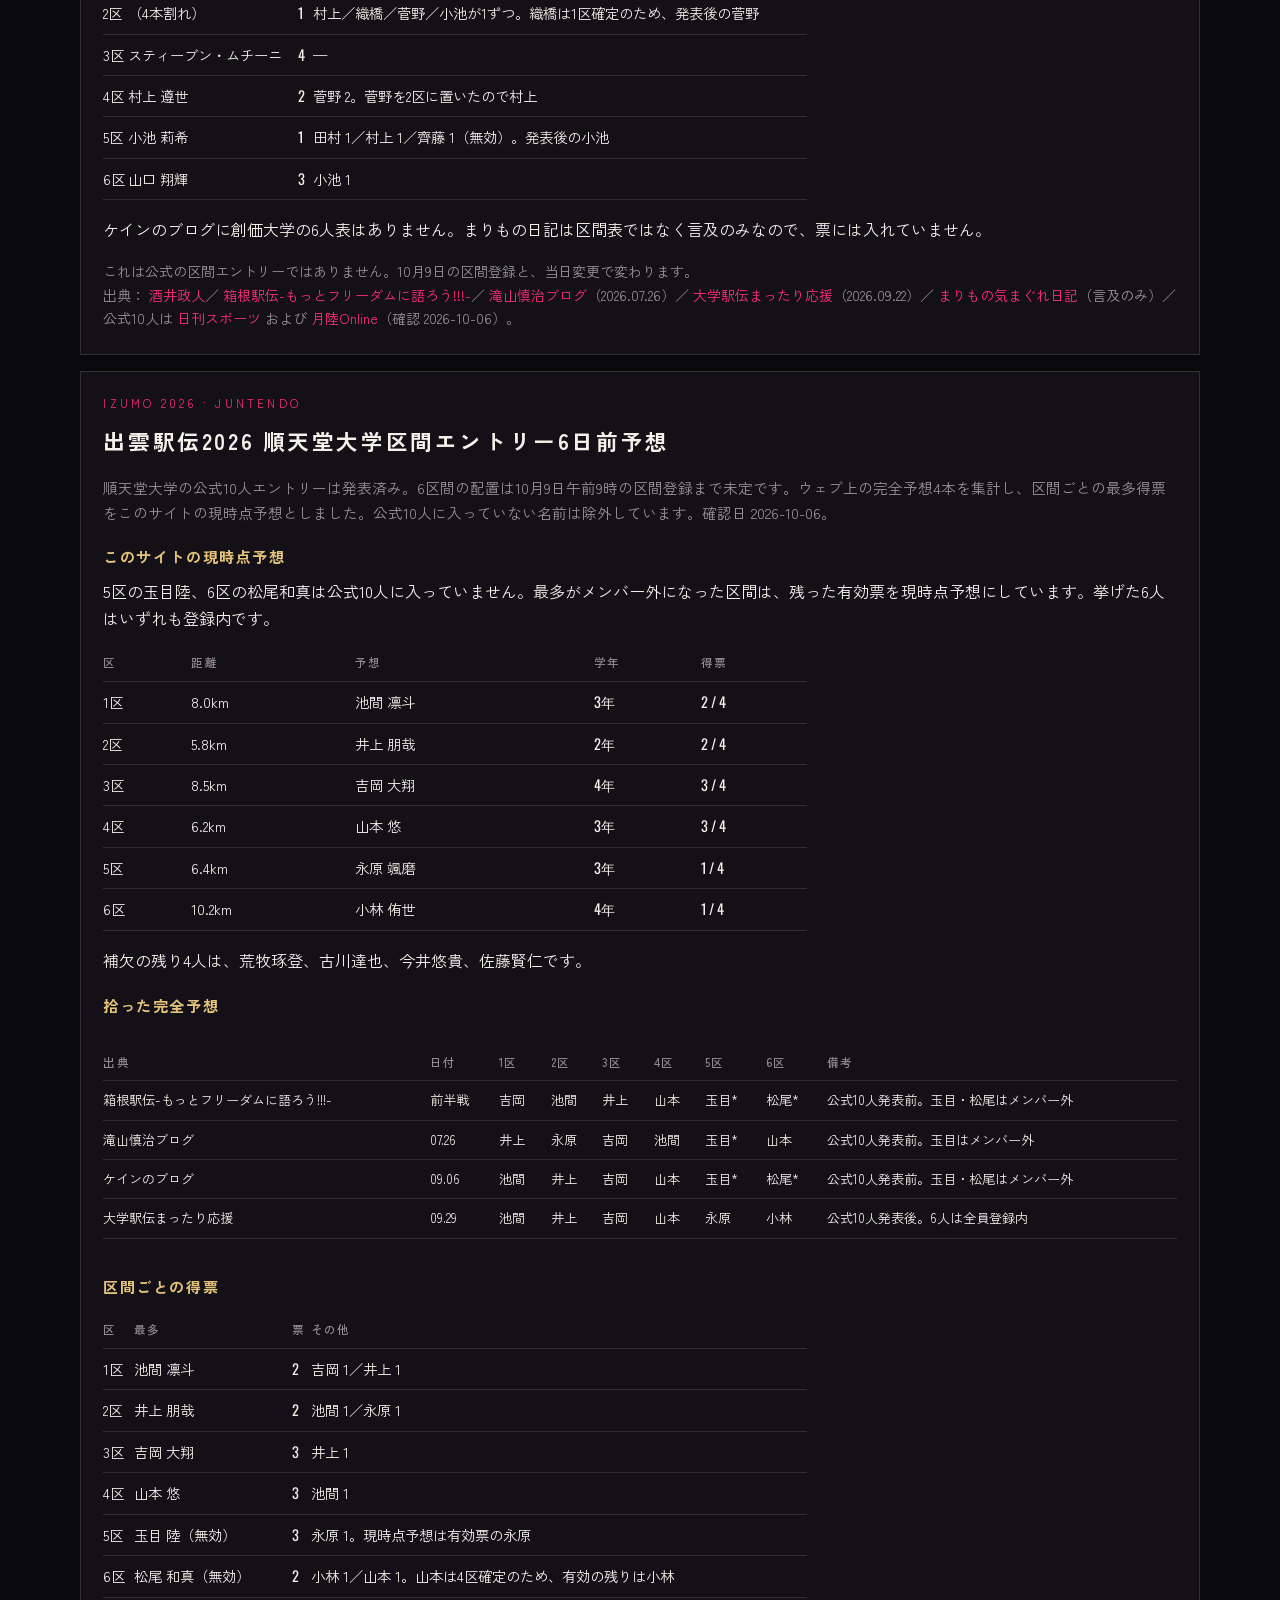
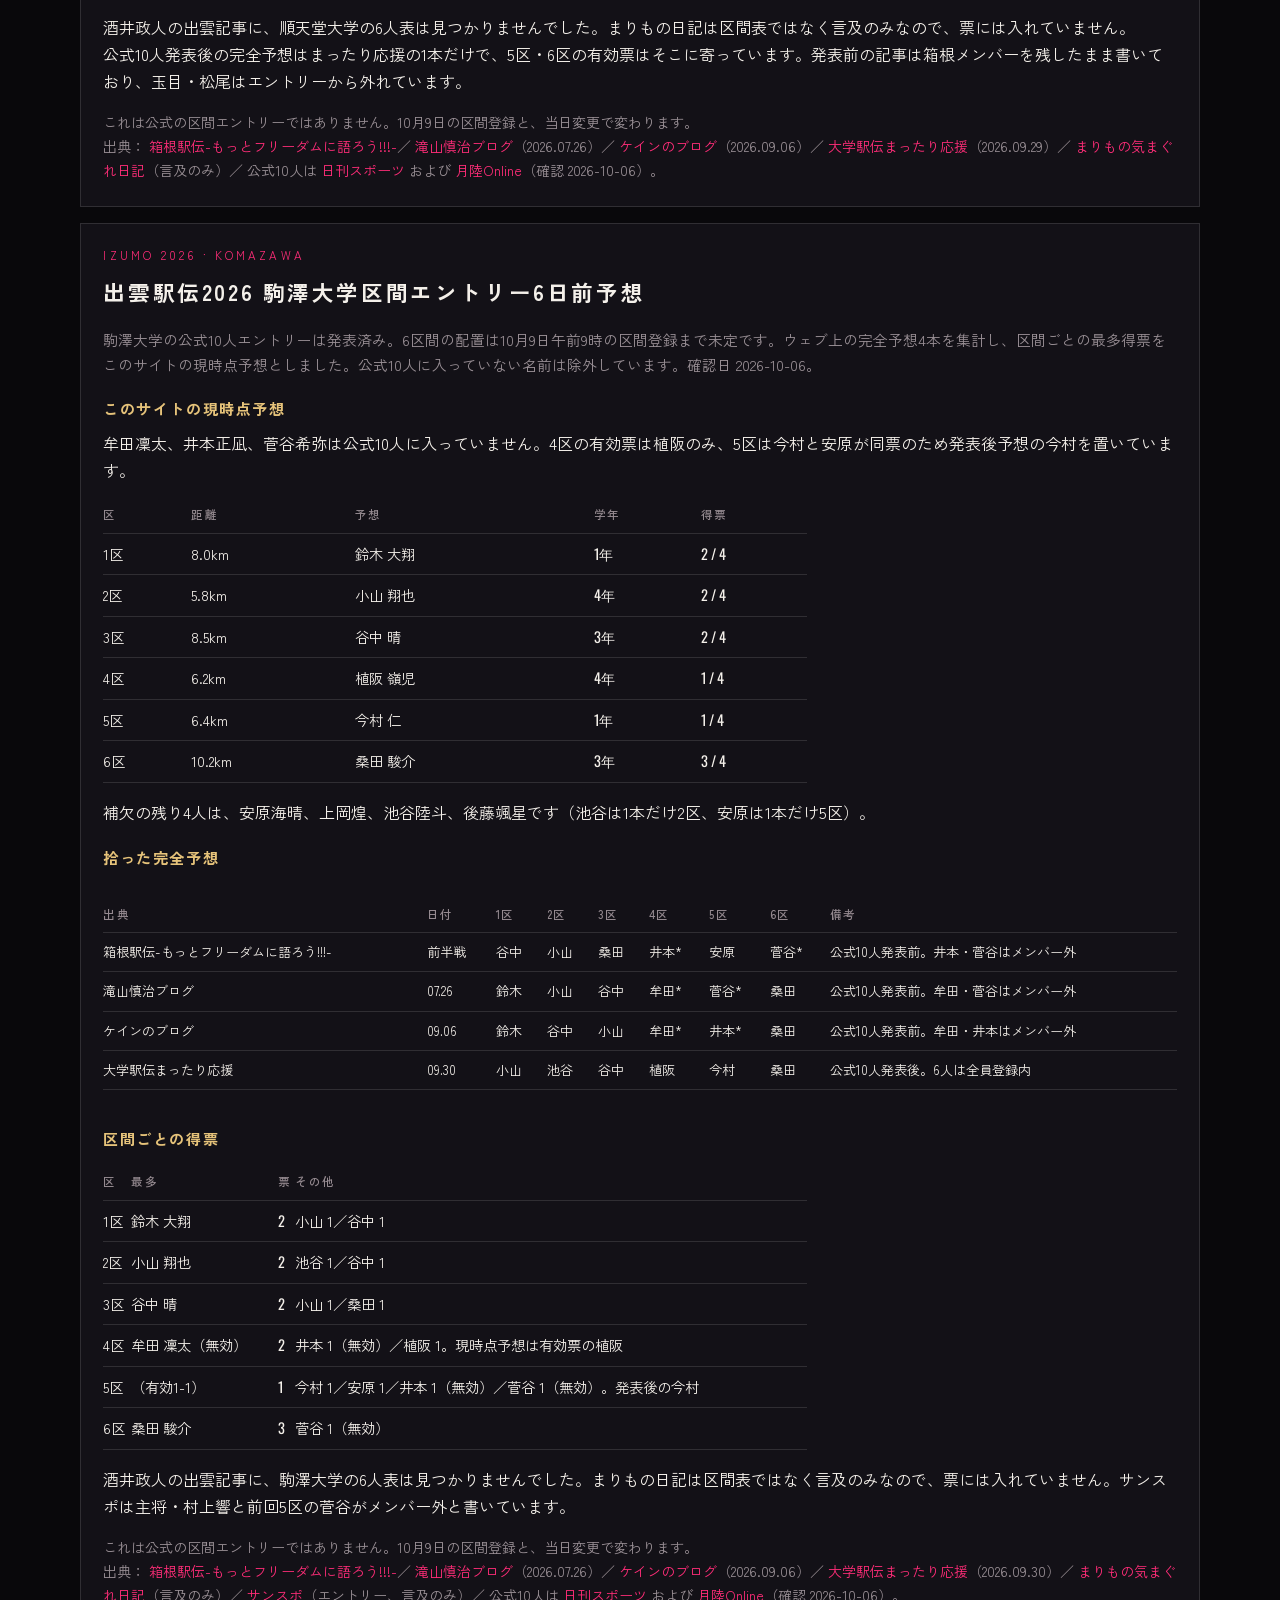
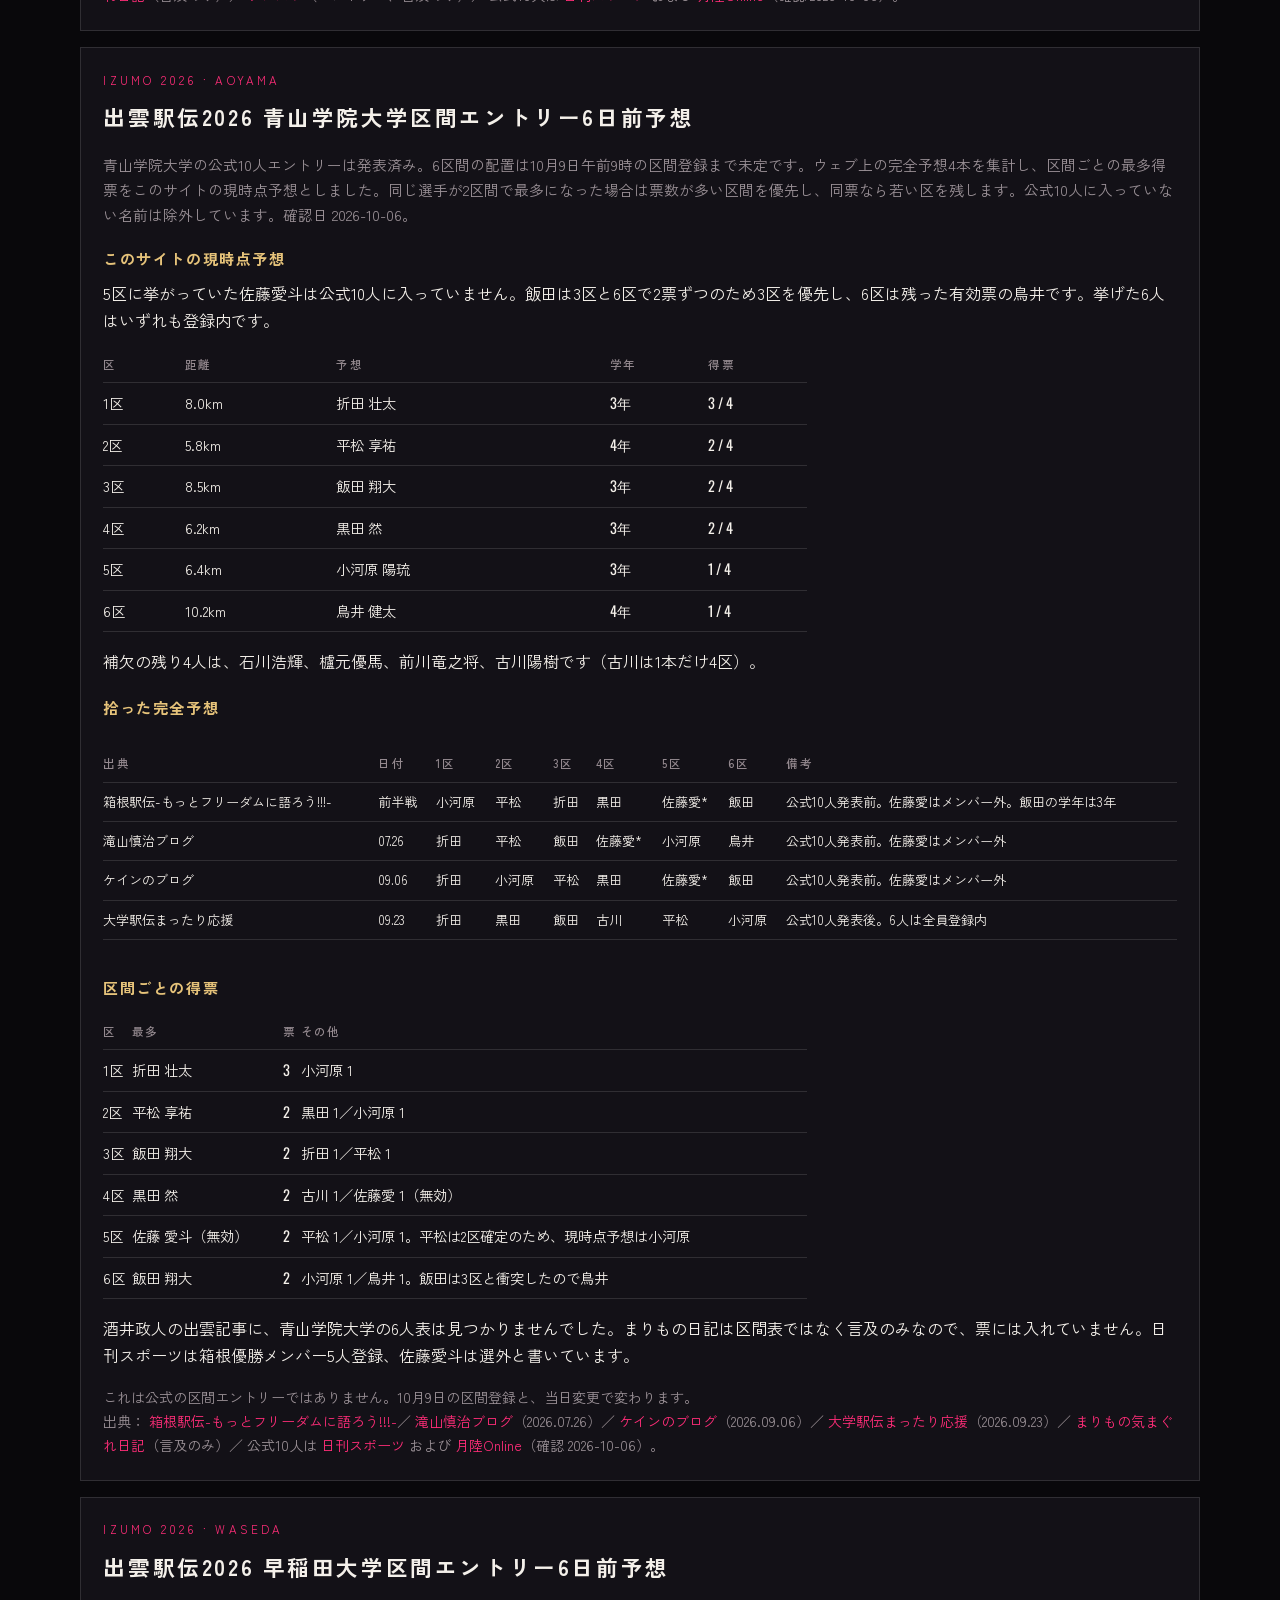
==== commit 6e4b65cf: "Add the post-entry Izumo 2026 AI ranking so the family archive can compare seven schools after the o" ====
--- a/datas/index.html
+++ b/datas/index.html
@@ -25,10 +25,187 @@
     <p>記録と、いまの区間予想を出典つきで残す</p>
   </header>
   <main class="page-body" id="content">
-    <section class="panel" id="izumo-ai-rank-2026">
+    <section class="panel" id="izumo-ai-rank-2026-post">
+      <p class="kicker">IZUMO 2026 · AI RANK · POST ENTRY</p>
+      <h2>出雲駅伝2026 順位予想AI版(暫定発表後)</h2>
+      <p class="lede">10月9日発表の暫定オーダー（6人＋補員2）から、当日確定を①ウェブの多数意見 → ②8人で合計最速の入れ替え → ③補員の10km（なければ5000m）が登録の最遅より速いとき交代 → ④そのまま、の順で置いた。タイムの式は <a href="./#izumo-ai-rank-2026">順位予想AI版</a>（確認日 2026-10-06）と同じ。大学名の一律補正はなし。確認日 2026-10-10。公式予想ではありません。</p>
+
+      <h3>確定オーダーの決め方</h3>
+      <ul class="note">
+        <li>① ウェブ・Xで多い当日変更を採用。監督の明言はファン予想より優先。</li>
+        <li>② ①で区間が割れたり、変更の声が弱いときは、補員を含む8人から最大2人を入れ替え、出雲6区の合計予想が最も速くなる組み合わせを選ぶ。区間登録どうしの入れ替えはできない。</li>
+        <li>③ ②でも決まらなければ、補員の10000m（なければ5000m）が登録6人の最遅より速いとき、その最遅と交代。</li>
+        <li>④ それでも決まらなければ暫定のまま。</li>
+      </ul>
+
+      <h3>7大学の合計予想</h3>
+      <table class="rank-table">
+        <thead>
+          <tr><th>#</th><th>大学</th><th>合計</th><th>平均R</th><th>差</th></tr>
+        </thead>
+        <tbody>
+          <tr class="is-home"><td>1</td><td>國學院大學</td><td>2:09:37</td><td>0.979</td><td>—</td></tr>
+          <tr><td>2</td><td>中央大学</td><td>2:10:48</td><td>0.993</td><td>+1:11</td></tr>
+          <tr><td>3</td><td>駒澤大学</td><td>2:12:28</td><td>0.994</td><td>+2:51</td></tr>
+          <tr><td>4</td><td>早稲田大学</td><td>2:12:53</td><td>1.006</td><td>+3:16</td></tr>
+          <tr><td>5</td><td>創価大学</td><td>2:12:56</td><td>0.995</td><td>+3:19</td></tr>
+          <tr><td>6</td><td>青山学院大学</td><td>2:13:35</td><td>0.999</td><td>+3:58</td></tr>
+          <tr><td>7</td><td>順天堂大学</td><td>2:14:36</td><td>1.002</td><td>+4:59</td></tr>
+        </tbody>
+      </table>
+      <p>平均Rは確定予想6人のロード適正の平均。1.00より小さいほどロード向き。國學院の平均Rは7校で最小のまま、合計も1位。中央は初版1位だったが、佐藤大介が8人から外れた。確定ルールは國學院・創価・青学・順大が①、中央・駒澤が②、早稲田が①+②。2025年優勝は2:09:12。2026年は午前9:10号砲。</p>
+
+      <h3>区間ごとの予想タイム</h3>
+      <div class="table-scroll">
+        <table class="pred-matrix sec-matrix">
+          <thead>
+            <tr><th>大学</th><th>1区 8.0</th><th>2区 5.8</th><th>3区 8.5</th><th>4区 6.2</th><th>5区 6.4</th><th>6区 10.2</th><th>合計</th></tr>
+          </thead>
+          <tbody>
+            <tr><td>國學院大學</td><td>22:30</td><td>16:57</td><td>24:24</td><td>17:56</td><td>18:28</td><td>29:21</td><td>2:09:37</td></tr>
+            <tr><td>中央大学</td><td>23:09</td><td>15:58</td><td>24:38</td><td>18:00</td><td>18:42</td><td>30:23</td><td>2:10:48</td></tr>
+            <tr><td>駒澤大学</td><td>23:35</td><td>17:28</td><td>24:41</td><td>18:19</td><td>18:55</td><td>29:29</td><td>2:12:28</td></tr>
+            <tr><td>早稲田大学</td><td>23:26</td><td>17:08</td><td>26:13</td><td>18:03</td><td>18:26</td><td>29:37</td><td>2:12:53</td></tr>
+            <tr><td>創価大学</td><td>25:07</td><td>16:40</td><td>24:04</td><td>18:37</td><td>18:30</td><td>29:57</td><td>2:12:56</td></tr>
+            <tr><td>青山学院大学</td><td>24:35</td><td>16:44</td><td>24:50</td><td>17:53</td><td>18:47</td><td>30:46</td><td>2:13:35</td></tr>
+            <tr><td>順天堂大学</td><td>23:48</td><td>16:32</td><td>25:59</td><td>19:03</td><td>19:06</td><td>30:08</td><td>2:14:36</td></tr>
+          </tbody>
+        </table>
+      </div>
+      <p>区間トップ予想は、1区野中、2区岡田、3区ムチーニ、4区小河原、5区山口竣平、6区髙石です。2区岡田は5000m13分19秒の換算で速く出ます。</p>
+
+      <h3>國學院大學 2:09:37</h3>
+      <p>監督明言どおり野中を1区へ。3区辻原・6区髙石はそのまま。平均Rは7校で最小。中央は佐藤大介が8人から外れたため、ここでは1位になる。 前田監督が「野中は当日変更で起用」と明言。3区辻原・6区髙石は固定の声が強く、投入先の多い読みは1区。五十嵐の2枠目は多数意見にならず、②でも合計は伸びない。</p>
+      <div class="table-scroll">
+        <table class="idx-table">
+          <thead><tr><th>区</th><th>選手</th><th>年</th><th>5000</th><th>10000</th><th>ハーフ</th><th>F</th><th>R</th><th>S</th><th>予想</th><th>加味</th></tr></thead>
+          <tbody>
+            <tr><td>1区</td><td>野中 恒亨</td><td>4</td><td>13:28.47</td><td>27:36.64</td><td>1:00:54</td><td>0.983</td><td>0.972</td><td>1.000</td><td>22:30</td><td>出雲25・区間2位／箱根3区3位</td></tr>
+            <tr><td>2区</td><td>鼻野木 悠翔</td><td>3</td><td>13:46.50</td><td>28:32.24</td><td>—</td><td>0.994</td><td>0.997</td><td>1.000</td><td>16:57</td><td>10000の伸び</td></tr>
+            <tr><td>3区</td><td>辻原 輝</td><td>4</td><td>13:35.30</td><td>28:24.68</td><td>1:00:51</td><td>1.003</td><td>0.968</td><td>1.000</td><td>24:24</td><td>出雲25・4区区間新／箱根4区4位</td></tr>
+            <tr><td>4区</td><td>尾熊 迅斗</td><td>3</td><td>13:57.11</td><td>28:35.45</td><td>1:01:46</td><td>0.983</td><td>0.974</td><td>1.000</td><td>17:56</td><td>出雲25・区間6位／箱根10区4位</td></tr>
+            <tr><td>5区</td><td>飯國 新太</td><td>3</td><td>13:51.98</td><td>28:23.35</td><td>1:01:51</td><td>0.982</td><td>0.980</td><td>0.997</td><td>18:28</td><td>箱根8区2位</td></tr>
+            <tr><td>6区</td><td>髙石 樹</td><td>2</td><td>13:45.29</td><td>27:57.71</td><td>1:00:53</td><td>0.975</td><td>0.980</td><td>0.994</td><td>29:21</td><td>箱根5区4位は出雲では小さく</td></tr>
+          </tbody>
+        </table>
+      </div>
+
+      <h3>中央大学 2:10:48</h3>
+      <p>変更の多数意見は弱いので、8人で合計が最速になる並川→6区を②で採用。岡田2区は5000m13分19秒と同じ出雲1区賞が効いて区間トップ。佐藤大介がメンバー外なのが初版との差。 報知は序盤エース＋栗村アンカーを意図的と書く。変更の多数意見は弱い。8人で合計最速になる入れ替えを②で選ぶ。</p>
+      <div class="table-scroll">
+        <table class="idx-table">
+          <thead><tr><th>区</th><th>選手</th><th>年</th><th>5000</th><th>10000</th><th>ハーフ</th><th>F</th><th>R</th><th>S</th><th>予想</th><th>加味</th></tr></thead>
+          <tbody>
+            <tr><td>1区</td><td>藤田 大智</td><td>4</td><td>13:28.68</td><td>27:40.50</td><td>1:03:21</td><td>0.985</td><td>0.996</td><td>1.002</td><td>23:09</td><td>箱根1区2位</td></tr>
+            <tr><td>2区</td><td>岡田 開成</td><td>3</td><td>13:19.44</td><td>27:37.06</td><td>1:01:11</td><td>0.994</td><td>0.976</td><td>0.995</td><td>15:58</td><td>出雲25・区間1位／箱根4区2位</td></tr>
+            <tr><td>3区</td><td>三宅 悠斗</td><td>2</td><td>13:28.66</td><td>27:44.45</td><td>1:01:11</td><td>0.987</td><td>0.993</td><td>1.003</td><td>24:38</td><td>10000とハーフの伸び</td></tr>
+            <tr><td>4区</td><td>濵口 大和</td><td>2</td><td>13:26.23</td><td>27:53.85</td><td>—</td><td>0.996</td><td>1.008</td><td>1.003</td><td>18:00</td><td>出雲25・区間11位</td></tr>
+            <tr><td>5区</td><td>柴田 大地</td><td>4</td><td>13:43.77</td><td>28:47.65</td><td>1:01:00</td><td>1.006</td><td>0.992</td><td>1.000</td><td>18:42</td><td>箱根5区11位は出雲では小さく</td></tr>
+            <tr><td>6区</td><td>並川 颯太</td><td>3</td><td>13:48.65</td><td>28:08.56</td><td>—</td><td>0.977</td><td>0.991</td><td>1.011</td><td>30:23</td><td>10000の伸び</td></tr>
+          </tbody>
+        </table>
+      </div>
+
+      <h3>駒澤大学 2:12:28</h3>
+      <p>2区か5区、という以上の多数案はない。1区の1年生を植阪に、2区上岡を池谷に替えると合計が最も縮む。 まったりは2区か5区の変更「もあり得る」まで。多数の確定案はないので、8人で合計最速になる入れ替えを②で選ぶ。</p>
+      <div class="table-scroll">
+        <table class="idx-table">
+          <thead><tr><th>区</th><th>選手</th><th>年</th><th>5000</th><th>10000</th><th>ハーフ</th><th>F</th><th>R</th><th>S</th><th>予想</th><th>加味</th></tr></thead>
+          <tbody>
+            <tr><td>1区</td><td>植阪 嶺児</td><td>4</td><td>13:49.34</td><td>28:23.41</td><td>1:02:28</td><td>0.985</td><td>0.991</td><td>1.000</td><td>23:35</td><td>10000とハーフの伸び</td></tr>
+            <tr><td>2区</td><td>池谷 陸斗</td><td>1</td><td>13:47.09</td><td>—</td><td>—</td><td>—</td><td>1.022</td><td>1.004</td><td>17:28</td><td>1年・10000未公認</td></tr>
+            <tr><td>3区</td><td>谷中 晴</td><td>3</td><td>13:49.71</td><td>28:34.14</td><td>1:00:57</td><td>0.991</td><td>0.972</td><td>0.998</td><td>24:41</td><td>出雲25・区間2位</td></tr>
+            <tr><td>4区</td><td>小山 翔也</td><td>4</td><td>13:41.99</td><td>29:24.72</td><td>1:02:38</td><td>1.030</td><td>1.002</td><td>1.000</td><td>18:19</td><td>箱根1区5位</td></tr>
+            <tr><td>5区</td><td>安原 海晴</td><td>4</td><td>13:52.85</td><td>28:42.95</td><td>—</td><td>0.992</td><td>0.997</td><td>1.000</td><td>18:55</td><td>箱根5区12位は出雲では小さく</td></tr>
+            <tr><td>6区</td><td>桑田 駿介</td><td>3</td><td>13:39.47</td><td>28:07.63</td><td>1:00:13</td><td>0.988</td><td>0.979</td><td>0.994</td><td>29:29</td><td>出雲25・区間9位</td></tr>
+          </tbody>
+        </table>
+      </div>
+
+      <h3>早稲田大学 2:12:53</h3>
+      <p>増子投入は多数。区間は割れたので②で4区（新妻と交代）。3区鈴木琉胤の10000は非代表のまま重い。 X・報道とも増子の当日変更が多数。上杉は候補にほぼ出ない。増子の区間は割れたので、8人のうち合計が最も速くなる区へ②で置く。</p>
+      <div class="table-scroll">
+        <table class="idx-table">
+          <thead><tr><th>区</th><th>選手</th><th>年</th><th>5000</th><th>10000</th><th>ハーフ</th><th>F</th><th>R</th><th>S</th><th>予想</th><th>加味</th></tr></thead>
+          <tbody>
+            <tr><td>1区</td><td>吉倉 ナヤブ直希</td><td>3</td><td>13:37.61</td><td>28:13.07</td><td>1:02:26</td><td>0.993</td><td>0.993</td><td>1.002</td><td>23:26</td><td>箱根1区7位</td></tr>
+            <tr><td>2区</td><td>本田 桜二郎</td><td>1</td><td>13:32.61</td><td>—</td><td>—</td><td>—</td><td>1.020</td><td>1.004</td><td>17:08</td><td>世界ロード5km／1年・10000未公認</td></tr>
+            <tr><td>3区</td><td>鈴木 琉胤</td><td>2</td><td>13:20.64</td><td>30:40.21</td><td>—</td><td>1.102</td><td>1.018</td><td>1.007</td><td>26:13</td><td>箱根4区1位／10000は非代表</td></tr>
+            <tr><td>4区</td><td>増子 陽太</td><td>1</td><td>13:20.35</td><td>—</td><td>—</td><td>—</td><td>1.018</td><td>1.003</td><td>18:03</td><td>世界ロード5km／1年・10000未公認</td></tr>
+            <tr><td>5区</td><td>山口 竣平</td><td>3</td><td>13:17.19</td><td>27:59.47</td><td>—</td><td>1.010</td><td>1.006</td><td>1.004</td><td>18:26</td><td>箱根3区8位</td></tr>
+            <tr><td>6区</td><td>工藤 慎作</td><td>4</td><td>13:38.67</td><td>28:31.87</td><td>1:00:06</td><td>1.003</td><td>0.979</td><td>0.984</td><td>29:37</td><td>東京M・MGC権</td></tr>
+          </tbody>
+        </table>
+      </div>
+
+      <h3>創価大学 2:12:56</h3>
+      <p>変更なし、という公開予想がはっきりしている。補員の10kmは登録の最遅より速くない。1区1年生が合計を落とす。 まったりは「当日変更はおそらく無い」。補員の10kmは登録6人の最遅より速くない（③不成立）。そのまま。</p>
+      <div class="table-scroll">
+        <table class="idx-table">
+          <thead><tr><th>区</th><th>選手</th><th>年</th><th>5000</th><th>10000</th><th>ハーフ</th><th>F</th><th>R</th><th>S</th><th>予想</th><th>加味</th></tr></thead>
+          <tbody>
+            <tr><td>1区</td><td>菅野 元太</td><td>1</td><td>13:46.97</td><td>—</td><td>—</td><td>—</td><td>1.026</td><td>1.023</td><td>25:07</td><td>1年・10000未公認</td></tr>
+            <tr><td>2区</td><td>織橋 巧</td><td>4</td><td>13:42.97</td><td>28:41.25</td><td>1:01:16</td><td>1.003</td><td>0.984</td><td>1.000</td><td>16:40</td><td>出雲25・区間4位</td></tr>
+            <tr><td>3区</td><td>スティーブン・ムチーニ</td><td>4</td><td>13:26.70</td><td>27:34.32</td><td>1:00:38</td><td>0.984</td><td>0.979</td><td>0.999</td><td>24:04</td><td>出雲25・区間5位／箱根2区8位</td></tr>
+            <tr><td>4区</td><td>村上 遵世</td><td>1</td><td>13:39.46</td><td>28:59.56</td><td>—</td><td>1.018</td><td>1.020</td><td>1.004</td><td>18:37</td><td>1年・ロード駅伝未出走</td></tr>
+            <tr><td>5区</td><td>山口 翔輝</td><td>3</td><td>13:56.72</td><td>28:32.51</td><td>1:00:46</td><td>0.982</td><td>0.973</td><td>1.000</td><td>18:30</td><td>出雲25・区間4位</td></tr>
+            <tr><td>6区</td><td>小池 莉希</td><td>4</td><td>13:28.80</td><td>27:52.43</td><td>1:02:21</td><td>0.992</td><td>0.988</td><td>1.010</td><td>29:57</td><td>出雲25・区間4位／箱根6区1位は出雲では小さく</td></tr>
+          </tbody>
+        </table>
+      </div>
+
+      <h3>青山学院大学 2:13:35</h3>
+      <p>折田は8人から外れた。平松はSNS・まったりとも当日変更。6区前川との入れ替えを①で採用。1区石川は山下り実績を出雲では小さく見ている。 平松補欠はSNSで「絶対当日」。まったりは6区前川（三大駅伝未出走）との入れ替えを具体的に挙げた。古川の2枠目は多数にならず、②でも合計は伸びない想定。</p>
+      <div class="table-scroll">
+        <table class="idx-table">
+          <thead><tr><th>区</th><th>選手</th><th>年</th><th>5000</th><th>10000</th><th>ハーフ</th><th>F</th><th>R</th><th>S</th><th>予想</th><th>加味</th></tr></thead>
+          <tbody>
+            <tr><td>1区</td><td>石川 浩輝</td><td>2</td><td>13:47.76</td><td>—</td><td>—</td><td>—</td><td>1.014</td><td>1.012</td><td>24:35</td><td>箱根6区3位は出雲では小さく</td></tr>
+            <tr><td>2区</td><td>鳥井 健太</td><td>4</td><td>13:36.73</td><td>28:10.02</td><td>1:02:23</td><td>0.992</td><td>0.997</td><td>1.000</td><td>16:44</td><td>10000とハーフの伸び</td></tr>
+            <tr><td>3区</td><td>飯田 翔大</td><td>3</td><td>13:34.20</td><td>27:51.51</td><td>1:03:18</td><td>0.985</td><td>0.996</td><td>1.003</td><td>24:50</td><td>出雲25・区間10位／箱根2区12位</td></tr>
+            <tr><td>4区</td><td>小河原 陽琉</td><td>3</td><td>13:31.99</td><td>28:37.01</td><td>1:01:30</td><td>1.014</td><td>0.994</td><td>1.000</td><td>17:53</td><td>出雲25・区間6位</td></tr>
+            <tr><td>5区</td><td>黒田 然</td><td>3</td><td>13:42.18</td><td>28:24.38</td><td>1:02:22</td><td>0.994</td><td>1.001</td><td>1.001</td><td>18:47</td><td>三大駅伝未出走</td></tr>
+            <tr><td>6区</td><td>平松 享祐</td><td>4</td><td>13:34.05</td><td>28:25.01</td><td>1:02:04</td><td>1.005</td><td>0.993</td><td>1.012</td><td>30:46</td><td>箱根4区3位</td></tr>
+          </tbody>
+        </table>
+      </div>
+
+      <h3>順天堂大学 2:14:36</h3>
+      <p>具体案はまったりの1区池間・5区永原を①で採用。4区は1年の佐藤賢仁のまま。 公開の具体予想はまったりが最も詳しい。補員のスピード2人を使うなら1区池間・5区永原、という読みを①で採用。</p>
+      <div class="table-scroll">
+        <table class="idx-table">
+          <thead><tr><th>区</th><th>選手</th><th>年</th><th>5000</th><th>10000</th><th>ハーフ</th><th>F</th><th>R</th><th>S</th><th>予想</th><th>加味</th></tr></thead>
+          <tbody>
+            <tr><td>1区</td><td>池間 凛斗</td><td>3</td><td>13:34.44</td><td>28:29.80</td><td>1:02:48</td><td>1.007</td><td>1.001</td><td>1.005</td><td>23:48</td><td>箱根1区9位</td></tr>
+            <tr><td>2区</td><td>吉岡 大翔</td><td>4</td><td>13:22.99</td><td>28:08.02</td><td>1:02:25</td><td>1.008</td><td>1.004</td><td>0.995</td><td>16:32</td><td>箱根2区9位</td></tr>
+            <tr><td>3区</td><td>井上 朋哉</td><td>2</td><td>13:38.67</td><td>29:09.25</td><td>1:02:50</td><td>1.025</td><td>1.003</td><td>1.008</td><td>25:59</td><td>箱根3区4位</td></tr>
+            <tr><td>4区</td><td>佐藤 賢仁</td><td>1</td><td>13:56.14</td><td>—</td><td>—</td><td>—</td><td>1.022</td><td>1.009</td><td>19:03</td><td>1年・10000未公認</td></tr>
+            <tr><td>5区</td><td>永原 颯磨</td><td>3</td><td>13:43.03</td><td>30:19.81</td><td>1:02:25</td><td>1.061</td><td>0.997</td><td>1.005</td><td>19:06</td><td>箱根8区3位／10000は非代表</td></tr>
+            <tr><td>6区</td><td>山本 悠</td><td>3</td><td>13:34.52</td><td>28:19.16</td><td>1:00:46</td><td>1.001</td><td>0.986</td><td>1.002</td><td>30:08</td><td>箱根10区3位</td></tr>
+          </tbody>
+        </table>
+      </div>
+
+      <p class="note">
+        暫定オーダーは大会公式PDF。当日変更は補員2人以内、12日7:20まで。区間登録どうしの入替は不可。<br>
+        タイムの式は初版と同じ <code>トラック補間 × コース係数1.055 × R × S</code>。既出選手のRと、同じ区間のSは初版の値を引き継いでいます。区間が変わった選手のSと、初版にいなかった選手のR・Sは同じ定義で計算し直しています。鈴木琉胤・永原の10000は補間でFを0.94〜1.05に上限。<br>
+        出典：
+        <a href="https://www.izumo-ekiden.jp/assets/pdf/orderlist_pre.pdf" target="_blank" rel="noopener noreferrer">出雲駅伝公式 暫定オーダーPDF</a>／
+        <a href="https://www.kokugakuin.com/news/4270/" target="_blank" rel="noopener noreferrer">陸上部公式 区間エントリー</a>／
+        <a href="https://hochi.news/articles/20261009-OHT1T51247.html" target="_blank" rel="noopener noreferrer">スポーツ報知（國學院）</a>／
+        <a href="https://hochi.news/articles/20261009-OHT1T51230.html" target="_blank" rel="noopener noreferrer">スポーツ報知（中央）</a>／
+        <a href="https://blog.sat-ekiden.info/2026/10/09/21181/" target="_blank" rel="noopener noreferrer">大学駅伝まったり応援</a>／
+        <a href="https://news.yahoo.co.jp/expert/articles/332f1ffbffb2f99eaedb565dccc1e97dbf2c53a3" target="_blank" rel="noopener noreferrer">酒井政人</a>／
+        <a href="https://the-ans.jp/news/738042/" target="_blank" rel="noopener noreferrer">THE ANSWER</a>／
+        <a href="./#izumo-ai-rank-2026">順位予想AI版（登録前）</a>
+        （確認 2026-10-10）。
+      </p>
+    </section>
+
+    <section class="panel panel-gap" id="izumo-ai-rank-2026">
       <p class="kicker">IZUMO 2026 · AI RANK</p>
       <h2>出雲駅伝2026 順位予想AI版</h2>
-      <p class="lede">当サイトの区間予想6人（公式区間登録前）と、公表されている5000m・10000m・ハーフ、出雲2025・箱根102の区間成績から独自指数で換算しました。大学名による一律補正は使っていません。確認日 2026-10-06。公式予想ではありません。</p>
+      <p class="lede">当サイトの区間予想6人（公式区間登録前）と、公表されている5000m・10000m・ハーフ、出雲2025・箱根102の区間成績から独自指数で換算しました。大学名による一律補正は使っていません。確認日 2026-10-06。公式予想ではありません。暫定オーダー後の出し直しは <a href="./#izumo-ai-rank-2026-post">順位予想AI版(暫定発表後)</a> です。</p>
 
       <h3>7大学の合計予想</h3>
       <table class="rank-table">
--- a/css/site.css
+++ b/css/site.css
@@ -504,6 +504,12 @@
 .news-post p {
   margin: .65rem 0;
 }
+.news-post ul {
+  margin: .65rem 0 .65rem 1.2rem;
+}
+.news-post li + li {
+  margin-top: .45rem;
+}
 .news-roster {
   width: min(100%, 26rem);
   margin: .8rem 0;
@@ -512,6 +518,18 @@
 .news-roster td:last-child {
   width: 4.2rem;
   white-space: nowrap;
+}
+.news-roster--wide {
+  width: min(100%, 36rem);
+}
+.news-roster--wide th.mark,
+.news-roster--wide td.mark {
+  width: 3.2rem;
+  padding-right: .6rem;
+}
+.news-roster--wide th:last-child,
+.news-roster--wide td:last-child {
+  width: 8.5rem;
 }
 .news-roster .mark {
   width: 2.4rem;
